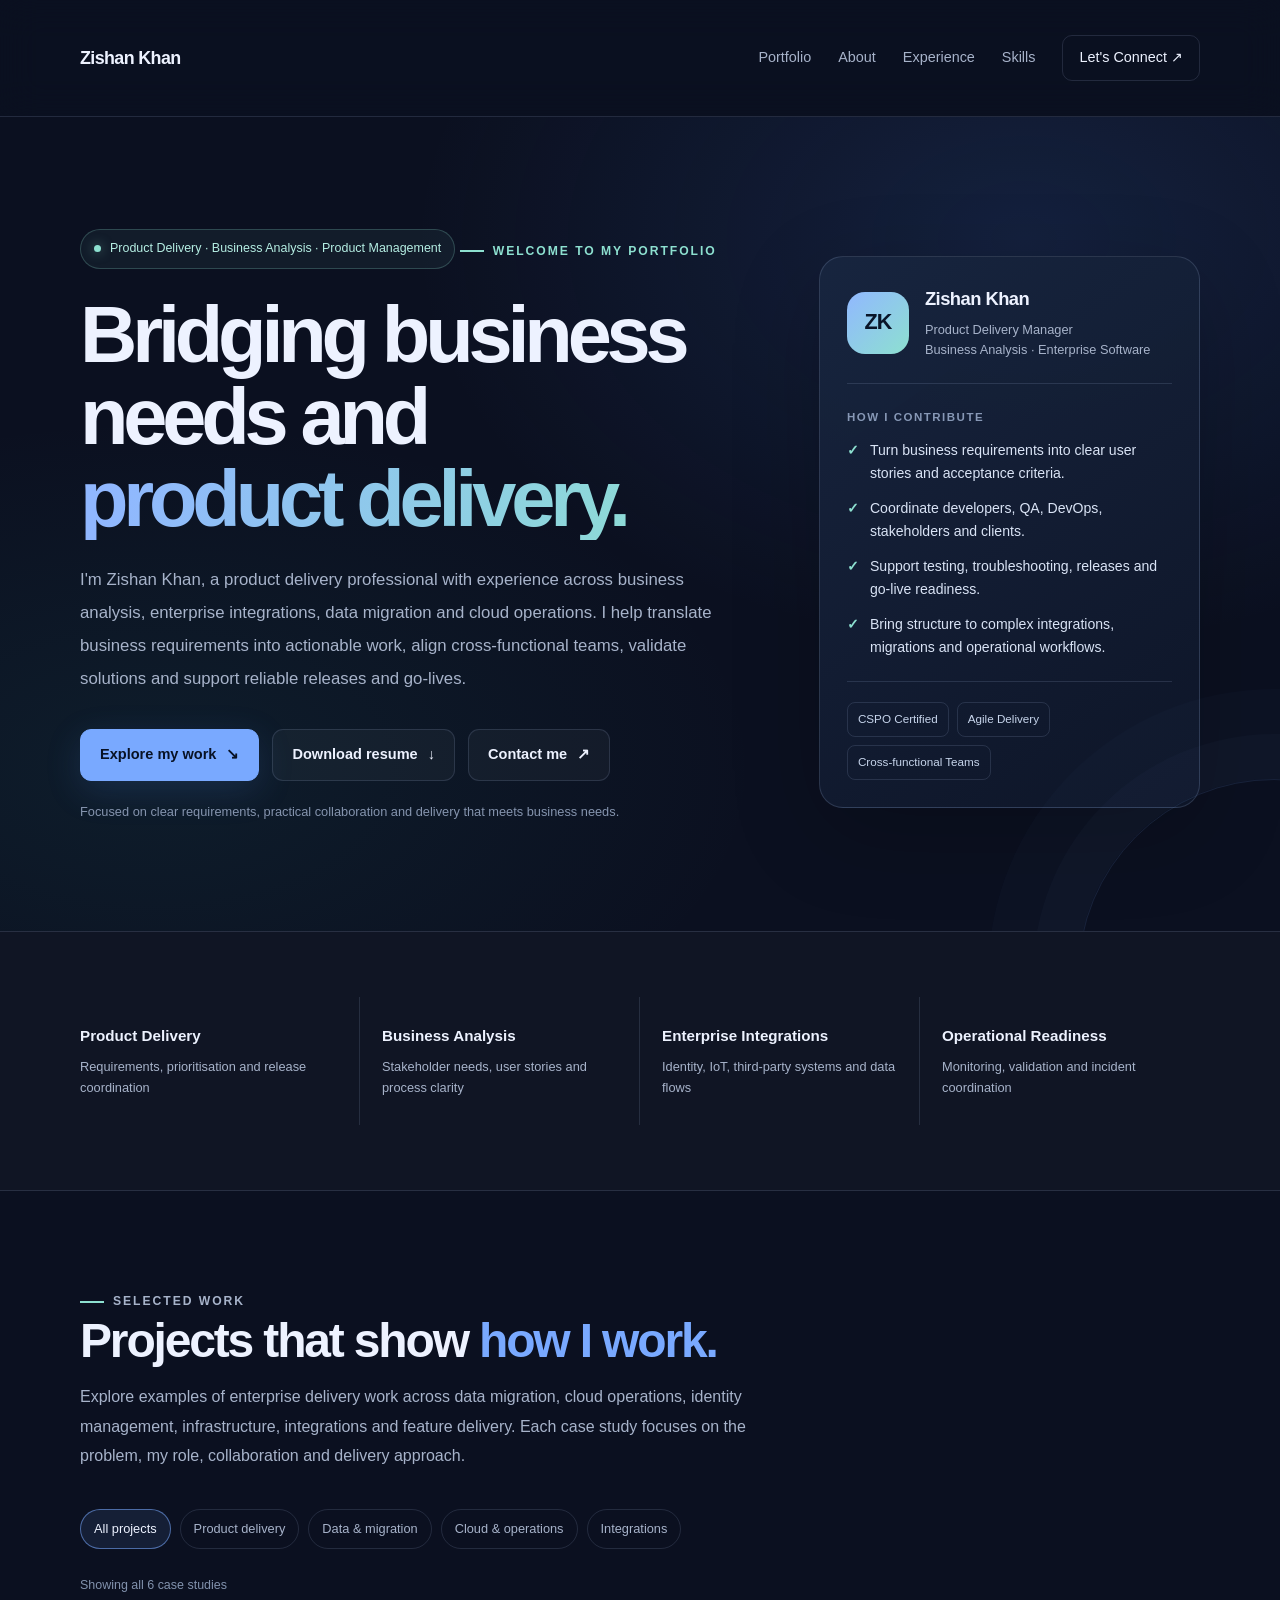
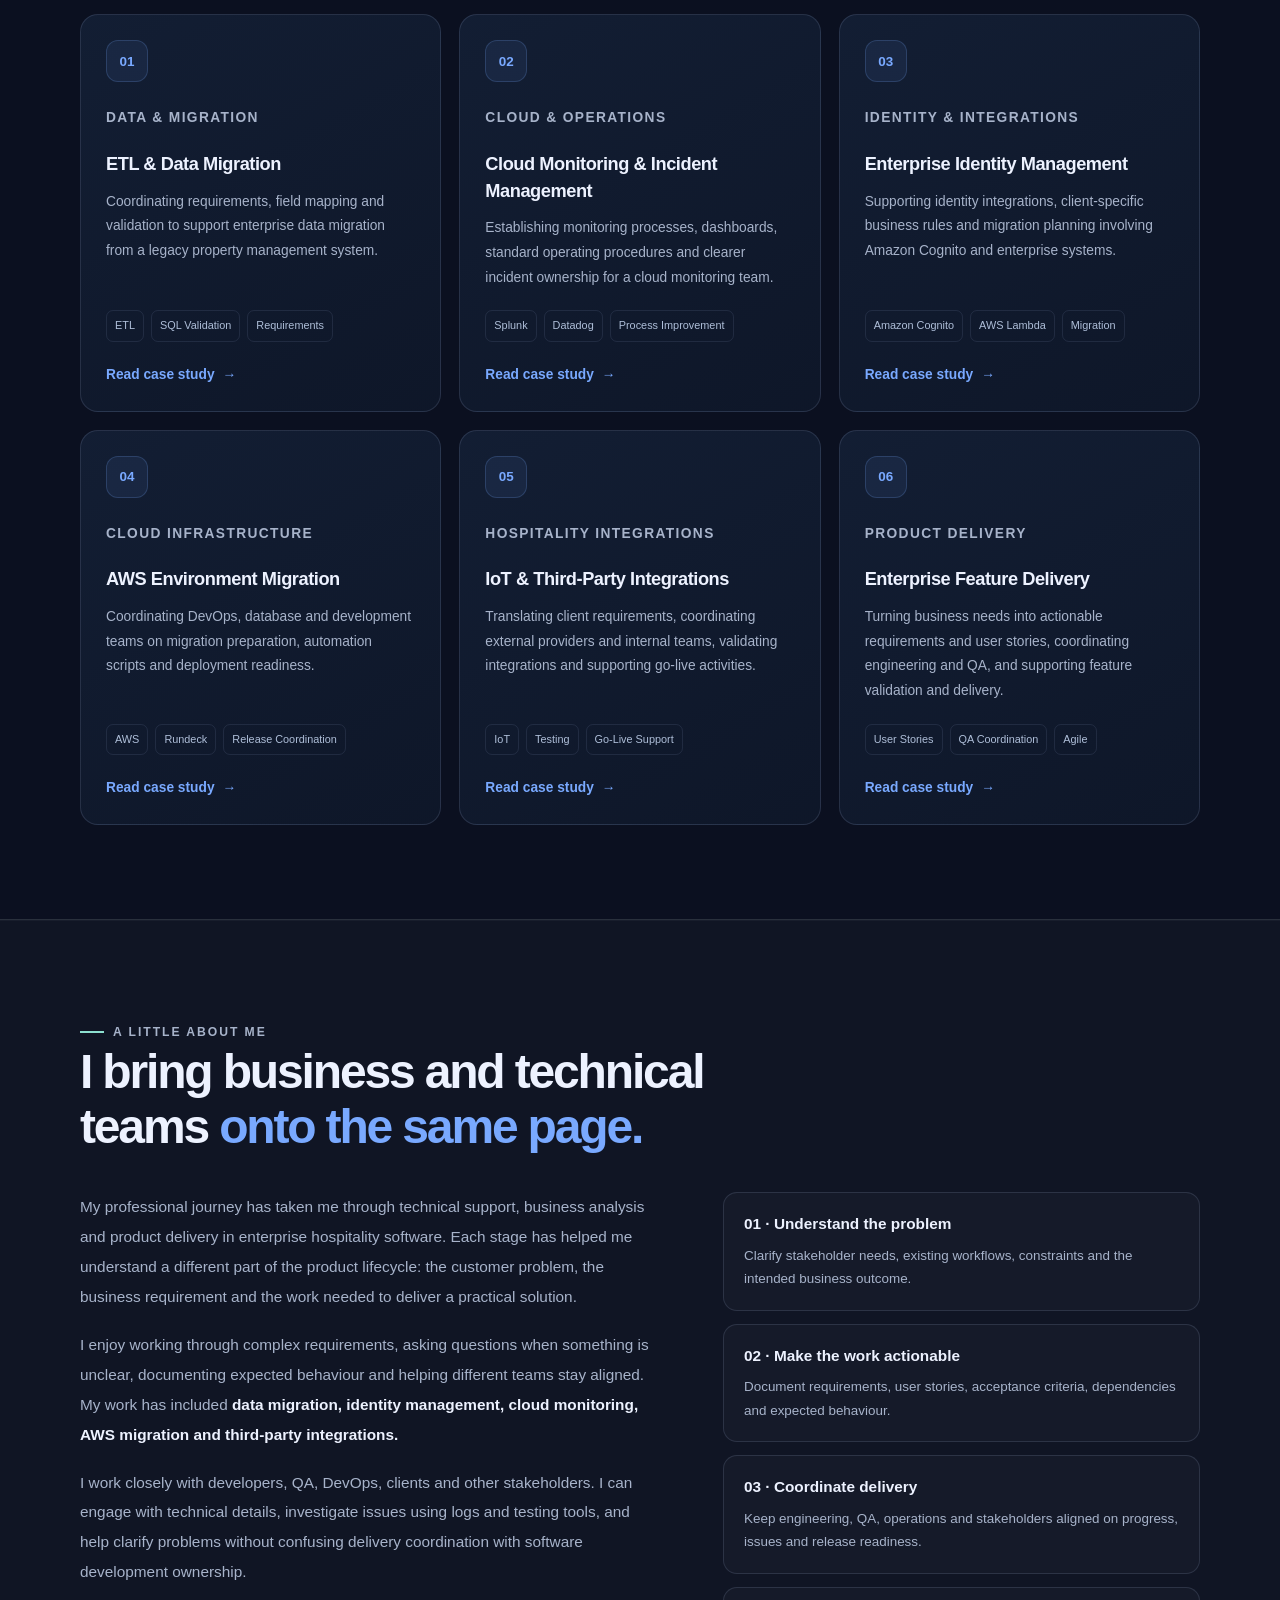
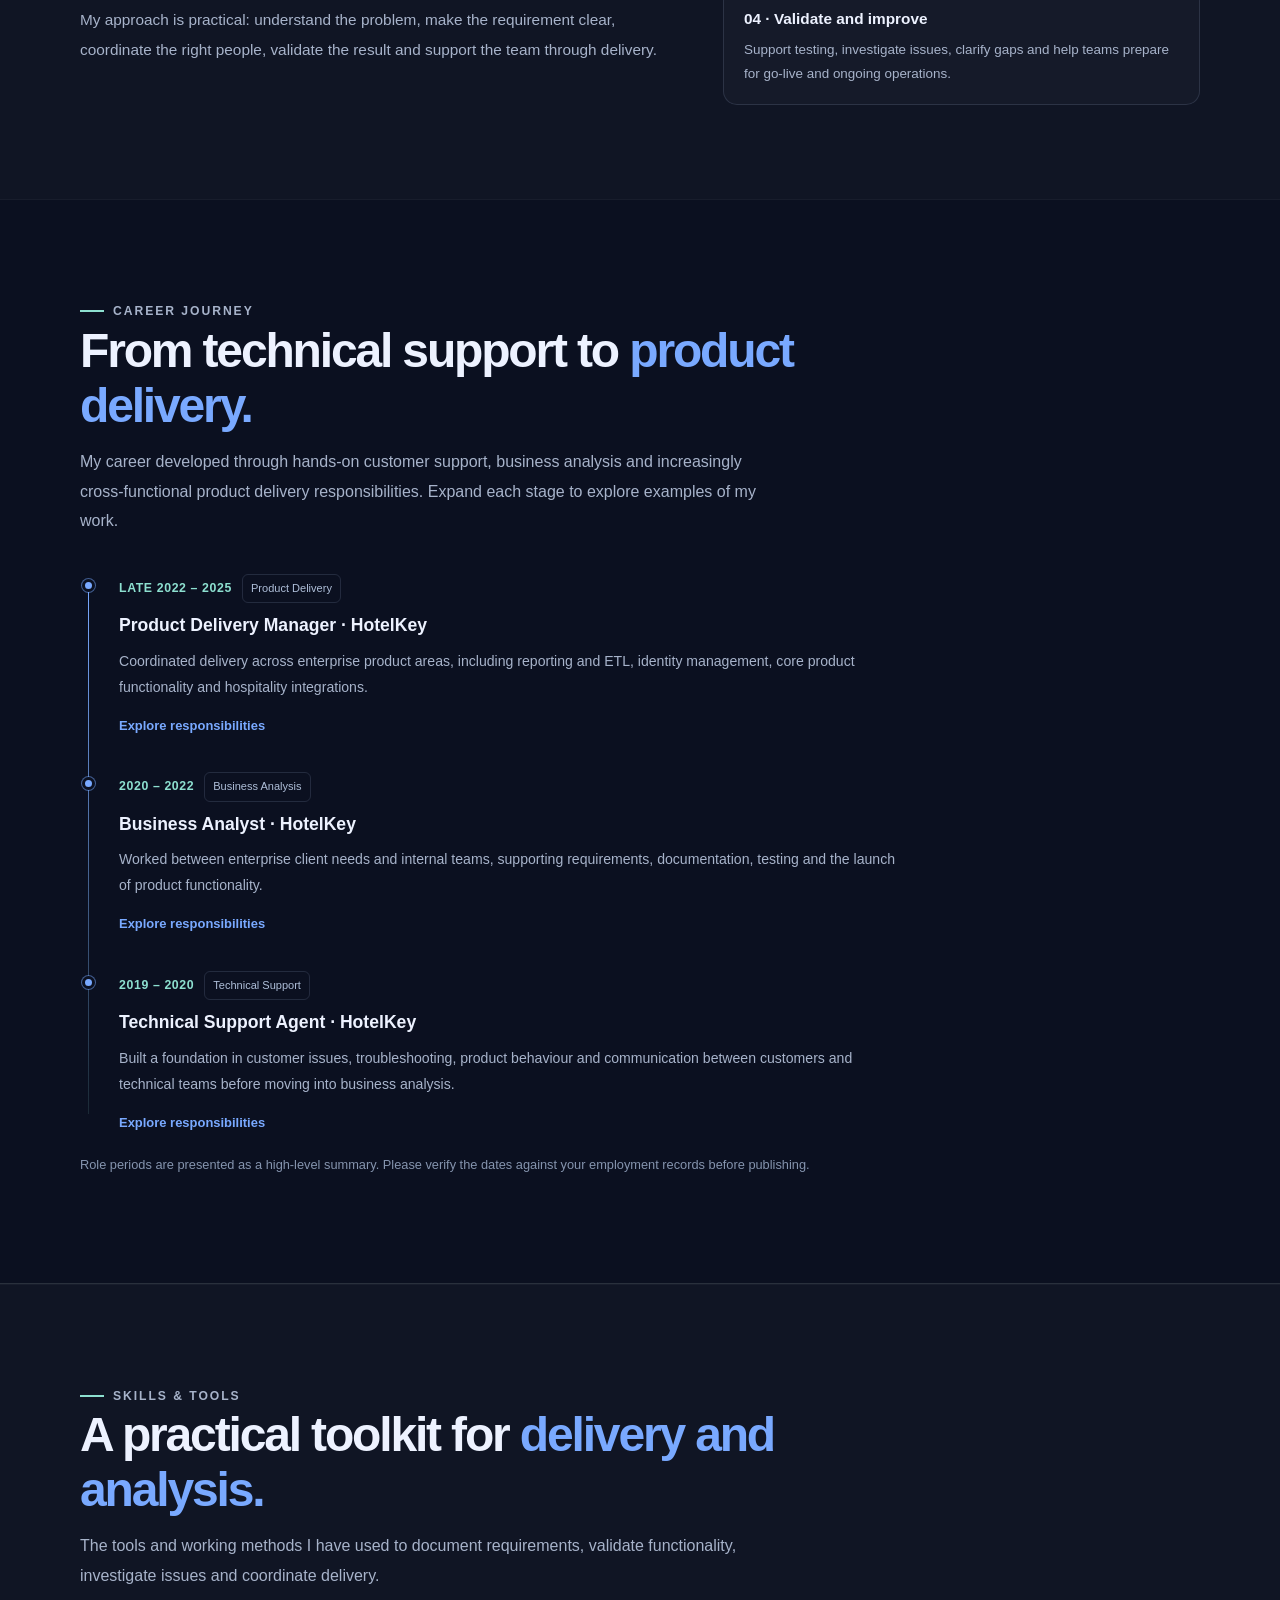
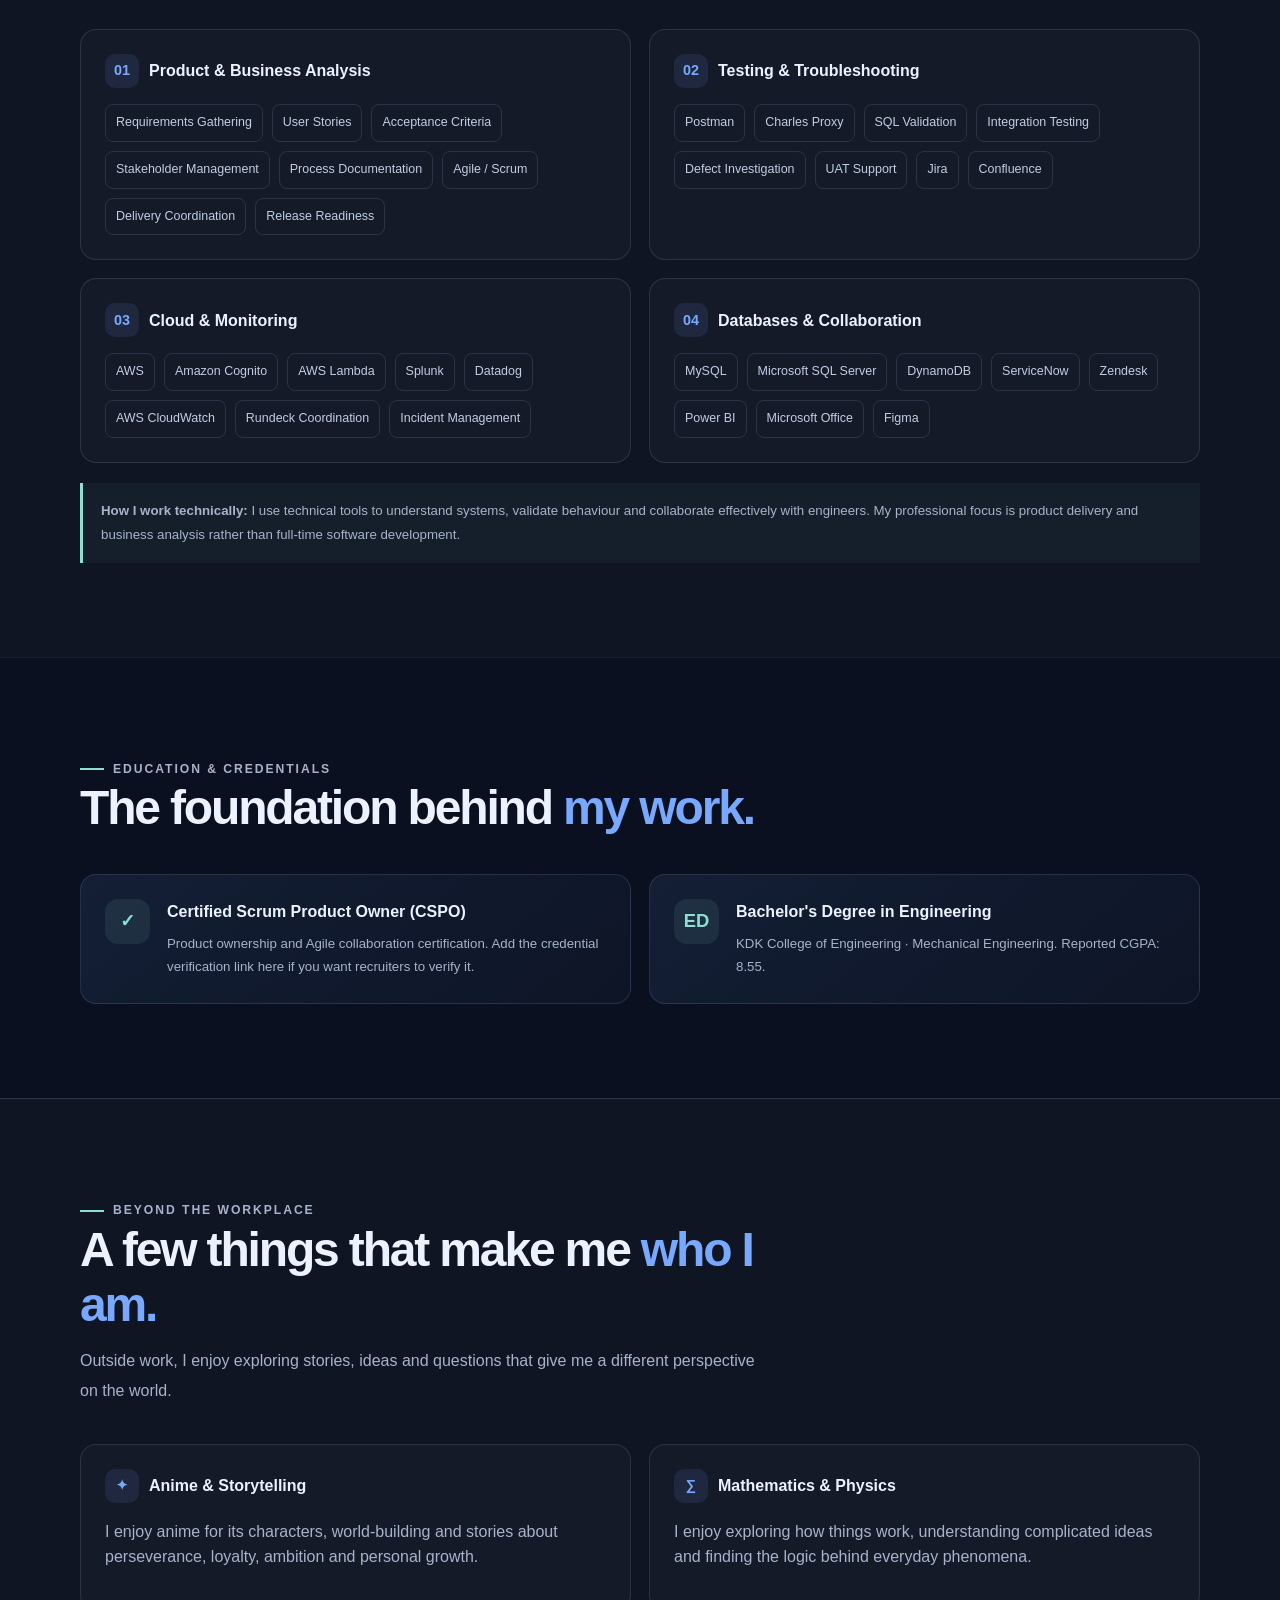
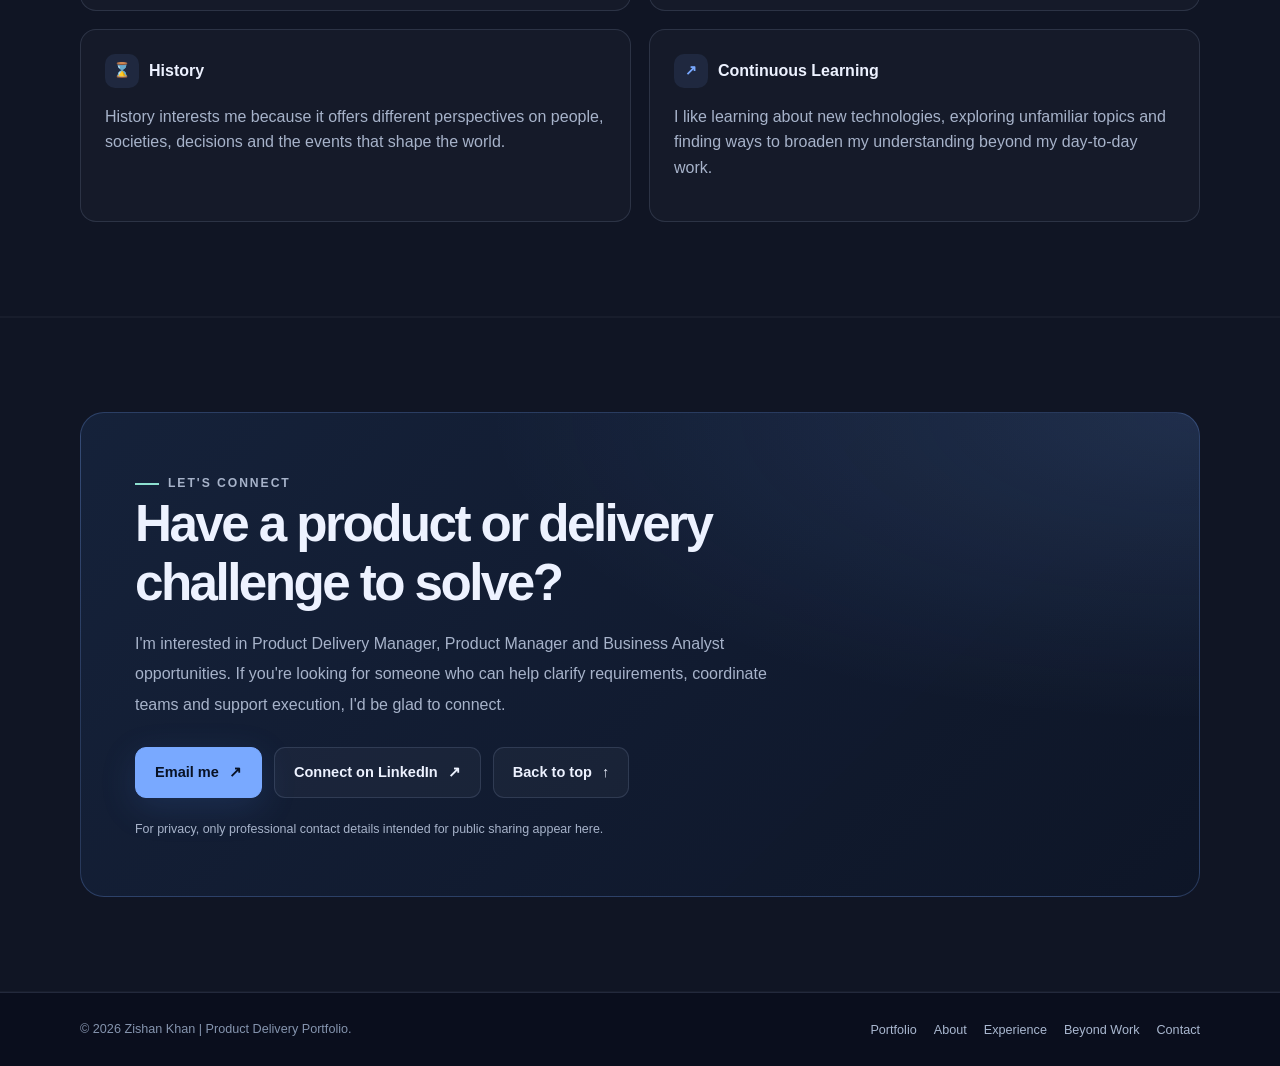
==== index.html @ 361d5a6c "corrections in index.html for profile" ====
<!DOCTYPE html>
<html lang="en">
<head>
    <meta charset="UTF-8">
    <meta name="viewport" content="width=device-width, initial-scale=1.0">

    <title>Zishan Khan | Product Delivery Manager</title>

    <meta name="description"
          content="Zishan Khan's product portfolio showcasing enterprise product delivery, business analysis, ETL migration, identity management, cloud operations and integrations.">

    <meta name="author" content="Zishan Khan">
    <meta name="theme-color" content="#0b1020">

    <link rel="stylesheet" href="styles.css">

    <style>
        /* =========================================
           HOMEPAGE DESIGN SYSTEM
        ========================================= */

        :root {
            --home-bg: #0b1020;
            --home-panel: #111a2e;
            --home-panel-light: #15213a;
            --home-text: #edf2ff;
            --home-muted: #a7b3ca;
            --home-accent: #79a9ff;
            --home-accent-2: #8de0d0;
            --home-border: rgba(171, 193, 230, 0.15);
            --home-radius: 18px;
            --home-width: 1120px;
        }

        html {
            scroll-behavior: smooth;
            scroll-padding-top: 90px;
        }

        body {
            margin: 0;
            background: var(--home-bg);
            color: var(--home-text);
        }

        body.home-menu-open {
            overflow: hidden;
        }

        .home-container {
            width: min(var(--home-width), calc(100% - 44px));
            margin-inline: auto;
        }

        .home-section {
            padding: 94px 0;
            position: relative;
        }

        .home-section-alt {
            background: rgba(255, 255, 255, 0.018);
            border-block: 1px solid rgba(255, 255, 255, 0.035);
        }

        .home-eyebrow {
            display: inline-flex;
            align-items: center;
            gap: 9px;
            margin: 0 0 22px;
            color: var(--home-accent-2);
            font-size: 0.76rem;
            font-weight: 800;
            letter-spacing: 0.16em;
            text-transform: uppercase;
        }

        .home-eyebrow::before {
            content: "";
            width: 24px;
            height: 2px;
            background: var(--home-accent-2);
        }

        .home-section-heading {
            max-width: 720px;
            margin-bottom: 38px;
        }

        .home-section-heading h2 {
            margin: 0 0 14px;
            color: var(--home-text);
            font-size: clamp(2rem, 4vw, 3rem);
            line-height: 1.15;
            letter-spacing: -0.045em;
        }

        .home-section-heading p {
            margin: 0;
            color: var(--home-muted);
            line-height: 1.85;
            max-width: 680px;
        }

        .home-accent {
            color: var(--home-accent);
        }

        .home-muted {
            color: var(--home-muted);
        }

        /* =========================================
           NAVIGATION
        ========================================= */

        .home-nav {
            position: sticky;
            top: 0;
            z-index: 1000;
            background: rgba(11, 16, 32, 0.88);
            backdrop-filter: blur(18px);
            border-bottom: 1px solid var(--home-border);
        }

        .home-nav-inner {
            min-height: 76px;
            display: flex;
            align-items: center;
            justify-content: space-between;
            gap: 24px;
        }

        .home-brand {
            color: var(--home-text);
            text-decoration: none;
            font-weight: 850;
            font-size: 1.12rem;
            letter-spacing: -0.035em;
        }

        .home-brand span {
            color: var(--home-accent);
        }

        .home-nav-links {
            display: flex;
            align-items: center;
            gap: 27px;
        }

        .home-nav-links a {
            color: var(--home-muted);
            text-decoration: none;
            font-size: 0.9rem;
            transition: color 0.2s ease;
        }

        .home-nav-links a:hover,
        .home-nav-links a:focus-visible {
            color: var(--home-accent);
        }

        .home-nav-links .home-nav-cta {
            padding: 10px 16px;
            border: 1px solid var(--home-border);
            border-radius: 10px;
            color: var(--home-text);
        }

        .home-nav-links .home-nav-cta:hover {
            border-color: var(--home-accent);
            background: rgba(121, 169, 255, 0.08);
        }

        .home-menu-toggle {
            display: none;
            color: var(--home-text);
            background: var(--home-panel);
            border: 1px solid var(--home-border);
            border-radius: 10px;
            padding: 9px 12px;
            font-size: 1.15rem;
            cursor: pointer;
        }

        /* =========================================
           HERO
        ========================================= */

        .home-hero {
            position: relative;
            overflow: hidden;
            padding: 112px 0 96px;
            background:
                radial-gradient(
                    ellipse at 80% 15%,
                    rgba(61, 108, 196, 0.18),
                    transparent 42%
                ),
                radial-gradient(
                    ellipse at 12% 80%,
                    rgba(44, 160, 157, 0.09),
                    transparent 38%
                );
        }

        .home-hero::after {
            content: "";
            position: absolute;
            width: 390px;
            height: 390px;
            right: -190px;
            bottom: -240px;
            border: 1px solid rgba(121, 169, 255, 0.12);
            border-radius: 50%;
            box-shadow:
                0 0 0 45px rgba(121, 169, 255, 0.025),
                0 0 0 90px rgba(121, 169, 255, 0.02);
            pointer-events: none;
        }

        .home-hero-grid {
            display: grid;
            grid-template-columns: minmax(0, 1.4fr) minmax(280px, 0.8fr);
            align-items: center;
            gap: 72px;
        }

        .home-availability {
            display: inline-flex;
            align-items: center;
            gap: 9px;
            margin-bottom: 25px;
            padding: 9px 13px;
            border: 1px solid rgba(141, 224, 208, 0.23);
            background: rgba(141, 224, 208, 0.055);
            border-radius: 999px;
            color: #b5eee3;
            font-size: 0.78rem;
        }

        .home-status-dot {
            width: 7px;
            height: 7px;
            border-radius: 50%;
            background: var(--home-accent-2);
            box-shadow: 0 0 12px rgba(141, 224, 208, 0.5);
        }

        .home-hero h1 {
            max-width: 780px;
            margin: 0 0 24px;
            color: var(--home-text);
            font-size: clamp(2.8rem, 6.2vw, 5.3rem);
            line-height: 1.035;
            letter-spacing: -0.065em;
        }

        .home-hero h1 .home-gradient {
            display: block;
            background: linear-gradient(
                105deg,
                #90b7ff 5%,
                #8de0d0 95%
            );
            -webkit-background-clip: text;
            background-clip: text;
            color: transparent;
        }

        .home-hero-description {
            max-width: 650px;
            margin: 0;
            color: var(--home-muted);
            font-size: 1.05rem;
            line-height: 1.95;
        }

        .home-hero-actions {
            display: flex;
            flex-wrap: wrap;
            gap: 13px;
            margin-top: 34px;
        }

        .home-btn {
            display: inline-flex;
            align-items: center;
            justify-content: center;
            gap: 10px;
            min-height: 48px;
            padding: 13px 19px;
            border: 1px solid var(--home-border);
            border-radius: 11px;
            background: rgba(255, 255, 255, 0.035);
            color: var(--home-text);
            text-decoration: none;
            font-size: 0.91rem;
            font-weight: 750;
            transition:
                transform 0.2s ease,
                border-color 0.2s ease,
                background 0.2s ease,
                box-shadow 0.2s ease;
            cursor: pointer;
        }

        .home-btn:hover {
            transform: translateY(-3px);
            border-color: rgba(121, 169, 255, 0.55);
        }

        .home-btn-primary {
            background: var(--home-accent);
            color: #081225;
            border-color: var(--home-accent);
            box-shadow: 0 10px 35px rgba(67, 115, 203, 0.19);
        }

        .home-btn-primary:hover {
            background: #a0c2ff;
            border-color: #a0c2ff;
        }

        .home-hero-note {
            margin-top: 20px;
            color: #8594ae;
            font-size: 0.8rem;
            line-height: 1.7;
        }

        /* Hero profile card */

        .home-profile-card {
            position: relative;
            padding: 27px;
            border: 1px solid rgba(171, 193, 230, 0.18);
            border-radius: 24px;
            background: linear-gradient(
                145deg,
                rgba(24, 37, 63, 0.96),
                rgba(14, 22, 40, 0.97)
            );
            box-shadow: 0 25px 90px rgba(0, 0, 0, 0.2);
        }

        .home-profile-top {
            display: flex;
            align-items: center;
            gap: 16px;
            padding-bottom: 22px;
            border-bottom: 1px solid var(--home-border);
        }

        .home-avatar {
            display: grid;
            place-items: center;
            flex-shrink: 0;
            width: 62px;
            height: 62px;
            border-radius: 18px;
            color: #091529;
            background: linear-gradient(135deg, #91b8ff, #8de0d0);
            font-size: 1.35rem;
            font-weight: 900;
            letter-spacing: -0.05em;
        }

        .home-profile-top h2 {
            margin: 0 0 6px;
            font-size: 1.15rem;
            letter-spacing: -0.03em;
        }

        .home-profile-top p {
            margin: 0;
            color: var(--home-muted);
            font-size: 0.8rem;
            line-height: 1.6;
        }

        .home-profile-label {
            margin: 24px 0 13px;
            color: #8798b6;
            font-size: 0.72rem;
            font-weight: 800;
            letter-spacing: 0.13em;
            text-transform: uppercase;
        }

        .home-profile-list {
            display: grid;
            gap: 13px;
            margin: 0;
            padding: 0;
            list-style: none;
        }

        .home-profile-list li {
            display: flex;
            align-items: flex-start;
            gap: 11px;
            color: #d9e3f5;
            font-size: 0.88rem;
            line-height: 1.6;
        }

        .home-check {
            color: var(--home-accent-2);
            font-weight: 900;
        }

        .home-profile-footer {
            display: flex;
            flex-wrap: wrap;
            gap: 8px;
            margin-top: 23px;
            padding-top: 20px;
            border-top: 1px solid var(--home-border);
        }

        .home-mini-tag {
            padding: 7px 10px;
            border: 1px solid var(--home-border);
            border-radius: 8px;
            color: #c7d5ec;
            font-size: 0.73rem;
        }

        /* =========================================
           QUICK VALUE STRIP
        ========================================= */

        .home-value-strip {
            position: relative;
            z-index: 2;
            border-block: 1px solid var(--home-border);
            background: rgba(255, 255, 255, 0.018);
        }

        .home-value-grid {
            display: grid;
            grid-template-columns: repeat(4, minmax(0, 1fr));
        }

        .home-value-item {
            padding: 27px 22px;
            border-right: 1px solid var(--home-border);
        }

        .home-value-item:first-child {
            padding-left: 0;
        }

        .home-value-item:last-child {
            border-right: 0;
        }

        .home-value-item strong {
            display: block;
            margin-bottom: 7px;
            color: var(--home-text);
            font-size: 0.95rem;
        }

        .home-value-item span {
            display: block;
            color: var(--home-muted);
            font-size: 0.8rem;
            line-height: 1.65;
        }

        /* =========================================
           PROJECT FILTERS AND CARDS
        ========================================= */

        .home-project-filters {
            display: flex;
            flex-wrap: wrap;
            gap: 9px;
            margin-bottom: 27px;
        }

        .home-filter {
            padding: 9px 13px;
            border: 1px solid var(--home-border);
            border-radius: 999px;
            background: transparent;
            color: var(--home-muted);
            font: inherit;
            font-size: 0.8rem;
            cursor: pointer;
            transition: all 0.2s ease;
        }

        .home-filter:hover,
        .home-filter.active {
            color: var(--home-text);
            border-color: rgba(121, 169, 255, 0.55);
            background: rgba(121, 169, 255, 0.1);
        }

        .home-project-count {
            margin: 0 0 18px;
            color: #8292ad;
            font-size: 0.78rem;
        }

        .home-project-grid {
            display: grid;
            grid-template-columns: repeat(3, minmax(0, 1fr));
            gap: 18px;
        }

        .home-project-card {
            position: relative;
            display: flex;
            flex-direction: column;
            min-height: 315px;
            padding: 25px;
            overflow: hidden;
            border: 1px solid var(--home-border);
            border-radius: var(--home-radius);
            background: linear-gradient(
                150deg,
                rgba(20, 31, 53, 0.93),
                rgba(15, 23, 41, 0.94)
            );
            transition:
                transform 0.25s ease,
                border-color 0.25s ease,
                box-shadow 0.25s ease;
        }

        .home-project-card::before {
            content: "";
            position: absolute;
            top: 0;
            left: 25px;
            right: 25px;
            height: 2px;
            background: linear-gradient(
                90deg,
                var(--home-accent),
                var(--home-accent-2)
            );
            opacity: 0;
            transition: opacity 0.25s ease;
        }

        .home-project-card:hover {
            transform: translateY(-5px);
            border-color: rgba(121, 169, 255, 0.35);
            box-shadow: 0 18px 45px rgba(0, 0, 0, 0.15);
        }

        .home-project-card:hover::before {
            opacity: 1;
        }

        .home-project-card[hidden] {
            display: none !important;
        }

        .home-project-number {
            display: inline-flex;
            align-items: center;
            justify-content: center;
            width: 42px;
            height: 42px;
            margin-bottom: 24px;
            border: 1px solid rgba(121, 169, 255, 0.2);
            border-radius: 12px;
            background: rgba(121, 169, 255, 0.08);
            color: var(--home-accent);
            font-size: 0.84rem;
            font-weight: 850;
        }

        .home-project-type {
            margin: 0 0 9px;
            color: var(--home-accent-2);
            font-size: 0.7rem;
            font-weight: 800;
            letter-spacing: 0.1em;
            text-transform: uppercase;
        }

        .home-project-card h3 {
            margin: 0 0 12px;
            color: var(--home-text);
            font-size: 1.14rem;
            line-height: 1.45;
            letter-spacing: -0.025em;
        }

        .home-project-card > p {
            margin: 0 0 20px;
            color: var(--home-muted);
            font-size: 0.86rem;
            line-height: 1.8;
        }

        .home-project-tags {
            display: flex;
            flex-wrap: wrap;
            gap: 7px;
            margin-top: auto;
            margin-bottom: 22px;
        }

        .home-project-tags span {
            padding: 6px 8px;
            border: 1px solid rgba(171, 193, 230, 0.11);
            border-radius: 7px;
            color: #aebed8;
            font-size: 0.68rem;
        }

        .home-project-link {
            display: inline-flex;
            align-items: center;
            gap: 8px;
            align-self: flex-start;
            color: var(--home-accent);
            font-size: 0.86rem;
            font-weight: 800;
            text-decoration: none;
        }

        .home-project-link span {
            transition: transform 0.2s ease;
        }

        .home-project-link:hover span {
            transform: translateX(4px);
        }

        /* =========================================
           ABOUT / APPROACH
        ========================================= */

        .home-about-grid {
            display: grid;
            grid-template-columns: minmax(0, 1.1fr) minmax(0, 0.9fr);
            gap: 60px;
            align-items: start;
        }

        .home-about-copy p {
            margin: 0 0 18px;
            color: var(--home-muted);
            font-size: 0.96rem;
            line-height: 1.95;
        }

        .home-about-copy strong {
            color: var(--home-text);
            font-weight: 750;
        }

        .home-approach-list {
            display: grid;
            gap: 13px;
        }

        .home-approach-card {
            padding: 19px 20px;
            border: 1px solid var(--home-border);
            border-radius: 14px;
            background: rgba(255, 255, 255, 0.025);
        }

        .home-approach-card h3 {
            margin: 0 0 7px;
            color: var(--home-text);
            font-size: 0.96rem;
        }

        .home-approach-card p {
            margin: 0;
            color: var(--home-muted);
            font-size: 0.84rem;
            line-height: 1.75;
        }

        /* =========================================
           CAREER TIMELINE
        ========================================= */

        .home-timeline {
            position: relative;
            display: grid;
            gap: 0;
            max-width: 900px;
        }

        .home-timeline::before {
            content: "";
            position: absolute;
            top: 15px;
            bottom: 20px;
            left: 8px;
            width: 1px;
            background: linear-gradient(
                to bottom,
                var(--home-accent),
                rgba(141, 224, 208, 0.12)
            );
        }

        .home-timeline-item {
            position: relative;
            padding: 0 0 35px 39px;
        }

        .home-timeline-item:last-child {
            padding-bottom: 0;
        }

        .home-timeline-dot {
            position: absolute;
            top: 5px;
            left: 2px;
            width: 13px;
            height: 13px;
            border: 3px solid var(--home-bg);
            border-radius: 50%;
            background: var(--home-accent);
            box-shadow: 0 0 0 1px rgba(121, 169, 255, 0.5);
        }

        .home-timeline-meta {
            display: flex;
            flex-wrap: wrap;
            align-items: center;
            gap: 10px;
            margin-bottom: 8px;
        }

        .home-timeline-date {
            color: var(--home-accent-2);
            font-size: 0.77rem;
            font-weight: 800;
            letter-spacing: 0.05em;
            text-transform: uppercase;
        }

        .home-timeline-label {
            padding: 5px 8px;
            border: 1px solid var(--home-border);
            border-radius: 6px;
            color: #aebed8;
            font-size: 0.69rem;
        }

        .home-timeline-item h3 {
            margin: 0 0 8px;
            color: var(--home-text);
            font-size: 1.1rem;
        }

        .home-timeline-item p {
            max-width: 780px;
            margin: 0;
            color: var(--home-muted);
            font-size: 0.88rem;
            line-height: 1.85;
        }

        .home-timeline-details {
            margin-top: 12px;
        }

        .home-timeline-details summary {
            display: inline-flex;
            align-items: center;
            gap: 7px;
            color: var(--home-accent);
            font-size: 0.81rem;
            font-weight: 750;
            cursor: pointer;
        }

        .home-timeline-details ul {
            padding-left: 19px;
            color: var(--home-muted);
            font-size: 0.84rem;
            line-height: 1.9;
        }

        /* =========================================
           SKILLS
        ========================================= */

        .home-skills-grid {
            display: grid;
            grid-template-columns: repeat(2, minmax(0, 1fr));
            gap: 18px;
        }

        .home-skill-card {
            padding: 24px;
            border: 1px solid var(--home-border);
            border-radius: 16px;
            background: rgba(255, 255, 255, 0.025);
        }

        .home-skill-card h3 {
            display: flex;
            align-items: center;
            gap: 10px;
            margin: 0 0 16px;
            color: var(--home-text);
            font-size: 1rem;
        }

        .home-skill-icon {
            display: grid;
            place-items: center;
            width: 34px;
            height: 34px;
            border-radius: 10px;
            background: rgba(121, 169, 255, 0.1);
            color: var(--home-accent);
            font-size: 0.9rem;
        }

        .home-skill-tags {
            display: flex;
            flex-wrap: wrap;
            gap: 9px;
        }

        .home-skill-tags span {
            padding: 8px 10px;
            border: 1px solid var(--home-border);
            border-radius: 8px;
            color: #c1cde1;
            font-size: 0.78rem;
        }

        .home-skills-note {
            margin-top: 20px;
            padding: 16px 18px;
            border-left: 3px solid var(--home-accent-2);
            background: rgba(141, 224, 208, 0.045);
            color: var(--home-muted);
            font-size: 0.83rem;
            line-height: 1.8;
        }

        /* =========================================
           CERTIFICATION AND EDUCATION
        ========================================= */

        .home-credentials-grid {
            display: grid;
            grid-template-columns: repeat(2, minmax(0, 1fr));
            gap: 18px;
        }

        .home-credential-card {
            display: flex;
            align-items: flex-start;
            gap: 17px;
            padding: 24px;
            border: 1px solid var(--home-border);
            border-radius: 16px;
            background: linear-gradient(
                140deg,
                rgba(22, 34, 57, 0.85),
                rgba(14, 22, 40, 0.8)
            );
        }

        .home-credential-icon {
            display: grid;
            place-items: center;
            flex-shrink: 0;
            width: 45px;
            height: 45px;
            border-radius: 13px;
            background: rgba(141, 224, 208, 0.09);
            color: var(--home-accent-2);
            font-size: 1.15rem;
            font-weight: 850;
        }

        .home-credential-card h3 {
            margin: 0 0 8px;
            color: var(--home-text);
            font-size: 1rem;
        }

        .home-credential-card p {
            margin: 0;
            color: var(--home-muted);
            font-size: 0.83rem;
            line-height: 1.75;
        }

        /* =========================================
           CONTACT
        ========================================= */

        .home-contact-panel {
            position: relative;
            overflow: hidden;
            padding: 54px;
            border: 1px solid rgba(121, 169, 255, 0.24);
            border-radius: 24px;
            background:
                radial-gradient(
                    ellipse at 100% 0%,
                    rgba(121, 169, 255, 0.15),
                    transparent 45%
                ),
                linear-gradient(
                    135deg,
                    rgba(22, 35, 59, 0.96),
                    rgba(14, 22, 40, 0.98)
                );
        }

        .home-contact-panel h2 {
            max-width: 650px;
            margin: 0 0 16px;
            color: var(--home-text);
            font-size: clamp(2rem, 4vw, 3.2rem);
            line-height: 1.15;
            letter-spacing: -0.05em;
        }

        .home-contact-panel > p {
            max-width: 650px;
            margin: 0;
            color: var(--home-muted);
            line-height: 1.9;
        }

        .home-contact-actions {
            display: flex;
            flex-wrap: wrap;
            gap: 12px;
            margin-top: 27px;
        }

        .home-contact-note {
            margin-top: 20px !important;
            font-size: 0.78rem;
        }

        /* =========================================
           FOOTER AND SCROLL TOP
        ========================================= */

        .home-footer {
            padding: 26px 0;
            border-top: 1px solid var(--home-border);
            background: rgba(0, 0, 0, 0.1);
        }

        .home-footer-inner {
            display: flex;
            align-items: center;
            justify-content: space-between;
            flex-wrap: wrap;
            gap: 16px;
        }

        .home-footer p {
            margin: 0;
            color: #8594ae;
            font-size: 0.79rem;
            line-height: 1.7;
        }

        .home-footer-links {
            display: flex;
            flex-wrap: wrap;
            gap: 17px;
        }

        .home-footer-links a {
            color: #aab8d0;
            font-size: 0.79rem;
            text-decoration: none;
        }

        .home-footer-links a:hover {
            color: var(--home-accent);
        }

        .home-back-top {
            position: fixed;
            right: 22px;
            bottom: 22px;
            z-index: 900;
            display: grid;
            place-items: center;
            width: 44px;
            height: 44px;
            border: 1px solid var(--home-border);
            border-radius: 13px;
            background: #18243b;
            color: var(--home-text);
            font-size: 1.1rem;
            text-decoration: none;
            box-shadow: 0 8px 30px rgba(0, 0, 0, 0.25);
            opacity: 0;
            pointer-events: none;
            transform: translateY(8px);
            transition: all 0.2s ease;
        }

        .home-back-top.visible {
            opacity: 1;
            pointer-events: auto;
            transform: translateY(0);
        }

        /* =========================================
           REVEAL ANIMATIONS
        ========================================= */

        .home-reveal {
            opacity: 0;
            transform: translateY(18px);
            transition:
                opacity 0.55s ease,
                transform 0.55s ease;
        }

        .home-reveal.is-visible {
            opacity: 1;
            transform: translateY(0);
        }

        /* =========================================
           RESPONSIVE
        ========================================= */

        @media (max-width: 950px) {
            .home-hero-grid {
                grid-template-columns: minmax(0, 1fr);
                gap: 42px;
            }

            .home-profile-card {
                max-width: 600px;
            }

            .home-project-grid {
                grid-template-columns: repeat(2, minmax(0, 1fr));
            }

            .home-about-grid {
                grid-template-columns: minmax(0, 1fr);
                gap: 35px;
            }

            .home-value-grid {
                grid-template-columns: repeat(2, minmax(0, 1fr));
            }

            .home-value-item:nth-child(2) {
                border-right: 0;
            }

            .home-value-item:nth-child(1),
            .home-value-item:nth-child(2) {
                border-bottom: 1px solid var(--home-border);
            }

            .home-value-item:nth-child(3) {
                padding-left: 0;
            }

            .home-hero {
                padding-top: 85px;
            }
        }

        @media (max-width: 650px) {
            .home-container {
                width: min(100% - 32px, var(--home-width));
            }

            .home-section {
                padding: 67px 0;
            }

            .home-nav-inner {
                min-height: 66px;
            }

            .home-menu-toggle {
                display: inline-flex;
            }

            .home-nav-links {
                display: none;
                position: absolute;
                top: calc(100% + 1px);
                left: 0;
                right: 0;
                padding: 18px 22px 23px;
                border-bottom: 1px solid var(--home-border);
                background: #0d1426;
                flex-direction: column;
                align-items: stretch;
                gap: 0;
            }

            .home-nav-links.open {
                display: flex;
            }

            .home-nav-links a {
                padding: 14px 5px;
                border-bottom: 1px solid rgba(255, 255, 255, 0.05);
            }

            .home-nav-links .home-nav-cta {
                margin-top: 12px;
                text-align: center;
            }

            .home-hero {
                padding: 70px 0 65px;
            }

            .home-hero h1 {
                font-size: clamp(2.65rem, 12vw, 4.2rem);
            }

            .home-hero-description {
                font-size: 0.96rem;
            }

            .home-hero-actions {
                align-items: stretch;
                flex-direction: column;
            }

            .home-hero-actions .home-btn {
                width: 100%;
                box-sizing: border-box;
            }

            .home-profile-card {
                padding: 21px;
            }

            .home-value-item {
                padding: 20px 12px;
            }

            .home-value-item:first-child,
            .home-value-item:nth-child(3) {
                padding-left: 0;
            }

            .home-value-item strong {
                font-size: 0.86rem;
            }

            .home-value-item span {
                font-size: 0.75rem;
            }

            .home-project-grid,
            .home-skills-grid,
            .home-credentials-grid {
                grid-template-columns: minmax(0, 1fr);
            }

            .home-project-card {
                min-height: 280px;
            }

            .home-contact-panel {
                padding: 30px 22px;
            }

            .home-contact-actions {
                align-items: stretch;
                flex-direction: column;
            }

            .home-contact-actions .home-btn {
                width: 100%;
                box-sizing: border-box;
            }

            .home-footer-inner {
                align-items: flex-start;
                flex-direction: column;
            }
        }

        @media (prefers-reduced-motion: reduce) {
            *,
            *::before,
            *::after {
                scroll-behavior: auto !important;
                animation-duration: 0.01ms !important;
                transition-duration: 0.01ms !important;
            }

            .home-reveal {
                opacity: 1;
                transform: none;
            }
        }
    </style>
</head>

<body id="top">

    <!-- =========================================
         NAVIGATION
    ========================================== -->

    <nav class="home-nav" aria-label="Main navigation">
        <div class="home-container home-nav-inner">

            <a class="home-brand" href="#top" aria-label="Zishan Khan home">
                Zishan Khan<span></span>
            </a>

            <button
                class="home-menu-toggle"
                id="homeMenuToggle"
                type="button"
                aria-label="Open navigation menu"
                aria-expanded="false"
                aria-controls="homeNavLinks">
                ☰
            </button>

            <div class="home-nav-links" id="homeNavLinks">
                <a href="#work">Portfolio</a>
                <a href="#about">About</a>
                <a href="#experience">Experience</a>
                <a href="#skills">Skills</a>
                <a href="#contact" class="home-nav-cta">Let's Connect ↗</a>
            </div>

        </div>
    </nav>


    <main>

        <!-- =========================================
             HERO
        ========================================== -->

        <header class="home-hero">
            <div class="home-container home-hero-grid">

                <div class="home-reveal">

                    <div class="home-availability">
                        <span class="home-status-dot"></span>
                        Product Delivery · Business Analysis · Product Management
                    </div>

                    <p class="home-eyebrow">Welcome to my portfolio</p>

                    <h1>
                        Bridging business needs and
                        <span class="home-gradient">product delivery.</span>
                    </h1>

                    <p class="home-hero-description">
                        I'm Zishan Khan, a product delivery professional with
                        experience across business analysis, enterprise
                        integrations, data migration and cloud operations.
                        I help translate business requirements into actionable
                        work, align cross-functional teams, validate solutions
                        and support reliable releases and go-lives.
                    </p>

                    <div class="home-hero-actions">

                        <a class="home-btn home-btn-primary" href="#work">
                            Explore my work <span aria-hidden="true">↘</span>
                        </a>

                        <!-- Add your finished resume as resume.pdf
                             in the same folder as index.html. -->
                        <a
                            class="home-btn"
                            href="resume.pdf"
                            download="/documents/ZISHAN KHAN_RESUME_PM_2026.pdff">
                            Download resume <span aria-hidden="true">↓</span>
                        </a>

                        <a class="home-btn" href="#contact">
                            Contact me <span aria-hidden="true">↗</span>
                        </a>

                    </div>

                    <p class="home-hero-note">
                        Focused on clear requirements, practical collaboration
                        and delivery that meets business needs.
                    </p>

                </div>


                <aside class="home-profile-card home-reveal"
                       aria-label="Professional overview">

                    <div class="home-profile-top">

                        <div class="home-avatar" aria-hidden="true">ZK</div>

                        <div>
                            <h2>Zishan Khan</h2>
                            <p>Product Delivery Manager</p>
                            <p>Business Analysis · Enterprise Software</p>
                        </div>

                    </div>

                    <p class="home-profile-label">How I contribute</p>

                    <ul class="home-profile-list">
                        <li>
                            <span class="home-check">✓</span>
                            <span>Turn business requirements into clear user stories and acceptance criteria.</span>
                        </li>
                        <li>
                            <span class="home-check">✓</span>
                            <span>Coordinate developers, QA, DevOps, stakeholders and clients.</span>
                        </li>
                        <li>
                            <span class="home-check">✓</span>
                            <span>Support testing, troubleshooting, releases and go-live readiness.</span>
                        </li>
                        <li>
                            <span class="home-check">✓</span>
                            <span>Bring structure to complex integrations, migrations and operational workflows.</span>
                        </li>
                    </ul>

                    <div class="home-profile-footer">
                        <span class="home-mini-tag">CSPO Certified</span>
                        <span class="home-mini-tag">Agile Delivery</span>
                        <span class="home-mini-tag">Cross-functional Teams</span>
                    </div>

                </aside>

            </div>
        </header>


        <!-- =========================================
             AREAS OF EXPERIENCE
        ========================================== -->

        <section class="home-value-strip" aria-label="Areas of experience">
            <div class="home-container home-value-grid">

                <div class="home-value-item">
                    <strong>Product Delivery</strong>
                    <span>Requirements, prioritisation and release coordination</span>
                </div>

                <div class="home-value-item">
                    <strong>Business Analysis</strong>
                    <span>Stakeholder needs, user stories and process clarity</span>
                </div>

                <div class="home-value-item">
                    <strong>Enterprise Integrations</strong>
                    <span>Identity, IoT, third-party systems and data flows</span>
                </div>

                <div class="home-value-item">
                    <strong>Operational Readiness</strong>
                    <span>Monitoring, validation and incident coordination</span>
                </div>

            </div>
        </section>


        <!-- =========================================
             SELECTED WORK
        ========================================== -->

        <section class="home-section" id="work">
            <div class="home-container">

                <div class="home-section-heading home-reveal">
                    <p class="home-eyebrow">Selected work</p>

                    <h2>
                        Projects that show
                        <span class="home-accent">how I work.</span>
                    </h2>

                    <p>
                        Explore examples of enterprise delivery work across
                        data migration, cloud operations, identity management,
                        infrastructure, integrations and feature delivery.
                        Each case study focuses on the problem, my role,
                        collaboration and delivery approach.
                    </p>
                </div>


                <div class="home-project-filters"
                     role="group"
                     aria-label="Filter case studies">

                    <button class="home-filter active"
                            type="button"
                            data-filter="all"
                            aria-pressed="true">
                        All projects
                    </button>

                    <button class="home-filter"
                            type="button"
                            data-filter="product"
                            aria-pressed="false">
                        Product delivery
                    </button>

                    <button class="home-filter"
                            type="button"
                            data-filter="data"
                            aria-pressed="false">
                        Data & migration
                    </button>

                    <button class="home-filter"
                            type="button"
                            data-filter="cloud"
                            aria-pressed="false">
                        Cloud & operations
                    </button>

                    <button class="home-filter"
                            type="button"
                            data-filter="integration"
                            aria-pressed="false">
                        Integrations
                    </button>

                </div>

                <p class="home-project-count"
                   id="homeProjectCount"
                   aria-live="polite">
                    Showing all 6 case studies
                </p>


                <div class="home-project-grid" id="homeProjectGrid">

                    <!-- Project 1 -->
                    <article class="home-project-card home-reveal"
                             data-category="data">

                        <span class="home-project-number">01</span>

                        <p class="home-project-type">Data & Migration</p>

                        <h3>ETL & Data Migration</h3>

                        <p>
                            Coordinating requirements, field mapping and
                            validation to support enterprise data migration
                            from a legacy property management system.
                        </p>

                        <div class="home-project-tags">
                            <span>ETL</span>
                            <span>SQL Validation</span>
                            <span>Requirements</span>
                        </div>

                        <a class="home-project-link"
                           href="etl-case-study.html">
                            Read case study <span aria-hidden="true">→</span>
                        </a>

                    </article>


                    <!-- Project 2 -->
                    <article class="home-project-card home-reveal"
                             data-category="cloud">

                        <span class="home-project-number">02</span>

                        <p class="home-project-type">Cloud & Operations</p>

                        <h3>Cloud Monitoring & Incident Management</h3>

                        <p>
                            Establishing monitoring processes, dashboards,
                            standard operating procedures and clearer
                            incident ownership for a cloud monitoring team.
                        </p>

                        <div class="home-project-tags">
                            <span>Splunk</span>
                            <span>Datadog</span>
                            <span>Process Improvement</span>
                        </div>

                        <a class="home-project-link"
                           href="monitoring-case-study.html">
                            Read case study <span aria-hidden="true">→</span>
                        </a>

                    </article>


                    <!-- Project 3 -->
                    <article class="home-project-card home-reveal"
                             data-category="integration">

                        <span class="home-project-number">03</span>

                        <p class="home-project-type">Identity & Integrations</p>

                        <h3>Enterprise Identity Management</h3>

                        <p>
                            Supporting identity integrations, client-specific
                            business rules and migration planning involving
                            Amazon Cognito and enterprise systems.
                        </p>

                        <div class="home-project-tags">
                            <span>Amazon Cognito</span>
                            <span>AWS Lambda</span>
                            <span>Migration</span>
                        </div>

                        <a class="home-project-link"
                           href="idm-case-study.html">
                            Read case study <span aria-hidden="true">→</span>
                        </a>

                    </article>


                    <!-- Project 4 -->
                    <article class="home-project-card home-reveal"
                             data-category="cloud">

                        <span class="home-project-number">04</span>

                        <p class="home-project-type">Cloud Infrastructure</p>

                        <h3>AWS Environment Migration</h3>

                        <p>
                            Coordinating DevOps, database and development
                            teams on migration preparation, automation
                            scripts and deployment readiness.
                        </p>

                        <div class="home-project-tags">
                            <span>AWS</span>
                            <span>Rundeck</span>
                            <span>Release Coordination</span>
                        </div>

                        <a class="home-project-link"
                           href="aws-migration-case-study.html">
                            Read case study <span aria-hidden="true">→</span>
                        </a>

                    </article>


                    <!-- Project 5 -->
                    <article class="home-project-card home-reveal"
                             data-category="integration">

                        <span class="home-project-number">05</span>

                        <p class="home-project-type">Hospitality Integrations</p>

                        <h3>IoT & Third-Party Integrations</h3>

                        <p>
                            Translating client requirements, coordinating
                            external providers and internal teams, validating
                            integrations and supporting go-live activities.
                        </p>

                        <div class="home-project-tags">
                            <span>IoT</span>
                            <span>Testing</span>
                            <span>Go-Live Support</span>
                        </div>

                        <a class="home-project-link"
                           href="iot-integration-case-study.html">
                            Read case study <span aria-hidden="true">→</span>
                        </a>

                    </article>


                    <!-- Project 6 -->
                    <article class="home-project-card home-reveal"
                             data-category="product">

                        <span class="home-project-number">06</span>

                        <p class="home-project-type">Product Delivery</p>

                        <h3>Enterprise Feature Delivery</h3>

                        <p>
                            Turning business needs into actionable
                            requirements and user stories, coordinating
                            engineering and QA, and supporting feature
                            validation and delivery.
                        </p>

                        <div class="home-project-tags">
                            <span>User Stories</span>
                            <span>QA Coordination</span>
                            <span>Agile</span>
                        </div>

                        <a class="home-project-link"
                           href="feature-delivery-case-study.html">
                            Read case study <span aria-hidden="true">→</span>
                        </a>

                    </article>

                </div>

            </div>
        </section>


        <!-- =========================================
             ABOUT ME
        ========================================== -->

        <section class="home-section home-section-alt" id="about">
            <div class="home-container">

                <div class="home-section-heading home-reveal">
                    <p class="home-eyebrow">A little about me</p>

                    <h2>
                        I bring business and technical teams
                        <span class="home-accent">onto the same page.</span>
                    </h2>
                </div>


                <div class="home-about-grid">

                    <div class="home-about-copy home-reveal">

                        <p>
                            My professional journey has taken me through
                            technical support, business analysis and product
                            delivery in enterprise hospitality software.
                            Each stage has helped me understand a different
                            part of the product lifecycle: the customer
                            problem, the business requirement and the work
                            needed to deliver a practical solution.
                        </p>

                        <p>
                            I enjoy working through complex requirements,
                            asking questions when something is unclear,
                            documenting expected behaviour and helping
                            different teams stay aligned. My work has included
                            <strong>data migration, identity management,
                            cloud monitoring, AWS migration and third-party
                            integrations.</strong>
                        </p>

                        <p>
                            I work closely with developers, QA, DevOps,
                            clients and other stakeholders. I can engage
                            with technical details, investigate issues using
                            logs and testing tools, and help clarify problems
                            without confusing delivery coordination with
                            software development ownership.
                        </p>

                        <p>
                            My approach is practical: understand the problem,
                            make the requirement clear, coordinate the right
                            people, validate the result and support the team
                            through delivery.
                        </p>

                    </div>


                    <div class="home-approach-list home-reveal">

                        <article class="home-approach-card">
                            <h3>01 · Understand the problem</h3>
                            <p>
                                Clarify stakeholder needs, existing workflows,
                                constraints and the intended business outcome.
                            </p>
                        </article>

                        <article class="home-approach-card">
                            <h3>02 · Make the work actionable</h3>
                            <p>
                                Document requirements, user stories,
                                acceptance criteria, dependencies and
                                expected behaviour.
                            </p>
                        </article>

                        <article class="home-approach-card">
                            <h3>03 · Coordinate delivery</h3>
                            <p>
                                Keep engineering, QA, operations and
                                stakeholders aligned on progress, issues
                                and release readiness.
                            </p>
                        </article>

                        <article class="home-approach-card">
                            <h3>04 · Validate and improve</h3>
                            <p>
                                Support testing, investigate issues,
                                clarify gaps and help teams prepare for
                                go-live and ongoing operations.
                            </p>
                        </article>

                    </div>

                </div>

            </div>
        </section>


        <!-- =========================================
             CAREER JOURNEY
        ========================================== -->

        <section class="home-section" id="experience">
            <div class="home-container">

                <div class="home-section-heading home-reveal">
                    <p class="home-eyebrow">Career journey</p>

                    <h2>
                        From technical support to
                        <span class="home-accent">product delivery.</span>
                    </h2>

                    <p>
                        My career developed through hands-on customer
                        support, business analysis and increasingly
                        cross-functional product delivery responsibilities.
                        Expand each stage to explore examples of my work.
                    </p>
                </div>


                <div class="home-timeline">

                    <!-- Product Delivery Manager -->
                    <article class="home-timeline-item home-reveal">

                        <span class="home-timeline-dot"
                              aria-hidden="true"></span>

                        <div class="home-timeline-meta">
                            <span class="home-timeline-date">
                                Late 2022 – 2025
                            </span>
                            <span class="home-timeline-label">
                                Product Delivery
                            </span>
                        </div>

                        <h3>Product Delivery Manager · HotelKey</h3>

                        <p>
                            Coordinated delivery across enterprise product
                            areas, including reporting and ETL, identity
                            management, core product functionality and
                            hospitality integrations.
                        </p>

                        <details class="home-timeline-details">
                            <summary>Explore responsibilities</summary>
                            <ul>
                                <li>Translated business needs into requirements, user stories and delivery tasks.</li>
                                <li>Worked with engineering, QA, DevOps and client teams to coordinate implementation and releases.</li>
                                <li>Supported testing, defect investigation, integration validation and go-live readiness.</li>
                                <li>Contributed to enterprise identity integrations, AWS-related work and hospitality systems.</li>
                                <li>Led a 15-person cloud monitoring team and helped establish monitoring processes and documentation; team ownership was handed over by the end of 2025.</li>
                            </ul>
                        </details>

                    </article>


                    <!-- Business Analyst -->
                    <article class="home-timeline-item home-reveal">

                        <span class="home-timeline-dot"
                              aria-hidden="true"></span>

                        <div class="home-timeline-meta">
                            <span class="home-timeline-date">
                                2020 – 2022
                            </span>
                            <span class="home-timeline-label">
                                Business Analysis
                            </span>
                        </div>

                        <h3>Business Analyst · HotelKey</h3>

                        <p>
                            Worked between enterprise client needs and
                            internal teams, supporting requirements,
                            documentation, testing and the launch of
                            product functionality.
                        </p>

                        <details class="home-timeline-details">
                            <summary>Explore responsibilities</summary>
                            <ul>
                                <li>Gathered and clarified client requirements.</li>
                                <li>Created and maintained Jira tasks, documentation and client knowledge resources.</li>
                                <li>Supported testing, issue investigation and communication between teams.</li>
                                <li>Contributed to ETL and financial integration requirements, data field mapping and validation.</li>
                                <li>Participated in enterprise client workshops in Dubai to review technical documentation and identify requirement gaps.</li>
                            </ul>
                        </details>

                    </article>


                    <!-- Technical Support -->
                    <article class="home-timeline-item home-reveal">

                        <span class="home-timeline-dot"
                              aria-hidden="true"></span>

                        <div class="home-timeline-meta">
                            <span class="home-timeline-date">
                                2019 – 2020
                            </span>
                            <span class="home-timeline-label">
                                Technical Support
                            </span>
                        </div>

                        <h3>Technical Support Agent · HotelKey</h3>

                        <p>
                            Built a foundation in customer issues,
                            troubleshooting, product behaviour and
                            communication between customers and technical
                            teams before moving into business analysis.
                        </p>

                        <details class="home-timeline-details">
                            <summary>Explore responsibilities</summary>
                            <ul>
                                <li>Investigated customer-reported issues and helped communicate their impact.</li>
                                <li>Developed practical knowledge of the product and hospitality workflows.</li>
                                <li>Supported internal knowledge sharing and documentation.</li>
                                <li>Built the customer-focused perspective that later informed requirements and delivery work.</li>
                            </ul>
                        </details>

                    </article>

                </div>

                <p class="home-hero-note">
                    Role periods are presented as a high-level summary.
                    Please verify the dates against your employment records
                    before publishing.
                </p>

            </div>
        </section>


        <!-- =========================================
             SKILLS & TOOLS
        ========================================== -->

        <section class="home-section home-section-alt" id="skills">
            <div class="home-container">

                <div class="home-section-heading home-reveal">
                    <p class="home-eyebrow">Skills & tools</p>

                    <h2>
                        A practical toolkit for
                        <span class="home-accent">delivery and analysis.</span>
                    </h2>

                    <p>
                        The tools and working methods I have used to
                        document requirements, validate functionality,
                        investigate issues and coordinate delivery.
                    </p>
                </div>


                <div class="home-skills-grid">

                    <article class="home-skill-card home-reveal">
                        <h3>
                            <span class="home-skill-icon">01</span>
                            Product & Business Analysis
                        </h3>

                        <div class="home-skill-tags">
                            <span>Requirements Gathering</span>
                            <span>User Stories</span>
                            <span>Acceptance Criteria</span>
                            <span>Stakeholder Management</span>
                            <span>Process Documentation</span>
                            <span>Agile / Scrum</span>
                            <span>Delivery Coordination</span>
                            <span>Release Readiness</span>
                        </div>
                    </article>


                    <article class="home-skill-card home-reveal">
                        <h3>
                            <span class="home-skill-icon">02</span>
                            Testing & Troubleshooting
                        </h3>

                        <div class="home-skill-tags">
                            <span>Postman</span>
                            <span>Charles Proxy</span>
                            <span>SQL Validation</span>
                            <span>Integration Testing</span>
                            <span>Defect Investigation</span>
                            <span>UAT Support</span>
                            <span>Jira</span>
                            <span>Confluence</span>
                        </div>
                    </article>


                    <article class="home-skill-card home-reveal">
                        <h3>
                            <span class="home-skill-icon">03</span>
                            Cloud & Monitoring
                        </h3>

                        <div class="home-skill-tags">
                            <span>AWS</span>
                            <span>Amazon Cognito</span>
                            <span>AWS Lambda</span>
                            <span>Splunk</span>
                            <span>Datadog</span>
                            <span>AWS CloudWatch</span>
                            <span>Rundeck Coordination</span>
                            <span>Incident Management</span>
                        </div>
                    </article>


                    <article class="home-skill-card home-reveal">
                        <h3>
                            <span class="home-skill-icon">04</span>
                            Databases & Collaboration
                        </h3>

                        <div class="home-skill-tags">
                            <span>MySQL</span>
                            <span>Microsoft SQL Server</span>
                            <span>DynamoDB</span>
                            <span>ServiceNow</span>
                            <span>Zendesk</span>
                            <span>Power BI</span>
                            <span>Microsoft Office</span>
                            <span>Figma</span>
                        </div>
                    </article>

                </div>


                <div class="home-skills-note home-reveal">
                    <strong>How I work technically:</strong>
                    I use technical tools to understand systems, validate
                    behaviour and collaborate effectively with engineers.
                    My professional focus is product delivery and business
                    analysis rather than full-time software development.
                </div>

            </div>
        </section>


        <!-- =========================================
             EDUCATION & CERTIFICATION
        ========================================== -->

        <section class="home-section" id="credentials">
            <div class="home-container">

                <div class="home-section-heading home-reveal">
                    <p class="home-eyebrow">Education & credentials</p>

                    <h2>
                        The foundation behind
                        <span class="home-accent">my work.</span>
                    </h2>
                </div>


                <div class="home-credentials-grid">

                    <article class="home-credential-card home-reveal">

                        <div class="home-credential-icon"
                             aria-hidden="true">
                            ✓
                        </div>

                        <div>
                            <h3>Certified Scrum Product Owner (CSPO)</h3>
                            <p>
                                Product ownership and Agile collaboration
                                certification. Add the credential verification
                                link here if you want recruiters to verify it.
                            </p>
                        </div>

                    </article>


                    <article class="home-credential-card home-reveal">

                        <div class="home-credential-icon"
                             aria-hidden="true">
                            ED
                        </div>

                        <div>
                            <h3>Bachelor's Degree in Engineering</h3>
                            <p>
                                KDK College of Engineering · Mechanical
                                Engineering. Reported CGPA: 8.55.
                            </p>
                        </div>

                    </article>

                </div>

            </div>
        </section>


        <!-- Beyond Work -->
        <section class="home-section home-section-alt" id="beyond-work">
            <div class="home-container">

                <div class="home-section-heading home-reveal">
                    <p class="home-eyebrow">Beyond the workplace</p>

                    <h2>
                        A few things that make me
                        <span class="home-accent">who I am.</span>
                    </h2>

                    <p>
                        Outside work, I enjoy exploring stories, ideas and questions
                        that give me a different perspective on the world.
                    </p>
                </div>

                <div class="home-skills-grid">

                    <article class="home-skill-card home-reveal">
                        <h3>
                            <span class="home-skill-icon">✦</span>
                            Anime & Storytelling
                        </h3>
                        <p class="home-muted">
                            I enjoy anime for its characters, world-building and
                            stories about perseverance, loyalty, ambition and
                            personal growth.
                        </p>
                    </article>

                    <article class="home-skill-card home-reveal">
                        <h3>
                            <span class="home-skill-icon">∑</span>
                            Mathematics & Physics
                        </h3>
                        <p class="home-muted">
                            I enjoy exploring how things work, understanding
                            complicated ideas and finding the logic behind
                            everyday phenomena.
                        </p>
                    </article>

                    <article class="home-skill-card home-reveal">
                        <h3>
                            <span class="home-skill-icon">⌛</span>
                            History
                        </h3>
                        <p class="home-muted">
                            History interests me because it offers different
                            perspectives on people, societies, decisions and
                            the events that shape the world.
                        </p>
                    </article>

                    <article class="home-skill-card home-reveal">
                        <h3>
                            <span class="home-skill-icon">↗</span>
                            Continuous Learning
                        </h3>
                        <p class="home-muted">
                            I like learning about new technologies, exploring
                            unfamiliar topics and finding ways to broaden
                            my understanding beyond my day-to-day work.
                        </p>
                    </article>

                </div>

            </div>
        </section>

        <!-- =========================================
             CONTACT
        ========================================== -->

        <section class="home-section home-section-alt" id="contact">
            <div class="home-container">

                <div class="home-contact-panel home-reveal">

                    <p class="home-eyebrow">Let's connect</p>

                    <h2>
                        Have a product or delivery challenge to solve?
                    </h2>

                    <p>
                        I'm interested in Product Delivery Manager,
                        Product Manager and Business Analyst opportunities.
                        If you're looking for someone who can help clarify
                        requirements, coordinate teams and support execution,
                        I'd be glad to connect.
                    </p>

                    <div class="home-contact-actions">

                        <a class="home-btn home-btn-primary"
                           href="mailto:yourszishankhan1000@gmail.com?subject=Professional%20Opportunity">
                            Email me <span aria-hidden="true">↗</span>
                        </a>

                        <!-- Replace this with your actual LinkedIn profile URL. -->
                        <a class="home-btn"
                           href="https://www.linkedin.com/in/zishan-khan-020160176/"
                           target="_blank"
                           rel="noopener noreferrer">
                            Connect on LinkedIn <span aria-hidden="true">↗</span>
                        </a>

                        <a class="home-btn" href="#top">
                            Back to top <span aria-hidden="true">↑</span>
                        </a>

                    </div>

                    <p class="home-contact-note">
                        For privacy, only professional contact details
                        intended for public sharing appear here.
                    </p>

                </div>

            </div>
        </section>

    </main>


    <!-- =========================================
         FOOTER
    ========================================== -->

    <footer class="home-footer">
        <div class="home-container home-footer-inner">

            <p>
                © <span id="homeCurrentYear">2026</span> Zishan Khan | Product Delivery Portfolio.
            </p>

            <div class="home-footer-links">
                <a href="#work">Portfolio</a>
                <a href="#about">About</a>
                <a href="#experience">Experience</a>
                <a href="#beyond-work">Beyond Work</a>
                <a href="#contact">Contact</a>
            </div>

        </div>
    </footer>


    <a href="#top"
       class="home-back-top"
       id="homeBackTop"
       aria-label="Back to top">
        ↑
    </a>


    <!-- =========================================
         INTERACTIONS
    ========================================== -->

    <script>
        document.addEventListener("DOMContentLoaded", function () {

            /* Mobile navigation */

            const menuToggle = document.getElementById("homeMenuToggle");
            const navLinks = document.getElementById("homeNavLinks");

            function closeMenu() {
                navLinks.classList.remove("open");
                document.body.classList.remove("home-menu-open");
                menuToggle.setAttribute("aria-expanded", "false");
                menuToggle.setAttribute("aria-label", "Open navigation menu");
                menuToggle.textContent = "☰";
            }

            menuToggle.addEventListener("click", function () {
                const isOpen = navLinks.classList.toggle("open");

                document.body.classList.toggle("home-menu-open", isOpen);
                menuToggle.setAttribute("aria-expanded", String(isOpen));
                menuToggle.setAttribute(
                    "aria-label",
                    isOpen ? "Close navigation menu" : "Open navigation menu"
                );
                menuToggle.textContent = isOpen ? "✕" : "☰";
            });

            navLinks.querySelectorAll("a").forEach(function (link) {
                link.addEventListener("click", closeMenu);
            });

            window.addEventListener("resize", function () {
                if (window.innerWidth > 650) {
                    closeMenu();
                }
            });


            /* Interactive project filters */

            const filterButtons = document.querySelectorAll(".home-filter");
            const projectCards = document.querySelectorAll(".home-project-card");
            const projectCount = document.getElementById("homeProjectCount");

            function applyProjectFilter(filter) {
                let visibleCount = 0;

                projectCards.forEach(function (card) {
                    const matches =
                        filter === "all" ||
                        card.dataset.category === filter;

                    card.hidden = !matches;

                    if (matches) {
                        visibleCount++;
                    }
                });

                projectCount.textContent =
                    "Showing " + visibleCount +
                    (visibleCount === 1 ? " case study" : " case studies");

                filterButtons.forEach(function (button) {
                    const isActive = button.dataset.filter === filter;

                    button.classList.toggle("active", isActive);
                    button.setAttribute("aria-pressed", String(isActive));
                });
            }

            filterButtons.forEach(function (button) {
                button.addEventListener("click", function () {
                    applyProjectFilter(button.dataset.filter);
                });
            });


            /* Subtle scroll reveal */

            const revealItems = document.querySelectorAll(".home-reveal");
            const reducedMotion = window.matchMedia(
                "(prefers-reduced-motion: reduce)"
            ).matches;

            if ("IntersectionObserver" in window && !reducedMotion) {
                const revealObserver = new IntersectionObserver(
                    function (entries, observer) {
                        entries.forEach(function (entry) {
                            if (entry.isIntersecting) {
                                entry.target.classList.add("is-visible");
                                observer.unobserve(entry.target);
                            }
                        });
                    },
                    {
                        threshold: 0.08,
                        rootMargin: "0px 0px -25px 0px"
                    }
                );

                revealItems.forEach(function (item) {
                    revealObserver.observe(item);
                });
            } else {
                revealItems.forEach(function (item) {
                    item.classList.add("is-visible");
                });
            }


            /* Back-to-top visibility */

            const backTop = document.getElementById("homeBackTop");

            function updateBackTop() {
                backTop.classList.toggle("visible", window.scrollY > 500);
            }

            window.addEventListener("scroll", updateBackTop, {
                passive: true
            });

            updateBackTop();


            /* Automatic footer year */

            document.getElementById("homeCurrentYear").textContent =
                new Date().getFullYear();

        });
    </script>

</body>
</html>
---- styles.css ----
:root {
    --bg: #0b0d12;
    --card: #141923;
    --text: #f4f6fa;
    --muted: #a6afbd;
    --accent: #8bd3ff;
    --border: #29303c;
}

* {
    box-sizing: border-box;
}

html {
    scroll-behavior: smooth;
}

body {
    margin: 0;
    background: var(--bg);
    color: var(--text);
    font-family: Arial, Helvetica, sans-serif;
    line-height: 1.6;
}

.container {
    width: min(1080px, 90%);
    margin: 0 auto;
}

nav {
    border-bottom: 1px solid var(--border);
    padding: 20px 0;
}

.nav-content {
    display: flex;
    justify-content: space-between;
    align-items: center;
    gap: 20px;
}

.logo {
    font-weight: bold;
    font-size: 20px;
}

.nav-links {
    display: flex;
    gap: 24px;
}

a {
    color: inherit;
    text-decoration: none;
}

.nav-links a {
    color: var(--muted);
}

.nav-links a:hover {
    color: var(--accent);
}

.hero {
    padding: 100px 0;
    border-bottom: 1px solid var(--border);
}

.eyebrow {
    color: var(--accent);
    text-transform: uppercase;
    letter-spacing: 2px;
    font-size: 13px;
    font-weight: bold;
}

h1 {
    font-size: clamp(40px, 7vw, 72px);
    line-height: 1.08;
    max-width: 850px;
    margin: 20px 0;
}

.highlight {
    color: var(--accent);
}

.intro {
    max-width: 720px;
    color: var(--muted);
    font-size: 19px;
}

.buttons {
    display: flex;
    flex-wrap: wrap;
    gap: 14px;
    margin-top: 30px;
}

.button {
    display: inline-block;
    padding: 12px 20px;
    border: 1px solid var(--border);
    border-radius: 8px;
    font-weight: bold;
}

.button-primary {
    background: var(--text);
    color: var(--bg);
}

.button:hover {
    transform: translateY(-2px);
}

section {
    padding: 65px 0;
    border-bottom: 1px solid var(--border);
}

h2 {
    font-size: 32px;
}

.section-description {
    color: var(--muted);
    max-width: 700px;
}

.cards {
    display: grid;
    grid-template-columns: repeat(3, minmax(0, 1fr));
    gap: 18px;
    margin-top: 30px;
}

.card {
    background: var(--card);
    border: 1px solid var(--border);
    border-radius: 14px;
    padding: 24px;
}

.card h3 {
    margin-top: 0;
}

.card p {
    color: var(--muted);
}

footer {
    padding: 28px 0;
    color: var(--muted);
}

@media (max-width: 700px) {
    .nav-content {
        align-items: flex-start;
        flex-direction: column;
    }

    .nav-links {
        gap: 16px;
        flex-wrap: wrap;
    }

    .hero {
        padding: 65px 0;
    }

    .cards {
        grid-template-columns: 1fr;
    }
}
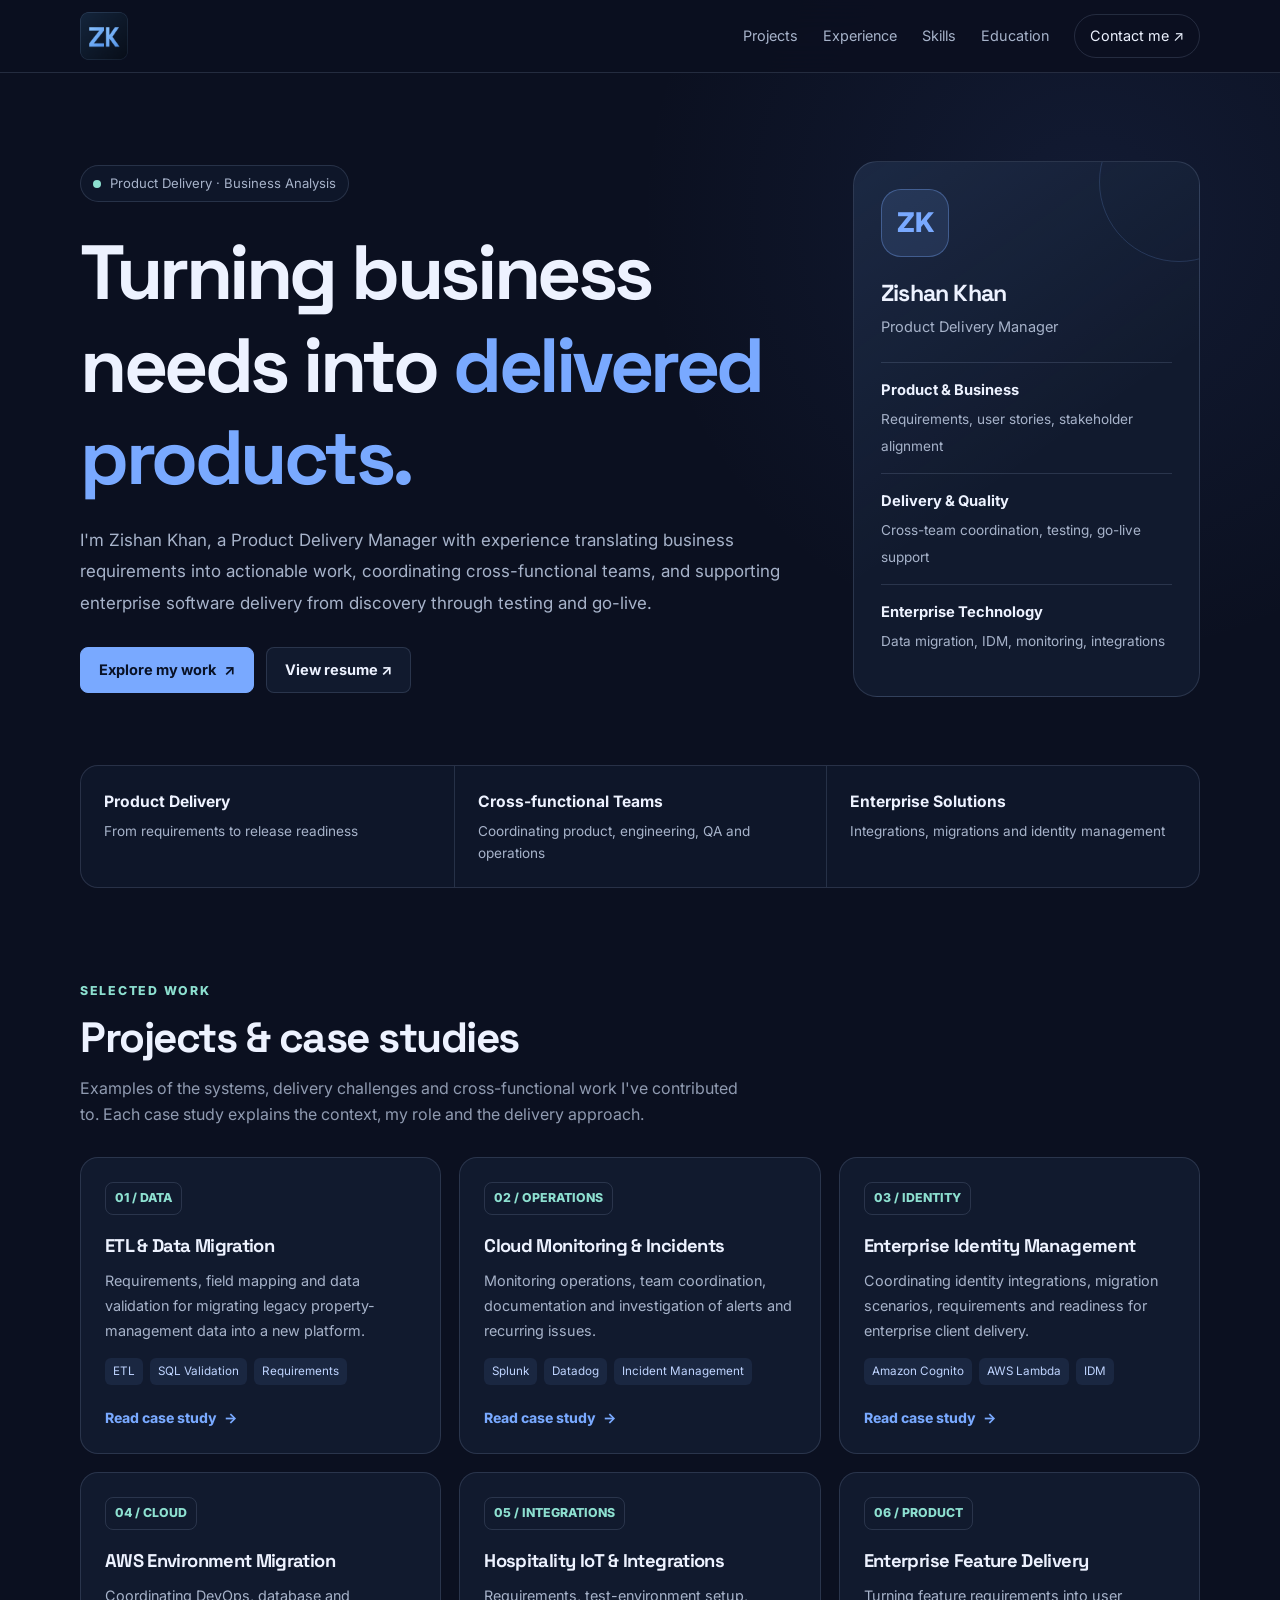
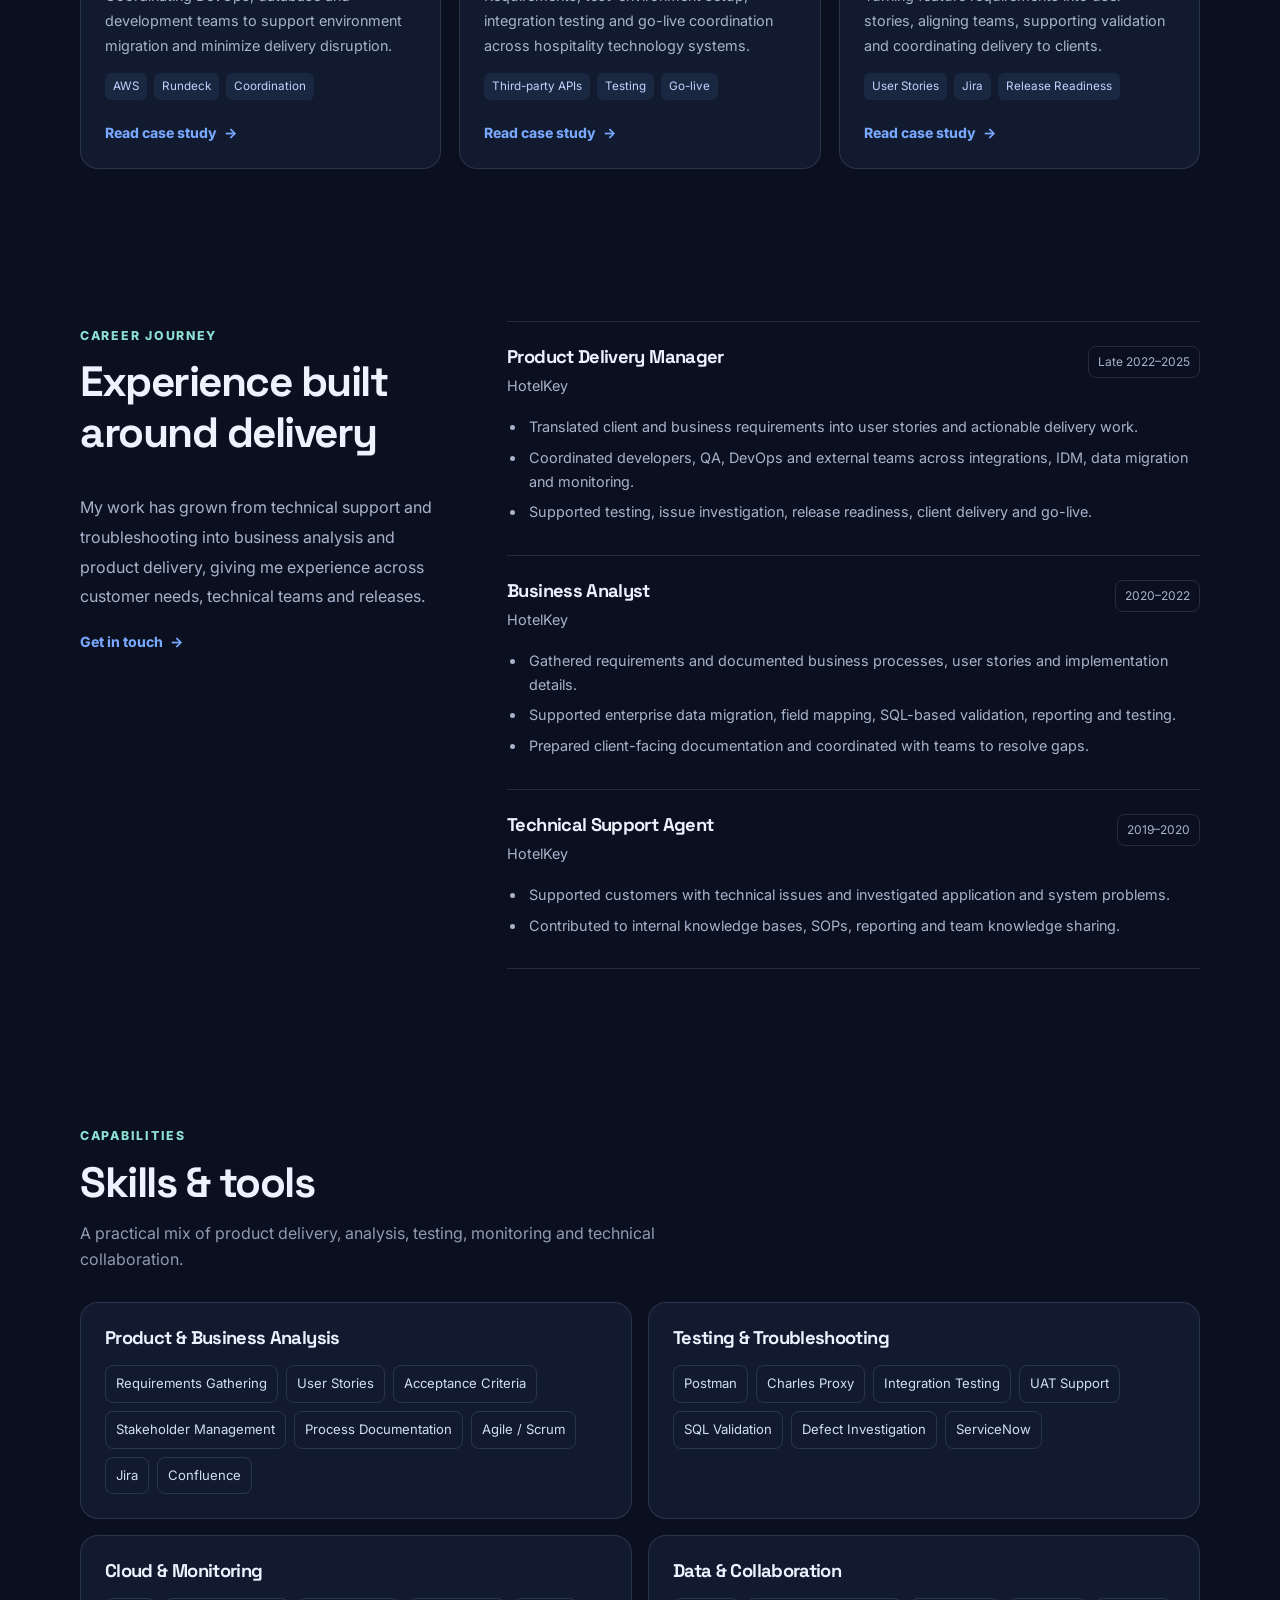
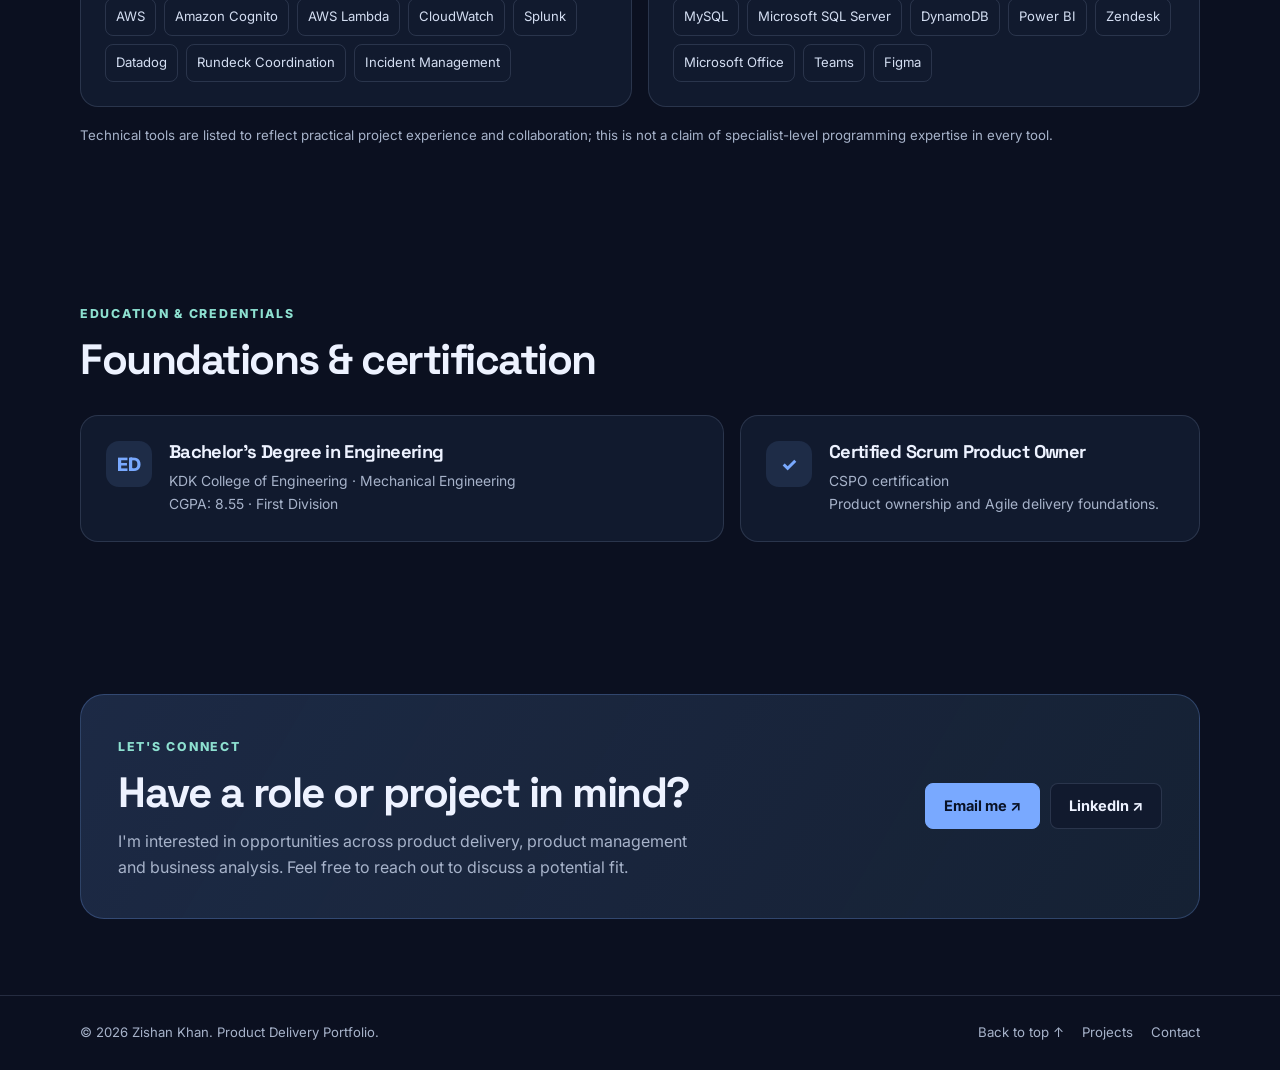
==== commit 9c298ca3: "Updated CSS moved everything in one place and corrected some fomratting" ====
--- a/index.html
+++ b/index.html
@@ -4,2209 +4,516 @@
 <head>
     <meta charset="UTF-8">
     <meta name="viewport" content="width=device-width, initial-scale=1.0">
-
+    <meta name="description" content="Zishan Khan is a Product Delivery Manager with experience in enterprise software delivery, business analysis, data migration, identity management, cloud monitoring, and integrations.">
+    <meta name="theme-color" content="#0b1020">
     <title>Zishan Khan | Product Delivery Manager</title>
-
-    <meta name="description"
-          content="Zishan Khan's product portfolio showcasing enterprise product delivery, business analysis, ETL migration, identity management, cloud operations and integrations.">
-
-    <meta name="author" content="Zishan Khan">
-    <meta name="theme-color" content="#0b1020">
-
+    <link rel="preconnect" href="https://fonts.googleapis.com">
+    <link rel="preconnect" href="https://fonts.gstatic.com" crossorigin>
+    <link
+    href="https://fonts.googleapis.com/css2?family=Inter:wght@400;500;600;700&family=Space+Grotesk:wght@400;500;600;700&display=swap"
+    rel="stylesheet"
+    >   
     <link rel="stylesheet" href="styles.css">
-
-    <style>
-        /* =========================================
-           HOMEPAGE DESIGN SYSTEM
-        ========================================= */
-
-        :root {
-            --home-bg: #0b1020;
-            --home-panel: #111a2e;
-            --home-panel-light: #15213a;
-            --home-text: #edf2ff;
-            --home-muted: #a7b3ca;
-            --home-accent: #79a9ff;
-            --home-accent-2: #8de0d0;
-            --home-border: rgba(171, 193, 230, 0.15);
-            --home-radius: 18px;
-            --home-width: 1120px;
-        }
-
-        html {
-            scroll-behavior: smooth;
-            scroll-padding-top: 90px;
-        }
-
-        body {
-            margin: 0;
-            background: var(--home-bg);
-            color: var(--home-text);
-        }
-
-        body.home-menu-open {
-            overflow: hidden;
-        }
-
-        .home-container {
-            width: min(var(--home-width), calc(100% - 44px));
-            margin-inline: auto;
-        }
-
-        .home-section {
-            padding: 94px 0;
-            position: relative;
-        }
-
-        .home-section-alt {
-            background: rgba(255, 255, 255, 0.018);
-            border-block: 1px solid rgba(255, 255, 255, 0.035);
-        }
-
-        .home-eyebrow {
-            display: inline-flex;
-            align-items: center;
-            gap: 9px;
-            margin: 0 0 22px;
-            color: var(--home-accent-2);
-            font-size: 0.76rem;
-            font-weight: 800;
-            letter-spacing: 0.16em;
-            text-transform: uppercase;
-        }
-
-        .home-eyebrow::before {
-            content: "";
-            width: 24px;
-            height: 2px;
-            background: var(--home-accent-2);
-        }
-
-        .home-section-heading {
-            max-width: 720px;
-            margin-bottom: 38px;
-        }
-
-        .home-section-heading h2 {
-            margin: 0 0 14px;
-            color: var(--home-text);
-            font-size: clamp(2rem, 4vw, 3rem);
-            line-height: 1.15;
-            letter-spacing: -0.045em;
-        }
-
-        .home-section-heading p {
-            margin: 0;
-            color: var(--home-muted);
-            line-height: 1.85;
-            max-width: 680px;
-        }
-
-        .home-accent {
-            color: var(--home-accent);
-        }
-
-        .home-muted {
-            color: var(--home-muted);
-        }
-
-        /* =========================================
-           NAVIGATION
-        ========================================= */
-
-        .home-nav {
-            position: sticky;
-            top: 0;
-            z-index: 1000;
-            background: rgba(11, 16, 32, 0.88);
-            backdrop-filter: blur(18px);
-            border-bottom: 1px solid var(--home-border);
-        }
-
-        .home-nav-inner {
-            min-height: 76px;
-            display: flex;
-            align-items: center;
-            justify-content: space-between;
-            gap: 24px;
-        }
-
-        .home-brand {
-            color: var(--home-text);
-            text-decoration: none;
-            font-weight: 850;
-            font-size: 1.12rem;
-            letter-spacing: -0.035em;
-        }
-
-        .home-brand span {
-            color: var(--home-accent);
-        }
-
-        .home-nav-links {
-            display: flex;
-            align-items: center;
-            gap: 27px;
-        }
-
-        .home-nav-links a {
-            color: var(--home-muted);
-            text-decoration: none;
-            font-size: 0.9rem;
-            transition: color 0.2s ease;
-        }
-
-        .home-nav-links a:hover,
-        .home-nav-links a:focus-visible {
-            color: var(--home-accent);
-        }
-
-        .home-nav-links .home-nav-cta {
-            padding: 10px 16px;
-            border: 1px solid var(--home-border);
-            border-radius: 10px;
-            color: var(--home-text);
-        }
-
-        .home-nav-links .home-nav-cta:hover {
-            border-color: var(--home-accent);
-            background: rgba(121, 169, 255, 0.08);
-        }
-
-        .home-menu-toggle {
-            display: none;
-            color: var(--home-text);
-            background: var(--home-panel);
-            border: 1px solid var(--home-border);
-            border-radius: 10px;
-            padding: 9px 12px;
-            font-size: 1.15rem;
-            cursor: pointer;
-        }
-
-        /* =========================================
-           HERO
-        ========================================= */
-
-        .home-hero {
-            position: relative;
-            overflow: hidden;
-            padding: 112px 0 96px;
-            background:
-                radial-gradient(
-                    ellipse at 80% 15%,
-                    rgba(61, 108, 196, 0.18),
-                    transparent 42%
-                ),
-                radial-gradient(
-                    ellipse at 12% 80%,
-                    rgba(44, 160, 157, 0.09),
-                    transparent 38%
-                );
-        }
-
-        .home-hero::after {
-            content: "";
-            position: absolute;
-            width: 390px;
-            height: 390px;
-            right: -190px;
-            bottom: -240px;
-            border: 1px solid rgba(121, 169, 255, 0.12);
-            border-radius: 50%;
-            box-shadow:
-                0 0 0 45px rgba(121, 169, 255, 0.025),
-                0 0 0 90px rgba(121, 169, 255, 0.02);
-            pointer-events: none;
-        }
-
-        .home-hero-grid {
-            display: grid;
-            grid-template-columns: minmax(0, 1.4fr) minmax(280px, 0.8fr);
-            align-items: center;
-            gap: 72px;
-        }
-
-        .home-availability {
-            display: inline-flex;
-            align-items: center;
-            gap: 9px;
-            margin-bottom: 25px;
-            padding: 9px 13px;
-            border: 1px solid rgba(141, 224, 208, 0.23);
-            background: rgba(141, 224, 208, 0.055);
-            border-radius: 999px;
-            color: #b5eee3;
-            font-size: 0.78rem;
-        }
-
-        .home-status-dot {
-            width: 7px;
-            height: 7px;
-            border-radius: 50%;
-            background: var(--home-accent-2);
-            box-shadow: 0 0 12px rgba(141, 224, 208, 0.5);
-        }
-
-        .home-hero h1 {
-            max-width: 780px;
-            margin: 0 0 24px;
-            color: var(--home-text);
-            font-size: clamp(2.8rem, 6.2vw, 5.3rem);
-            line-height: 1.035;
-            letter-spacing: -0.065em;
-        }
-
-        .home-hero h1 .home-gradient {
-            display: block;
-            background: linear-gradient(
-                105deg,
-                #90b7ff 5%,
-                #8de0d0 95%
-            );
-            -webkit-background-clip: text;
-            background-clip: text;
-            color: transparent;
-        }
-
-        .home-hero-description {
-            max-width: 650px;
-            margin: 0;
-            color: var(--home-muted);
-            font-size: 1.05rem;
-            line-height: 1.95;
-        }
-
-        .home-hero-actions {
-            display: flex;
-            flex-wrap: wrap;
-            gap: 13px;
-            margin-top: 34px;
-        }
-
-        .home-btn {
-            display: inline-flex;
-            align-items: center;
-            justify-content: center;
-            gap: 10px;
-            min-height: 48px;
-            padding: 13px 19px;
-            border: 1px solid var(--home-border);
-            border-radius: 11px;
-            background: rgba(255, 255, 255, 0.035);
-            color: var(--home-text);
-            text-decoration: none;
-            font-size: 0.91rem;
-            font-weight: 750;
-            transition:
-                transform 0.2s ease,
-                border-color 0.2s ease,
-                background 0.2s ease,
-                box-shadow 0.2s ease;
-            cursor: pointer;
-        }
-
-        .home-btn:hover {
-            transform: translateY(-3px);
-            border-color: rgba(121, 169, 255, 0.55);
-        }
-
-        .home-btn-primary {
-            background: var(--home-accent);
-            color: #081225;
-            border-color: var(--home-accent);
-            box-shadow: 0 10px 35px rgba(67, 115, 203, 0.19);
-        }
-
-        .home-btn-primary:hover {
-            background: #a0c2ff;
-            border-color: #a0c2ff;
-        }
-
-        .home-hero-note {
-            margin-top: 20px;
-            color: #8594ae;
-            font-size: 0.8rem;
-            line-height: 1.7;
-        }
-
-        /* Hero profile card */
-
-        .home-profile-card {
-            position: relative;
-            padding: 27px;
-            border: 1px solid rgba(171, 193, 230, 0.18);
-            border-radius: 24px;
-            background: linear-gradient(
-                145deg,
-                rgba(24, 37, 63, 0.96),
-                rgba(14, 22, 40, 0.97)
-            );
-            box-shadow: 0 25px 90px rgba(0, 0, 0, 0.2);
-        }
-
-        .home-profile-top {
-            display: flex;
-            align-items: center;
-            gap: 16px;
-            padding-bottom: 22px;
-            border-bottom: 1px solid var(--home-border);
-        }
-
-        .home-avatar {
-            display: grid;
-            place-items: center;
-            flex-shrink: 0;
-            width: 62px;
-            height: 62px;
-            border-radius: 18px;
-            color: #091529;
-            background: linear-gradient(135deg, #91b8ff, #8de0d0);
-            font-size: 1.35rem;
-            font-weight: 900;
-            letter-spacing: -0.05em;
-        }
-
-        .home-profile-top h2 {
-            margin: 0 0 6px;
-            font-size: 1.15rem;
-            letter-spacing: -0.03em;
-        }
-
-        .home-profile-top p {
-            margin: 0;
-            color: var(--home-muted);
-            font-size: 0.8rem;
-            line-height: 1.6;
-        }
-
-        .home-profile-label {
-            margin: 24px 0 13px;
-            color: #8798b6;
-            font-size: 0.72rem;
-            font-weight: 800;
-            letter-spacing: 0.13em;
-            text-transform: uppercase;
-        }
-
-        .home-profile-list {
-            display: grid;
-            gap: 13px;
-            margin: 0;
-            padding: 0;
-            list-style: none;
-        }
-
-        .home-profile-list li {
-            display: flex;
-            align-items: flex-start;
-            gap: 11px;
-            color: #d9e3f5;
-            font-size: 0.88rem;
-            line-height: 1.6;
-        }
-
-        .home-check {
-            color: var(--home-accent-2);
-            font-weight: 900;
-        }
-
-        .home-profile-footer {
-            display: flex;
-            flex-wrap: wrap;
-            gap: 8px;
-            margin-top: 23px;
-            padding-top: 20px;
-            border-top: 1px solid var(--home-border);
-        }
-
-        .home-mini-tag {
-            padding: 7px 10px;
-            border: 1px solid var(--home-border);
-            border-radius: 8px;
-            color: #c7d5ec;
-            font-size: 0.73rem;
-        }
-
-        /* =========================================
-           QUICK VALUE STRIP
-        ========================================= */
-
-        .home-value-strip {
-            position: relative;
-            z-index: 2;
-            border-block: 1px solid var(--home-border);
-            background: rgba(255, 255, 255, 0.018);
-        }
-
-        .home-value-grid {
-            display: grid;
-            grid-template-columns: repeat(4, minmax(0, 1fr));
-        }
-
-        .home-value-item {
-            padding: 27px 22px;
-            border-right: 1px solid var(--home-border);
-        }
-
-        .home-value-item:first-child {
-            padding-left: 0;
-        }
-
-        .home-value-item:last-child {
-            border-right: 0;
-        }
-
-        .home-value-item strong {
-            display: block;
-            margin-bottom: 7px;
-            color: var(--home-text);
-            font-size: 0.95rem;
-        }
-
-        .home-value-item span {
-            display: block;
-            color: var(--home-muted);
-            font-size: 0.8rem;
-            line-height: 1.65;
-        }
-
-        /* =========================================
-           PROJECT FILTERS AND CARDS
-        ========================================= */
-
-        .home-project-filters {
-            display: flex;
-            flex-wrap: wrap;
-            gap: 9px;
-            margin-bottom: 27px;
-        }
-
-        .home-filter {
-            padding: 9px 13px;
-            border: 1px solid var(--home-border);
-            border-radius: 999px;
-            background: transparent;
-            color: var(--home-muted);
-            font: inherit;
-            font-size: 0.8rem;
-            cursor: pointer;
-            transition: all 0.2s ease;
-        }
-
-        .home-filter:hover,
-        .home-filter.active {
-            color: var(--home-text);
-            border-color: rgba(121, 169, 255, 0.55);
-            background: rgba(121, 169, 255, 0.1);
-        }
-
-        .home-project-count {
-            margin: 0 0 18px;
-            color: #8292ad;
-            font-size: 0.78rem;
-        }
-
-        .home-project-grid {
-            display: grid;
-            grid-template-columns: repeat(3, minmax(0, 1fr));
-            gap: 18px;
-        }
-
-        .home-project-card {
-            position: relative;
-            display: flex;
-            flex-direction: column;
-            min-height: 315px;
-            padding: 25px;
-            overflow: hidden;
-            border: 1px solid var(--home-border);
-            border-radius: var(--home-radius);
-            background: linear-gradient(
-                150deg,
-                rgba(20, 31, 53, 0.93),
-                rgba(15, 23, 41, 0.94)
-            );
-            transition:
-                transform 0.25s ease,
-                border-color 0.25s ease,
-                box-shadow 0.25s ease;
-        }
-
-        .home-project-card::before {
-            content: "";
-            position: absolute;
-            top: 0;
-            left: 25px;
-            right: 25px;
-            height: 2px;
-            background: linear-gradient(
-                90deg,
-                var(--home-accent),
-                var(--home-accent-2)
-            );
-            opacity: 0;
-            transition: opacity 0.25s ease;
-        }
-
-        .home-project-card:hover {
-            transform: translateY(-5px);
-            border-color: rgba(121, 169, 255, 0.35);
-            box-shadow: 0 18px 45px rgba(0, 0, 0, 0.15);
-        }
-
-        .home-project-card:hover::before {
-            opacity: 1;
-        }
-
-        .home-project-card[hidden] {
-            display: none !important;
-        }
-
-        .home-project-number {
-            display: inline-flex;
-            align-items: center;
-            justify-content: center;
-            width: 42px;
-            height: 42px;
-            margin-bottom: 24px;
-            border: 1px solid rgba(121, 169, 255, 0.2);
-            border-radius: 12px;
-            background: rgba(121, 169, 255, 0.08);
-            color: var(--home-accent);
-            font-size: 0.84rem;
-            font-weight: 850;
-        }
-
-        .home-project-type {
-            margin: 0 0 9px;
-            color: var(--home-accent-2);
-            font-size: 0.7rem;
-            font-weight: 800;
-            letter-spacing: 0.1em;
-            text-transform: uppercase;
-        }
-
-        .home-project-card h3 {
-            margin: 0 0 12px;
-            color: var(--home-text);
-            font-size: 1.14rem;
-            line-height: 1.45;
-            letter-spacing: -0.025em;
-        }
-
-        .home-project-card > p {
-            margin: 0 0 20px;
-            color: var(--home-muted);
-            font-size: 0.86rem;
-            line-height: 1.8;
-        }
-
-        .home-project-tags {
-            display: flex;
-            flex-wrap: wrap;
-            gap: 7px;
-            margin-top: auto;
-            margin-bottom: 22px;
-        }
-
-        .home-project-tags span {
-            padding: 6px 8px;
-            border: 1px solid rgba(171, 193, 230, 0.11);
-            border-radius: 7px;
-            color: #aebed8;
-            font-size: 0.68rem;
-        }
-
-        .home-project-link {
-            display: inline-flex;
-            align-items: center;
-            gap: 8px;
-            align-self: flex-start;
-            color: var(--home-accent);
-            font-size: 0.86rem;
-            font-weight: 800;
-            text-decoration: none;
-        }
-
-        .home-project-link span {
-            transition: transform 0.2s ease;
-        }
-
-        .home-project-link:hover span {
-            transform: translateX(4px);
-        }
-
-        /* =========================================
-           ABOUT / APPROACH
-        ========================================= */
-
-        .home-about-grid {
-            display: grid;
-            grid-template-columns: minmax(0, 1.1fr) minmax(0, 0.9fr);
-            gap: 60px;
-            align-items: start;
-        }
-
-        .home-about-copy p {
-            margin: 0 0 18px;
-            color: var(--home-muted);
-            font-size: 0.96rem;
-            line-height: 1.95;
-        }
-
-        .home-about-copy strong {
-            color: var(--home-text);
-            font-weight: 750;
-        }
-
-        .home-approach-list {
-            display: grid;
-            gap: 13px;
-        }
-
-        .home-approach-card {
-            padding: 19px 20px;
-            border: 1px solid var(--home-border);
-            border-radius: 14px;
-            background: rgba(255, 255, 255, 0.025);
-        }
-
-        .home-approach-card h3 {
-            margin: 0 0 7px;
-            color: var(--home-text);
-            font-size: 0.96rem;
-        }
-
-        .home-approach-card p {
-            margin: 0;
-            color: var(--home-muted);
-            font-size: 0.84rem;
-            line-height: 1.75;
-        }
-
-        /* =========================================
-           CAREER TIMELINE
-        ========================================= */
-
-        .home-timeline {
-            position: relative;
-            display: grid;
-            gap: 0;
-            max-width: 900px;
-        }
-
-        .home-timeline::before {
-            content: "";
-            position: absolute;
-            top: 15px;
-            bottom: 20px;
-            left: 8px;
-            width: 1px;
-            background: linear-gradient(
-                to bottom,
-                var(--home-accent),
-                rgba(141, 224, 208, 0.12)
-            );
-        }
-
-        .home-timeline-item {
-            position: relative;
-            padding: 0 0 35px 39px;
-        }
-
-        .home-timeline-item:last-child {
-            padding-bottom: 0;
-        }
-
-        .home-timeline-dot {
-            position: absolute;
-            top: 5px;
-            left: 2px;
-            width: 13px;
-            height: 13px;
-            border: 3px solid var(--home-bg);
-            border-radius: 50%;
-            background: var(--home-accent);
-            box-shadow: 0 0 0 1px rgba(121, 169, 255, 0.5);
-        }
-
-        .home-timeline-meta {
-            display: flex;
-            flex-wrap: wrap;
-            align-items: center;
-            gap: 10px;
-            margin-bottom: 8px;
-        }
-
-        .home-timeline-date {
-            color: var(--home-accent-2);
-            font-size: 0.77rem;
-            font-weight: 800;
-            letter-spacing: 0.05em;
-            text-transform: uppercase;
-        }
-
-        .home-timeline-label {
-            padding: 5px 8px;
-            border: 1px solid var(--home-border);
-            border-radius: 6px;
-            color: #aebed8;
-            font-size: 0.69rem;
-        }
-
-        .home-timeline-item h3 {
-            margin: 0 0 8px;
-            color: var(--home-text);
-            font-size: 1.1rem;
-        }
-
-        .home-timeline-item p {
-            max-width: 780px;
-            margin: 0;
-            color: var(--home-muted);
-            font-size: 0.88rem;
-            line-height: 1.85;
-        }
-
-        .home-timeline-details {
-            margin-top: 12px;
-        }
-
-        .home-timeline-details summary {
-            display: inline-flex;
-            align-items: center;
-            gap: 7px;
-            color: var(--home-accent);
-            font-size: 0.81rem;
-            font-weight: 750;
-            cursor: pointer;
-        }
-
-        .home-timeline-details ul {
-            padding-left: 19px;
-            color: var(--home-muted);
-            font-size: 0.84rem;
-            line-height: 1.9;
-        }
-
-        /* =========================================
-           SKILLS
-        ========================================= */
-
-        .home-skills-grid {
-            display: grid;
-            grid-template-columns: repeat(2, minmax(0, 1fr));
-            gap: 18px;
-        }
-
-        .home-skill-card {
-            padding: 24px;
-            border: 1px solid var(--home-border);
-            border-radius: 16px;
-            background: rgba(255, 255, 255, 0.025);
-        }
-
-        .home-skill-card h3 {
-            display: flex;
-            align-items: center;
-            gap: 10px;
-            margin: 0 0 16px;
-            color: var(--home-text);
-            font-size: 1rem;
-        }
-
-        .home-skill-icon {
-            display: grid;
-            place-items: center;
-            width: 34px;
-            height: 34px;
-            border-radius: 10px;
-            background: rgba(121, 169, 255, 0.1);
-            color: var(--home-accent);
-            font-size: 0.9rem;
-        }
-
-        .home-skill-tags {
-            display: flex;
-            flex-wrap: wrap;
-            gap: 9px;
-        }
-
-        .home-skill-tags span {
-            padding: 8px 10px;
-            border: 1px solid var(--home-border);
-            border-radius: 8px;
-            color: #c1cde1;
-            font-size: 0.78rem;
-        }
-
-        .home-skills-note {
-            margin-top: 20px;
-            padding: 16px 18px;
-            border-left: 3px solid var(--home-accent-2);
-            background: rgba(141, 224, 208, 0.045);
-            color: var(--home-muted);
-            font-size: 0.83rem;
-            line-height: 1.8;
-        }
-
-        /* =========================================
-           CERTIFICATION AND EDUCATION
-        ========================================= */
-
-        .home-credentials-grid {
-            display: grid;
-            grid-template-columns: repeat(2, minmax(0, 1fr));
-            gap: 18px;
-        }
-
-        .home-credential-card {
-            display: flex;
-            align-items: flex-start;
-            gap: 17px;
-            padding: 24px;
-            border: 1px solid var(--home-border);
-            border-radius: 16px;
-            background: linear-gradient(
-                140deg,
-                rgba(22, 34, 57, 0.85),
-                rgba(14, 22, 40, 0.8)
-            );
-        }
-
-        .home-credential-icon {
-            display: grid;
-            place-items: center;
-            flex-shrink: 0;
-            width: 45px;
-            height: 45px;
-            border-radius: 13px;
-            background: rgba(141, 224, 208, 0.09);
-            color: var(--home-accent-2);
-            font-size: 1.15rem;
-            font-weight: 850;
-        }
-
-        .home-credential-card h3 {
-            margin: 0 0 8px;
-            color: var(--home-text);
-            font-size: 1rem;
-        }
-
-        .home-credential-card p {
-            margin: 0;
-            color: var(--home-muted);
-            font-size: 0.83rem;
-            line-height: 1.75;
-        }
-
-        /* =========================================
-           CONTACT
-        ========================================= */
-
-        .home-contact-panel {
-            position: relative;
-            overflow: hidden;
-            padding: 54px;
-            border: 1px solid rgba(121, 169, 255, 0.24);
-            border-radius: 24px;
-            background:
-                radial-gradient(
-                    ellipse at 100% 0%,
-                    rgba(121, 169, 255, 0.15),
-                    transparent 45%
-                ),
-                linear-gradient(
-                    135deg,
-                    rgba(22, 35, 59, 0.96),
-                    rgba(14, 22, 40, 0.98)
-                );
-        }
-
-        .home-contact-panel h2 {
-            max-width: 650px;
-            margin: 0 0 16px;
-            color: var(--home-text);
-            font-size: clamp(2rem, 4vw, 3.2rem);
-            line-height: 1.15;
-            letter-spacing: -0.05em;
-        }
-
-        .home-contact-panel > p {
-            max-width: 650px;
-            margin: 0;
-            color: var(--home-muted);
-            line-height: 1.9;
-        }
-
-        .home-contact-actions {
-            display: flex;
-            flex-wrap: wrap;
-            gap: 12px;
-            margin-top: 27px;
-        }
-
-        .home-contact-note {
-            margin-top: 20px !important;
-            font-size: 0.78rem;
-        }
-
-        /* =========================================
-           FOOTER AND SCROLL TOP
-        ========================================= */
-
-        .home-footer {
-            padding: 26px 0;
-            border-top: 1px solid var(--home-border);
-            background: rgba(0, 0, 0, 0.1);
-        }
-
-        .home-footer-inner {
-            display: flex;
-            align-items: center;
-            justify-content: space-between;
-            flex-wrap: wrap;
-            gap: 16px;
-        }
-
-        .home-footer p {
-            margin: 0;
-            color: #8594ae;
-            font-size: 0.79rem;
-            line-height: 1.7;
-        }
-
-        .home-footer-links {
-            display: flex;
-            flex-wrap: wrap;
-            gap: 17px;
-        }
-
-        .home-footer-links a {
-            color: #aab8d0;
-            font-size: 0.79rem;
-            text-decoration: none;
-        }
-
-        .home-footer-links a:hover {
-            color: var(--home-accent);
-        }
-
-        .home-back-top {
-            position: fixed;
-            right: 22px;
-            bottom: 22px;
-            z-index: 900;
-            display: grid;
-            place-items: center;
-            width: 44px;
-            height: 44px;
-            border: 1px solid var(--home-border);
-            border-radius: 13px;
-            background: #18243b;
-            color: var(--home-text);
-            font-size: 1.1rem;
-            text-decoration: none;
-            box-shadow: 0 8px 30px rgba(0, 0, 0, 0.25);
-            opacity: 0;
-            pointer-events: none;
-            transform: translateY(8px);
-            transition: all 0.2s ease;
-        }
-
-        .home-back-top.visible {
-            opacity: 1;
-            pointer-events: auto;
-            transform: translateY(0);
-        }
-
-        /* =========================================
-           REVEAL ANIMATIONS
-        ========================================= */
-
-        .home-reveal {
-            opacity: 0;
-            transform: translateY(18px);
-            transition:
-                opacity 0.55s ease,
-                transform 0.55s ease;
-        }
-
-        .home-reveal.is-visible {
-            opacity: 1;
-            transform: translateY(0);
-        }
-
-        /* =========================================
-           RESPONSIVE
-        ========================================= */
-
-        @media (max-width: 950px) {
-            .home-hero-grid {
-                grid-template-columns: minmax(0, 1fr);
-                gap: 42px;
-            }
-
-            .home-profile-card {
-                max-width: 600px;
-            }
-
-            .home-project-grid {
-                grid-template-columns: repeat(2, minmax(0, 1fr));
-            }
-
-            .home-about-grid {
-                grid-template-columns: minmax(0, 1fr);
-                gap: 35px;
-            }
-
-            .home-value-grid {
-                grid-template-columns: repeat(2, minmax(0, 1fr));
-            }
-
-            .home-value-item:nth-child(2) {
-                border-right: 0;
-            }
-
-            .home-value-item:nth-child(1),
-            .home-value-item:nth-child(2) {
-                border-bottom: 1px solid var(--home-border);
-            }
-
-            .home-value-item:nth-child(3) {
-                padding-left: 0;
-            }
-
-            .home-hero {
-                padding-top: 85px;
-            }
-        }
-
-        @media (max-width: 650px) {
-            .home-container {
-                width: min(100% - 32px, var(--home-width));
-            }
-
-            .home-section {
-                padding: 67px 0;
-            }
-
-            .home-nav-inner {
-                min-height: 66px;
-            }
-
-            .home-menu-toggle {
-                display: inline-flex;
-            }
-
-            .home-nav-links {
-                display: none;
-                position: absolute;
-                top: calc(100% + 1px);
-                left: 0;
-                right: 0;
-                padding: 18px 22px 23px;
-                border-bottom: 1px solid var(--home-border);
-                background: #0d1426;
-                flex-direction: column;
-                align-items: stretch;
-                gap: 0;
-            }
-
-            .home-nav-links.open {
-                display: flex;
-            }
-
-            .home-nav-links a {
-                padding: 14px 5px;
-                border-bottom: 1px solid rgba(255, 255, 255, 0.05);
-            }
-
-            .home-nav-links .home-nav-cta {
-                margin-top: 12px;
-                text-align: center;
-            }
-
-            .home-hero {
-                padding: 70px 0 65px;
-            }
-
-            .home-hero h1 {
-                font-size: clamp(2.65rem, 12vw, 4.2rem);
-            }
-
-            .home-hero-description {
-                font-size: 0.96rem;
-            }
-
-            .home-hero-actions {
-                align-items: stretch;
-                flex-direction: column;
-            }
-
-            .home-hero-actions .home-btn {
-                width: 100%;
-                box-sizing: border-box;
-            }
-
-            .home-profile-card {
-                padding: 21px;
-            }
-
-            .home-value-item {
-                padding: 20px 12px;
-            }
-
-            .home-value-item:first-child,
-            .home-value-item:nth-child(3) {
-                padding-left: 0;
-            }
-
-            .home-value-item strong {
-                font-size: 0.86rem;
-            }
-
-            .home-value-item span {
-                font-size: 0.75rem;
-            }
-
-            .home-project-grid,
-            .home-skills-grid,
-            .home-credentials-grid {
-                grid-template-columns: minmax(0, 1fr);
-            }
-
-            .home-project-card {
-                min-height: 280px;
-            }
-
-            .home-contact-panel {
-                padding: 30px 22px;
-            }
-
-            .home-contact-actions {
-                align-items: stretch;
-                flex-direction: column;
-            }
-
-            .home-contact-actions .home-btn {
-                width: 100%;
-                box-sizing: border-box;
-            }
-
-            .home-footer-inner {
-                align-items: flex-start;
-                flex-direction: column;
-            }
-        }
-
-        @media (prefers-reduced-motion: reduce) {
-            *,
-            *::before,
-            *::after {
-                scroll-behavior: auto !important;
-                animation-duration: 0.01ms !important;
-                transition-duration: 0.01ms !important;
-            }
-
-            .home-reveal {
-                opacity: 1;
-                transform: none;
-            }
-        }
-    </style>
-</head>
-
-<body id="top">
-
-    <!-- =========================================
-         NAVIGATION
-    ========================================== -->
-
-    <nav class="home-nav" aria-label="Main navigation">
-        <div class="home-container home-nav-inner">
-
-            <a class="home-brand" href="#top" aria-label="Zishan Khan home">
-                Zishan Khan<span></span>
+ </head>
+<body>
+
+    <!-- Navigation -->
+    <header class="site-header">
+        <div class="container nav">
+            <a class="brand" href="#home" aria-label="Zishan Khan home">
+               <img src="images/logo.png" alt="Zishan Khan logo">
             </a>
 
             <button
-                class="home-menu-toggle"
-                id="homeMenuToggle"
+                class="menu-toggle"
+                id="menuToggle"
                 type="button"
                 aria-label="Open navigation menu"
+                aria-controls="navLinks"
                 aria-expanded="false"
-                aria-controls="homeNavLinks">
-                ☰
+            >
+                <span id="menuIcon" aria-hidden="true">☰</span>
             </button>
 
-            <div class="home-nav-links" id="homeNavLinks">
-                <a href="#work">Portfolio</a>
-                <a href="#about">About</a>
+            <nav class="nav-links" id="navLinks" aria-label="Main navigation">
+                <a href="#projects">Projects</a>
                 <a href="#experience">Experience</a>
                 <a href="#skills">Skills</a>
-                <a href="#contact" class="home-nav-cta">Let's Connect ↗</a>
-            </div>
-
+                <a href="#credentials">Education</a>
+                <a class="nav-contact" href="#contact">Contact me ↗</a>
+            </nav>
         </div>
-    </nav>
-
+    </header>
 
     <main>
 
-        <!-- =========================================
-             HERO
-        ========================================== -->
-
-        <header class="home-hero">
-            <div class="home-container home-hero-grid">
-
-                <div class="home-reveal">
-
-                    <div class="home-availability">
-                        <span class="home-status-dot"></span>
-                        Product Delivery · Business Analysis · Product Management
-                    </div>
-
-                    <p class="home-eyebrow">Welcome to my portfolio</p>
+        <!-- Hero -->
+        <section class="hero" id="home">
+            <div class="container hero-grid">
+
+                <div>
+                    <div class="availability">
+                        <span class="availability-dot"></span>
+                        Product Delivery · Business Analysis
+                    </div>
 
                     <h1>
-                        Bridging business needs and
-                        <span class="home-gradient">product delivery.</span>
+                        Turning business needs into
+                        <span>delivered products.</span>
                     </h1>
 
-                    <p class="home-hero-description">
-                        I'm Zishan Khan, a product delivery professional with
-                        experience across business analysis, enterprise
-                        integrations, data migration and cloud operations.
-                        I help translate business requirements into actionable
-                        work, align cross-functional teams, validate solutions
-                        and support reliable releases and go-lives.
+                    <p class="hero-copy">
+                        I'm Zishan Khan, a Product Delivery Manager with
+                        experience translating business requirements into
+                        actionable work, coordinating cross-functional teams,
+                        and supporting enterprise software delivery from
+                        discovery through testing and go-live.
                     </p>
 
-                    <div class="home-hero-actions">
-
-                        <a class="home-btn home-btn-primary" href="#work">
-                            Explore my work <span aria-hidden="true">↘</span>
-                        </a>
-
-                        <!-- Add your finished resume as resume.pdf
-                             in the same folder as index.html. -->
+                    <div class="button-row">
+                        <a class="button button-primary" href="#projects">
+                            Explore my work <span aria-hidden="true">↗</span>
+                        </a>
+
                         <a
-                            class="home-btn"
-                            href="resume.pdf"
-                            download="/documents/ZISHAN KHAN_RESUME_PM_2026.pdff">
-                            Download resume <span aria-hidden="true">↓</span>
-                        </a>
-
-                        <a class="home-btn" href="#contact">
-                            Contact me <span aria-hidden="true">↗</span>
-                        </a>
-
-                    </div>
-
-                    <p class="home-hero-note">
-                        Focused on clear requirements, practical collaboration
-                        and delivery that meets business needs.
+                            class="button button-secondary"
+                            href="documents/ZISHAN%20KHAN_RESUME_PM_2026.pdf"
+                            target="_blank"
+                            rel="noopener noreferrer"
+                        >
+                            View resume ↗
+                        </a>
+                    </div>
+                </div>
+
+                <aside class="profile-card" aria-label="Professional profile">
+                    <div class="profile-initials" aria-hidden="true">ZK</div>
+
+                    <h2>Zishan Khan</h2>
+                    <p>Product Delivery Manager</p>
+
+                    <div class="profile-detail">
+                        <strong>Product & Business</strong>
+                        <span>Requirements, user stories, stakeholder alignment</span>
+                    </div>
+
+                    <div class="profile-detail">
+                        <strong>Delivery & Quality</strong>
+                        <span>Cross-team coordination, testing, go-live support</span>
+                    </div>
+
+                    <div class="profile-detail">
+                        <strong>Enterprise Technology</strong>
+                        <span>Data migration, IDM, monitoring, integrations</span>
+                    </div>
+                </aside>
+
+            </div>
+        </section>
+
+        <!-- Core strengths -->
+        <section aria-label="Professional strengths">
+            <div class="container">
+                <div class="value-strip">
+                    <div class="value-item">
+                        <strong>Product Delivery</strong>
+                        <span>From requirements to release readiness</span>
+                    </div>
+
+                    <div class="value-item">
+                        <strong>Cross-functional Teams</strong>
+                        <span>Coordinating product, engineering, QA and operations</span>
+                    </div>
+
+                    <div class="value-item">
+                        <strong>Enterprise Solutions</strong>
+                        <span>Integrations, migrations and identity management</span>
+                    </div>
+                </div>
+            </div>
+        </section>
+
+        <!-- Selected projects -->
+        <section class="section projects-section" id="projects">
+            <div class="container">
+
+                <div class="section-heading">
+                    <span class="eyebrow">Selected work</span>
+                    <h2>Projects & case studies</h2>
+                    <p class="section-intro">
+                        Examples of the systems, delivery challenges and
+                        cross-functional work I've contributed to. Each
+                        case study explains the context, my role and the
+                        delivery approach.
                     </p>
-
-                </div>
-
-
-                <aside class="home-profile-card home-reveal"
-                       aria-label="Professional overview">
-
-                    <div class="home-profile-top">
-
-                        <div class="home-avatar" aria-hidden="true">ZK</div>
-
-                        <div>
-                            <h2>Zishan Khan</h2>
-                            <p>Product Delivery Manager</p>
-                            <p>Business Analysis · Enterprise Software</p>
-                        </div>
-
-                    </div>
-
-                    <p class="home-profile-label">How I contribute</p>
-
-                    <ul class="home-profile-list">
-                        <li>
-                            <span class="home-check">✓</span>
-                            <span>Turn business requirements into clear user stories and acceptance criteria.</span>
-                        </li>
-                        <li>
-                            <span class="home-check">✓</span>
-                            <span>Coordinate developers, QA, DevOps, stakeholders and clients.</span>
-                        </li>
-                        <li>
-                            <span class="home-check">✓</span>
-                            <span>Support testing, troubleshooting, releases and go-live readiness.</span>
-                        </li>
-                        <li>
-                            <span class="home-check">✓</span>
-                            <span>Bring structure to complex integrations, migrations and operational workflows.</span>
-                        </li>
-                    </ul>
-
-                    <div class="home-profile-footer">
-                        <span class="home-mini-tag">CSPO Certified</span>
-                        <span class="home-mini-tag">Agile Delivery</span>
-                        <span class="home-mini-tag">Cross-functional Teams</span>
-                    </div>
-
-                </aside>
-
-            </div>
-        </header>
-
-
-        <!-- =========================================
-             AREAS OF EXPERIENCE
-        ========================================== -->
-
-        <section class="home-value-strip" aria-label="Areas of experience">
-            <div class="home-container home-value-grid">
-
-                <div class="home-value-item">
-                    <strong>Product Delivery</strong>
-                    <span>Requirements, prioritisation and release coordination</span>
-                </div>
-
-                <div class="home-value-item">
-                    <strong>Business Analysis</strong>
-                    <span>Stakeholder needs, user stories and process clarity</span>
-                </div>
-
-                <div class="home-value-item">
-                    <strong>Enterprise Integrations</strong>
-                    <span>Identity, IoT, third-party systems and data flows</span>
-                </div>
-
-                <div class="home-value-item">
-                    <strong>Operational Readiness</strong>
-                    <span>Monitoring, validation and incident coordination</span>
-                </div>
-
-            </div>
-        </section>
-
-
-        <!-- =========================================
-             SELECTED WORK
-        ========================================== -->
-
-        <section class="home-section" id="work">
-            <div class="home-container">
-
-                <div class="home-section-heading home-reveal">
-                    <p class="home-eyebrow">Selected work</p>
-
-                    <h2>
-                        Projects that show
-                        <span class="home-accent">how I work.</span>
-                    </h2>
-
+                </div>
+
+                <div class="project-grid">
+
+                    <article class="project-card">
+                        <span class="project-number">01 / DATA</span>
+                        <h3>ETL & Data Migration</h3>
+                        <p>
+                            Requirements, field mapping and data validation
+                            for migrating legacy property-management data
+                            into a new platform.
+                        </p>
+                        <div class="project-tags">
+                            <span class="tag">ETL</span>
+                            <span class="tag">SQL Validation</span>
+                            <span class="tag">Requirements</span>
+                        </div>
+                        <a class="project-link" href="etl-case-study.html">
+                            Read case study <span aria-hidden="true">→</span>
+                        </a>
+                    </article>
+
+                    <article class="project-card">
+                        <span class="project-number">02 / OPERATIONS</span>
+                        <h3>Cloud Monitoring & Incidents</h3>
+                        <p>
+                            Monitoring operations, team coordination,
+                            documentation and investigation of alerts
+                            and recurring issues.
+                        </p>
+                        <div class="project-tags">
+                            <span class="tag">Splunk</span>
+                            <span class="tag">Datadog</span>
+                            <span class="tag">Incident Management</span>
+                        </div>
+                        <a class="project-link" href="monitoring-case-study.html">
+                            Read case study <span aria-hidden="true">→</span>
+                        </a>
+                    </article>
+
+                    <article class="project-card">
+                        <span class="project-number">03 / IDENTITY</span>
+                        <h3>Enterprise Identity Management</h3>
+                        <p>
+                            Coordinating identity integrations, migration
+                            scenarios, requirements and readiness for
+                            enterprise client delivery.
+                        </p>
+                        <div class="project-tags">
+                            <span class="tag">Amazon Cognito</span>
+                            <span class="tag">AWS Lambda</span>
+                            <span class="tag">IDM</span>
+                        </div>
+                        <a class="project-link" href="idm-case-study.html">
+                            Read case study <span aria-hidden="true">→</span>
+                        </a>
+                    </article>
+
+                    <article class="project-card">
+                        <span class="project-number">04 / CLOUD</span>
+                        <h3>AWS Environment Migration</h3>
+                        <p>
+                            Coordinating DevOps, database and development
+                            teams to support environment migration and
+                            minimize delivery disruption.
+                        </p>
+                        <div class="project-tags">
+                            <span class="tag">AWS</span>
+                            <span class="tag">Rundeck</span>
+                            <span class="tag">Coordination</span>
+                        </div>
+                        <a class="project-link" href="aws-migration-case-study.html">
+                            Read case study <span aria-hidden="true">→</span>
+                        </a>
+                    </article>
+
+                    <article class="project-card">
+                        <span class="project-number">05 / INTEGRATIONS</span>
+                        <h3>Hospitality IoT & Integrations</h3>
+                        <p>
+                            Requirements, test-environment setup,
+                            integration testing and go-live coordination
+                            across hospitality technology systems.
+                        </p>
+                        <div class="project-tags">
+                            <span class="tag">Third-party APIs</span>
+                            <span class="tag">Testing</span>
+                            <span class="tag">Go-live</span>
+                        </div>
+                        <a class="project-link" href="iot-integration-case-study.html">
+                            Read case study <span aria-hidden="true">→</span>
+                        </a>
+                    </article>
+
+                    <article class="project-card">
+                        <span class="project-number">06 / PRODUCT</span>
+                        <h3>Enterprise Feature Delivery</h3>
+                        <p>
+                            Turning feature requirements into user stories,
+                            aligning teams, supporting validation and
+                            coordinating delivery to clients.
+                        </p>
+                        <div class="project-tags">
+                            <span class="tag">User Stories</span>
+                            <span class="tag">Jira</span>
+                            <span class="tag">Release Readiness</span>
+                        </div>
+                        <a class="project-link" href="feature-delivery-case-study.html">
+                            Read case study <span aria-hidden="true">→</span>
+                        </a>
+                    </article>
+
+                </div>
+            </div>
+        </section>
+
+        <!-- Experience -->
+        <section class="section" id="experience">
+            <div class="container experience-layout">
+
+                <div class="experience-summary">
+                    <span class="eyebrow">Career journey</span>
+                    <h2>Experience built around delivery</h2>
                     <p>
-                        Explore examples of enterprise delivery work across
-                        data migration, cloud operations, identity management,
-                        infrastructure, integrations and feature delivery.
-                        Each case study focuses on the problem, my role,
-                        collaboration and delivery approach.
+                        My work has grown from technical support and
+                        troubleshooting into business analysis and
+                        product delivery, giving me experience across
+                        customer needs, technical teams and releases.
                     </p>
-                </div>
-
-
-                <div class="home-project-filters"
-                     role="group"
-                     aria-label="Filter case studies">
-
-                    <button class="home-filter active"
-                            type="button"
-                            data-filter="all"
-                            aria-pressed="true">
-                        All projects
-                    </button>
-
-                    <button class="home-filter"
-                            type="button"
-                            data-filter="product"
-                            aria-pressed="false">
-                        Product delivery
-                    </button>
-
-                    <button class="home-filter"
-                            type="button"
-                            data-filter="data"
-                            aria-pressed="false">
-                        Data & migration
-                    </button>
-
-                    <button class="home-filter"
-                            type="button"
-                            data-filter="cloud"
-                            aria-pressed="false">
-                        Cloud & operations
-                    </button>
-
-                    <button class="home-filter"
-                            type="button"
-                            data-filter="integration"
-                            aria-pressed="false">
-                        Integrations
-                    </button>
-
-                </div>
-
-                <p class="home-project-count"
-                   id="homeProjectCount"
-                   aria-live="polite">
-                    Showing all 6 case studies
-                </p>
-
-
-                <div class="home-project-grid" id="homeProjectGrid">
-
-                    <!-- Project 1 -->
-                    <article class="home-project-card home-reveal"
-                             data-category="data">
-
-                        <span class="home-project-number">01</span>
-
-                        <p class="home-project-type">Data & Migration</p>
-
-                        <h3>ETL & Data Migration</h3>
-
-                        <p>
-                            Coordinating requirements, field mapping and
-                            validation to support enterprise data migration
-                            from a legacy property management system.
-                        </p>
-
-                        <div class="home-project-tags">
-                            <span>ETL</span>
-                            <span>SQL Validation</span>
-                            <span>Requirements</span>
-                        </div>
-
-                        <a class="home-project-link"
-                           href="etl-case-study.html">
-                            Read case study <span aria-hidden="true">→</span>
-                        </a>
-
-                    </article>
-
-
-                    <!-- Project 2 -->
-                    <article class="home-project-card home-reveal"
-                             data-category="cloud">
-
-                        <span class="home-project-number">02</span>
-
-                        <p class="home-project-type">Cloud & Operations</p>
-
-                        <h3>Cloud Monitoring & Incident Management</h3>
-
-                        <p>
-                            Establishing monitoring processes, dashboards,
-                            standard operating procedures and clearer
-                            incident ownership for a cloud monitoring team.
-                        </p>
-
-                        <div class="home-project-tags">
-                            <span>Splunk</span>
-                            <span>Datadog</span>
-                            <span>Process Improvement</span>
-                        </div>
-
-                        <a class="home-project-link"
-                           href="monitoring-case-study.html">
-                            Read case study <span aria-hidden="true">→</span>
-                        </a>
-
-                    </article>
-
-
-                    <!-- Project 3 -->
-                    <article class="home-project-card home-reveal"
-                             data-category="integration">
-
-                        <span class="home-project-number">03</span>
-
-                        <p class="home-project-type">Identity & Integrations</p>
-
-                        <h3>Enterprise Identity Management</h3>
-
-                        <p>
-                            Supporting identity integrations, client-specific
-                            business rules and migration planning involving
-                            Amazon Cognito and enterprise systems.
-                        </p>
-
-                        <div class="home-project-tags">
-                            <span>Amazon Cognito</span>
-                            <span>AWS Lambda</span>
-                            <span>Migration</span>
-                        </div>
-
-                        <a class="home-project-link"
-                           href="idm-case-study.html">
-                            Read case study <span aria-hidden="true">→</span>
-                        </a>
-
-                    </article>
-
-
-                    <!-- Project 4 -->
-                    <article class="home-project-card home-reveal"
-                             data-category="cloud">
-
-                        <span class="home-project-number">04</span>
-
-                        <p class="home-project-type">Cloud Infrastructure</p>
-
-                        <h3>AWS Environment Migration</h3>
-
-                        <p>
-                            Coordinating DevOps, database and development
-                            teams on migration preparation, automation
-                            scripts and deployment readiness.
-                        </p>
-
-                        <div class="home-project-tags">
-                            <span>AWS</span>
-                            <span>Rundeck</span>
-                            <span>Release Coordination</span>
-                        </div>
-
-                        <a class="home-project-link"
-                           href="aws-migration-case-study.html">
-                            Read case study <span aria-hidden="true">→</span>
-                        </a>
-
-                    </article>
-
-
-                    <!-- Project 5 -->
-                    <article class="home-project-card home-reveal"
-                             data-category="integration">
-
-                        <span class="home-project-number">05</span>
-
-                        <p class="home-project-type">Hospitality Integrations</p>
-
-                        <h3>IoT & Third-Party Integrations</h3>
-
-                        <p>
-                            Translating client requirements, coordinating
-                            external providers and internal teams, validating
-                            integrations and supporting go-live activities.
-                        </p>
-
-                        <div class="home-project-tags">
-                            <span>IoT</span>
-                            <span>Testing</span>
-                            <span>Go-Live Support</span>
-                        </div>
-
-                        <a class="home-project-link"
-                           href="iot-integration-case-study.html">
-                            Read case study <span aria-hidden="true">→</span>
-                        </a>
-
-                    </article>
-
-
-                    <!-- Project 6 -->
-                    <article class="home-project-card home-reveal"
-                             data-category="product">
-
-                        <span class="home-project-number">06</span>
-
-                        <p class="home-project-type">Product Delivery</p>
-
-                        <h3>Enterprise Feature Delivery</h3>
-
-                        <p>
-                            Turning business needs into actionable
-                            requirements and user stories, coordinating
-                            engineering and QA, and supporting feature
-                            validation and delivery.
-                        </p>
-
-                        <div class="home-project-tags">
-                            <span>User Stories</span>
-                            <span>QA Coordination</span>
-                            <span>Agile</span>
-                        </div>
-
-                        <a class="home-project-link"
-                           href="feature-delivery-case-study.html">
-                            Read case study <span aria-hidden="true">→</span>
-                        </a>
-
-                    </article>
-
-                </div>
-
-            </div>
-        </section>
-
-
-        <!-- =========================================
-             ABOUT ME
-        ========================================== -->
-
-        <section class="home-section home-section-alt" id="about">
-            <div class="home-container">
-
-                <div class="home-section-heading home-reveal">
-                    <p class="home-eyebrow">A little about me</p>
-
-                    <h2>
-                        I bring business and technical teams
-                        <span class="home-accent">onto the same page.</span>
-                    </h2>
-                </div>
-
-
-                <div class="home-about-grid">
-
-                    <div class="home-about-copy home-reveal">
-
-                        <p>
-                            My professional journey has taken me through
-                            technical support, business analysis and product
-                            delivery in enterprise hospitality software.
-                            Each stage has helped me understand a different
-                            part of the product lifecycle: the customer
-                            problem, the business requirement and the work
-                            needed to deliver a practical solution.
-                        </p>
-
-                        <p>
-                            I enjoy working through complex requirements,
-                            asking questions when something is unclear,
-                            documenting expected behaviour and helping
-                            different teams stay aligned. My work has included
-                            <strong>data migration, identity management,
-                            cloud monitoring, AWS migration and third-party
-                            integrations.</strong>
-                        </p>
-
-                        <p>
-                            I work closely with developers, QA, DevOps,
-                            clients and other stakeholders. I can engage
-                            with technical details, investigate issues using
-                            logs and testing tools, and help clarify problems
-                            without confusing delivery coordination with
-                            software development ownership.
-                        </p>
-
-                        <p>
-                            My approach is practical: understand the problem,
-                            make the requirement clear, coordinate the right
-                            people, validate the result and support the team
-                            through delivery.
-                        </p>
-
-                    </div>
-
-
-                    <div class="home-approach-list home-reveal">
-
-                        <article class="home-approach-card">
-                            <h3>01 · Understand the problem</h3>
-                            <p>
-                                Clarify stakeholder needs, existing workflows,
-                                constraints and the intended business outcome.
-                            </p>
-                        </article>
-
-                        <article class="home-approach-card">
-                            <h3>02 · Make the work actionable</h3>
-                            <p>
-                                Document requirements, user stories,
-                                acceptance criteria, dependencies and
-                                expected behaviour.
-                            </p>
-                        </article>
-
-                        <article class="home-approach-card">
-                            <h3>03 · Coordinate delivery</h3>
-                            <p>
-                                Keep engineering, QA, operations and
-                                stakeholders aligned on progress, issues
-                                and release readiness.
-                            </p>
-                        </article>
-
-                        <article class="home-approach-card">
-                            <h3>04 · Validate and improve</h3>
-                            <p>
-                                Support testing, investigate issues,
-                                clarify gaps and help teams prepare for
-                                go-live and ongoing operations.
-                            </p>
-                        </article>
-
-                    </div>
-
-                </div>
-
-            </div>
-        </section>
-
-
-        <!-- =========================================
-             CAREER JOURNEY
-        ========================================== -->
-
-        <section class="home-section" id="experience">
-            <div class="home-container">
-
-                <div class="home-section-heading home-reveal">
-                    <p class="home-eyebrow">Career journey</p>
-
-                    <h2>
-                        From technical support to
-                        <span class="home-accent">product delivery.</span>
-                    </h2>
-
-                    <p>
-                        My career developed through hands-on customer
-                        support, business analysis and increasingly
-                        cross-functional product delivery responsibilities.
-                        Expand each stage to explore examples of my work.
+
+                    <a class="project-link" href="#contact">
+                        Get in touch <span aria-hidden="true">→</span>
+                    </a>
+                </div>
+
+                <div class="experience-list">
+
+                    <article class="experience-item">
+                        <div class="experience-top">
+                            <div>
+                                <h3>Product Delivery Manager</h3>
+                                <p class="experience-company">HotelKey</p>
+                            </div>
+                            <span class="experience-date">Late 2022–2025</span>
+                        </div>
+
+                        <ul class="experience-points">
+                            <li>
+                                Translated client and business requirements
+                                into user stories and actionable delivery work.
+                            </li>
+                            <li>
+                                Coordinated developers, QA, DevOps and
+                                external teams across integrations, IDM,
+                                data migration and monitoring.
+                            </li>
+                            <li>
+                                Supported testing, issue investigation,
+                                release readiness, client delivery and go-live.
+                            </li>
+                        </ul>
+                    </article>
+
+                    <article class="experience-item">
+                        <div class="experience-top">
+                            <div>
+                                <h3>Business Analyst</h3>
+                                <p class="experience-company">HotelKey</p>
+                            </div>
+                            <span class="experience-date">2020–2022</span>
+                        </div>
+
+                        <ul class="experience-points">
+                            <li>
+                                Gathered requirements and documented
+                                business processes, user stories and
+                                implementation details.
+                            </li>
+                            <li>
+                                Supported enterprise data migration,
+                                field mapping, SQL-based validation,
+                                reporting and testing.
+                            </li>
+                            <li>
+                                Prepared client-facing documentation and
+                                coordinated with teams to resolve gaps.
+                            </li>
+                        </ul>
+                    </article>
+
+                    <article class="experience-item">
+                        <div class="experience-top">
+                            <div>
+                                <h3>Technical Support Agent</h3>
+                                <p class="experience-company">HotelKey</p>
+                            </div>
+                            <span class="experience-date">2019–2020</span>
+                        </div>
+
+                        <ul class="experience-points">
+                            <li>
+                                Supported customers with technical issues
+                                and investigated application and system problems.
+                            </li>
+                            <li>
+                                Contributed to internal knowledge bases,
+                                SOPs, reporting and team knowledge sharing.
+                            </li>
+                        </ul>
+                    </article>
+
+                </div>
+            </div>
+        </section>
+
+        <!-- Skills -->
+        <section class="section" id="skills">
+            <div class="container">
+
+                <div class="section-heading">
+                    <span class="eyebrow">Capabilities</span>
+                    <h2>Skills & tools</h2>
+                    <p class="section-intro">
+                        A practical mix of product delivery, analysis,
+                        testing, monitoring and technical collaboration.
                     </p>
                 </div>
 
-
-                <div class="home-timeline">
-
-                    <!-- Product Delivery Manager -->
-                    <article class="home-timeline-item home-reveal">
-
-                        <span class="home-timeline-dot"
-                              aria-hidden="true"></span>
-
-                        <div class="home-timeline-meta">
-                            <span class="home-timeline-date">
-                                Late 2022 – 2025
-                            </span>
-                            <span class="home-timeline-label">
-                                Product Delivery
-                            </span>
-                        </div>
-
-                        <h3>Product Delivery Manager · HotelKey</h3>
-
-                        <p>
-                            Coordinated delivery across enterprise product
-                            areas, including reporting and ETL, identity
-                            management, core product functionality and
-                            hospitality integrations.
-                        </p>
-
-                        <details class="home-timeline-details">
-                            <summary>Explore responsibilities</summary>
-                            <ul>
-                                <li>Translated business needs into requirements, user stories and delivery tasks.</li>
-                                <li>Worked with engineering, QA, DevOps and client teams to coordinate implementation and releases.</li>
-                                <li>Supported testing, defect investigation, integration validation and go-live readiness.</li>
-                                <li>Contributed to enterprise identity integrations, AWS-related work and hospitality systems.</li>
-                                <li>Led a 15-person cloud monitoring team and helped establish monitoring processes and documentation; team ownership was handed over by the end of 2025.</li>
-                            </ul>
-                        </details>
-
-                    </article>
-
-
-                    <!-- Business Analyst -->
-                    <article class="home-timeline-item home-reveal">
-
-                        <span class="home-timeline-dot"
-                              aria-hidden="true"></span>
-
-                        <div class="home-timeline-meta">
-                            <span class="home-timeline-date">
-                                2020 – 2022
-                            </span>
-                            <span class="home-timeline-label">
-                                Business Analysis
-                            </span>
-                        </div>
-
-                        <h3>Business Analyst · HotelKey</h3>
-
-                        <p>
-                            Worked between enterprise client needs and
-                            internal teams, supporting requirements,
-                            documentation, testing and the launch of
-                            product functionality.
-                        </p>
-
-                        <details class="home-timeline-details">
-                            <summary>Explore responsibilities</summary>
-                            <ul>
-                                <li>Gathered and clarified client requirements.</li>
-                                <li>Created and maintained Jira tasks, documentation and client knowledge resources.</li>
-                                <li>Supported testing, issue investigation and communication between teams.</li>
-                                <li>Contributed to ETL and financial integration requirements, data field mapping and validation.</li>
-                                <li>Participated in enterprise client workshops in Dubai to review technical documentation and identify requirement gaps.</li>
-                            </ul>
-                        </details>
-
-                    </article>
-
-
-                    <!-- Technical Support -->
-                    <article class="home-timeline-item home-reveal">
-
-                        <span class="home-timeline-dot"
-                              aria-hidden="true"></span>
-
-                        <div class="home-timeline-meta">
-                            <span class="home-timeline-date">
-                                2019 – 2020
-                            </span>
-                            <span class="home-timeline-label">
-                                Technical Support
-                            </span>
-                        </div>
-
-                        <h3>Technical Support Agent · HotelKey</h3>
-
-                        <p>
-                            Built a foundation in customer issues,
-                            troubleshooting, product behaviour and
-                            communication between customers and technical
-                            teams before moving into business analysis.
-                        </p>
-
-                        <details class="home-timeline-details">
-                            <summary>Explore responsibilities</summary>
-                            <ul>
-                                <li>Investigated customer-reported issues and helped communicate their impact.</li>
-                                <li>Developed practical knowledge of the product and hospitality workflows.</li>
-                                <li>Supported internal knowledge sharing and documentation.</li>
-                                <li>Built the customer-focused perspective that later informed requirements and delivery work.</li>
-                            </ul>
-                        </details>
-
-                    </article>
-
-                </div>
-
-                <p class="home-hero-note">
-                    Role periods are presented as a high-level summary.
-                    Please verify the dates against your employment records
-                    before publishing.
-                </p>
-
-            </div>
-        </section>
-
-
-        <!-- =========================================
-             SKILLS & TOOLS
-        ========================================== -->
-
-        <section class="home-section home-section-alt" id="skills">
-            <div class="home-container">
-
-                <div class="home-section-heading home-reveal">
-                    <p class="home-eyebrow">Skills & tools</p>
-
-                    <h2>
-                        A practical toolkit for
-                        <span class="home-accent">delivery and analysis.</span>
-                    </h2>
-
-                    <p>
-                        The tools and working methods I have used to
-                        document requirements, validate functionality,
-                        investigate issues and coordinate delivery.
-                    </p>
-                </div>
-
-
-                <div class="home-skills-grid">
-
-                    <article class="home-skill-card home-reveal">
-                        <h3>
-                            <span class="home-skill-icon">01</span>
-                            Product & Business Analysis
-                        </h3>
-
-                        <div class="home-skill-tags">
+                <div class="skills-grid">
+
+                    <article class="skill-card">
+                        <h3>Product & Business Analysis</h3>
+                        <div class="skill-tags">
                             <span>Requirements Gathering</span>
                             <span>User Stories</span>
                             <span>Acceptance Criteria</span>
                             <span>Stakeholder Management</span>
                             <span>Process Documentation</span>
                             <span>Agile / Scrum</span>
-                            <span>Delivery Coordination</span>
-                            <span>Release Readiness</span>
-                        </div>
-                    </article>
-
-
-                    <article class="home-skill-card home-reveal">
-                        <h3>
-                            <span class="home-skill-icon">02</span>
-                            Testing & Troubleshooting
-                        </h3>
-
-                        <div class="home-skill-tags">
+                            <span>Jira</span>
+                            <span>Confluence</span>
+                        </div>
+                    </article>
+
+                    <article class="skill-card">
+                        <h3>Testing & Troubleshooting</h3>
+                        <div class="skill-tags">
                             <span>Postman</span>
                             <span>Charles Proxy</span>
+                            <span>Integration Testing</span>
+                            <span>UAT Support</span>
                             <span>SQL Validation</span>
-                            <span>Integration Testing</span>
                             <span>Defect Investigation</span>
-                            <span>UAT Support</span>
-                            <span>Jira</span>
-                            <span>Confluence</span>
-                        </div>
-                    </article>
-
-
-                    <article class="home-skill-card home-reveal">
-                        <h3>
-                            <span class="home-skill-icon">03</span>
-                            Cloud & Monitoring
-                        </h3>
-
-                        <div class="home-skill-tags">
+                            <span>ServiceNow</span>
+                        </div>
+                    </article>
+
+                    <article class="skill-card">
+                        <h3>Cloud & Monitoring</h3>
+                        <div class="skill-tags">
                             <span>AWS</span>
                             <span>Amazon Cognito</span>
                             <span>AWS Lambda</span>
+                            <span>CloudWatch</span>
                             <span>Splunk</span>
                             <span>Datadog</span>
-                            <span>AWS CloudWatch</span>
                             <span>Rundeck Coordination</span>
                             <span>Incident Management</span>
                         </div>
                     </article>
 
-
-                    <article class="home-skill-card home-reveal">
-                        <h3>
-                            <span class="home-skill-icon">04</span>
-                            Databases & Collaboration
-                        </h3>
-
-                        <div class="home-skill-tags">
+                    <article class="skill-card">
+                        <h3>Data & Collaboration</h3>
+                        <div class="skill-tags">
                             <span>MySQL</span>
                             <span>Microsoft SQL Server</span>
                             <span>DynamoDB</span>
-                            <span>ServiceNow</span>
+                            <span>Power BI</span>
                             <span>Zendesk</span>
-                            <span>Power BI</span>
                             <span>Microsoft Office</span>
+                            <span>Teams</span>
                             <span>Figma</span>
                         </div>
                     </article>
 
                 </div>
 
-
-                <div class="home-skills-note home-reveal">
-                    <strong>How I work technically:</strong>
-                    I use technical tools to understand systems, validate
-                    behaviour and collaborate effectively with engineers.
-                    My professional focus is product delivery and business
-                    analysis rather than full-time software development.
-                </div>
-
-            </div>
-        </section>
-
-
-        <!-- =========================================
-             EDUCATION & CERTIFICATION
-        ========================================== -->
-
-        <section class="home-section" id="credentials">
-            <div class="home-container">
-
-                <div class="home-section-heading home-reveal">
-                    <p class="home-eyebrow">Education & credentials</p>
-
-                    <h2>
-                        The foundation behind
-                        <span class="home-accent">my work.</span>
-                    </h2>
-                </div>
-
-
-                <div class="home-credentials-grid">
-
-                    <article class="home-credential-card home-reveal">
-
-                        <div class="home-credential-icon"
-                             aria-hidden="true">
-                            ✓
-                        </div>
-
-                        <div>
-                            <h3>Certified Scrum Product Owner (CSPO)</h3>
-                            <p>
-                                Product ownership and Agile collaboration
-                                certification. Add the credential verification
-                                link here if you want recruiters to verify it.
-                            </p>
-                        </div>
-
-                    </article>
-
-
-                    <article class="home-credential-card home-reveal">
-
-                        <div class="home-credential-icon"
-                             aria-hidden="true">
-                            ED
-                        </div>
-
+                <p class="skills-note">
+                    Technical tools are listed to reflect practical project
+                    experience and collaboration; this is not a claim of
+                    specialist-level programming expertise in every tool.
+                </p>
+
+            </div>
+        </section>
+
+        <!-- Education and certification -->
+        <section class="section" id="credentials">
+            <div class="container">
+
+                <div class="section-heading">
+                    <span class="eyebrow">Education & credentials</span>
+                    <h2>Foundations & certification</h2>
+                </div>
+
+                <div class="credentials-grid">
+
+                    <article class="credential-card">
+                        <div class="credential-icon" aria-hidden="true">ED</div>
                         <div>
                             <h3>Bachelor's Degree in Engineering</h3>
                             <p>
-                                KDK College of Engineering · Mechanical
-                                Engineering. Reported CGPA: 8.55.
+                                KDK College of Engineering ·
+                                Mechanical Engineering
                             </p>
-                        </div>
-
-                    </article>
-
-                </div>
-
-            </div>
-        </section>
-
-
-        <!-- Beyond Work -->
-        <section class="home-section home-section-alt" id="beyond-work">
-            <div class="home-container">
-
-                <div class="home-section-heading home-reveal">
-                    <p class="home-eyebrow">Beyond the workplace</p>
-
-                    <h2>
-                        A few things that make me
-                        <span class="home-accent">who I am.</span>
-                    </h2>
-
-                    <p>
-                        Outside work, I enjoy exploring stories, ideas and questions
-                        that give me a different perspective on the world.
-                    </p>
-                </div>
-
-                <div class="home-skills-grid">
-
-                    <article class="home-skill-card home-reveal">
-                        <h3>
-                            <span class="home-skill-icon">✦</span>
-                            Anime & Storytelling
-                        </h3>
-                        <p class="home-muted">
-                            I enjoy anime for its characters, world-building and
-                            stories about perseverance, loyalty, ambition and
-                            personal growth.
-                        </p>
-                    </article>
-
-                    <article class="home-skill-card home-reveal">
-                        <h3>
-                            <span class="home-skill-icon">∑</span>
-                            Mathematics & Physics
-                        </h3>
-                        <p class="home-muted">
-                            I enjoy exploring how things work, understanding
-                            complicated ideas and finding the logic behind
-                            everyday phenomena.
-                        </p>
-                    </article>
-
-                    <article class="home-skill-card home-reveal">
-                        <h3>
-                            <span class="home-skill-icon">⌛</span>
-                            History
-                        </h3>
-                        <p class="home-muted">
-                            History interests me because it offers different
-                            perspectives on people, societies, decisions and
-                            the events that shape the world.
-                        </p>
-                    </article>
-
-                    <article class="home-skill-card home-reveal">
-                        <h3>
-                            <span class="home-skill-icon">↗</span>
-                            Continuous Learning
-                        </h3>
-                        <p class="home-muted">
-                            I like learning about new technologies, exploring
-                            unfamiliar topics and finding ways to broaden
-                            my understanding beyond my day-to-day work.
-                        </p>
-                    </article>
-
-                </div>
-
-            </div>
-        </section>
-
-        <!-- =========================================
-             CONTACT
-        ========================================== -->
-
-        <section class="home-section home-section-alt" id="contact">
-            <div class="home-container">
-
-                <div class="home-contact-panel home-reveal">
-
-                    <p class="home-eyebrow">Let's connect</p>
-
-                    <h2>
-                        Have a product or delivery challenge to solve?
-                    </h2>
-
-                    <p>
-                        I'm interested in Product Delivery Manager,
-                        Product Manager and Business Analyst opportunities.
-                        If you're looking for someone who can help clarify
-                        requirements, coordinate teams and support execution,
-                        I'd be glad to connect.
-                    </p>
-
-                    <div class="home-contact-actions">
-
-                        <a class="home-btn home-btn-primary"
-                           href="mailto:yourszishankhan1000@gmail.com?subject=Professional%20Opportunity">
-                            Email me <span aria-hidden="true">↗</span>
-                        </a>
-
-                        <!-- Replace this with your actual LinkedIn profile URL. -->
-                        <a class="home-btn"
-                           href="https://www.linkedin.com/in/zishan-khan-020160176/"
-                           target="_blank"
-                           rel="noopener noreferrer">
-                            Connect on LinkedIn <span aria-hidden="true">↗</span>
-                        </a>
-
-                        <a class="home-btn" href="#top">
-                            Back to top <span aria-hidden="true">↑</span>
-                        </a>
-
-                    </div>
-
-                    <p class="home-contact-note">
-                        For privacy, only professional contact details
-                        intended for public sharing appear here.
-                    </p>
-
+                            <p>
+                                CGPA: 8.55 · First Division
+                            </p>
+                        </div>
+                    </article>
+
+                    <article class="credential-card">
+                        <div class="credential-icon" aria-hidden="true">✓</div>
+                        <div>
+                            <h3>Certified Scrum Product Owner</h3>
+                            <p>CSPO certification</p>
+                            <p>
+                                Product ownership and Agile delivery foundations.
+                            </p>
+                        </div>
+                    </article>
+
+                </div>
+            </div>
+        </section>
+
+        <!-- Contact -->
+        <section class="section" id="contact">
+            <div class="container">
+
+                <div class="contact-panel">
+                    <div>
+                        <span class="eyebrow">Let's connect</span>
+                        <h2>Have a role or project in mind?</h2>
+                        <p>
+                            I'm interested in opportunities across product
+                            delivery, product management and business analysis.
+                            Feel free to reach out to discuss a potential fit.
+                        </p>
+                    </div>
+
+                    <div class="contact-actions">
+                        <a
+                            class="button button-primary"
+                            href="mailto:yourszishankhan1000@gmail.com"
+                        >
+                            Email me ↗
+                        </a>
+
+                        <a
+                            class="button button-secondary"
+                            href="https://www.linkedin.com/in/zishan-khan-020160176/"
+                            target="_blank"
+                            rel="noopener noreferrer"
+                        >
+                            LinkedIn ↗
+                        </a>
+                    </div>
                 </div>
 
             </div>
@@ -2214,175 +521,64 @@
 
     </main>
 
-
-    <!-- =========================================
-         FOOTER
-    ========================================== -->
-
-    <footer class="home-footer">
-        <div class="home-container home-footer-inner">
-
+    <!-- Footer -->
+    <footer class="site-footer">
+        <div class="container footer-inner">
             <p>
-                © <span id="homeCurrentYear">2026</span> Zishan Khan | Product Delivery Portfolio.
+                © <span id="currentYear"></span> Zishan Khan.
+                Product Delivery Portfolio.
             </p>
 
-            <div class="home-footer-links">
-                <a href="#work">Portfolio</a>
-                <a href="#about">About</a>
-                <a href="#experience">Experience</a>
-                <a href="#beyond-work">Beyond Work</a>
+            <div class="footer-links">
+                <a href="#home">Back to top ↑</a>
+                <a href="#projects">Projects</a>
                 <a href="#contact">Contact</a>
             </div>
-
         </div>
     </footer>
 
-
-    <a href="#top"
-       class="home-back-top"
-       id="homeBackTop"
-       aria-label="Back to top">
-        ↑
-    </a>
-
-
-    <!-- =========================================
-         INTERACTIONS
-    ========================================== -->
-
     <script>
-        document.addEventListener("DOMContentLoaded", function () {
-
-            /* Mobile navigation */
-
-            const menuToggle = document.getElementById("homeMenuToggle");
-            const navLinks = document.getElementById("homeNavLinks");
-
-            function closeMenu() {
-                navLinks.classList.remove("open");
-                document.body.classList.remove("home-menu-open");
-                menuToggle.setAttribute("aria-expanded", "false");
-                menuToggle.setAttribute("aria-label", "Open navigation menu");
-                menuToggle.textContent = "☰";
+        const menuToggle = document.getElementById("menuToggle");
+        const navLinks = document.getElementById("navLinks");
+        const menuIcon = document.getElementById("menuIcon");
+
+        function closeMenu() {
+            navLinks.classList.remove("is-open");
+            menuToggle.setAttribute("aria-expanded", "false");
+            menuToggle.setAttribute("aria-label", "Open navigation menu");
+            menuIcon.textContent = "☰";
+        }
+
+        menuToggle.addEventListener("click", function () {
+            const isOpen = navLinks.classList.toggle("is-open");
+
+            menuToggle.setAttribute("aria-expanded", String(isOpen));
+            menuToggle.setAttribute(
+                "aria-label",
+                isOpen ? "Close navigation menu" : "Open navigation menu"
+            );
+
+            menuIcon.textContent = isOpen ? "✕" : "☰";
+        });
+
+        navLinks.querySelectorAll("a").forEach(function (link) {
+            link.addEventListener("click", closeMenu);
+        });
+
+        document.addEventListener("keydown", function (event) {
+            if (event.key === "Escape") {
+                closeMenu();
             }
-
-            menuToggle.addEventListener("click", function () {
-                const isOpen = navLinks.classList.toggle("open");
-
-                document.body.classList.toggle("home-menu-open", isOpen);
-                menuToggle.setAttribute("aria-expanded", String(isOpen));
-                menuToggle.setAttribute(
-                    "aria-label",
-                    isOpen ? "Close navigation menu" : "Open navigation menu"
-                );
-                menuToggle.textContent = isOpen ? "✕" : "☰";
-            });
-
-            navLinks.querySelectorAll("a").forEach(function (link) {
-                link.addEventListener("click", closeMenu);
-            });
-
-            window.addEventListener("resize", function () {
-                if (window.innerWidth > 650) {
-                    closeMenu();
-                }
-            });
-
-
-            /* Interactive project filters */
-
-            const filterButtons = document.querySelectorAll(".home-filter");
-            const projectCards = document.querySelectorAll(".home-project-card");
-            const projectCount = document.getElementById("homeProjectCount");
-
-            function applyProjectFilter(filter) {
-                let visibleCount = 0;
-
-                projectCards.forEach(function (card) {
-                    const matches =
-                        filter === "all" ||
-                        card.dataset.category === filter;
-
-                    card.hidden = !matches;
-
-                    if (matches) {
-                        visibleCount++;
-                    }
-                });
-
-                projectCount.textContent =
-                    "Showing " + visibleCount +
-                    (visibleCount === 1 ? " case study" : " case studies");
-
-                filterButtons.forEach(function (button) {
-                    const isActive = button.dataset.filter === filter;
-
-                    button.classList.toggle("active", isActive);
-                    button.setAttribute("aria-pressed", String(isActive));
-                });
+        });
+
+        window.addEventListener("resize", function () {
+            if (window.innerWidth > 700) {
+                closeMenu();
             }
-
-            filterButtons.forEach(function (button) {
-                button.addEventListener("click", function () {
-                    applyProjectFilter(button.dataset.filter);
-                });
-            });
-
-
-            /* Subtle scroll reveal */
-
-            const revealItems = document.querySelectorAll(".home-reveal");
-            const reducedMotion = window.matchMedia(
-                "(prefers-reduced-motion: reduce)"
-            ).matches;
-
-            if ("IntersectionObserver" in window && !reducedMotion) {
-                const revealObserver = new IntersectionObserver(
-                    function (entries, observer) {
-                        entries.forEach(function (entry) {
-                            if (entry.isIntersecting) {
-                                entry.target.classList.add("is-visible");
-                                observer.unobserve(entry.target);
-                            }
-                        });
-                    },
-                    {
-                        threshold: 0.08,
-                        rootMargin: "0px 0px -25px 0px"
-                    }
-                );
-
-                revealItems.forEach(function (item) {
-                    revealObserver.observe(item);
-                });
-            } else {
-                revealItems.forEach(function (item) {
-                    item.classList.add("is-visible");
-                });
-            }
-
-
-            /* Back-to-top visibility */
-
-            const backTop = document.getElementById("homeBackTop");
-
-            function updateBackTop() {
-                backTop.classList.toggle("visible", window.scrollY > 500);
-            }
-
-            window.addEventListener("scroll", updateBackTop, {
-                passive: true
-            });
-
-            updateBackTop();
-
-
-            /* Automatic footer year */
-
-            document.getElementById("homeCurrentYear").textContent =
-                new Date().getFullYear();
-
         });
+
+        document.getElementById("currentYear").textContent =
+            new Date().getFullYear();
     </script>
 
 </body>
--- a/styles.css
+++ b/styles.css
@@ -1,54 +1,108 @@
+
+/* =========================================================
+   ZISHAN KHAN — PORTFOLIO DESIGN SYSTEM
+   Global colors, typography, spacing and components
+   ========================================================= */
+
+/* 01. DESIGN TOKENS */
 
 :root {
-    --bg: #0b0d12;
-    --card: #141923;
-    --text: #f4f6fa;
-    --muted: #a6afbd;
-    --accent: #8bd3ff;
-    --border: #29303c;
-}
-
-* {
+    color-scheme: dark;
+
+    /* Backgrounds */
+    --bg: #0b1020;
+    --surface: #111a2e;
+    --surface-2: #15213a;
+
+    /* Text */
+    --text: #edf2ff;
+    --muted: #a7b3ca;
+
+    /* Accent colors */
+    --accent: #79a9ff;
+    --accent-2: #8de0d0;
+    --case-accent: #8b9cff;
+    --case-accent-soft: rgba(139, 156, 255, 0.12);
+    --case-border: rgba(128, 128, 128, 0.24);
+    --case-surface: rgba(128, 128, 128, 0.045);
+    --case-transition: 0.25s ease;
+
+    /* Borders and effects */
+    --border: rgba(171, 193, 230, 0.16);
+    --border-strong: rgba(121, 169, 255, 0.45);
+
+    /* Layout */
+    --content-width: 1120px;
+    --page-gutter: 20px;
+
+    /* Consistent spacing */
+    --space-1: 6px;
+    --space-2: 10px;
+    --space-3: 16px;
+    --space-4: 24px;
+    --space-5: 36px;
+    --space-6: 56px;
+    --space-7: 76px;
+
+    /* Components */
+    --radius-sm: 8px;
+    --radius-md: 12px;
+    --radius-lg: 18px;
+    --radius-xl: 24px;
+
+    /* Motion */
+    --transition: 0.2s ease;
+}
+
+
+/* 02. RESET AND BASE */
+*,
+*::before,
+*::after {
     box-sizing: border-box;
 }
 
 html {
     scroll-behavior: smooth;
+    scroll-padding-top: 105px;
 }
 
 body {
     margin: 0;
-    background: var(--bg);
+    overflow-x: hidden;
+    background:
+        radial-gradient(
+            circle at 85% 5%,
+            rgba(70, 105, 190, 0.12),
+            transparent 28rem
+        ),
+        var(--bg);
+
     color: var(--text);
-    font-family: Arial, Helvetica, sans-serif;
-    line-height: 1.6;
-}
-
-.container {
-    width: min(1080px, 90%);
-    margin: 0 auto;
-}
-
-nav {
-    border-bottom: 1px solid var(--border);
-    padding: 20px 0;
-}
-
-.nav-content {
-    display: flex;
-    justify-content: space-between;
-    align-items: center;
-    gap: 20px;
-}
-
-.logo {
-    font-weight: bold;
-    font-size: 20px;
-}
-
-.nav-links {
-    display: flex;
-    gap: 24px;
+    font-family: "Inter", Arial, Helvetica, sans-serif;
+    font-size: 16px;
+    line-height: 1.65;
+    -webkit-font-smoothing: antialiased;
+    text-rendering: optimizeLegibility;
+}
+
+img,
+svg,
+video {
+    display: block;
+    max-width: 100%;
+}
+
+button,
+input,
+textarea,
+select {
+    font: inherit;
+}
+
+button,
+a {
+    -webkit-tap-highlight-color: transparent;
 }
 
 a {
@@ -56,82 +110,434 @@
     text-decoration: none;
 }
 
+a:focus-visible,
+button:focus-visible,
+input:focus-visible,
+textarea:focus-visible,
+select:focus-visible {
+    outline: 2px solid var(--accent);
+    outline-offset: 4px;
+}
+
+button {
+    color: inherit;
+}
+
+p {
+    margin-top: 0;
+    color: var(--muted);
+}
+
+h1,
+h2,
+h3,
+h4,
+h5,
+h6 {
+    margin-top: 0;
+    color: var(--text);
+    font-family: "Space Grotesk", "Inter", sans-serif;
+    font-weight: 700;
+    line-height: 1.2;
+    letter-spacing: -0.035em;
+}
+
+h1 {
+    font-size: clamp(2.6rem, 6vw, 4.8rem);
+}
+
+h2 {
+    font-size: clamp(1.85rem, 3.5vw, 2.65rem);
+}
+
+h3 {
+    font-size: 1.15rem;
+}
+
+::selection {
+    background: rgba(121, 169, 255, 0.35);
+    color: var(--text);
+}
+
+
+/* 03. SHARED LAYOUT */
+
+.container {
+    width: min(
+        var(--content-width),
+        calc(100% - var(--page-gutter) * 2)
+    );
+    margin-inline: auto;
+}
+
+.section {
+    padding: var(--space-7) 0;
+}
+
+section {
+    scroll-margin-top: 85px;
+}
+
+.section-heading {
+    max-width: 660px;
+    margin-bottom: 30px;
+}
+
+.section-heading h2 {
+    margin-bottom: 12px;
+}
+
+.section-intro,
+.section-description {
+    max-width: 700px;
+    margin-bottom: 0;
+    color: var(--muted);
+}
+
+.eyebrow {
+    display: inline-block;
+    margin-bottom: 10px;
+    color: var(--accent-2);
+    font-size: 0.77rem;
+    font-weight: 800;
+    letter-spacing: 0.14em;
+    text-transform: uppercase;
+}
+
+.highlight {
+    color: var(--accent);
+}
+
+.text-muted {
+    color: var(--muted);
+}
+
+
+/* 04. NAVIGATION */
+
+.site-header {
+    position: sticky;
+    top: 0;
+    z-index: 100;
+    border-bottom: 1px solid var(--border);
+    background: rgba(11, 16, 32, 0.92);
+    backdrop-filter: blur(16px);
+    -webkit-backdrop-filter: blur(16px);
+}
+
+.nav {
+    position: relative;
+    display: flex;
+    min-height: 72px;
+    align-items: center;
+    justify-content: space-between;
+    gap: 24px;
+}
+
+.nav-content {
+    display: flex;
+    align-items: center;
+    justify-content: space-between;
+    gap: 24px;
+}
+
+.brand,
+.logo {
+    display: inline-flex;
+    align-items: center;
+    flex-shrink: 0;
+    font-family: "Space Grotesk", sans-serif;
+    font-size: 1.12rem;
+    font-weight: 800;
+    letter-spacing: -0.04em;
+}
+
+.brand img,
+.logo img {
+    display: block;
+    width: 48px;
+    height: 48px;
+    object-fit: contain;
+    transition: transform var(--transition);
+}
+
+.brand:hover img,
+.logo:hover img {
+    transform: scale(1.06);
+}
+
+.brand span,
+.logo span {
+    color: var(--accent);
+}
+
+.nav-links {
+    display: flex;
+    align-items: center;
+    gap: 25px;
+}
+
 .nav-links a {
     color: var(--muted);
-}
-
-.nav-links a:hover {
-    color: var(--accent);
-}
-
-.hero {
-    padding: 100px 0;
-    border-bottom: 1px solid var(--border);
-}
-
-.eyebrow {
-    color: var(--accent);
-    text-transform: uppercase;
-    letter-spacing: 2px;
-    font-size: 13px;
-    font-weight: bold;
-}
-
-h1 {
-    font-size: clamp(40px, 7vw, 72px);
-    line-height: 1.08;
-    max-width: 850px;
-    margin: 20px 0;
-}
-
-.highlight {
-    color: var(--accent);
-}
-
-.intro {
-    max-width: 720px;
-    color: var(--muted);
-    font-size: 19px;
-}
-
+    font-size: 0.9rem;
+    transition: color var(--transition);
+}
+
+.nav-links a:hover,
+.nav-links a.active {
+    color: var(--text);
+}
+
+.nav-links .nav-contact {
+    padding: 9px 15px;
+    border: 1px solid var(--border);
+    border-radius: 999px;
+    color: var(--text);
+}
+
+.nav-links .nav-contact:hover {
+    border-color: var(--accent);
+}
+
+.menu-toggle {
+    display: none;
+    width: 44px;
+    height: 44px;
+    align-items: center;
+    justify-content: center;
+    border: 1px solid var(--border);
+    border-radius: var(--radius-md);
+    background: var(--surface);
+    color: var(--text);
+    cursor: pointer;
+}
+
+
+/* 05. BUTTONS */
+
+.button,
+.buttons .button,
+.home-btn {
+    display: inline-flex;
+    min-height: 46px;
+    align-items: center;
+    justify-content: center;
+    gap: 8px;
+    padding: 11px 18px;
+    border: 1px solid var(--border);
+    border-radius: var(--radius-sm);
+    background: var(--surface);
+    color: var(--text);
+    font-size: 0.91rem;
+    font-weight: 700;
+    line-height: 1.4;
+    text-align: center;
+    cursor: pointer;
+    transition:
+        transform var(--transition),
+        background var(--transition),
+        border-color var(--transition),
+        color var(--transition);
+}
+
+.button:hover,
+.buttons .button:hover,
+.home-btn:hover {
+    transform: translateY(-2px);
+    border-color: var(--accent);
+}
+
+.button-primary,
+.buttons .button-primary,
+.home-btn.primary {
+    border-color: var(--accent);
+    background: var(--accent);
+    color: #091226;
+}
+
+.button-primary:hover,
+.buttons .button-primary:hover,
+.home-btn.primary:hover {
+    border-color: #9bbfff;
+    background: #9bbfff;
+    color: #091226;
+}
+
+.button-secondary {
+    background: var(--surface);
+    color: var(--text);
+}
+
+.button-row,
 .buttons {
     display: flex;
     flex-wrap: wrap;
-    gap: 14px;
-    margin-top: 30px;
-}
-
-.button {
-    display: inline-block;
-    padding: 12px 20px;
+    gap: 12px;
+    margin-top: 28px;
+}
+
+
+/* 06. HOMEPAGE HERO */
+
+.hero {
+    padding: 88px 0 68px;
+}
+
+.hero-grid {
+    display: grid;
+    grid-template-columns: minmax(0, 1.55fr) minmax(260px, 0.75fr);
+    align-items: center;
+    gap: 56px;
+}
+
+.availability {
+    display: inline-flex;
+    align-items: center;
+    gap: 9px;
+    margin-bottom: 24px;
+    padding: 7px 12px;
     border: 1px solid var(--border);
-    border-radius: 8px;
-    font-weight: bold;
-}
-
-.button-primary {
-    background: var(--text);
-    color: var(--bg);
-}
-
-.button:hover {
-    transform: translateY(-2px);
-}
-
-section {
-    padding: 65px 0;
-    border-bottom: 1px solid var(--border);
-}
-
-h2 {
-    font-size: 32px;
-}
-
-.section-description {
+    border-radius: 999px;
+    background: rgba(17, 26, 46, 0.7);
     color: var(--muted);
+    font-size: 0.82rem;
+}
+
+.availability-dot {
+    width: 8px;
+    height: 8px;
+    flex: 0 0 8px;
+    border-radius: 50%;
+    background: var(--accent-2);
+}
+
+.hero h1 {
+    max-width: 760px;
+    margin-bottom: 22px;
+    font-size: clamp(2.6rem, 6vw, 4.8rem);
+    font-weight: 700;
+    letter-spacing: -0.045em;
+}
+
+.hero h1 span {
+    color: var(--accent);
+}
+
+.hero-copy,
+.intro {
     max-width: 700px;
-}
-
+    margin-bottom: 0;
+    color: var(--muted);
+    font-size: 1.06rem;
+    line-height: 1.85;
+}
+
+.profile-card {
+    position: relative;
+    overflow: hidden;
+    padding: 27px;
+    border: 1px solid var(--border);
+    border-radius: var(--radius-xl);
+    background:
+        linear-gradient(
+            145deg,
+            rgba(121, 169, 255, 0.10),
+            transparent 55%
+        ),
+        var(--surface);
+}
+
+.profile-card::after {
+    position: absolute;
+    top: -60px;
+    right: -60px;
+    width: 160px;
+    height: 160px;
+    border: 1px solid rgba(121, 169, 255, 0.18);
+    border-radius: 50%;
+    content: "";
+    pointer-events: none;
+}
+
+.profile-initials {
+    display: grid;
+    width: 68px;
+    height: 68px;
+    margin-bottom: 23px;
+    place-items: center;
+    border: 1px solid rgba(121, 169, 255, 0.35);
+    border-radius: 20px;
+    background: rgba(121, 169, 255, 0.12);
+    color: var(--accent);
+    font-size: 1.7rem;
+    font-weight: 800;
+}
+
+.profile-card h2 {
+    margin-bottom: 7px;
+    font-size: 1.45rem;
+}
+
+.profile-card > p {
+    margin-bottom: 23px;
+    font-size: 0.91rem;
+}
+
+.profile-detail {
+    padding: 15px 0;
+    border-top: 1px solid var(--border);
+}
+
+.profile-detail strong {
+    display: block;
+    margin-bottom: 3px;
+    font-size: 0.92rem;
+}
+
+.profile-detail span {
+    color: var(--muted);
+    font-size: 0.85rem;
+}
+
+
+/* 07. STRENGTHS STRIP */
+
+.value-strip {
+    display: grid;
+    grid-template-columns: repeat(3, minmax(0, 1fr));
+    border: 1px solid var(--border);
+    border-radius: var(--radius-lg);
+    background: rgba(17, 26, 46, 0.68);
+}
+
+.value-item {
+    padding: 23px;
+}
+
+.value-item + .value-item {
+    border-left: 1px solid var(--border);
+}
+
+.value-item strong {
+    display: block;
+    margin-bottom: 5px;
+    font-size: 0.98rem;
+}
+
+.value-item span {
+    display: block;
+    color: var(--muted);
+    font-size: 0.85rem;
+}
+
+
+/* 08. PROJECTS AND CASE STUDY CARDS */
+
+.projects-section {
+    padding-top: 88px;
+}
+
+.project-grid,
 .cards {
     display: grid;
     grid-template-columns: repeat(3, minmax(0, 1fr));
@@ -139,42 +545,4499 @@
     margin-top: 30px;
 }
 
+.project-card,
 .card {
-    background: var(--card);
+    min-width: 0;
+    padding: 24px;
     border: 1px solid var(--border);
-    border-radius: 14px;
-    padding: 24px;
+    border-radius: var(--radius-lg);
+    background: var(--surface);
+    transition:
+        transform var(--transition),
+        border-color var(--transition),
+        background var(--transition);
+}
+
+.project-card {
+    display: flex;
+    flex-direction: column;
+}
+
+.project-card:hover,
+.card:hover {
+    transform: translateY(-3px);
+    border-color: var(--border-strong);
+    background: var(--surface-2);
+}
+
+.project-number {
+    display: inline-flex;
+    width: fit-content;
+    margin-bottom: 20px;
+    padding: 5px 9px;
+    border: 1px solid var(--border);
+    border-radius: var(--radius-sm);
+    color: var(--accent-2);
+    font-size: 0.77rem;
+    font-weight: 800;
+}
+
+.project-card h3,
+.card h3 {
+    margin-bottom: 11px;
 }
 
 .card h3 {
     margin-top: 0;
 }
 
+.project-card p,
 .card p {
     color: var(--muted);
-}
-
+    font-size: 0.9rem;
+    line-height: 1.75;
+}
+
+.project-tags,
+.skill-tags {
+    display: flex;
+    flex-wrap: wrap;
+    gap: 7px;
+}
+
+.project-tags {
+    margin-top: auto;
+    margin-bottom: 21px;
+}
+
+.tag {
+    padding: 4px 8px;
+    border-radius: 6px;
+    background: rgba(121, 169, 255, 0.09);
+    color: #bfd4ff;
+    font-size: 0.73rem;
+}
+
+.project-link {
+    display: inline-flex;
+    align-items: center;
+    gap: 7px;
+    width: fit-content;
+    color: var(--accent);
+    font-size: 0.88rem;
+    font-weight: 750;
+}
+
+.project-link:hover {
+    color: var(--accent-2);
+}
+
+
+/* 09. CASE STUDY CONTENT */
+
+.case-hero {
+    padding: 65px 0 35px;
+}
+
+.case-label {
+    display: inline-block;
+    color: var(--case-accent);
+    font-size: 0.85rem;
+    font-weight: 700;
+    letter-spacing: 1px;
+    text-transform: uppercase;
+}
+
+.case-hero h1 {
+    max-width: 850px;
+    margin: 16px 0;
+    line-height: 1.15;
+    letter-spacing: -0.035em;
+}
+
+.case-intro {
+    max-width: 780px;
+    font-size: 1.05rem;
+    line-height: 1.85;
+    opacity: 0.86;
+}
+
+.case-hero p {
+    max-width: 800px;
+    font-size: 1.02rem;
+    line-height: 1.85;
+}
+
+.case-content {
+    padding: 35px 0 70px;
+}
+
+.case-section {
+    padding: 32px 0;
+    margin-bottom: 42px;
+    border-top: 1px solid var(--case-border);
+    scroll-margin-top: 30px;
+}
+
+.case-section h2 {
+    margin-bottom: 18px;
+    line-height: 1.35;
+}
+
+.case-section h3 {
+    margin: 24px 0 10px;
+    font-size: 1.08rem;
+}
+
+.etl-main .case-section h3 {
+    margin-top: 0;
+}
+
+.case-section p,
+.case-section li {
+    line-height: 1.8;
+}
+
+.case-section p {
+    max-width: 850px;
+    margin-bottom: 16px;
+}
+
+.case-section ul,
+.case-section ol {
+    padding-left: 24px;
+}
+
+.case-section li {
+    margin-bottom: 10px;
+}
+
+.case-panel {
+    padding: 24px;
+    border: 1px solid var(--border);
+    border-radius: var(--radius-lg);
+    background: var(--surface);
+}
+
+.case-meta {
+    display: grid;
+    grid-template-columns: repeat(4, minmax(0, 1fr));
+    gap: 16px;
+    margin: 32px 0;
+}
+
+.meta-card {
+    padding: 20px;
+    border: 1px solid var(--case-border);
+    border-radius: 12px;
+    background: var(--case-surface);
+    transition: transform var(--case-transition),
+                border-color var(--case-transition);
+}
+
+.meta-card:hover {
+    transform: translateY(-3px);
+    border-color: var(--case-accent);
+}
+
+.meta-card p {
+    margin: 0 0 8px;
+    font-size: 0.9rem;
+    opacity: 0.7;
+}
+
+.meta-card strong {
+    line-height: 1.6;
+}
+
+.metadata-row {
+    display: flex;
+    flex-wrap: wrap;
+    gap: 10px;
+    margin: 20px 0;
+}
+
+.case-meta span,
+.metadata-row span {
+    padding: 7px 11px;
+    border: 1px solid var(--border);
+    border-radius: var(--radius-sm);
+    color: var(--muted);
+    font-size: 0.83rem;
+}
+
+.case-callout {
+    margin: 22px 0;
+    padding: 22px;
+    border-left: 3px solid var(--case-accent);
+    border-radius: 8px;
+    background: var(--case-accent-soft);
+    line-height: 1.8;
+}
+
+.skill-list {
+    display: flex;
+    flex-wrap: wrap;
+    gap: 10px;
+    margin-top: 16px;
+}
+
+.skill-tag {
+    padding: 8px 12px;
+    border: 1px solid var(--case-border);
+    border-radius: 999px;
+    font-size: 0.9rem;
+    transition: background var(--case-transition),
+                border-color var(--case-transition);
+}
+
+.skill-tag:hover {
+    border-color: var(--case-accent);
+    background: var(--case-accent-soft);
+}
+
+.case-footer {
+    display: flex;
+    flex-wrap: wrap;
+    justify-content: space-between;
+    gap: 16px;
+    padding: 35px 0 60px;
+}
+
+.case-footer a {
+    text-decoration: none;
+}
+
+.case-list {
+    padding-left: 22px;
+    color: var(--muted);
+}
+
+.case-list li {
+    margin-bottom: 9px;
+    padding-left: 3px;
+}
+
+.case-image,
+.diagram,
+.case-visual {
+    width: 100%;
+    height: auto;
+    margin: 24px 0;
+    border: 1px solid var(--border);
+    border-radius: var(--radius-lg);
+    background: var(--surface);
+}
+
+.case-back {
+    display: inline-flex;
+    align-items: center;
+    gap: 8px;
+    margin-bottom: 20px;
+    color: var(--accent);
+    font-size: 0.9rem;
+    font-weight: 700;
+}
+
+.case-back:hover {
+    color: var(--accent-2);
+}
+
+
+/* 10. EXPERIENCE */
+
+.experience-layout {
+    display: grid;
+    grid-template-columns: 0.7fr 1.3fr;
+    align-items: start;
+    gap: 54px;
+}
+
+.experience-summary {
+    position: sticky;
+    top: 100px;
+}
+
+.experience-summary p {
+    line-height: 1.85;
+}
+
+.experience-list {
+    border-top: 1px solid var(--border);
+}
+
+.experience-item {
+    padding: 24px 0;
+    border-bottom: 1px solid var(--border);
+}
+
+.experience-top {
+    display: flex;
+    align-items: flex-start;
+    justify-content: space-between;
+    gap: 20px;
+}
+
+.experience-top h3 {
+    margin-bottom: 6px;
+}
+
+.experience-company {
+    margin-bottom: 0;
+    font-size: 0.9rem;
+}
+
+.experience-date {
+    flex-shrink: 0;
+    padding: 5px 9px;
+    border: 1px solid var(--border);
+    border-radius: var(--radius-sm);
+    color: var(--muted);
+    font-size: 0.75rem;
+}
+
+.experience-points {
+    margin: 17px 0 0;
+    padding-left: 19px;
+    color: var(--muted);
+    font-size: 0.9rem;
+}
+
+.experience-points li {
+    margin-bottom: 7px;
+    padding-left: 3px;
+}
+
+
+/* 11. SKILLS */
+
+.skills-grid {
+    display: grid;
+    grid-template-columns: repeat(2, minmax(0, 1fr));
+    gap: 16px;
+}
+
+.skill-card {
+    padding: 24px;
+    border: 1px solid var(--border);
+    border-radius: var(--radius-lg);
+    background: var(--surface);
+}
+
+.skill-card h3 {
+    margin-bottom: 16px;
+}
+
+.skill-tags {
+    gap: 8px;
+}
+
+.skill-tags span {
+    padding: 7px 10px;
+    border: 1px solid var(--border);
+    border-radius: var(--radius-sm);
+    color: #d4def2;
+    font-size: 0.82rem;
+}
+
+.skills-note {
+    margin-top: 18px;
+    margin-bottom: 0;
+    font-size: 0.83rem;
+}
+
+
+/* 12. EDUCATION AND CERTIFICATIONS */
+
+.credentials-grid {
+    display: grid;
+    grid-template-columns: 1.4fr 1fr;
+    gap: 16px;
+}
+
+.credential-card {
+    display: flex;
+    align-items: flex-start;
+    gap: 17px;
+    padding: 25px;
+    border: 1px solid var(--border);
+    border-radius: var(--radius-lg);
+    background: var(--surface);
+}
+
+.credential-icon {
+    display: grid;
+    width: 46px;
+    height: 46px;
+    flex: 0 0 46px;
+    place-items: center;
+    border-radius: 13px;
+    background: rgba(121, 169, 255, 0.12);
+    color: var(--accent);
+    font-size: 1.15rem;
+    font-weight: 800;
+}
+
+.credential-card h3 {
+    margin-bottom: 7px;
+}
+
+.credential-card p {
+    margin-bottom: 0;
+    font-size: 0.87rem;
+}
+
+
+/* 13. CONTACT */
+
+.contact-panel {
+    display: flex;
+    align-items: center;
+    justify-content: space-between;
+    gap: 35px;
+    padding: 37px;
+    border: 1px solid rgba(121, 169, 255, 0.25);
+    border-radius: var(--radius-xl);
+    background:
+        linear-gradient(
+            120deg,
+            rgba(121, 169, 255, 0.11),
+            rgba(141, 224, 208, 0.035)
+        ),
+        var(--surface);
+}
+
+.contact-panel h2 {
+    margin-bottom: 10px;
+}
+
+.contact-panel p {
+    max-width: 580px;
+    margin-bottom: 0;
+}
+
+.contact-actions {
+    display: flex;
+    flex-shrink: 0;
+    flex-wrap: wrap;
+    gap: 10px;
+}
+
+
+/* 14. FOOTER */
+
+.site-footer,
 footer {
-    padding: 28px 0;
+    padding: 26px 0;
+    border-top: 1px solid var(--border);
     color: var(--muted);
 }
 
-@media (max-width: 700px) {
-    .nav-content {
+.footer-inner {
+    display: flex;
+    align-items: center;
+    justify-content: space-between;
+    gap: 20px;
+}
+
+.footer-inner p {
+    margin: 0;
+    font-size: 0.82rem;
+}
+
+.footer-links {
+    display: flex;
+    flex-wrap: wrap;
+    gap: 18px;
+}
+
+.footer-links a {
+    color: var(--muted);
+    font-size: 0.83rem;
+}
+
+.footer-links a:hover {
+    color: var(--text);
+}
+
+
+/* 15. LEGACY CONTENT COMPATIBILITY */
+
+.about-grid,
+.content-grid,
+.two-column-grid {
+    display: grid;
+    grid-template-columns: repeat(2, minmax(0, 1fr));
+    gap: 20px;
+}
+
+.info-card,
+.content-card {
+    padding: 24px;
+    border: 1px solid var(--border);
+    border-radius: var(--radius-lg);
+    background: var(--surface);
+}
+
+.info-card h3,
+.content-card h3 {
+    margin-bottom: 12px;
+}
+
+.info-card p,
+.content-card p {
+    color: var(--muted);
+}
+
+ul {
+    padding-left: 22px;
+}
+
+li {
+    padding-left: 2px;
+}
+
+hr {
+    height: 1px;
+    margin: 30px 0;
+    border: 0;
+    background: var(--border);
+}
+
+
+/* 16. RESPONSIVE: TABLETS */
+
+@media (max-width: 900px) {
+    .hero-grid {
+        grid-template-columns: minmax(0, 1.3fr) minmax(240px, 0.8fr);
+        gap: 30px;
+    }
+
+    .project-grid,
+    .cards {
+        grid-template-columns: repeat(2, minmax(0, 1fr));
+    }
+
+    .experience-layout {
+        grid-template-columns: 1fr;
+        gap: 25px;
+    }
+
+    .experience-summary {
+        position: static;
+        max-width: 650px;
+    }
+
+    .contact-panel {
         align-items: flex-start;
         flex-direction: column;
     }
+}
+
+
+/* 17. RESPONSIVE: MOBILE */
+
+@media (max-width: 700px) {
+    :root {
+        --page-gutter: 15px;
+        --space-7: 57px;
+    }
+
+    .section {
+        padding: 57px 0;
+    }
+
+    .hero {
+        padding: 58px 0 45px;
+    }
+
+    .hero-grid {
+        grid-template-columns: 1fr;
+        gap: 35px;
+    }
+
+    .hero h1 {
+        font-size: clamp(2.45rem, 11vw, 3.7rem);
+    }
+
+    .nav {
+        min-height: 66px;
+    }
+
+    .nav-content {
+        align-items: center;
+    }
+
+    .menu-toggle {
+        display: inline-flex;
+    }
 
     .nav-links {
-        gap: 16px;
-        flex-wrap: wrap;
+        position: absolute;
+        top: calc(100% + 1px);
+        right: 0;
+        left: 0;
+        display: none;
+        align-items: stretch;
+        flex-direction: column;
+        gap: 0;
+        padding: 10px 20px 18px;
+        border-bottom: 1px solid var(--border);
+        background: #0b1020;
     }
 
-    .hero {
-        padding: 65px 0;
+    .nav-links.is-open {
+        display: flex;
     }
 
-    .cards {
+    .nav-links a {
+        padding: 12px 5px;
+    }
+
+    .nav-links .nav-contact {
+        margin-top: 5px;
+        padding: 10px 13px;
+        text-align: center;
+    }
+
+    .value-strip {
         grid-template-columns: 1fr;
     }
-}
+
+    .value-item {
+        padding: 17px 20px;
+    }
+
+    .value-item + .value-item {
+        border-top: 1px solid var(--border);
+        border-left: 0;
+    }
+
+    .project-grid,
+    .cards,
+    .skills-grid,
+    .credentials-grid,
+    .about-grid,
+    .content-grid,
+    .two-column-grid {
+        grid-template-columns: 1fr;
+    }
+
+    .project-card,
+    .card,
+    .skill-card {
+        padding: 21px;
+    }
+
+    .experience-top {
+        flex-direction: column;
+        gap: 9px;
+    }
+
+    .contact-panel {
+        padding: 25px;
+    }
+
+    .contact-actions {
+        width: 100%;
+        flex-direction: column;
+        align-items: stretch;
+    }
+
+    .contact-actions .button {
+        width: 100%;
+    }
+
+    .footer-inner {
+        align-items: flex-start;
+        flex-direction: column;
+    }
+
+    .case-hero {
+        padding: 45px 0 25px;
+    }
+
+    .case-content {
+        padding: 25px 0 50px;
+    }
+}
+
+
+/* 18. RESPONSIVE: SMALL PHONES */
+
+@media (max-width: 400px) {
+    h2 {
+        font-size: 1.75rem;
+    }
+
+    .button-row,
+    .buttons {
+        flex-direction: column;
+        align-items: stretch;
+    }
+
+    .button-row .button,
+    .buttons .button {
+        width: 100%;
+    }
+
+    .project-card,
+    .card,
+    .skill-card {
+        padding: 18px;
+    }
+
+    .credential-card {
+        padding: 19px;
+    }
+}
+
+
+/* 19. ACCESSIBILITY */
+
+@media (prefers-reduced-motion: reduce) {
+    *,
+    *::before,
+    *::after {
+        scroll-behavior: auto !important;
+        animation-duration: 0.01ms !important;
+        animation-iteration-count: 1 !important;
+        transition-duration: 0.01ms !important;
+    }
+
+    .aws-reveal,
+    .etl-reveal,
+    .fd-reveal,
+    .idm-reveal,
+    .iot-reveal,
+    .mon-reveal {
+        opacity: 1;
+        transform: none;
+    }
+}
+
+/* ------------------------------------------------------------------------------------------------------------------------------------*/
+        :root {
+            --aws-accent: var(--case-accent);
+            --aws-accent-soft: var(--case-accent-soft);
+            --aws-border: rgba(128, 128, 128, .23);
+            --aws-surface: rgba(128, 128, 128, .045);
+            --aws-transition: .25s ease;
+        }
+
+        /* Reading progress */
+        .aws-progress-track {
+            position: fixed;
+            z-index: 1001;
+            inset: 0 0 auto;
+            height: 4px;
+            pointer-events: none;
+        }
+
+        .aws-progress-bar {
+            width: 0;
+            height: 100%;
+            background: linear-gradient(90deg, #8b9cff, #b6a0ff);
+        }
+
+        .aws-hero-actions {
+            display: flex;
+            flex-wrap: wrap;
+            gap: 12px;
+            margin: 24px 0;
+        }
+
+        .aws-action {
+            display: inline-flex;
+            align-items: center;
+            justify-content: center;
+            min-height: 43px;
+            padding: 10px 16px;
+            border: 1px solid var(--aws-border);
+            border-radius: 9px;
+            color: inherit;
+            text-decoration: none;
+            background: var(--aws-surface);
+            transition: transform var(--aws-transition),
+                        border-color var(--aws-transition),
+                        background var(--aws-transition);
+        }
+
+        .aws-action:hover {
+            transform: translateY(-2px);
+            border-color: var(--aws-accent);
+            background: var(--aws-accent-soft);
+        }
+
+        .aws-action-primary {
+            border-color: var(--aws-accent);
+            background: var(--aws-accent-soft);
+        }
+
+        /* Layout and table of contents */
+        .aws-layout {
+            display: grid;
+            grid-template-columns: 225px minmax(0, 1fr);
+            align-items: start;
+            gap: 36px;
+        }
+
+        .aws-toc {
+            position: sticky;
+            top: 24px;
+            max-height: calc(100vh - 48px);
+            overflow-y: auto;
+            padding: 17px 12px;
+            border: 1px solid var(--aws-border);
+            border-radius: 12px;
+            background: var(--aws-surface);
+        }
+
+        .aws-toc-title {
+            margin: 0 0 12px;
+            padding: 0 8px;
+            font-size: .78rem;
+            letter-spacing: 1px;
+            text-transform: uppercase;
+            opacity: .65;
+        }
+
+        .aws-toc a {
+            display: block;
+            margin: 3px 0;
+            padding: 9px 10px;
+            border-left: 2px solid transparent;
+            border-radius: 0 7px 7px 0;
+            color: inherit;
+            font-size: .84rem;
+            line-height: 1.45;
+            text-decoration: none;
+            opacity: .76;
+            transition: color var(--aws-transition),
+                        background var(--aws-transition),
+                        border-color var(--aws-transition);
+        }
+
+        .aws-toc a:hover,
+        .aws-toc a.active {
+            color: var(--aws-accent);
+            background: var(--aws-accent-soft);
+            border-left-color: var(--aws-accent);
+            opacity: 1;
+        }
+
+        .aws-mobile-toc {
+            display: none;
+            margin: 8px 0 24px;
+            padding: 12px 14px;
+            border: 1px solid var(--aws-border);
+            border-radius: 10px;
+            background: var(--aws-surface);
+        }
+
+        .aws-mobile-toc summary {
+            cursor: pointer;
+            font-weight: 600;
+        }
+
+        .aws-mobile-links {
+            display: grid;
+            gap: 7px;
+            padding-top: 12px;
+        }
+
+        .aws-mobile-links a {
+            color: inherit;
+            text-decoration: none;
+            padding: 5px 0;
+        }
+
+        .aws-content {
+            min-width: 0;
+        }
+
+        .aws-muted {
+            opacity: .78;
+        }
+
+        /* Interactive migration workflow */
+        .aws-workflow {
+            margin: 24px 0;
+            padding: 20px;
+            border: 1px solid var(--aws-border);
+            border-radius: 14px;
+            background: var(--aws-surface);
+        }
+
+        .aws-workflow > h3 {
+            margin-top: 0;
+        }
+
+        .aws-workflow-grid {
+            display: grid;
+            grid-template-columns: repeat(5, minmax(0, 1fr));
+            gap: 10px;
+        }
+
+        .aws-stage {
+            min-width: 0;
+            min-height: 120px;
+            padding: 14px 10px;
+            text-align: left;
+            color: inherit;
+            cursor: pointer;
+            border: 1px solid var(--aws-border);
+            border-radius: 10px;
+            background: var(--aws-surface);
+            transition: transform var(--aws-transition),
+                        border-color var(--aws-transition),
+                        background var(--aws-transition);
+        }
+
+        .aws-stage:hover {
+            transform: translateY(-3px);
+            border-color: var(--aws-accent);
+        }
+
+        .aws-stage[aria-pressed="true"] {
+            border-color: var(--aws-accent);
+            background: var(--aws-accent-soft);
+        }
+
+        .aws-stage-number {
+            display: block;
+            margin-bottom: 12px;
+            color: var(--aws-accent);
+            font-size: .78rem;
+            font-weight: 800;
+            letter-spacing: 1px;
+        }
+
+        .aws-stage strong {
+            display: block;
+            font-size: .88rem;
+            line-height: 1.5;
+        }
+
+        .aws-stage-detail {
+            margin-top: 14px;
+            padding: 18px;
+            border: 1px solid var(--aws-border);
+            border-radius: 10px;
+            line-height: 1.8;
+        }
+
+        .aws-stage-detail h4 {
+            margin: 0 0 8px;
+        }
+
+        .aws-stage-detail p {
+            margin: 0;
+        }
+
+        /* Cross-team coordination visual */
+        .aws-team-grid {
+            display: grid;
+            grid-template-columns: repeat(3, minmax(0, 1fr));
+            gap: 14px;
+            margin: 24px 0;
+        }
+
+        .aws-team-card {
+            padding: 18px;
+            border: 1px solid var(--aws-border);
+            border-radius: 12px;
+            background: var(--aws-surface);
+            transition: transform var(--aws-transition),
+                        border-color var(--aws-transition);
+        }
+
+        .aws-team-card:hover {
+            transform: translateY(-3px);
+            border-color: var(--aws-accent);
+        }
+
+        .aws-team-icon {
+            display: inline-grid;
+            place-items: center;
+            width: 38px;
+            height: 38px;
+            margin-bottom: 12px;
+            border-radius: 10px;
+            color: var(--aws-accent);
+            background: var(--aws-accent-soft);
+            font-size: 1.1rem;
+            font-weight: 800;
+        }
+
+        .aws-team-card h3 {
+            margin: 0 0 8px;
+        }
+
+        .aws-team-card p {
+            margin: 0;
+            font-size: .92rem;
+        }
+
+        /* Expandable responsibilities */
+        .aws-accordion {
+            margin: 14px 0;
+            border: 1px solid var(--aws-border);
+            border-radius: 10px;
+            background: var(--aws-surface);
+            transition: border-color var(--aws-transition);
+        }
+
+        .aws-accordion[open] {
+            border-color: rgba(139, 156, 255, .55);
+        }
+
+        .aws-accordion summary {
+            position: relative;
+            padding: 17px 42px 17px 17px;
+            cursor: pointer;
+            font-weight: 650;
+            line-height: 1.6;
+            list-style: none;
+        }
+
+        .aws-accordion summary::-webkit-details-marker {
+            display: none;
+        }
+
+        .aws-accordion summary::after {
+            content: "+";
+            position: absolute;
+            top: 50%;
+            right: 17px;
+            color: var(--aws-accent);
+            font-size: 1.35rem;
+            transform: translateY(-50%);
+        }
+
+        .aws-accordion[open] summary::after {
+            content: "−";
+        }
+
+        .aws-accordion-body {
+            padding: 0 18px 18px;
+        }
+
+        .aws-accordion-body > :first-child {
+            margin-top: 0;
+        }
+
+        .aws-accordion-body > :last-child {
+            margin-bottom: 0;
+        }
+
+        .aws-accordion-body ul {
+            padding-left: 22px;
+        }
+
+        .aws-accordion-body li {
+            line-height: 1.8;
+            margin-bottom: 10px;
+        }
+
+        /* Outcome cards */
+        .aws-outcome-grid {
+            display: grid;
+            grid-template-columns: repeat(2, minmax(0, 1fr));
+            gap: 14px;
+            margin: 24px 0;
+        }
+
+        .aws-outcome-card {
+            padding: 19px;
+            border: 1px solid var(--aws-border);
+            border-radius: 12px;
+            background: var(--aws-surface);
+            line-height: 1.8;
+            transition: transform var(--aws-transition),
+                        border-color var(--aws-transition);
+        }
+
+        .aws-outcome-card:hover {
+            transform: translateY(-3px);
+            border-color: var(--aws-accent);
+        }
+
+        .aws-outcome-card strong {
+            display: block;
+            margin-bottom: 6px;
+        }
+
+        .aws-outcome-icon {
+            display: inline-block;
+            margin-bottom: 8px;
+            color: var(--aws-accent);
+            font-size: 1.15rem;
+        }
+
+        .aws-back-top {
+            position: fixed;
+            z-index: 900;
+            right: 22px;
+            bottom: 22px;
+            display: grid;
+            place-items: center;
+            width: 46px;
+            height: 46px;
+            color: inherit;
+            border: 1px solid var(--aws-border);
+            border-radius: 50%;
+            background: var(--aws-surface);
+            box-shadow: 0 6px 24px rgba(0,0,0,.12);
+            cursor: pointer;
+            opacity: 0;
+            visibility: hidden;
+            transform: translateY(8px);
+            transition: all var(--aws-transition);
+        }
+
+        .aws-back-top.visible {
+            opacity: 1;
+            visibility: visible;
+            transform: translateY(0);
+        }
+
+        /* Scroll reveal */
+        .aws-reveal {
+            opacity: 0;
+            transform: translateY(16px);
+            transition: opacity .55s ease, transform .55s ease;
+        }
+
+        .aws-reveal.is-visible {
+            opacity: 1;
+            transform: translateY(0);
+        }
+
+        @media (max-width: 1100px) {
+            .aws-layout {
+                grid-template-columns: 190px minmax(0, 1fr);
+                gap: 24px;
+            }
+
+            .aws-workflow-grid {
+                grid-template-columns: repeat(3, minmax(0, 1fr));
+            }
+        }
+
+        @media (max-width: 760px) {
+            .aws-layout {
+                display: block;
+            }
+
+            .aws-toc {
+                display: none;
+            }
+
+            .aws-mobile-toc {
+                display: block;
+            }
+
+            .aws-workflow-grid {
+                grid-template-columns: repeat(2, minmax(0, 1fr));
+            }
+
+            .aws-team-grid {
+                grid-template-columns: 1fr;
+            }
+
+            .aws-outcome-grid {
+                grid-template-columns: 1fr;
+            }
+        }
+
+        @media (max-width: 420px) {
+            .aws-workflow {
+                padding: 14px;
+            }
+
+            .aws-stage {
+                min-height: 105px;
+                padding: 12px 9px;
+            }
+
+            .aws-hero-actions .aws-action {
+                width: 100%;
+            }
+
+        }
+
+   /* ------------------------------------------------------------------------------------------------------------------------------------*/
+        :root {
+            --etl-accent: var(--case-accent);
+            --etl-accent-soft: var(--case-accent-soft);
+            --etl-border: rgba(128, 128, 128, .25);
+            --etl-surface: rgba(128, 128, 128, .045);
+            --etl-transition: .25s ease;
+        }
+
+        /* Reading progress */
+        .etl-progress-track {
+            position: fixed;
+            z-index: 1001;
+            inset: 0 0 auto;
+            height: 4px;
+            pointer-events: none;
+        }
+
+        .etl-progress-bar {
+            width: 0;
+            height: 100%;
+            background: linear-gradient(90deg, #8b9cff, #b6a0ff);
+        }
+
+        .case-content {
+            max-width: 1100px;
+            margin: 0 auto;
+            padding-left: 24px;
+            padding-right: 24px;
+        }
+
+        .etl-hero-actions {
+            display: flex;
+            flex-wrap: wrap;
+            gap: 12px;
+            margin: 24px 0;
+        }
+
+        .etl-action {
+            display: inline-flex;
+            align-items: center;
+            justify-content: center;
+            min-height: 43px;
+            padding: 10px 16px;
+            border: 1px solid var(--etl-border);
+            border-radius: 9px;
+            color: inherit;
+            text-decoration: none;
+            background: var(--etl-surface);
+            transition: transform var(--etl-transition),
+                        border-color var(--etl-transition),
+                        background var(--etl-transition);
+        }
+
+        .etl-action:hover {
+            transform: translateY(-2px);
+            border-color: var(--etl-accent);
+            background: var(--etl-accent-soft);
+        }
+
+        .etl-action-primary {
+            border-color: var(--etl-accent);
+            background: var(--etl-accent-soft);
+        }
+
+        .artifact-card {
+            padding: 22px;
+            border: 1px solid var(--etl-border);
+            border-radius: 12px;
+            background: var(--etl-surface);
+            transition: transform var(--etl-transition),
+                        border-color var(--etl-transition);
+        }
+
+        .artifact-card:hover {
+            transform: translateY(-3px);
+            border-color: var(--etl-accent);
+        }
+
+        /* Page layout */
+        .etl-layout {
+            display: grid;
+            grid-template-columns: 215px minmax(0, 1fr);
+            align-items: start;
+            gap: 34px;
+        }
+
+        .etl-toc {
+            position: sticky;
+            top: 24px;
+            max-height: calc(100vh - 48px);
+            overflow-y: auto;
+            padding: 16px 12px;
+            border: 1px solid var(--etl-border);
+            border-radius: 12px;
+            background: var(--etl-surface);
+        }
+
+        .etl-toc-title {
+            margin: 0 0 12px;
+            padding: 0 8px;
+            font-size: .78rem;
+            letter-spacing: 1px;
+            text-transform: uppercase;
+            opacity: .65;
+        }
+
+        .etl-toc a {
+            display: block;
+            margin: 3px 0;
+            padding: 9px 10px;
+            border-left: 2px solid transparent;
+            border-radius: 0 7px 7px 0;
+            color: inherit;
+            font-size: .83rem;
+            line-height: 1.45;
+            text-decoration: none;
+            opacity: .78;
+            transition: color var(--etl-transition),
+                        background var(--etl-transition),
+                        border-color var(--etl-transition);
+        }
+
+        .etl-toc a:hover,
+        .etl-toc a.active {
+            color: var(--etl-accent);
+            background: var(--etl-accent-soft);
+            border-left-color: var(--etl-accent);
+            opacity: 1;
+        }
+
+        .etl-mobile-toc {
+            display: none;
+            margin: 8px 0 24px;
+            padding: 12px 14px;
+            border: 1px solid var(--etl-border);
+            border-radius: 10px;
+            background: var(--etl-surface);
+        }
+
+        .etl-mobile-toc summary {
+            cursor: pointer;
+            font-weight: 600;
+        }
+
+        .etl-mobile-links {
+            display: grid;
+            gap: 7px;
+            padding-top: 12px;
+        }
+
+        .etl-mobile-links a {
+            padding: 5px 0;
+            color: inherit;
+            text-decoration: none;
+        }
+
+        .etl-main {
+            min-width: 0;
+        }
+
+        .etl-muted {
+            opacity: .78;
+        }
+
+        /* ETL workflow image */
+        .workflow-figure {
+            width: 100%;
+            margin: 28px auto 0;
+        }
+
+        .workflow-image-button {
+            display: block;
+            width: 100%;
+            padding: 0;
+            overflow: hidden;
+            border: 1px solid var(--etl-border);
+            border-radius: 12px;
+            background: #0b0d14;
+            cursor: zoom-in;
+        }
+
+        .workflow-figure img {
+            display: block;
+            width: 100%;
+            height: auto;
+            background: #0b0d14;
+            transition: transform .3s ease;
+        }
+
+        .workflow-image-button:hover img {
+            transform: scale(1.015);
+        }
+
+        .etl-zoom-hint {
+            display: block;
+            padding: 10px 12px;
+            border-top: 1px solid var(--etl-border);
+            font-size: .82rem;
+            text-align: center;
+            opacity: .75;
+        }
+
+        .workflow-figure figcaption {
+            max-width: 800px;
+            margin: 14px auto 0;
+            font-size: .88rem;
+            line-height: 1.7;
+            opacity: .75;
+            text-align: center;
+        }
+
+        /* Image lightbox */
+        .etl-lightbox {
+            position: fixed;
+            z-index: 2000;
+            inset: 0;
+            display: none;
+            align-items: center;
+            justify-content: center;
+            padding: 24px;
+            background: rgba(4, 7, 16, .92);
+        }
+
+        .etl-lightbox.open {
+            display: flex;
+        }
+
+        .etl-lightbox-inner {
+            position: relative;
+            width: min(1100px, 100%);
+            max-height: 100%;
+        }
+
+        .etl-lightbox img {
+            display: block;
+            max-width: 100%;
+            max-height: 82vh;
+            margin: 0 auto;
+            object-fit: contain;
+            border-radius: 8px;
+            background: #0b0d14;
+        }
+
+        .etl-lightbox-caption {
+            margin-top: 12px;
+            color: #fff;
+            font-size: .9rem;
+            line-height: 1.6;
+            text-align: center;
+        }
+
+        .etl-lightbox-close {
+            position: absolute;
+            z-index: 1;
+            top: -16px;
+            right: -8px;
+            display: grid;
+            place-items: center;
+            width: 42px;
+            height: 42px;
+            border: 1px solid rgba(255,255,255,.35);
+            border-radius: 50%;
+            color: #fff;
+            background: #24283a;
+            font-size: 1.4rem;
+            cursor: pointer;
+        }
+
+        /* Interactive workflow stages */
+        .etl-workflow-panel {
+            margin: 24px 0;
+            padding: 20px;
+            border: 1px solid var(--etl-border);
+            border-radius: 14px;
+            background: var(--etl-surface);
+        }
+
+        .etl-workflow-panel > h3 {
+            margin-top: 0;
+        }
+
+        .etl-stage-grid {
+            display: grid;
+            grid-template-columns: repeat(3, minmax(0, 1fr));
+            gap: 10px;
+            margin: 20px 0;
+        }
+
+        .etl-stage-button {
+            min-width: 0;
+            min-height: 110px;
+            padding: 14px;
+            color: inherit;
+            text-align: left;
+            border: 1px solid var(--etl-border);
+            border-radius: 10px;
+            background: var(--etl-surface);
+            cursor: pointer;
+            transition: transform var(--etl-transition),
+                        border-color var(--etl-transition),
+                        background var(--etl-transition);
+        }
+
+        .etl-stage-button:hover {
+            transform: translateY(-3px);
+            border-color: var(--etl-accent);
+        }
+
+        .etl-stage-button[aria-pressed="true"] {
+            border-color: var(--etl-accent);
+            background: var(--etl-accent-soft);
+        }
+
+        .etl-stage-number {
+            display: block;
+            margin-bottom: 10px;
+            color: var(--etl-accent);
+            font-size: .76rem;
+            font-weight: 800;
+            letter-spacing: 1px;
+        }
+
+        .etl-stage-button strong {
+            display: block;
+            font-size: .9rem;
+            line-height: 1.5;
+        }
+
+        .etl-stage-detail {
+            padding: 18px;
+            border: 1px solid var(--etl-border);
+            border-radius: 10px;
+            line-height: 1.8;
+        }
+
+        .etl-stage-detail h4 {
+            margin: 0 0 8px;
+        }
+
+        .etl-stage-detail p {
+            margin: 0;
+        }
+
+        /* Contributions and artifacts */
+        .artifact-grid {
+            display: grid;
+            grid-template-columns: repeat(2, minmax(0, 1fr));
+            gap: 14px;
+            margin: 24px 0;
+        }
+
+        .artifact-card h3 {
+            font-size: 1.02rem;
+            line-height: 1.5;
+        }
+
+        .artifact-card p {
+            margin-bottom: 0;
+        }
+
+        .etl-expandable {
+            padding: 0;
+            overflow: hidden;
+        }
+
+        .etl-expandable summary {
+            position: relative;
+            padding: 20px;
+            padding-right: 44px;
+            cursor: pointer;
+            list-style: none;
+        }
+
+        .etl-expandable summary::-webkit-details-marker {
+            display: none;
+        }
+
+        .etl-expandable summary::after {
+            content: "+";
+            position: absolute;
+            top: 18px;
+            right: 18px;
+            color: var(--etl-accent);
+            font-size: 1.35rem;
+        }
+
+        .etl-expandable[open] summary::after {
+            content: "−";
+        }
+
+        .etl-expandable summary h3 {
+            margin: 0 0 9px;
+        }
+
+        .etl-expandable summary p {
+            margin: 0;
+        }
+
+        .etl-expandable-body {
+            padding: 0 20px 20px;
+        }
+
+        .etl-expandable-body p:last-child,
+        .etl-expandable-body ul:last-child {
+            margin-bottom: 0;
+        }
+
+        /* Outcome cards */
+        .etl-outcome-grid {
+            display: grid;
+            grid-template-columns: repeat(2, minmax(0, 1fr));
+            gap: 14px;
+            margin: 24px 0;
+        }
+
+        .etl-outcome-card {
+            padding: 20px;
+            border: 1px solid var(--etl-border);
+            border-radius: 12px;
+            background: var(--etl-surface);
+            transition: transform var(--etl-transition),
+                        border-color var(--etl-transition);
+        }
+
+        .etl-outcome-card:hover {
+            transform: translateY(-3px);
+            border-color: var(--etl-accent);
+        }
+
+        .etl-outcome-card h3 {
+            margin: 0 0 8px;
+            font-size: 1rem;
+        }
+
+        .etl-outcome-card p {
+            margin: 0;
+        }
+
+        .etl-outcome-number {
+            display: block;
+            margin-bottom: 10px;
+            color: var(--etl-accent);
+            font-weight: 800;
+            letter-spacing: 1px;
+        }
+
+        /* Skills and footer */
+        .etl-back-top {
+            position: fixed;
+            z-index: 900;
+            right: 22px;
+            bottom: 22px;
+            display: grid;
+            place-items: center;
+            width: 46px;
+            height: 46px;
+            border: 1px solid var(--etl-border);
+            border-radius: 50%;
+            color: inherit;
+            background: var(--etl-surface);
+            box-shadow: 0 6px 24px rgba(0,0,0,.12);
+            cursor: pointer;
+            opacity: 0;
+            visibility: hidden;
+            transform: translateY(8px);
+            transition: all var(--etl-transition);
+        }
+
+        .etl-back-top.visible {
+            opacity: 1;
+            visibility: visible;
+            transform: translateY(0);
+        }
+
+        /* Scroll reveal */
+        .etl-reveal {
+            opacity: 0;
+            transform: translateY(16px);
+            transition: opacity .55s ease, transform .55s ease;
+        }
+
+        .etl-reveal.is-visible {
+            opacity: 1;
+            transform: translateY(0);
+        }
+
+        @media (max-width: 1050px) {
+            .etl-layout {
+                grid-template-columns: 185px minmax(0, 1fr);
+                gap: 24px;
+            }
+        }
+
+        @media (max-width: 760px) {
+            .etl-layout {
+                display: block;
+            }
+
+            .etl-toc {
+                display: none;
+            }
+
+            .etl-mobile-toc {
+                display: block;
+            }
+
+            .etl-stage-grid {
+                grid-template-columns: repeat(2, minmax(0, 1fr));
+            }
+
+            .artifact-grid,
+            .etl-outcome-grid {
+                grid-template-columns: 1fr;
+            }
+        }
+
+        @media (max-width: 480px) {
+            .case-content {
+                padding-left: 18px;
+                padding-right: 18px;
+            }
+
+            .etl-workflow-panel {
+                padding: 14px;
+            }
+
+            .etl-stage-button {
+                min-height: 100px;
+                padding: 11px;
+            }
+
+            .etl-hero-actions .etl-action {
+                width: 100%;
+            }
+
+            .workflow-figure {
+                margin-top: 20px;
+            }
+
+            .workflow-image-button {
+                border-radius: 8px;
+            }
+
+            .workflow-figure figcaption {
+                font-size: .82rem;
+                text-align: left;
+            }
+
+            .etl-lightbox {
+                padding: 14px;
+            }
+
+            .etl-lightbox-close {
+                top: -10px;
+                right: -4px;
+            }
+
+        }
+
+
+/* ------------------------------------------------------------------------------------------------------------------------------------ */
+
+        :root {
+            --fd-accent: var(--case-accent);
+            --fd-accent-soft: rgba(139, 156, 255, 0.13);
+            --fd-border: rgba(128, 128, 128, 0.25);
+            --fd-surface: rgba(128, 128, 128, 0.045);
+            --fd-muted: #8b91a5;
+        }
+
+        /* Reading progress */
+
+        .reading-progress-track {
+            position: fixed;
+            top: 0;
+            left: 0;
+            z-index: 9999;
+            width: 100%;
+            height: 4px;
+            background: transparent;
+        }
+
+        .reading-progress-bar {
+            width: 0;
+            height: 100%;
+            background: linear-gradient(90deg, #8b9cff, #b5c0ff);
+            transition: width 0.1s linear;
+        }
+
+        /* Page layout */
+
+        .fd-hero {
+            padding: 65px 0 38px;
+        }
+
+        .fd-container {
+            max-width: 1240px;
+            margin: 0 auto;
+            padding-left: 24px;
+            padding-right: 24px;
+        }
+
+        .fd-label {
+            display: inline-block;
+            color: var(--fd-accent);
+            font-size: 0.82rem;
+            font-weight: 700;
+            letter-spacing: 1.1px;
+            text-transform: uppercase;
+        }
+
+        .fd-hero h1 {
+            max-width: 900px;
+            margin: 16px 0;
+            line-height: 1.16;
+            font-size: clamp(2rem, 4vw, 3.4rem);
+        }
+
+        .fd-intro {
+            max-width: 790px;
+            font-size: 1.05rem;
+            line-height: 1.9;
+            opacity: 0.86;
+        }
+
+        .fd-meta {
+            display: grid;
+            grid-template-columns: repeat(4, minmax(0, 1fr));
+            gap: 16px;
+            margin: 32px 0 24px;
+        }
+
+        .fd-meta-card {
+            padding: 21px;
+            border: 1px solid var(--fd-border);
+            border-radius: 14px;
+            background: var(--fd-surface);
+            transition: transform 0.2s ease, border-color 0.2s ease;
+        }
+
+        .fd-meta-card:hover {
+            transform: translateY(-3px);
+            border-color: rgba(139, 156, 255, 0.65);
+        }
+
+        .fd-meta-card p {
+            margin: 0 0 8px;
+            font-size: 0.85rem;
+            opacity: 0.7;
+        }
+
+        .fd-meta-card strong {
+            line-height: 1.6;
+        }
+
+        .fd-hero-link {
+            display: inline-flex;
+            margin-top: 5px;
+            text-decoration: none;
+        }
+
+        .fd-layout {
+            display: grid;
+            grid-template-columns: 235px minmax(0, 1fr);
+            gap: 42px;
+            align-items: start;
+            padding-bottom: 30px;
+        }
+
+        /* Sticky table of contents */
+
+        .fd-toc {
+            position: sticky;
+            top: 28px;
+            align-self: start;
+            max-height: calc(100vh - 56px);
+            overflow-y: auto;
+            padding: 20px 14px;
+            border: 1px solid var(--fd-border);
+            border-radius: 14px;
+            background: var(--fd-surface);
+        }
+
+        .fd-toc-heading {
+            margin: 0 0 14px;
+            padding: 0 9px;
+            font-size: 0.76rem;
+            letter-spacing: 1px;
+            text-transform: uppercase;
+            opacity: 0.65;
+        }
+
+        .fd-toc a {
+            display: block;
+            padding: 9px 10px;
+            margin: 3px 0;
+            border-left: 2px solid transparent;
+            border-radius: 0 7px 7px 0;
+            color: inherit;
+            font-size: 0.83rem;
+            line-height: 1.45;
+            text-decoration: none;
+            opacity: 0.75;
+            transition: background 0.2s ease, color 0.2s ease;
+        }
+
+        .fd-toc a:hover,
+        .fd-toc a.active {
+            border-left-color: var(--fd-accent);
+            background: var(--fd-accent-soft);
+            color: var(--fd-accent);
+            opacity: 1;
+        }
+
+        .fd-mobile-toc {
+            display: none;
+            margin: 0 0 24px;
+            border: 1px solid var(--fd-border);
+            border-radius: 12px;
+            background: var(--fd-surface);
+        }
+
+        .fd-mobile-toc summary {
+            padding: 16px;
+            cursor: pointer;
+            font-weight: 600;
+        }
+
+        .fd-mobile-toc .fd-mobile-toc-links {
+            display: grid;
+            grid-template-columns: 1fr 1fr;
+            gap: 6px;
+            padding: 0 16px 16px;
+        }
+
+        .fd-mobile-toc a {
+            padding: 8px 0;
+            font-size: 0.86rem;
+            text-decoration: none;
+        }
+
+        /* Main sections */
+
+        .fd-article {
+            min-width: 0;
+        }
+
+        .fd-section {
+            padding: 32px 0;
+            border-top: 1px solid var(--fd-border);
+            scroll-margin-top: 30px;
+        }
+
+        .fd-section:first-child {
+            border-top: 0;
+            padding-top: 0;
+        }
+
+        .fd-section h2 {
+            margin: 0 0 18px;
+            font-size: clamp(1.35rem, 2.5vw, 1.8rem);
+            line-height: 1.35;
+        }
+
+        .fd-section h3 {
+            margin: 24px 0 10px;
+            font-size: 1.06rem;
+            line-height: 1.5;
+        }
+
+        .fd-section p,
+        .fd-section li {
+            line-height: 1.85;
+        }
+
+        .fd-section p {
+            margin-bottom: 16px;
+        }
+
+        .fd-section ul,
+        .fd-section ol {
+            padding-left: 24px;
+        }
+
+        .fd-section li {
+            margin-bottom: 10px;
+        }
+
+        .fd-section p:last-child {
+            margin-bottom: 0;
+        }
+
+        .fd-section-intro {
+            max-width: 850px;
+            opacity: 0.86;
+        }
+
+        .fd-callout {
+            padding: 22px;
+            margin: 22px 0;
+            border-left: 3px solid var(--fd-accent);
+            border-radius: 0 10px 10px 0;
+            background: var(--fd-accent-soft);
+            line-height: 1.85;
+        }
+
+        /* Cards */
+
+        .fd-card-grid {
+            display: grid;
+            grid-template-columns: repeat(2, minmax(0, 1fr));
+            gap: 16px;
+            margin: 24px 0;
+        }
+
+        .fd-card {
+            min-width: 0;
+            padding: 21px;
+            border: 1px solid var(--fd-border);
+            border-radius: 13px;
+            background: var(--fd-surface);
+            transition: transform 0.2s ease, border-color 0.2s ease;
+        }
+
+        .fd-card:hover {
+            transform: translateY(-2px);
+            border-color: rgba(139, 156, 255, 0.5);
+        }
+
+        .fd-card h3 {
+            margin: 0 0 10px;
+        }
+
+        .fd-card p:last-child {
+            margin-bottom: 0;
+        }
+
+        .fd-card details {
+            margin-top: 12px;
+        }
+
+        .fd-card summary {
+            color: var(--fd-accent);
+            cursor: pointer;
+            font-size: 0.9rem;
+            font-weight: 600;
+        }
+
+        .fd-card details p,
+        .fd-card details ul {
+            margin-top: 12px;
+            font-size: 0.94rem;
+        }
+
+        /* Interactive workflow */
+
+        .fd-workflow {
+            display: grid;
+            grid-template-columns: repeat(4, minmax(0, 1fr));
+            gap: 13px;
+            margin: 26px 0 18px;
+        }
+
+        .fd-stage {
+            display: flex;
+            flex-direction: column;
+            align-items: flex-start;
+            width: 100%;
+            min-width: 0;
+            padding: 18px;
+            border: 1px solid var(--fd-border);
+            border-radius: 12px;
+            background: var(--fd-surface);
+            color: inherit;
+            text-align: left;
+            cursor: pointer;
+            font: inherit;
+            transition: transform 0.2s ease, border-color 0.2s ease,
+                        background 0.2s ease;
+        }
+
+        .fd-stage:hover {
+            transform: translateY(-3px);
+            border-color: var(--fd-accent);
+        }
+
+        .fd-stage[aria-pressed="true"] {
+            border-color: var(--fd-accent);
+            background: var(--fd-accent-soft);
+            box-shadow: 0 0 0 1px rgba(139, 156, 255, 0.15);
+        }
+
+        .fd-stage-number {
+            display: inline-flex;
+            align-items: center;
+            justify-content: center;
+            width: 34px;
+            height: 34px;
+            margin-bottom: 13px;
+            border-radius: 50%;
+            background: var(--fd-accent-soft);
+            color: var(--fd-accent);
+            font-size: 0.88rem;
+            font-weight: 700;
+        }
+
+        .fd-stage strong {
+            margin-bottom: 8px;
+            line-height: 1.45;
+        }
+
+        .fd-stage small {
+            font-size: 0.85rem;
+            line-height: 1.7;
+            opacity: 0.77;
+        }
+
+        .fd-stage-panel {
+            padding: 22px;
+            border: 1px solid rgba(139, 156, 255, 0.4);
+            border-radius: 12px;
+            background: var(--fd-accent-soft);
+        }
+
+        .fd-stage-panel-label {
+            display: block;
+            margin-bottom: 8px;
+            color: var(--fd-accent);
+            font-size: 0.76rem;
+            font-weight: 700;
+            letter-spacing: 0.9px;
+            text-transform: uppercase;
+        }
+
+        .fd-stage-panel h3 {
+            margin: 0 0 10px;
+        }
+
+        .fd-stage-panel p {
+            margin: 0;
+        }
+
+        .fd-workflow-note {
+            margin-top: 14px;
+            font-size: 0.87rem;
+            line-height: 1.7;
+            opacity: 0.7;
+        }
+
+        /* Example user story */
+
+        .fd-example {
+            padding: 24px;
+            margin: 24px 0;
+            border: 1px solid var(--fd-border);
+            border-radius: 14px;
+            background: var(--fd-surface);
+        }
+
+        .fd-example-label {
+            display: block;
+            margin-bottom: 12px;
+            color: var(--fd-accent);
+            font-size: 0.78rem;
+            font-weight: 700;
+            letter-spacing: 0.8px;
+            text-transform: uppercase;
+        }
+
+        .fd-example h3:first-of-type {
+            margin-top: 0;
+        }
+
+        .fd-example p:last-child {
+            margin-bottom: 0;
+        }
+
+        /* Skills */
+
+        .fd-skill-list {
+            display: flex;
+            flex-wrap: wrap;
+            gap: 9px;
+            margin-top: 18px;
+        }
+
+        .fd-skill {
+            display: inline-flex;
+            padding: 8px 12px;
+            border: 1px solid var(--fd-border);
+            border-radius: 999px;
+            font-size: 0.87rem;
+            line-height: 1.4;
+        }
+
+        /* Footer and back to top */
+
+        .fd-footer {
+            display: flex;
+            flex-wrap: wrap;
+            justify-content: space-between;
+            gap: 18px;
+            padding: 34px 0 60px;
+            border-top: 1px solid var(--fd-border);
+        }
+
+        .fd-footer a {
+            text-decoration: none;
+        }
+
+        .fd-confidentiality {
+            font-size: 0.9rem;
+            line-height: 1.85;
+            opacity: 0.75;
+        }
+
+        .fd-back-top {
+            position: fixed;
+            right: 22px;
+            bottom: 22px;
+            z-index: 100;
+            display: inline-flex;
+            align-items: center;
+            justify-content: center;
+            width: 46px;
+            height: 46px;
+            border: 1px solid var(--fd-border);
+            border-radius: 50%;
+            background: var(--fd-accent);
+            color: #101321;
+            font-size: 1.2rem;
+            cursor: pointer;
+            opacity: 0;
+            visibility: hidden;
+            transform: translateY(8px);
+            transition: opacity 0.2s ease, visibility 0.2s ease,
+                        transform 0.2s ease;
+        }
+
+        .fd-back-top.visible {
+            opacity: 1;
+            visibility: visible;
+            transform: translateY(0);
+        }
+
+        /* Reveal on scroll */
+
+        .fd-reveal {
+            opacity: 0;
+            transform: translateY(14px);
+            transition: opacity 0.5s ease, transform 0.5s ease;
+        }
+
+        .fd-reveal.is-visible {
+            opacity: 1;
+            transform: translateY(0);
+        }
+
+        @media (max-width: 1050px) {
+            .fd-layout {
+                grid-template-columns: 200px minmax(0, 1fr);
+                gap: 28px;
+            }
+
+            .fd-meta {
+                grid-template-columns: repeat(2, minmax(0, 1fr));
+            }
+
+            .fd-workflow {
+                grid-template-columns: repeat(2, minmax(0, 1fr));
+            }
+        }
+
+        @media (max-width: 760px) {
+            .fd-hero {
+                padding-top: 42px;
+            }
+
+            .fd-layout {
+                display: block;
+            }
+
+            .fd-desktop-toc {
+                display: none;
+            }
+
+            .fd-mobile-toc {
+                display: block;
+            }
+
+            .fd-section {
+                padding: 27px 0;
+            }
+
+            .fd-card-grid {
+                grid-template-columns: 1fr;
+            }
+
+            .fd-footer {
+                flex-direction: column;
+            }
+        }
+
+        @media (max-width: 480px) {
+            .fd-container {
+                padding-left: 17px;
+                padding-right: 17px;
+            }
+
+            .fd-meta,
+            .fd-workflow {
+                grid-template-columns: 1fr;
+            }
+
+            .fd-mobile-toc .fd-mobile-toc-links {
+                grid-template-columns: 1fr;
+            }
+
+            .fd-meta-card,
+            .fd-card,
+            .fd-example {
+                padding: 18px;
+            }
+
+            .fd-back-top {
+                right: 15px;
+                bottom: 15px;
+            }
+        }
+    /* ------------------------------------------------------------------------------------------------------------------------------------ */
+
+        :root {
+            --idm-accent: var(--case-accent);
+            --idm-accent-soft: var(--case-accent-soft);
+            --idm-border: rgba(128, 128, 128, .23);
+            --idm-surface: rgba(128, 128, 128, .045);
+            --idm-radius: 14px;
+            --idm-transition: .25s ease;
+        }
+
+        /* Reading progress */
+        .idm-progress-track {
+            position: fixed;
+            z-index: 1001;
+            inset: 0 0 auto;
+            height: 4px;
+            background: transparent;
+        }
+
+        .idm-progress-bar {
+            width: 0;
+            height: 100%;
+            background: linear-gradient(90deg, #8b9cff, #b6a0ff);
+            transition: width .08s linear;
+        }
+
+        .idm-hero-actions {
+            display: flex;
+            flex-wrap: wrap;
+            gap: 12px;
+            margin: 24px 0;
+        }
+
+        .idm-action {
+            display: inline-flex;
+            align-items: center;
+            justify-content: center;
+            gap: 8px;
+            min-height: 43px;
+            padding: 10px 16px;
+            border: 1px solid var(--idm-border);
+            border-radius: 9px;
+            color: inherit;
+            text-decoration: none;
+            background: var(--idm-surface);
+            transition: transform var(--idm-transition),
+                        border-color var(--idm-transition),
+                        background var(--idm-transition);
+        }
+
+        .idm-action:hover {
+            transform: translateY(-2px);
+            border-color: var(--idm-accent);
+            background: var(--idm-accent-soft);
+        }
+
+        .idm-action-primary {
+            border-color: var(--idm-accent);
+            background: var(--idm-accent-soft);
+        }
+
+        /* Main page layout */
+        .idm-layout {
+            display: grid;
+            grid-template-columns: 225px minmax(0, 1fr);
+            align-items: start;
+            gap: 36px;
+        }
+
+        .idm-toc {
+            position: sticky;
+            top: 24px;
+            max-height: calc(100vh - 48px);
+            overflow-y: auto;
+            padding: 17px 12px;
+            border: 1px solid var(--idm-border);
+            border-radius: 12px;
+            background: var(--idm-surface);
+        }
+
+        .idm-toc-title {
+            margin: 0 0 12px;
+            padding: 0 8px;
+            font-size: .78rem;
+            letter-spacing: 1px;
+            text-transform: uppercase;
+            opacity: .65;
+        }
+
+        .idm-toc a {
+            display: block;
+            margin: 3px 0;
+            padding: 9px 10px;
+            border-left: 2px solid transparent;
+            border-radius: 0 7px 7px 0;
+            color: inherit;
+            font-size: .84rem;
+            line-height: 1.45;
+            text-decoration: none;
+            opacity: .76;
+            transition: color var(--idm-transition),
+                        background var(--idm-transition),
+                        border-color var(--idm-transition);
+        }
+
+        .idm-toc a:hover,
+        .idm-toc a.active {
+            color: var(--idm-accent);
+            background: var(--idm-accent-soft);
+            border-left-color: var(--idm-accent);
+            opacity: 1;
+        }
+
+        .idm-toc-mobile {
+            display: none;
+            margin: 8px 0 24px;
+            padding: 12px 14px;
+            border: 1px solid var(--idm-border);
+            border-radius: 10px;
+            background: var(--idm-surface);
+        }
+
+        .idm-toc-mobile summary {
+            cursor: pointer;
+            font-weight: 600;
+        }
+
+        .idm-toc-mobile .idm-mobile-links {
+            display: grid;
+            gap: 7px;
+            padding-top: 12px;
+        }
+
+        .idm-toc-mobile a {
+            color: inherit;
+            text-decoration: none;
+            padding: 5px 0;
+        }
+
+        .idm-content {
+            min-width: 0;
+        }
+
+        .section-intro {
+            max-width: 900px;
+            opacity: .85;
+        }
+
+        /* Interactive workflow */
+        .idm-workflow {
+            margin: 24px 0;
+            padding: 20px;
+            border: 1px solid var(--idm-border);
+            border-radius: var(--idm-radius);
+            background: var(--idm-surface);
+        }
+
+        .idm-workflow h3 {
+            margin-top: 0;
+        }
+
+        .idm-workflow-grid {
+            display: grid;
+            grid-template-columns: repeat(5, minmax(0, 1fr));
+            gap: 10px;
+        }
+
+        .idm-stage {
+            position: relative;
+            min-height: 115px;
+            padding: 15px 10px;
+            text-align: left;
+            color: inherit;
+            cursor: pointer;
+            border: 1px solid var(--idm-border);
+            border-radius: 10px;
+            background: var(--idm-surface);
+            transition: transform var(--idm-transition),
+                        border-color var(--idm-transition),
+                        background var(--idm-transition);
+        }
+
+        .idm-stage:hover {
+            transform: translateY(-3px);
+            border-color: var(--idm-accent);
+        }
+
+        .idm-stage[aria-pressed="true"] {
+            border-color: var(--idm-accent);
+            background: var(--idm-accent-soft);
+        }
+
+        .idm-stage-number {
+            display: block;
+            margin-bottom: 12px;
+            color: var(--idm-accent);
+            font-size: .78rem;
+            font-weight: 800;
+            letter-spacing: 1px;
+        }
+
+        .idm-stage strong {
+            display: block;
+            line-height: 1.5;
+            font-size: .88rem;
+        }
+
+        .idm-stage-detail {
+            margin-top: 14px;
+            padding: 18px;
+            border: 1px solid var(--idm-border);
+            border-radius: 10px;
+            line-height: 1.8;
+        }
+
+        .idm-stage-detail h4 {
+            margin: 0 0 8px;
+        }
+
+        .idm-stage-detail p {
+            margin: 0;
+        }
+
+        /* Enterprise IDM delivery diagram */
+        .flow-container {
+            margin: 26px 0 18px;
+            padding: 24px;
+            border: 1px solid var(--idm-border);
+            border-radius: var(--idm-radius);
+            background: var(--idm-surface);
+        }
+
+        .flow-heading {
+            margin: 0 0 8px !important;
+            font-size: 1.1rem !important;
+        }
+
+        .flow-description {
+            margin: 0 0 22px;
+            font-size: .92rem;
+            opacity: .75;
+        }
+
+        .flow-row {
+            display: flex;
+            align-items: stretch;
+            justify-content: center;
+            gap: 10px;
+        }
+
+        .flow-node {
+            display: flex;
+            flex: 1 1 0;
+            flex-direction: column;
+            justify-content: center;
+            min-width: 0;
+            padding: 17px 12px;
+            text-align: center;
+            border: 1px solid var(--idm-border);
+            border-radius: 10px;
+            background: var(--idm-surface);
+        }
+
+        .flow-node.highlight {
+            border-color: rgba(139, 156, 255, .65);
+            background: var(--idm-accent-soft);
+        }
+
+        .flow-node strong {
+            display: block;
+            margin-bottom: 7px;
+            font-size: .91rem;
+            line-height: 1.5;
+            overflow-wrap: anywhere;
+        }
+
+        .flow-node span {
+            display: block;
+            font-size: .8rem;
+            line-height: 1.55;
+            opacity: .76;
+            overflow-wrap: anywhere;
+        }
+
+        .flow-arrow {
+            display: flex;
+            align-items: center;
+            justify-content: center;
+            flex: 0 0 20px;
+            color: var(--idm-accent);
+            font-size: 1.3rem;
+            font-weight: 700;
+        }
+
+        .flow-stack {
+            display: grid;
+            gap: 12px;
+            margin-top: 18px;
+        }
+
+        .flow-note {
+            margin: 16px 0 0;
+            font-size: .85rem;
+            line-height: 1.7;
+            opacity: .72;
+        }
+
+        /* Images: click to zoom */
+        .migration-figure {
+            margin: 28px 0;
+            padding: 16px;
+            border: 1px solid var(--idm-border);
+            border-radius: var(--idm-radius);
+            background: var(--idm-surface);
+            overflow: hidden;
+        }
+
+        .idm-image-button {
+            display: block;
+            width: 100%;
+            padding: 0;
+            border: 0;
+            border-radius: 8px;
+            background: transparent;
+            cursor: zoom-in;
+        }
+
+        .migration-figure img {
+            display: block;
+            width: 100%;
+            max-width: 100%;
+            height: auto;
+            border-radius: 8px;
+            transition: transform .3s ease, opacity .3s ease;
+        }
+
+        .idm-image-button:hover img {
+            transform: scale(1.01);
+            opacity: .93;
+        }
+
+        .migration-figure figcaption {
+            margin-top: 14px;
+            font-size: .88rem;
+            line-height: 1.7;
+            text-align: center;
+            opacity: .72;
+        }
+
+        .idm-zoom-hint {
+            display: inline-block;
+            margin-top: 8px;
+            color: var(--idm-accent);
+            font-size: .82rem;
+        }
+
+        .idm-lightbox {
+            position: fixed;
+            z-index: 2000;
+            inset: 0;
+            display: none;
+            align-items: center;
+            justify-content: center;
+            padding: 30px;
+            background: rgba(4, 7, 17, .92);
+        }
+
+        .idm-lightbox.open {
+            display: flex;
+        }
+
+        .idm-lightbox img {
+            display: block;
+            max-width: 100%;
+            max-height: 85vh;
+            object-fit: contain;
+            border-radius: 8px;
+        }
+
+        .idm-lightbox-close {
+            position: absolute;
+            top: 18px;
+            right: 20px;
+            width: 46px;
+            height: 46px;
+            color: white;
+            font-size: 1.8rem;
+            border: 1px solid rgba(255,255,255,.35);
+            border-radius: 50%;
+            background: rgba(255,255,255,.1);
+            cursor: pointer;
+        }
+
+        .idm-lightbox-caption {
+            position: absolute;
+            right: 20px;
+            bottom: 16px;
+            left: 20px;
+            color: #eee;
+            text-align: center;
+            font-size: .9rem;
+        }
+
+        /* Cards */
+        .migration-scenarios,
+        .contribution-grid,
+        .outcome-list {
+            display: grid;
+            grid-template-columns: repeat(2, minmax(0, 1fr));
+            gap: 18px;
+            margin: 24px 0;
+        }
+
+        .migration-scenario,
+        .contribution-card,
+        .outcome-item {
+            min-width: 0;
+            padding: 20px;
+            border: 1px solid var(--idm-border);
+            border-radius: 12px;
+            background: var(--idm-surface);
+            transition: transform var(--idm-transition),
+                        border-color var(--idm-transition),
+                        background var(--idm-transition);
+        }
+
+        .migration-scenario:hover,
+        .contribution-card:hover,
+        .outcome-item:hover {
+            transform: translateY(-3px);
+            border-color: var(--idm-accent);
+        }
+
+        .migration-scenario h3,
+        .contribution-card h3 {
+            margin: 0 0 10px;
+        }
+
+        .migration-scenario p {
+            margin-bottom: 0;
+        }
+
+        .contribution-card h3 {
+            margin-top: 0;
+        }
+
+        .contribution-card ul {
+            margin-bottom: 0;
+        }
+
+        .outcome-item {
+            line-height: 1.7;
+        }
+
+        .outcome-item strong {
+            display: block;
+            margin-bottom: 5px;
+        }
+
+        .status-note {
+            padding: 18px;
+            margin-top: 20px;
+            border: 1px solid var(--idm-border);
+            border-radius: 10px;
+            line-height: 1.8;
+        }
+
+        .status-note p:last-child {
+            margin-bottom: 0;
+        }
+
+        /* Optional expandable content wrappers */
+        .idm-expandable {
+            margin: 16px 0;
+            border: 1px solid var(--idm-border);
+            border-radius: 10px;
+            background: var(--idm-surface);
+        }
+
+        .idm-expandable summary {
+            padding: 15px 17px;
+            cursor: pointer;
+            font-weight: 600;
+            line-height: 1.6;
+        }
+
+        .idm-expandable summary::marker {
+            color: var(--idm-accent);
+        }
+
+        .idm-expandable-body {
+            padding: 0 17px 17px;
+            line-height: 1.8;
+        }
+
+        .idm-expandable-body > :first-child {
+            margin-top: 0;
+        }
+
+        .idm-expandable-body > :last-child {
+            margin-bottom: 0;
+        }
+
+        .confidentiality-note {
+            font-size: .9rem;
+            line-height: 1.8;
+            opacity: .75;
+        }
+
+        .idm-back-top {
+            position: fixed;
+            z-index: 900;
+            right: 22px;
+            bottom: 22px;
+            display: grid;
+            place-items: center;
+            width: 46px;
+            height: 46px;
+            color: inherit;
+            border: 1px solid var(--idm-border);
+            border-radius: 50%;
+            background: var(--idm-surface);
+            box-shadow: 0 6px 24px rgba(0,0,0,.12);
+            cursor: pointer;
+            opacity: 0;
+            visibility: hidden;
+            transform: translateY(8px);
+            transition: all var(--idm-transition);
+        }
+
+        .idm-back-top.visible {
+            opacity: 1;
+            visibility: visible;
+            transform: translateY(0);
+        }
+
+        /* Reveal effects */
+        .idm-reveal {
+            opacity: 0;
+            transform: translateY(16px);
+            transition: opacity .55s ease, transform .55s ease;
+        }
+
+        .idm-reveal.is-visible {
+            opacity: 1;
+            transform: translateY(0);
+        }
+
+        @media (max-width: 1050px) {
+            .idm-layout {
+                grid-template-columns: 190px minmax(0, 1fr);
+                gap: 24px;
+            }
+
+            .idm-workflow-grid {
+                grid-template-columns: repeat(3, minmax(0, 1fr));
+            }
+        }
+
+        @media (max-width: 760px) {
+            .idm-layout {
+                display: block;
+            }
+
+            .idm-toc {
+                display: none;
+            }
+
+            .idm-toc-mobile {
+                display: block;
+            }
+
+            .idm-workflow-grid {
+                grid-template-columns: repeat(2, minmax(0, 1fr));
+            }
+
+            .flow-container {
+                padding: 18px;
+            }
+
+            .flow-row {
+                flex-direction: column;
+                gap: 7px;
+            }
+
+            .flow-node {
+                flex: auto;
+                width: 100%;
+                padding: 15px;
+            }
+
+            .flow-arrow {
+                flex-basis: auto;
+                min-height: 20px;
+                transform: rotate(90deg);
+            }
+
+            .contribution-grid,
+            .outcome-list,
+            .migration-scenarios {
+                grid-template-columns: 1fr;
+            }
+
+            .idm-lightbox {
+                padding: 15px;
+            }
+        }
+
+        @media (max-width: 420px) {
+            .flow-container,
+            .contribution-card,
+            .migration-figure {
+                padding: 14px;
+            }
+
+            .idm-workflow {
+                padding: 14px;
+            }
+
+            .idm-workflow-grid {
+                gap: 8px;
+            }
+
+            .idm-stage {
+                min-height: 105px;
+                padding: 12px 9px;
+            }
+
+            .idm-hero-actions .idm-action {
+                width: 100%;
+            }
+
+        }
+
+   /* ------------------------------------------------------------------------------------------------------------------------------------ */
+
+        :root {
+            --iot-accent: var(--case-accent);
+            --iot-accent-strong: #6679ed;
+            --iot-border: rgba(128, 128, 128, .24);
+            --iot-surface: rgba(128, 128, 128, .055);
+            --iot-muted: #858da0;
+            --iot-radius: 16px;
+        }
+
+        .iot-progress-track {
+            position: fixed;
+            inset: 0 0 auto;
+            height: 4px;
+            z-index: 2000;
+            background: transparent;
+        }
+
+        .iot-progress-bar {
+            height: 100%;
+            width: 0;
+            background: linear-gradient(90deg, #6679ed, #a5b1ff);
+            transition: width .1s linear;
+        }
+
+        .iot-hero {
+            padding: 76px 0 42px;
+        }
+
+        .iot-eyebrow {
+            display: inline-flex;
+            align-items: center;
+            gap: 9px;
+            color: var(--iot-accent);
+            font-size: .8rem;
+            font-weight: 800;
+            letter-spacing: 1.6px;
+            text-transform: uppercase;
+        }
+
+        .iot-eyebrow::before {
+            content: "";
+            width: 25px;
+            height: 2px;
+            background: currentColor;
+        }
+
+        .iot-hero h1 {
+            max-width: 900px;
+            margin: 20px 0;
+            font-size: clamp(2.2rem, 5vw, 4.2rem);
+            line-height: 1.08;
+            letter-spacing: -1.8px;
+        }
+
+        .iot-gradient-text {
+            color: var(--iot-accent);
+        }
+
+        .iot-hero-intro {
+            max-width: 780px;
+            font-size: 1.08rem;
+            line-height: 1.9;
+            opacity: .82;
+        }
+
+        .iot-hero-pills {
+            display: flex;
+            flex-wrap: wrap;
+            gap: 10px;
+            margin-top: 25px;
+        }
+
+        .iot-pill {
+            display: inline-flex;
+            align-items: center;
+            gap: 8px;
+            padding: 9px 13px;
+            border: 1px solid var(--iot-border);
+            border-radius: 999px;
+            font-size: .83rem;
+            background: var(--iot-surface);
+        }
+
+        .iot-pill-dot {
+            width: 7px;
+            height: 7px;
+            border-radius: 50%;
+            background: var(--iot-accent);
+        }
+
+        .iot-meta-grid {
+            display: grid;
+            grid-template-columns: repeat(4, minmax(0, 1fr));
+            gap: 14px;
+            margin: 32px 0 12px;
+        }
+
+        .iot-meta-card {
+            padding: 21px;
+            border: 1px solid var(--iot-border);
+            border-radius: 15px;
+            background: var(--iot-surface);
+        }
+
+        .iot-meta-card span {
+            display: block;
+            margin-bottom: 10px;
+            color: var(--iot-muted);
+            font-size: .82rem;
+        }
+
+        .iot-meta-card strong {
+            display: block;
+            line-height: 1.55;
+            font-size: .98rem;
+        }
+
+        .iot-layout {
+            display: grid;
+            grid-template-columns: 220px minmax(0, 1fr);
+            gap: 44px;
+            align-items: start;
+            padding-bottom: 50px;
+        }
+
+        .iot-sidebar {
+            position: sticky;
+            top: 95px;
+            max-height: calc(100vh - 120px);
+            overflow-y: auto;
+            padding: 18px 0;
+        }
+
+        .iot-sidebar-label {
+            margin: 0 0 15px;
+            color: var(--iot-muted);
+            font-size: .75rem;
+            font-weight: 800;
+            letter-spacing: 1.3px;
+            text-transform: uppercase;
+        }
+
+        .iot-toc {
+            display: flex;
+            flex-direction: column;
+            gap: 4px;
+        }
+
+        .iot-toc a {
+            display: block;
+            padding: 10px 12px;
+            border-left: 2px solid transparent;
+            border-radius: 0 8px 8px 0;
+            color: inherit;
+            opacity: .7;
+            font-size: .88rem;
+            text-decoration: none;
+            transition: background .2s, opacity .2s, border-color .2s;
+        }
+
+        .iot-toc a:hover,
+        .iot-toc a.active {
+            border-left-color: var(--iot-accent);
+            background: rgba(139, 156, 255, .09);
+            opacity: 1;
+        }
+
+        .iot-mobile-toc {
+            display: none;
+            margin: 0 0 24px;
+            padding: 15px;
+            border: 1px solid var(--iot-border);
+            border-radius: 13px;
+            background: var(--iot-surface);
+        }
+
+        .iot-mobile-toc summary {
+            cursor: pointer;
+            font-weight: 700;
+        }
+
+        .iot-mobile-toc .iot-toc {
+            margin-top: 12px;
+        }
+
+        .iot-content {
+            min-width: 0;
+        }
+
+        .iot-section {
+            padding: 36px 0;
+            border-top: 1px solid var(--iot-border);
+            scroll-margin-top: 100px;
+        }
+
+        .iot-section:first-child {
+            border-top: 0;
+        }
+
+        .iot-section-heading {
+            display: flex;
+            align-items: flex-start;
+            gap: 15px;
+            margin-bottom: 23px;
+        }
+
+        .iot-section-number {
+            display: grid;
+            flex: 0 0 42px;
+            width: 42px;
+            height: 42px;
+            place-items: center;
+            border: 1px solid rgba(139, 156, 255, .35);
+            border-radius: 12px;
+            background: rgba(139, 156, 255, .1);
+            color: var(--iot-accent);
+            font-weight: 800;
+        }
+
+        .iot-section-heading h2 {
+            margin: 2px 0 8px;
+            font-size: clamp(1.45rem, 3vw, 2rem);
+            line-height: 1.25;
+        }
+
+        .iot-section-heading p {
+            margin: 0;
+            color: var(--iot-muted);
+            font-size: .92rem;
+        }
+
+        .iot-content p,
+        .iot-content li {
+            line-height: 1.85;
+        }
+
+        .iot-content p {
+            margin: 0 0 16px;
+        }
+
+        .iot-content ul,
+        .iot-content ol {
+            padding-left: 24px;
+        }
+
+        .iot-content li {
+            margin-bottom: 9px;
+        }
+
+        .iot-callout {
+            margin: 23px 0;
+            padding: 21px 23px;
+            border: 1px solid rgba(139, 156, 255, .25);
+            border-left: 4px solid var(--iot-accent);
+            border-radius: 0 13px 13px 0;
+            background: rgba(139, 156, 255, .07);
+        }
+
+        .iot-callout strong {
+            display: block;
+            margin-bottom: 6px;
+        }
+
+        /* Workflow */
+
+        .iot-workflow {
+            margin: 26px 0;
+            padding: 25px;
+            border: 1px solid var(--iot-border);
+            border-radius: var(--iot-radius);
+            background: var(--iot-surface);
+        }
+
+        .iot-workflow-top {
+            display: flex;
+            flex-wrap: wrap;
+            align-items: center;
+            justify-content: space-between;
+            gap: 12px;
+            margin-bottom: 21px;
+        }
+
+        .iot-workflow-top h3 {
+            margin: 0;
+            font-size: 1.05rem;
+        }
+
+        .iot-workflow-top span {
+            color: var(--iot-muted);
+            font-size: .8rem;
+        }
+
+        .iot-stage-grid {
+            display: grid;
+            grid-template-columns: repeat(5, minmax(0, 1fr));
+            gap: 9px;
+        }
+
+        .iot-stage {
+            position: relative;
+            min-width: 0;
+            padding: 15px 10px;
+            border: 1px solid var(--iot-border);
+            border-radius: 12px;
+            background: transparent;
+            color: inherit;
+            text-align: left;
+            cursor: pointer;
+            transition: transform .2s, border-color .2s, background .2s;
+        }
+
+        .iot-stage:hover {
+            transform: translateY(-3px);
+            border-color: var(--iot-accent);
+        }
+
+        .iot-stage.active {
+            border-color: var(--iot-accent);
+            background: rgba(139, 156, 255, .13);
+        }
+
+        .iot-stage-number {
+            display: grid;
+            width: 31px;
+            height: 31px;
+            place-items: center;
+            margin-bottom: 13px;
+            border-radius: 9px;
+            background: rgba(139, 156, 255, .13);
+            color: var(--iot-accent);
+            font-weight: 800;
+        }
+
+        .iot-stage-icon {
+            display: block;
+            margin-bottom: 12px;
+            color: var(--iot-accent);
+        }
+
+        .iot-stage-icon svg {
+            width: 27px;
+            height: 27px;
+        }
+
+        .iot-stage strong {
+            display: block;
+            font-size: .83rem;
+            line-height: 1.5;
+        }
+
+        .iot-stage small {
+            display: block;
+            margin-top: 7px;
+            color: var(--iot-muted);
+            font-size: .75rem;
+            line-height: 1.5;
+        }
+
+        .iot-stage-detail {
+            margin-top: 17px;
+            padding: 19px;
+            border-radius: 12px;
+            background: rgba(139, 156, 255, .08);
+        }
+
+        .iot-stage-detail h4 {
+            margin: 0 0 8px;
+        }
+
+        .iot-stage-detail p {
+            margin: 0;
+            font-size: .92rem;
+        }
+
+        .iot-workflow-caption {
+            margin: 15px 0 0 !important;
+            color: var(--iot-muted);
+            font-size: .8rem;
+        }
+
+        /* Integration cards */
+
+        .iot-integration-grid {
+            display: grid;
+            grid-template-columns: repeat(2, minmax(0, 1fr));
+            gap: 14px;
+            margin: 24px 0;
+        }
+
+        .iot-integration-card {
+            display: flex;
+            flex-direction: column;
+            gap: 10px;
+            min-width: 0;
+            padding: 20px;
+            border: 1px solid var(--iot-border);
+            border-radius: 15px;
+            background: var(--iot-surface);
+            transition: transform .2s, border-color .2s;
+        }
+
+        .iot-integration-card:hover {
+            transform: translateY(-3px);
+            border-color: rgba(139, 156, 255, .6);
+        }
+
+        .iot-card-top {
+            display: flex;
+            align-items: center;
+            gap: 12px;
+        }
+
+        .iot-card-icon {
+            display: grid;
+            flex: 0 0 43px;
+            width: 43px;
+            height: 43px;
+            place-items: center;
+            border-radius: 12px;
+            background: rgba(139, 156, 255, .12);
+            color: var(--iot-accent);
+        }
+
+        .iot-card-icon svg {
+            width: 23px;
+            height: 23px;
+        }
+
+        .iot-integration-card h3 {
+            margin: 0;
+            font-size: 1rem;
+        }
+
+        .iot-integration-card p {
+            margin: 0;
+            font-size: .9rem;
+            opacity: .82;
+        }
+
+        .iot-card-tag {
+            align-self: flex-start;
+            margin-top: auto;
+            padding-top: 4px;
+            color: var(--iot-muted);
+            font-size: .76rem;
+        }
+
+        .iot-provider-list {
+            display: flex;
+            flex-wrap: wrap;
+            gap: 9px;
+            margin-top: 15px;
+        }
+
+        .iot-provider {
+            padding: 8px 13px;
+            border: 1px solid var(--iot-border);
+            border-radius: 999px;
+            font-size: .84rem;
+        }
+
+        /* Expandable responsibility cards */
+
+        .iot-responsibility-list {
+            display: grid;
+            gap: 12px;
+            margin: 24px 0;
+        }
+
+        .iot-responsibility {
+            border: 1px solid var(--iot-border);
+            border-radius: 14px;
+            overflow: hidden;
+            background: var(--iot-surface);
+        }
+
+        .iot-responsibility summary {
+            display: flex;
+            align-items: center;
+            gap: 13px;
+            padding: 18px;
+            cursor: pointer;
+            list-style: none;
+        }
+
+        .iot-responsibility summary::-webkit-details-marker {
+            display: none;
+        }
+
+        .iot-responsibility summary::after {
+            content: "+";
+            margin-left: auto;
+            color: var(--iot-accent);
+            font-size: 1.5rem;
+            line-height: 1;
+        }
+
+        .iot-responsibility[open] summary::after {
+            content: "−";
+        }
+
+        .iot-responsibility summary:hover {
+            background: rgba(139, 156, 255, .06);
+        }
+
+        .iot-responsibility-icon {
+            display: grid;
+            flex: 0 0 39px;
+            width: 39px;
+            height: 39px;
+            place-items: center;
+            border-radius: 11px;
+            background: rgba(139, 156, 255, .12);
+            color: var(--iot-accent);
+            font-size: 1rem;
+            font-weight: 800;
+        }
+
+        .iot-responsibility-title {
+            min-width: 0;
+        }
+
+        .iot-responsibility-title strong {
+            display: block;
+            line-height: 1.5;
+        }
+
+        .iot-responsibility-title small {
+            display: block;
+            margin-top: 3px;
+            color: var(--iot-muted);
+            line-height: 1.5;
+        }
+
+        .iot-responsibility-body {
+            padding: 0 20px 19px 70px;
+        }
+
+        .iot-responsibility-body ul {
+            margin: 0;
+        }
+
+        /* Impact and skills */
+
+        .iot-impact-grid {
+            display: grid;
+            grid-template-columns: repeat(2, minmax(0, 1fr));
+            gap: 12px;
+            margin: 22px 0;
+        }
+
+        .iot-impact-item {
+            display: flex;
+            gap: 11px;
+            padding: 16px;
+            border: 1px solid var(--iot-border);
+            border-radius: 12px;
+        }
+
+        .iot-check {
+            flex: 0 0 auto;
+            color: var(--iot-accent);
+            font-weight: 900;
+        }
+
+        .iot-impact-item span:last-child {
+            font-size: .9rem;
+            line-height: 1.65;
+        }
+
+        .iot-skill-list {
+            display: flex;
+            flex-wrap: wrap;
+            gap: 9px;
+            margin-top: 19px;
+        }
+
+        .iot-skill {
+            padding: 9px 13px;
+            border: 1px solid var(--iot-border);
+            border-radius: 999px;
+            font-size: .85rem;
+            background: var(--iot-surface);
+        }
+
+        .iot-confidentiality {
+            padding: 19px;
+            border: 1px dashed var(--iot-border);
+            border-radius: 13px;
+            color: var(--iot-muted);
+            font-size: .88rem;
+            line-height: 1.8;
+        }
+
+        .iot-footer {
+            display: flex;
+            flex-wrap: wrap;
+            align-items: center;
+            justify-content: space-between;
+            gap: 15px;
+            padding: 30px 0 60px;
+            border-top: 1px solid var(--iot-border);
+        }
+
+        .iot-footer a {
+            color: inherit;
+            text-decoration: none;
+        }
+
+        .iot-footer a:hover {
+            color: var(--iot-accent);
+        }
+
+        .iot-next-link {
+            display: inline-flex;
+            align-items: center;
+            gap: 8px;
+            padding: 12px 16px;
+            border: 1px solid var(--iot-border);
+            border-radius: 10px;
+            transition: border-color .2s, background .2s;
+        }
+
+        .iot-next-link:hover {
+            border-color: var(--iot-accent);
+            background: rgba(139, 156, 255, .08);
+        }
+
+        .iot-top-button {
+            position: fixed;
+            right: 23px;
+            bottom: 23px;
+            z-index: 1000;
+            display: grid;
+            width: 46px;
+            height: 46px;
+            place-items: center;
+            border: 1px solid var(--iot-border);
+            border-radius: 13px;
+            background: var(--iot-accent-strong);
+            color: #fff;
+            font-size: 1.25rem;
+            cursor: pointer;
+            opacity: 0;
+            visibility: hidden;
+            transform: translateY(8px);
+            transition: opacity .2s, transform .2s, visibility .2s;
+        }
+
+        .iot-top-button.visible {
+            opacity: 1;
+            visibility: visible;
+            transform: translateY(0);
+        }
+
+        .iot-reveal {
+            opacity: 0;
+            transform: translateY(15px);
+            transition: opacity .55s ease, transform .55s ease;
+        }
+
+        .iot-reveal.revealed {
+            opacity: 1;
+            transform: translateY(0);
+        }
+
+        @media (max-width: 1000px) {
+            .iot-meta-grid {
+                grid-template-columns: repeat(2, minmax(0, 1fr));
+            }
+
+            .iot-layout {
+                grid-template-columns: 185px minmax(0, 1fr);
+                gap: 26px;
+            }
+
+            .iot-stage-grid {
+                grid-template-columns: repeat(3, minmax(0, 1fr));
+            }
+        }
+
+        @media (max-width: 760px) {
+            .iot-hero {
+                padding-top: 42px;
+            }
+
+            .iot-layout {
+                display: block;
+            }
+
+            .iot-sidebar {
+                display: none;
+            }
+
+            .iot-mobile-toc {
+                display: block;
+            }
+
+            .iot-section {
+                padding: 28px 0;
+            }
+
+            .iot-stage-grid {
+                grid-template-columns: repeat(2, minmax(0, 1fr));
+            }
+
+            .iot-integration-grid,
+            .iot-impact-grid {
+                grid-template-columns: 1fr;
+            }
+
+            .iot-workflow {
+                padding: 17px;
+            }
+
+            .iot-responsibility-body {
+                padding-left: 20px;
+            }
+        }
+
+        @media (max-width: 480px) {
+            .iot-meta-grid {
+                grid-template-columns: 1fr;
+            }
+
+            .iot-hero h1 {
+                letter-spacing: -1px;
+            }
+
+            .iot-stage-grid {
+                grid-template-columns: 1fr 1fr;
+            }
+
+            .iot-stage {
+                padding: 13px 11px;
+            }
+
+            .iot-stage strong {
+                font-size: .8rem;
+            }
+
+            .iot-section-heading {
+                gap: 11px;
+            }
+
+            .iot-section-number {
+                flex-basis: 36px;
+                width: 36px;
+                height: 36px;
+            }
+
+            .iot-footer {
+                align-items: flex-start;
+                flex-direction: column;
+            }
+        }
+
+   /* ------------------------------------------------------------------------------------------------------------------------------------ */
+
+        :root {
+            --mon-accent: var(--case-accent);
+            --mon-accent-strong: #6679ed;
+            --mon-border: rgba(128,128,128,.24);
+            --mon-surface: rgba(128,128,128,.055);
+            --mon-muted: #858da0;
+            --mon-radius: 16px;
+        }
+
+        .mon-progress-track {
+            position: fixed;
+            inset: 0 0 auto;
+            height: 4px;
+            z-index: 2000;
+        }
+
+        .mon-progress-bar {
+            width: 0;
+            height: 100%;
+            background: linear-gradient(90deg, #6679ed, #a5b1ff);
+        }
+
+        .mon-hero {
+            padding: 70px 0 40px;
+        }
+
+        .mon-eyebrow {
+            display: inline-flex;
+            align-items: center;
+            gap: 9px;
+            color: var(--mon-accent);
+            font-size: .8rem;
+            font-weight: 800;
+            letter-spacing: 1.5px;
+            text-transform: uppercase;
+        }
+
+        .mon-eyebrow::before {
+            content: "";
+            width: 25px;
+            height: 2px;
+            background: currentColor;
+        }
+
+        .mon-hero h1 {
+            max-width: 900px;
+            margin: 20px 0;
+            font-size: clamp(2.2rem, 5vw, 4rem);
+            line-height: 1.1;
+            letter-spacing: -1.5px;
+        }
+
+        .mon-gradient {
+            color: var(--mon-accent);
+        }
+
+        .mon-intro {
+            max-width: 790px;
+            font-size: 1.05rem;
+            line-height: 1.9;
+            opacity: .84;
+        }
+
+        .mon-pills {
+            display: flex;
+            flex-wrap: wrap;
+            gap: 10px;
+            margin-top: 23px;
+        }
+
+        .mon-pill {
+            display: inline-flex;
+            align-items: center;
+            gap: 8px;
+            padding: 9px 13px;
+            border: 1px solid var(--mon-border);
+            border-radius: 999px;
+            background: var(--mon-surface);
+            font-size: .84rem;
+        }
+
+        .mon-pill-dot {
+            width: 7px;
+            height: 7px;
+            border-radius: 50%;
+            background: var(--mon-accent);
+        }
+
+        .mon-meta {
+            display: grid;
+            grid-template-columns: repeat(4, minmax(0,1fr));
+            gap: 14px;
+            margin: 30px 0;
+        }
+
+        .mon-meta-card {
+            padding: 20px;
+            border: 1px solid var(--mon-border);
+            border-radius: 14px;
+            background: var(--mon-surface);
+        }
+
+        .mon-meta-card span {
+            display: block;
+            margin-bottom: 9px;
+            color: var(--mon-muted);
+            font-size: .82rem;
+        }
+
+        .mon-meta-card strong {
+            display: block;
+            line-height: 1.6;
+        }
+
+        .mon-layout {
+            display: grid;
+            grid-template-columns: 215px minmax(0,1fr);
+            gap: 42px;
+            align-items: start;
+            padding-bottom: 45px;
+        }
+
+        .mon-sidebar {
+            position: sticky;
+            top: 95px;
+            max-height: calc(100vh - 115px);
+            overflow-y: auto;
+            padding: 15px 0;
+        }
+
+        .mon-sidebar-label {
+            margin: 0 0 14px;
+            color: var(--mon-muted);
+            font-size: .74rem;
+            font-weight: 800;
+            letter-spacing: 1.2px;
+            text-transform: uppercase;
+        }
+
+        .mon-toc {
+            display: flex;
+            flex-direction: column;
+            gap: 4px;
+        }
+
+        .mon-toc a {
+            display: block;
+            padding: 10px 12px;
+            border-left: 2px solid transparent;
+            border-radius: 0 8px 8px 0;
+            color: inherit;
+            opacity: .72;
+            font-size: .86rem;
+            text-decoration: none;
+            transition: background .2s, opacity .2s, border-color .2s;
+        }
+
+        .mon-toc a:hover,
+        .mon-toc a.active {
+            border-left-color: var(--mon-accent);
+            background: rgba(139,156,255,.09);
+            opacity: 1;
+        }
+
+        .mon-mobile-toc {
+            display: none;
+            margin-bottom: 23px;
+            padding: 15px;
+            border: 1px solid var(--mon-border);
+            border-radius: 13px;
+            background: var(--mon-surface);
+        }
+
+        .mon-mobile-toc summary {
+            cursor: pointer;
+            font-weight: 700;
+        }
+
+        .mon-mobile-toc .mon-toc {
+            margin-top: 12px;
+        }
+
+        .mon-content {
+            min-width: 0;
+        }
+
+        .mon-section {
+            padding: 34px 0;
+            border-top: 1px solid var(--mon-border);
+            scroll-margin-top: 100px;
+        }
+
+        .mon-section:first-child {
+            border-top: 0;
+        }
+
+        .mon-heading {
+            display: flex;
+            align-items: flex-start;
+            gap: 14px;
+            margin-bottom: 22px;
+        }
+
+        .mon-number {
+            display: grid;
+            flex: 0 0 42px;
+            width: 42px;
+            height: 42px;
+            place-items: center;
+            border: 1px solid rgba(139,156,255,.32);
+            border-radius: 12px;
+            background: rgba(139,156,255,.1);
+            color: var(--mon-accent);
+            font-weight: 800;
+        }
+
+        .mon-heading h2 {
+            margin: 2px 0 7px;
+            font-size: clamp(1.4rem,3vw,2rem);
+            line-height: 1.3;
+        }
+
+        .mon-heading p {
+            margin: 0;
+            color: var(--mon-muted);
+            font-size: .9rem;
+        }
+
+        .mon-content p,
+        .mon-content li {
+            line-height: 1.85;
+        }
+
+        .mon-content p {
+            margin: 0 0 16px;
+        }
+
+        .mon-content ul,
+        .mon-content ol {
+            padding-left: 24px;
+        }
+
+        .mon-content li {
+            margin-bottom: 10px;
+        }
+
+        .mon-callout {
+            margin: 23px 0;
+            padding: 21px 23px;
+            border: 1px solid rgba(139,156,255,.24);
+            border-left: 4px solid var(--mon-accent);
+            border-radius: 0 13px 13px 0;
+            background: rgba(139,156,255,.07);
+            line-height: 1.8;
+        }
+
+        .mon-callout strong {
+            display: block;
+            margin-bottom: 5px;
+        }
+
+        /* Monitoring tools */
+
+        .mon-tool-grid {
+            display: grid;
+            grid-template-columns: repeat(3,minmax(0,1fr));
+            gap: 13px;
+            margin: 24px 0;
+        }
+
+        .mon-tool-card {
+            padding: 19px;
+            border: 1px solid var(--mon-border);
+            border-radius: 14px;
+            background: var(--mon-surface);
+            transition: transform .2s,border-color .2s;
+        }
+
+        .mon-tool-card:hover {
+            transform: translateY(-3px);
+            border-color: var(--mon-accent);
+        }
+
+        .mon-tool-icon {
+            display: grid;
+            width: 43px;
+            height: 43px;
+            place-items: center;
+            margin-bottom: 14px;
+            border: 1px solid rgba(139,156,255,.25);
+            border-radius: 12px;
+            background: rgba(139,156,255,.1);
+            color: var(--mon-accent);
+        }
+
+        .mon-tool-icon svg {
+            width: 23px;
+            height: 23px;
+        }
+
+        .mon-tool-card h3 {
+            margin: 0 0 8px;
+            font-size: 1rem;
+        }
+
+        .mon-tool-card p {
+            margin: 0;
+            font-size: .88rem;
+            opacity: .82;
+        }
+
+        /* Interactive incident workflow */
+
+        .mon-workflow-box {
+            margin: 25px 0;
+            padding: 23px;
+            border: 1px solid var(--mon-border);
+            border-radius: 17px;
+            background: var(--mon-surface);
+        }
+
+        .mon-workflow-top {
+            display: flex;
+            flex-wrap: wrap;
+            align-items: center;
+            justify-content: space-between;
+            gap: 12px;
+            margin-bottom: 19px;
+        }
+
+        .mon-workflow-top h3 {
+            margin: 0;
+            font-size: 1.05rem;
+        }
+
+        .mon-workflow-top span {
+            color: var(--mon-muted);
+            font-size: .8rem;
+        }
+
+        .mon-workflow-grid {
+            display: grid;
+            grid-template-columns: repeat(3,minmax(0,1fr));
+            gap: 10px;
+        }
+
+        .mon-workflow-step {
+            min-width: 0;
+            padding: 16px;
+            border: 1px solid var(--mon-border);
+            border-radius: 12px;
+            background: transparent;
+            color: inherit;
+            text-align: left;
+            cursor: pointer;
+            transition: transform .2s,border-color .2s,background .2s;
+        }
+
+        .mon-workflow-step:hover {
+            transform: translateY(-3px);
+            border-color: var(--mon-accent);
+        }
+
+        .mon-workflow-step.active {
+            border-color: var(--mon-accent);
+            background: rgba(139,156,255,.12);
+        }
+
+        .mon-step-top {
+            display: flex;
+            align-items: center;
+            justify-content: space-between;
+            gap: 8px;
+            margin-bottom: 12px;
+        }
+
+        .mon-step-number {
+            display: grid;
+            width: 31px;
+            height: 31px;
+            place-items: center;
+            border-radius: 9px;
+            background: rgba(139,156,255,.14);
+            color: var(--mon-accent);
+            font-size: .82rem;
+            font-weight: 800;
+        }
+
+        .mon-step-icon {
+            color: var(--mon-accent);
+        }
+
+        .mon-step-icon svg {
+            display: block;
+            width: 23px;
+            height: 23px;
+        }
+
+        .mon-workflow-step strong {
+            display: block;
+            font-size: .9rem;
+            line-height: 1.5;
+        }
+
+        .mon-workflow-step small {
+            display: block;
+            margin-top: 7px;
+            color: var(--mon-muted);
+            font-size: .77rem;
+            line-height: 1.5;
+        }
+
+        .mon-workflow-detail {
+            margin-top: 16px;
+            padding: 19px;
+            border-radius: 12px;
+            background: rgba(139,156,255,.08);
+        }
+
+        .mon-workflow-detail h4 {
+            margin: 0 0 8px;
+        }
+
+        .mon-workflow-detail p {
+            margin: 0;
+            font-size: .92rem;
+        }
+
+        .mon-caption {
+            margin: 14px 0 0 !important;
+            color: var(--mon-muted);
+            font-size: .81rem;
+        }
+
+        /* Expandable contributions */
+
+        .mon-contributions {
+            display: grid;
+            gap: 12px;
+            margin: 24px 0;
+        }
+
+        .mon-contribution {
+            overflow: hidden;
+            border: 1px solid var(--mon-border);
+            border-radius: 14px;
+            background: var(--mon-surface);
+        }
+
+        .mon-contribution summary {
+            display: flex;
+            align-items: center;
+            gap: 13px;
+            padding: 18px;
+            cursor: pointer;
+            list-style: none;
+        }
+
+        .mon-contribution summary::-webkit-details-marker {
+            display: none;
+        }
+
+        .mon-contribution summary::after {
+            content: "+";
+            margin-left: auto;
+            color: var(--mon-accent);
+            font-size: 1.5rem;
+        }
+
+        .mon-contribution[open] summary::after {
+            content: "−";
+        }
+
+        .mon-contribution summary:hover {
+            background: rgba(139,156,255,.05);
+        }
+
+        .mon-contribution-icon {
+            display: grid;
+            flex: 0 0 40px;
+            width: 40px;
+            height: 40px;
+            place-items: center;
+            border-radius: 11px;
+            background: rgba(139,156,255,.12);
+            color: var(--mon-accent);
+            font-weight: 800;
+        }
+
+        .mon-contribution-title {
+            min-width: 0;
+        }
+
+        .mon-contribution-title strong {
+            display: block;
+            line-height: 1.5;
+        }
+
+        .mon-contribution-title small {
+            display: block;
+            margin-top: 3px;
+            color: var(--mon-muted);
+            line-height: 1.5;
+        }
+
+        .mon-contribution-body {
+            padding: 0 22px 20px 71px;
+        }
+
+        .mon-contribution-body ul {
+            margin: 0;
+        }
+
+        /* Outcome cards */
+
+        .mon-outcome-grid {
+            display: grid;
+            grid-template-columns: repeat(2,minmax(0,1fr));
+            gap: 13px;
+            margin: 24px 0;
+        }
+
+        .mon-outcome-card {
+            display: flex;
+            gap: 12px;
+            padding: 18px;
+            border: 1px solid var(--mon-border);
+            border-radius: 13px;
+            background: var(--mon-surface);
+        }
+
+        .mon-outcome-mark {
+            flex: 0 0 auto;
+            color: var(--mon-accent);
+            font-weight: 900;
+        }
+
+        .mon-outcome-card strong {
+            display: block;
+            margin-bottom: 5px;
+        }
+
+        .mon-outcome-card p {
+            margin: 0;
+            font-size: .88rem;
+            line-height: 1.7;
+        }
+
+        .mon-skills {
+            display: flex;
+            flex-wrap: wrap;
+            gap: 9px;
+            margin-top: 18px;
+        }
+
+        .mon-skill {
+            padding: 9px 13px;
+            border: 1px solid var(--mon-border);
+            border-radius: 999px;
+            background: var(--mon-surface);
+            font-size: .85rem;
+        }
+
+        .mon-note {
+            padding: 18px;
+            border: 1px dashed var(--mon-border);
+            border-radius: 12px;
+            color: var(--mon-muted);
+            font-size: .88rem;
+            line-height: 1.8;
+        }
+
+        .mon-footer {
+            display: flex;
+            flex-wrap: wrap;
+            align-items: center;
+            justify-content: space-between;
+            gap: 15px;
+            padding: 30px 0 60px;
+            border-top: 1px solid var(--mon-border);
+        }
+
+        .mon-footer a {
+            color: inherit;
+            text-decoration: none;
+        }
+
+        .mon-footer a:hover {
+            color: var(--mon-accent);
+        }
+
+        .mon-next-link {
+            padding: 12px 16px;
+            border: 1px solid var(--mon-border);
+            border-radius: 10px;
+            transition: background .2s,border-color .2s;
+        }
+
+        .mon-next-link:hover {
+            border-color: var(--mon-accent);
+            background: rgba(139,156,255,.08);
+        }
+
+        .mon-top-button {
+            position: fixed;
+            right: 22px;
+            bottom: 22px;
+            z-index: 1000;
+            display: grid;
+            width: 46px;
+            height: 46px;
+            place-items: center;
+            border: 1px solid var(--mon-border);
+            border-radius: 13px;
+            background: var(--mon-accent-strong);
+            color: white;
+            font-size: 1.25rem;
+            cursor: pointer;
+            opacity: 0;
+            visibility: hidden;
+            transform: translateY(8px);
+            transition: opacity .2s,transform .2s,visibility .2s;
+        }
+
+        .mon-top-button.visible {
+            opacity: 1;
+            visibility: visible;
+            transform: translateY(0);
+        }
+
+        .mon-reveal {
+            opacity: 0;
+            transform: translateY(14px);
+            transition: opacity .5s ease,transform .5s ease;
+        }
+
+        .mon-reveal.revealed {
+            opacity: 1;
+            transform: translateY(0);
+        }
+
+        @media(max-width:1000px) {
+            .mon-meta {
+                grid-template-columns: repeat(2,minmax(0,1fr));
+            }
+
+            .mon-layout {
+                grid-template-columns: 185px minmax(0,1fr);
+                gap: 25px;
+            }
+
+            .mon-tool-grid {
+                grid-template-columns: 1fr;
+            }
+        }
+
+        @media(max-width:760px) {
+            .mon-hero {
+                padding-top: 42px;
+            }
+
+            .mon-layout {
+                display: block;
+            }
+
+            .mon-sidebar {
+                display: none;
+            }
+
+            .mon-mobile-toc {
+                display: block;
+            }
+
+            .mon-section {
+                padding: 28px 0;
+            }
+
+            .mon-workflow-grid {
+                grid-template-columns: repeat(2,minmax(0,1fr));
+            }
+
+            .mon-outcome-grid {
+                grid-template-columns: 1fr;
+            }
+
+            .mon-workflow-box {
+                padding: 16px;
+            }
+
+            .mon-contribution-body {
+                padding-left: 20px;
+            }
+        }
+
+        @media(max-width:460px) {
+            .mon-meta {
+                grid-template-columns: 1fr;
+            }
+
+            .mon-workflow-grid {
+                grid-template-columns: 1fr 1fr;
+            }
+
+            .mon-workflow-step {
+                padding: 12px;
+            }
+
+            .mon-heading {
+                gap: 10px;
+            }
+
+            .mon-number {
+                flex-basis: 36px;
+                width: 36px;
+                height: 36px;
+            }
+
+            .mon-hero h1 {
+                letter-spacing: -.8px;
+            }
+
+            .mon-footer {
+                align-items: flex-start;
+                flex-direction: column;
+            }
+        }
+
+@media (max-width: 1100px) {
+    .case-meta {
+        grid-template-columns: repeat(2, minmax(0, 1fr));
+    }
+}
+
+@media (max-width: 760px) {
+    .case-hero {
+        padding: 40px 0 25px;
+    }
+}
+
+@media (max-width: 480px) {
+    .case-meta {
+        grid-template-columns: 1fr;
+    }
+
+    .case-footer {
+        flex-direction: column;
+    }
+}
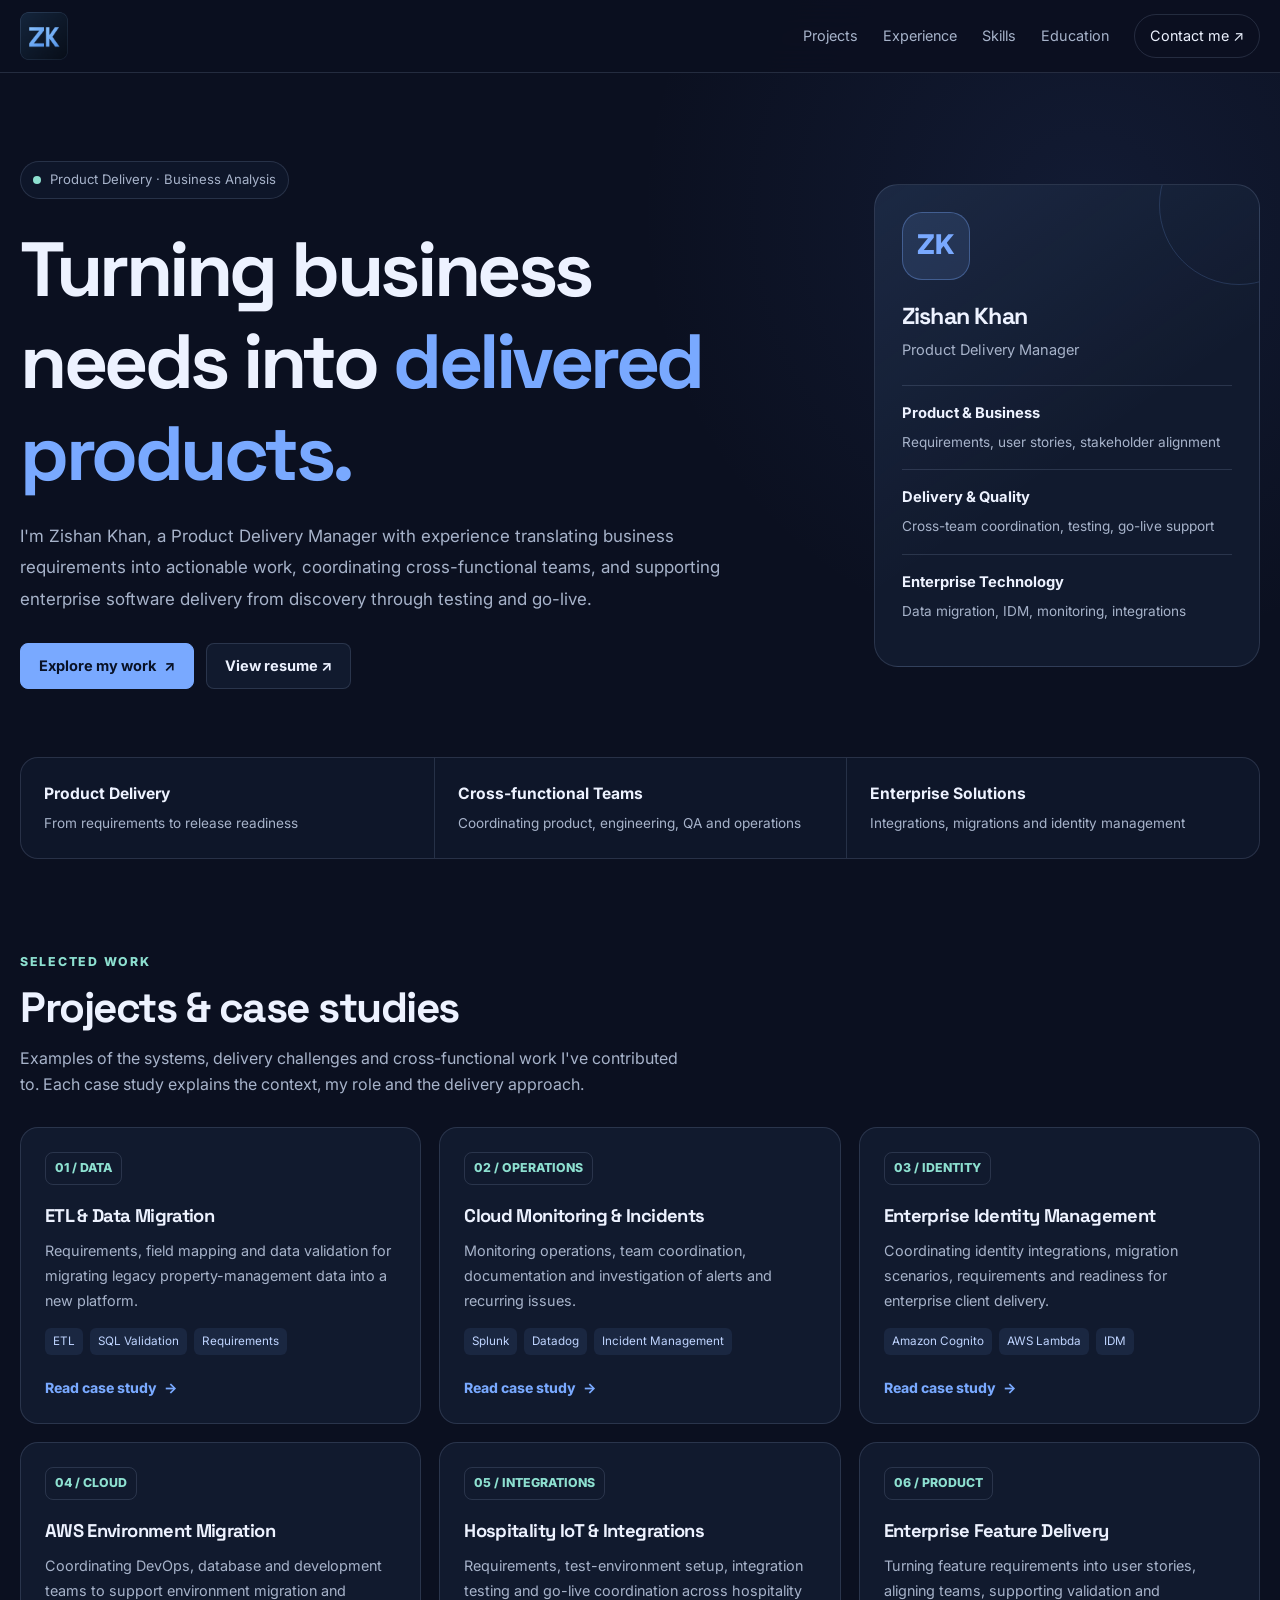
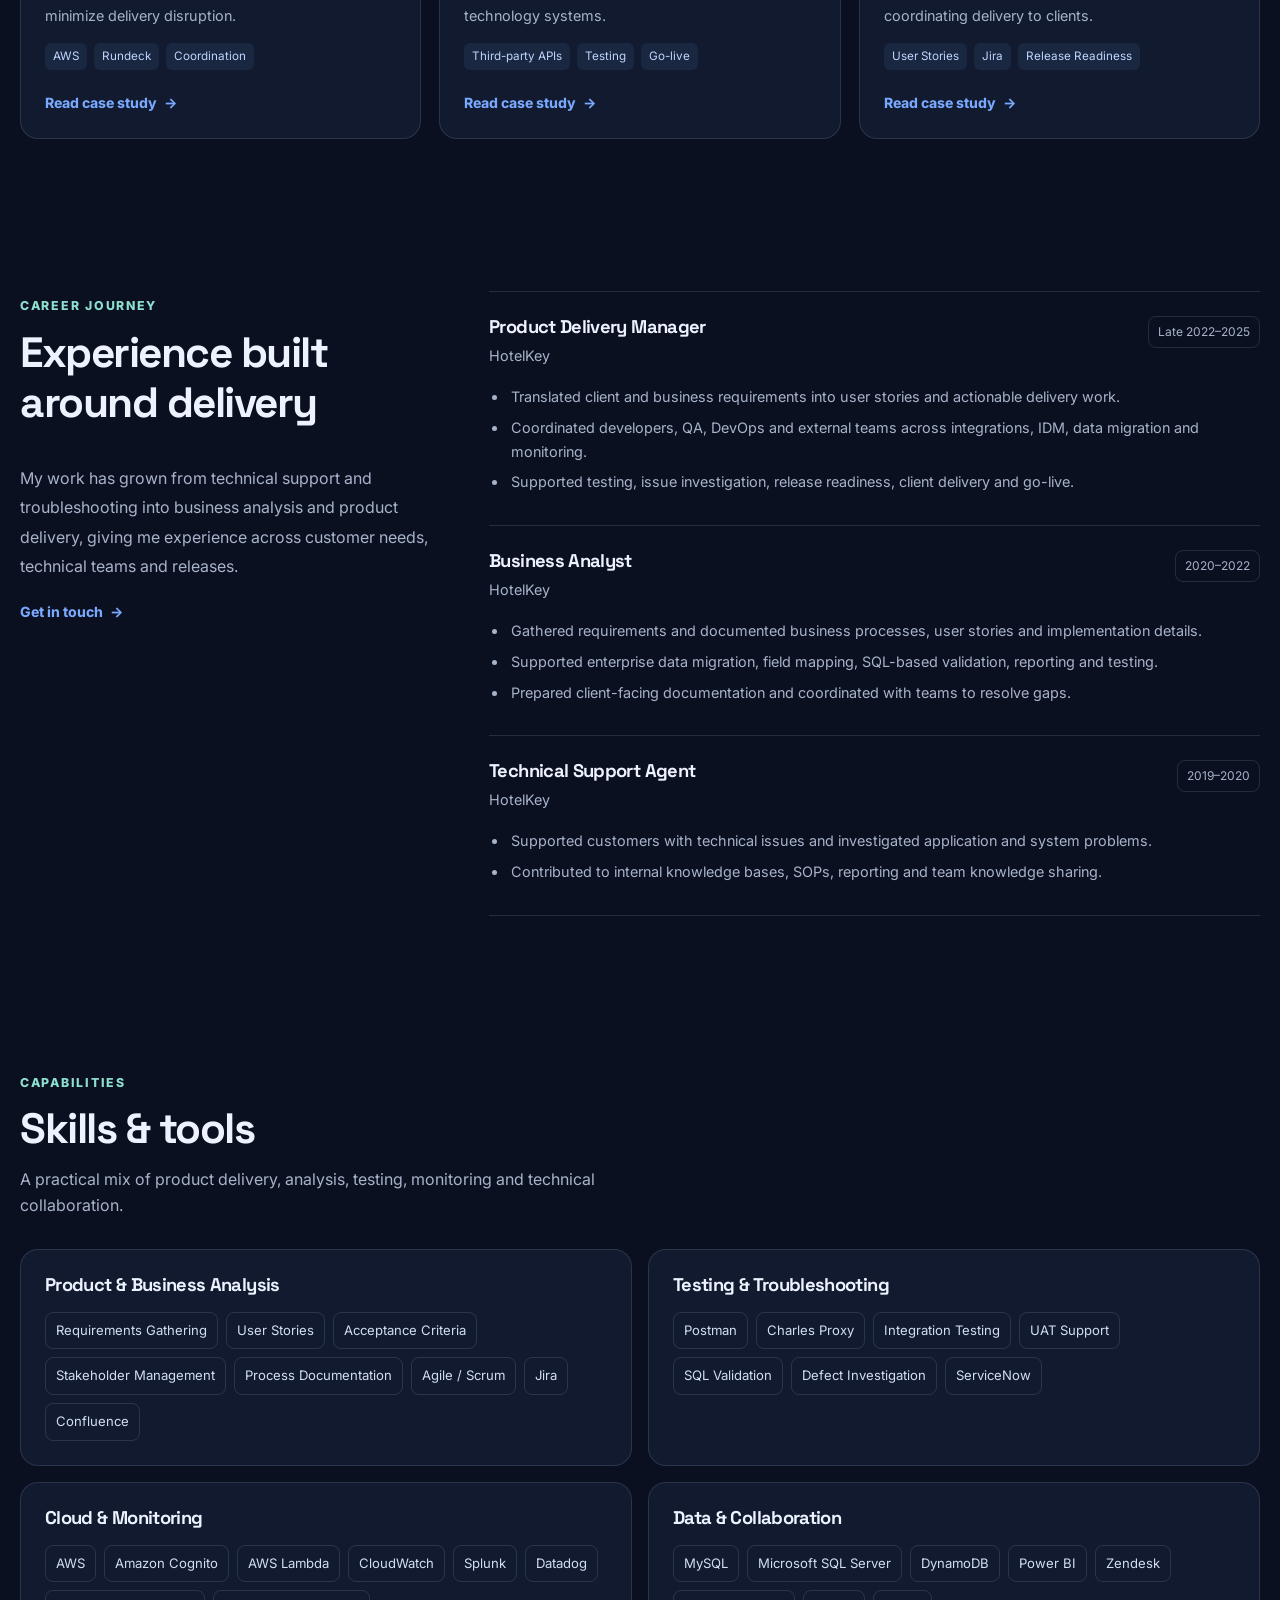
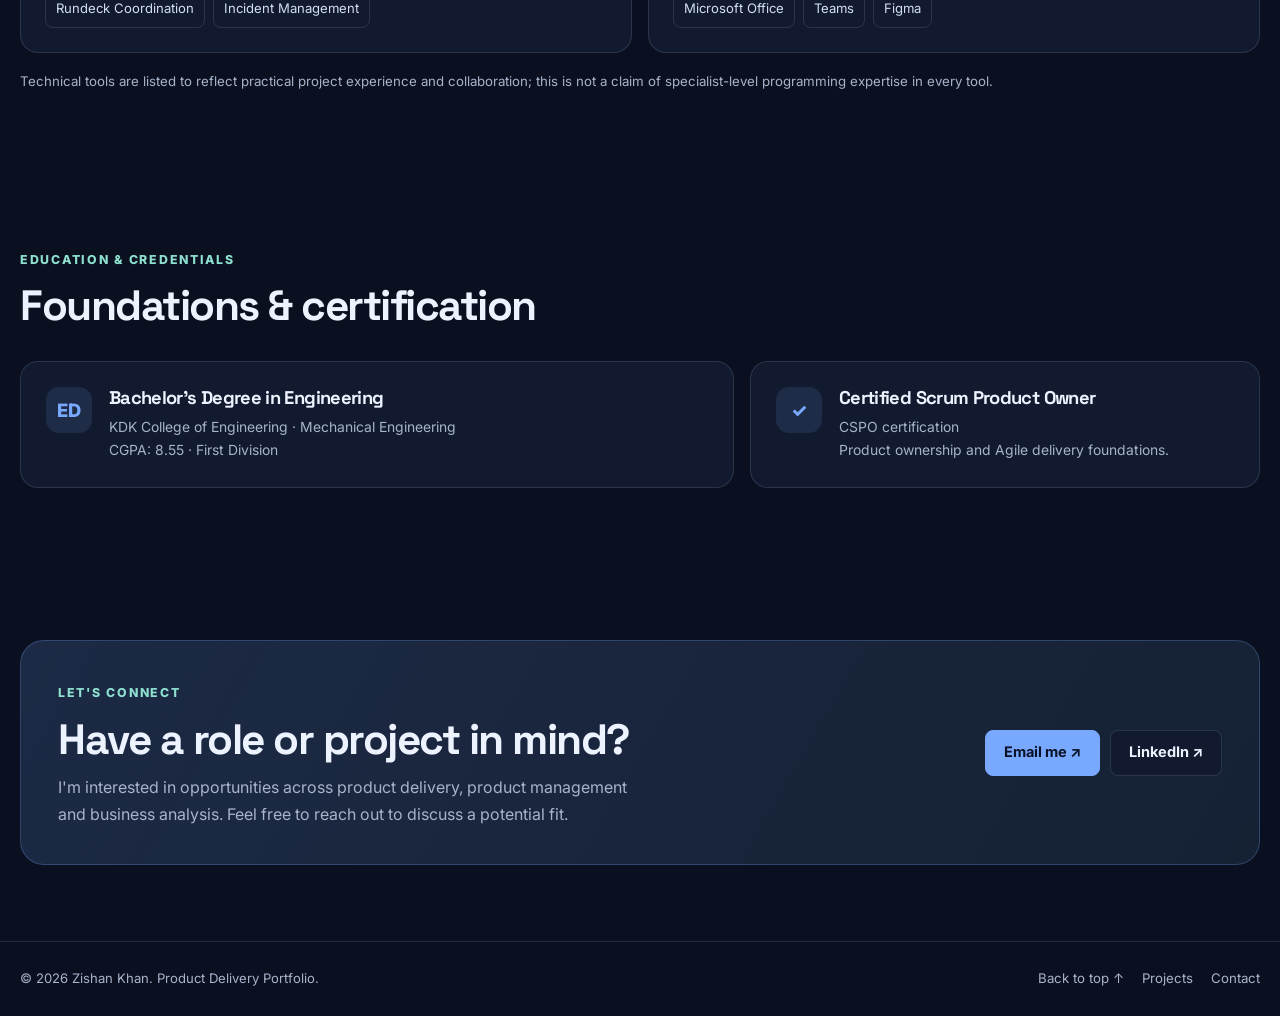
==== commit 1a1e4449: "Addtional changes in css and optimization" ====
--- a/index.html
+++ b/index.html
@@ -537,49 +537,6 @@
         </div>
     </footer>
 
-    <script>
-        const menuToggle = document.getElementById("menuToggle");
-        const navLinks = document.getElementById("navLinks");
-        const menuIcon = document.getElementById("menuIcon");
-
-        function closeMenu() {
-            navLinks.classList.remove("is-open");
-            menuToggle.setAttribute("aria-expanded", "false");
-            menuToggle.setAttribute("aria-label", "Open navigation menu");
-            menuIcon.textContent = "☰";
-        }
-
-        menuToggle.addEventListener("click", function () {
-            const isOpen = navLinks.classList.toggle("is-open");
-
-            menuToggle.setAttribute("aria-expanded", String(isOpen));
-            menuToggle.setAttribute(
-                "aria-label",
-                isOpen ? "Close navigation menu" : "Open navigation menu"
-            );
-
-            menuIcon.textContent = isOpen ? "✕" : "☰";
-        });
-
-        navLinks.querySelectorAll("a").forEach(function (link) {
-            link.addEventListener("click", closeMenu);
-        });
-
-        document.addEventListener("keydown", function (event) {
-            if (event.key === "Escape") {
-                closeMenu();
-            }
-        });
-
-        window.addEventListener("resize", function () {
-            if (window.innerWidth > 700) {
-                closeMenu();
-            }
-        });
-
-        document.getElementById("currentYear").textContent =
-            new Date().getFullYear();
-    </script>
-
+    <script src="case-study-common.js"></script>
 </body>
 </html>
--- a/styles.css
+++ b/styles.css
@@ -23,8 +23,17 @@
     --accent-2: #8de0d0;
     --case-accent: #8b9cff;
     --case-accent-soft: rgba(139, 156, 255, 0.12);
+    --case-accent-soft-strong: rgba(139, 156, 255, 0.13);
+    --case-accent-strong: #6679ed;
     --case-border: rgba(128, 128, 128, 0.24);
+    --case-border-soft: rgba(128, 128, 128, 0.23);
+    --case-border-strong: rgba(128, 128, 128, 0.25);
     --case-surface: rgba(128, 128, 128, 0.045);
+    --case-surface-raised: rgba(128, 128, 128, 0.055);
+    --case-muted-feature: #8b91a5;
+    --case-muted-quiet: #858da0;
+    --case-radius-idm: 14px;
+    --case-radius-monitor: 16px;
     --case-transition: 0.25s ease;
 
     /* Borders and effects */
@@ -32,7 +41,7 @@
     --border-strong: rgba(121, 169, 255, 0.45);
 
     /* Layout */
-    --content-width: 1120px;
+    --content-width: 1500px;
     --page-gutter: 20px;
 
     /* Consistent spacing */
@@ -656,27 +665,25 @@
 }
 
 .case-intro {
-    max-width: 780px;
+    max-width: 790px;
     font-size: 1.05rem;
-    line-height: 1.85;
+    line-height: 1.9;
     opacity: 0.86;
-}
-
-.case-hero p {
-    max-width: 800px;
-    font-size: 1.02rem;
-    line-height: 1.85;
 }
 
 .case-content {
     padding: 35px 0 70px;
 }
 
-.case-section {
+.case-section,
+.fd-section {
     padding: 32px 0;
-    margin-bottom: 42px;
     border-top: 1px solid var(--case-border);
     scroll-margin-top: 30px;
+}
+
+.case-section {
+    margin-bottom: 42px;
 }
 
 .case-section h2 {
@@ -806,6 +813,274 @@
 
 .case-footer a {
     text-decoration: none;
+}
+
+.aws-hero-actions,
+.etl-hero-actions,
+.idm-hero-actions {
+    display: flex;
+    flex-wrap: wrap;
+    gap: 12px;
+    margin: 24px 0;
+}
+
+.aws-progress-bar,
+.etl-progress-bar,
+.reading-progress-bar,
+.idm-progress-bar,
+.iot-progress-bar,
+.mon-progress-bar {
+    width: 0;
+    height: 100%;
+}
+
+.aws-progress-track,
+.etl-progress-track,
+.reading-progress-track,
+.idm-progress-track,
+.iot-progress-track,
+.mon-progress-track {
+    position: fixed;
+    inset: 0 0 auto;
+    height: 4px;
+}
+
+.aws-back-top,
+.etl-back-top,
+.fd-back-top,
+.idm-back-top,
+.iot-top-button,
+.mon-top-button {
+    --back-top-offset: 22px;
+    position: fixed;
+    right: var(--back-top-offset);
+    bottom: var(--back-top-offset);
+    width: 46px;
+    height: 46px;
+    cursor: pointer;
+    opacity: 0;
+    visibility: hidden;
+    transform: translateY(8px);
+}
+
+.iot-top-button {
+    --back-top-offset: 23px;
+}
+
+.aws-action,
+.etl-action,
+.idm-action {
+    --action-accent: var(--case-accent);
+    --action-accent-soft: var(--case-accent-soft);
+    --action-border: var(--case-border);
+    --action-surface: var(--case-surface);
+    --action-transition: var(--case-transition);
+    display: inline-flex;
+    align-items: center;
+    justify-content: center;
+    min-height: 43px;
+    padding: 10px 16px;
+    border: 1px solid var(--action-border);
+    border-radius: 9px;
+    color: inherit;
+    text-decoration: none;
+    background: var(--action-surface);
+    transition: transform var(--action-transition),
+                border-color var(--action-transition),
+                background var(--action-transition);
+}
+
+.aws-action {
+    --action-accent: var(--case-accent);
+    --action-accent-soft: var(--case-accent-soft);
+    --action-border: var(--case-border-soft);
+    --action-surface: var(--case-surface);
+    --action-transition: var(--case-transition);
+}
+
+.etl-action {
+    --action-accent: var(--case-accent);
+    --action-accent-soft: var(--case-accent-soft);
+    --action-border: var(--case-border-strong);
+    --action-surface: var(--case-surface);
+    --action-transition: var(--case-transition);
+}
+
+.idm-action {
+    --action-accent: var(--case-accent);
+    --action-accent-soft: var(--case-accent-soft);
+    --action-border: var(--case-border-soft);
+    --action-surface: var(--case-surface);
+    --action-transition: var(--case-transition);
+    gap: 8px;
+}
+
+.aws-action:hover,
+.etl-action:hover,
+.idm-action:hover {
+    transform: translateY(-2px);
+    border-color: var(--action-accent);
+    background: var(--action-accent-soft);
+}
+
+.aws-action-primary,
+.etl-action-primary,
+.idm-action-primary {
+    border-color: var(--action-accent);
+    background: var(--action-accent-soft);
+}
+
+.aws-stage:hover,
+.etl-stage-button:hover,
+.fd-stage:hover,
+.idm-stage:hover,
+.iot-stage:hover,
+.mon-workflow-step:hover {
+    transform: translateY(-3px);
+    border-color: var(--case-accent);
+}
+
+.aws-accordion[open] summary::after,
+.etl-expandable[open] summary::after,
+.iot-responsibility[open] summary::after,
+.mon-contribution[open] summary::after {
+    content: "−";
+}
+
+.fd-section p,
+.fd-section li,
+.iot-content p,
+.iot-content li,
+.mon-content p,
+.mon-content li {
+    line-height: 1.85;
+}
+
+.case-section ul,
+.case-section ol,
+.fd-section ul,
+.fd-section ol,
+.iot-content ul,
+.iot-content ol,
+.mon-content ul,
+.mon-content ol {
+    padding-left: 24px;
+}
+
+.aws-toc-title,
+.etl-toc-title,
+.idm-toc-title {
+    margin: 0 0 12px;
+    padding: 0 8px;
+    font-size: 0.78rem;
+    letter-spacing: 1px;
+    text-transform: uppercase;
+    opacity: 0.65;
+}
+
+.aws-mobile-toc summary,
+.etl-mobile-toc summary,
+.idm-toc-mobile summary {
+    cursor: pointer;
+    font-weight: 600;
+}
+
+.aws-mobile-links,
+.etl-mobile-links,
+.idm-toc-mobile .idm-mobile-links {
+    display: grid;
+    gap: 7px;
+    padding-top: 12px;
+}
+
+.aws-content,
+.etl-main,
+.fd-article,
+.idm-content,
+.iot-content,
+.mon-content,
+.iot-responsibility-title,
+.mon-contribution-title {
+    min-width: 0;
+}
+
+.aws-stage-detail h4,
+.aws-team-card h3,
+.etl-stage-detail h4,
+.idm-stage-detail h4,
+.iot-stage-detail h4,
+.mon-workflow-detail h4 {
+    margin: 0 0 8px;
+}
+
+.aws-stage-detail p,
+.etl-stage-detail p,
+.etl-expandable summary p,
+.etl-outcome-card p,
+.fd-stage-panel p,
+.idm-stage-detail p,
+.iot-responsibility-body ul,
+.mon-contribution-body ul {
+    margin: 0;
+}
+
+.aws-outcome-grid,
+.etl-outcome-grid,
+.iot-integration-grid {
+    display: grid;
+    grid-template-columns: repeat(2, minmax(0, 1fr));
+    gap: 14px;
+    margin: 24px 0;
+}
+
+.aws-team-card p,
+.iot-stage-detail p,
+.mon-workflow-detail p {
+    margin: 0;
+    font-size: 0.92rem;
+}
+
+.aws-back-top.visible,
+.etl-back-top.visible,
+.fd-back-top.visible,
+.idm-back-top.visible,
+.iot-top-button.visible,
+.mon-top-button.visible {
+    opacity: 1;
+    visibility: visible;
+    transform: translateY(0);
+}
+
+.aws-reveal.is-visible,
+.etl-reveal.is-visible,
+.fd-reveal.is-visible,
+.idm-reveal.is-visible,
+.iot-reveal.revealed,
+.mon-reveal.revealed {
+    opacity: 1;
+    transform: translateY(0);
+}
+
+.aws-reveal,
+.etl-reveal,
+.fd-reveal,
+.idm-reveal,
+.iot-reveal,
+.mon-reveal {
+    opacity: 0;
+    transform: translateY(var(--reveal-offset, 16px));
+    transition: opacity var(--reveal-duration, 0.55s) ease,
+                transform var(--reveal-duration, 0.55s) ease;
+}
+
+.fd-reveal,
+.mon-reveal {
+    --reveal-offset: 14px;
+    --reveal-duration: 0.5s;
+}
+
+.iot-reveal {
+    --reveal-offset: 15px;
 }
 
 .case-list {
@@ -1138,9 +1413,8 @@
 /* 17. RESPONSIVE: MOBILE */
 
 @media (max-width: 700px) {
-    :root {
-        --page-gutter: 15px;
-        --space-7: 57px;
+    .container {
+        width: min(var(--content-width), calc(100% - 30px));
     }
 
     .section {
@@ -1317,61 +1591,14 @@
 }
 
 /* ------------------------------------------------------------------------------------------------------------------------------------*/
-        :root {
-            --aws-accent: var(--case-accent);
-            --aws-accent-soft: var(--case-accent-soft);
-            --aws-border: rgba(128, 128, 128, .23);
-            --aws-surface: rgba(128, 128, 128, .045);
-            --aws-transition: .25s ease;
-        }
-
-        /* Reading progress */
+/* Reading progress */
         .aws-progress-track {
-            position: fixed;
             z-index: 1001;
-            inset: 0 0 auto;
-            height: 4px;
             pointer-events: none;
         }
 
         .aws-progress-bar {
-            width: 0;
-            height: 100%;
             background: linear-gradient(90deg, #8b9cff, #b6a0ff);
-        }
-
-        .aws-hero-actions {
-            display: flex;
-            flex-wrap: wrap;
-            gap: 12px;
-            margin: 24px 0;
-        }
-
-        .aws-action {
-            display: inline-flex;
-            align-items: center;
-            justify-content: center;
-            min-height: 43px;
-            padding: 10px 16px;
-            border: 1px solid var(--aws-border);
-            border-radius: 9px;
-            color: inherit;
-            text-decoration: none;
-            background: var(--aws-surface);
-            transition: transform var(--aws-transition),
-                        border-color var(--aws-transition),
-                        background var(--aws-transition);
-        }
-
-        .aws-action:hover {
-            transform: translateY(-2px);
-            border-color: var(--aws-accent);
-            background: var(--aws-accent-soft);
-        }
-
-        .aws-action-primary {
-            border-color: var(--aws-accent);
-            background: var(--aws-accent-soft);
         }
 
         /* Layout and table of contents */
@@ -1388,18 +1615,9 @@
             max-height: calc(100vh - 48px);
             overflow-y: auto;
             padding: 17px 12px;
-            border: 1px solid var(--aws-border);
+            border: 1px solid var(--case-border-soft);
             border-radius: 12px;
-            background: var(--aws-surface);
-        }
-
-        .aws-toc-title {
-            margin: 0 0 12px;
-            padding: 0 8px;
-            font-size: .78rem;
-            letter-spacing: 1px;
-            text-transform: uppercase;
-            opacity: .65;
+            background: var(--case-surface);
         }
 
         .aws-toc a {
@@ -1413,16 +1631,16 @@
             line-height: 1.45;
             text-decoration: none;
             opacity: .76;
-            transition: color var(--aws-transition),
-                        background var(--aws-transition),
-                        border-color var(--aws-transition);
+            transition: color var(--case-transition),
+                        background var(--case-transition),
+                        border-color var(--case-transition);
         }
 
         .aws-toc a:hover,
         .aws-toc a.active {
-            color: var(--aws-accent);
-            background: var(--aws-accent-soft);
-            border-left-color: var(--aws-accent);
+            color: var(--case-accent);
+            background: var(--case-accent-soft);
+            border-left-color: var(--case-accent);
             opacity: 1;
         }
 
@@ -1430,20 +1648,9 @@
             display: none;
             margin: 8px 0 24px;
             padding: 12px 14px;
-            border: 1px solid var(--aws-border);
+            border: 1px solid var(--case-border-soft);
             border-radius: 10px;
-            background: var(--aws-surface);
-        }
-
-        .aws-mobile-toc summary {
-            cursor: pointer;
-            font-weight: 600;
-        }
-
-        .aws-mobile-links {
-            display: grid;
-            gap: 7px;
-            padding-top: 12px;
+            background: var(--case-surface);
         }
 
         .aws-mobile-links a {
@@ -1452,10 +1659,6 @@
             padding: 5px 0;
         }
 
-        .aws-content {
-            min-width: 0;
-        }
-
         .aws-muted {
             opacity: .78;
         }
@@ -1464,9 +1667,9 @@
         .aws-workflow {
             margin: 24px 0;
             padding: 20px;
-            border: 1px solid var(--aws-border);
+            border: 1px solid var(--case-border-soft);
             border-radius: 14px;
-            background: var(--aws-surface);
+            background: var(--case-surface);
         }
 
         .aws-workflow > h3 {
@@ -1486,28 +1689,23 @@
             text-align: left;
             color: inherit;
             cursor: pointer;
-            border: 1px solid var(--aws-border);
+            border: 1px solid var(--case-border-soft);
             border-radius: 10px;
-            background: var(--aws-surface);
-            transition: transform var(--aws-transition),
-                        border-color var(--aws-transition),
-                        background var(--aws-transition);
-        }
-
-        .aws-stage:hover {
-            transform: translateY(-3px);
-            border-color: var(--aws-accent);
+            background: var(--case-surface);
+            transition: transform var(--case-transition),
+                        border-color var(--case-transition),
+                        background var(--case-transition);
         }
 
         .aws-stage[aria-pressed="true"] {
-            border-color: var(--aws-accent);
-            background: var(--aws-accent-soft);
+            border-color: var(--case-accent);
+            background: var(--case-accent-soft);
         }
 
         .aws-stage-number {
             display: block;
             margin-bottom: 12px;
-            color: var(--aws-accent);
+            color: var(--case-accent);
             font-size: .78rem;
             font-weight: 800;
             letter-spacing: 1px;
@@ -1522,17 +1720,9 @@
         .aws-stage-detail {
             margin-top: 14px;
             padding: 18px;
-            border: 1px solid var(--aws-border);
+            border: 1px solid var(--case-border-soft);
             border-radius: 10px;
             line-height: 1.8;
-        }
-
-        .aws-stage-detail h4 {
-            margin: 0 0 8px;
-        }
-
-        .aws-stage-detail p {
-            margin: 0;
         }
 
         /* Cross-team coordination visual */
@@ -1545,16 +1735,16 @@
 
         .aws-team-card {
             padding: 18px;
-            border: 1px solid var(--aws-border);
+            border: 1px solid var(--case-border-soft);
             border-radius: 12px;
-            background: var(--aws-surface);
-            transition: transform var(--aws-transition),
-                        border-color var(--aws-transition);
+            background: var(--case-surface);
+            transition: transform var(--case-transition),
+                        border-color var(--case-transition);
         }
 
         .aws-team-card:hover {
             transform: translateY(-3px);
-            border-color: var(--aws-accent);
+            border-color: var(--case-accent);
         }
 
         .aws-team-icon {
@@ -1564,28 +1754,19 @@
             height: 38px;
             margin-bottom: 12px;
             border-radius: 10px;
-            color: var(--aws-accent);
-            background: var(--aws-accent-soft);
+            color: var(--case-accent);
+            background: var(--case-accent-soft);
             font-size: 1.1rem;
             font-weight: 800;
-        }
-
-        .aws-team-card h3 {
-            margin: 0 0 8px;
-        }
-
-        .aws-team-card p {
-            margin: 0;
-            font-size: .92rem;
         }
 
         /* Expandable responsibilities */
         .aws-accordion {
             margin: 14px 0;
-            border: 1px solid var(--aws-border);
+            border: 1px solid var(--case-border-soft);
             border-radius: 10px;
-            background: var(--aws-surface);
-            transition: border-color var(--aws-transition);
+            background: var(--case-surface);
+            transition: border-color var(--case-transition);
         }
 
         .aws-accordion[open] {
@@ -1610,13 +1791,9 @@
             position: absolute;
             top: 50%;
             right: 17px;
-            color: var(--aws-accent);
+            color: var(--case-accent);
             font-size: 1.35rem;
             transform: translateY(-50%);
-        }
-
-        .aws-accordion[open] summary::after {
-            content: "−";
         }
 
         .aws-accordion-body {
@@ -1641,26 +1818,19 @@
         }
 
         /* Outcome cards */
-        .aws-outcome-grid {
-            display: grid;
-            grid-template-columns: repeat(2, minmax(0, 1fr));
-            gap: 14px;
-            margin: 24px 0;
-        }
-
         .aws-outcome-card {
             padding: 19px;
-            border: 1px solid var(--aws-border);
+            border: 1px solid var(--case-border-soft);
             border-radius: 12px;
-            background: var(--aws-surface);
+            background: var(--case-surface);
             line-height: 1.8;
-            transition: transform var(--aws-transition),
-                        border-color var(--aws-transition);
+            transition: transform var(--case-transition),
+                        border-color var(--case-transition);
         }
 
         .aws-outcome-card:hover {
             transform: translateY(-3px);
-            border-color: var(--aws-accent);
+            border-color: var(--case-accent);
         }
 
         .aws-outcome-card strong {
@@ -1671,47 +1841,20 @@
         .aws-outcome-icon {
             display: inline-block;
             margin-bottom: 8px;
-            color: var(--aws-accent);
+            color: var(--case-accent);
             font-size: 1.15rem;
         }
 
         .aws-back-top {
-            position: fixed;
             z-index: 900;
-            right: 22px;
-            bottom: 22px;
             display: grid;
             place-items: center;
-            width: 46px;
-            height: 46px;
             color: inherit;
-            border: 1px solid var(--aws-border);
+            border: 1px solid var(--case-border-soft);
             border-radius: 50%;
-            background: var(--aws-surface);
+            background: var(--case-surface);
             box-shadow: 0 6px 24px rgba(0,0,0,.12);
-            cursor: pointer;
-            opacity: 0;
-            visibility: hidden;
-            transform: translateY(8px);
-            transition: all var(--aws-transition);
-        }
-
-        .aws-back-top.visible {
-            opacity: 1;
-            visibility: visible;
-            transform: translateY(0);
-        }
-
-        /* Scroll reveal */
-        .aws-reveal {
-            opacity: 0;
-            transform: translateY(16px);
-            transition: opacity .55s ease, transform .55s ease;
-        }
-
-        .aws-reveal.is-visible {
-            opacity: 1;
-            transform: translateY(0);
+            transition: all var(--case-transition);
         }
 
         @media (max-width: 1100px) {
@@ -1768,26 +1911,13 @@
         }
 
    /* ------------------------------------------------------------------------------------------------------------------------------------*/
-        :root {
-            --etl-accent: var(--case-accent);
-            --etl-accent-soft: var(--case-accent-soft);
-            --etl-border: rgba(128, 128, 128, .25);
-            --etl-surface: rgba(128, 128, 128, .045);
-            --etl-transition: .25s ease;
-        }
-
-        /* Reading progress */
+/* Reading progress */
         .etl-progress-track {
-            position: fixed;
             z-index: 1001;
-            inset: 0 0 auto;
-            height: 4px;
             pointer-events: none;
         }
 
         .etl-progress-bar {
-            width: 0;
-            height: 100%;
             background: linear-gradient(90deg, #8b9cff, #b6a0ff);
         }
 
@@ -1798,52 +1928,18 @@
             padding-right: 24px;
         }
 
-        .etl-hero-actions {
-            display: flex;
-            flex-wrap: wrap;
-            gap: 12px;
-            margin: 24px 0;
-        }
-
-        .etl-action {
-            display: inline-flex;
-            align-items: center;
-            justify-content: center;
-            min-height: 43px;
-            padding: 10px 16px;
-            border: 1px solid var(--etl-border);
-            border-radius: 9px;
-            color: inherit;
-            text-decoration: none;
-            background: var(--etl-surface);
-            transition: transform var(--etl-transition),
-                        border-color var(--etl-transition),
-                        background var(--etl-transition);
-        }
-
-        .etl-action:hover {
-            transform: translateY(-2px);
-            border-color: var(--etl-accent);
-            background: var(--etl-accent-soft);
-        }
-
-        .etl-action-primary {
-            border-color: var(--etl-accent);
-            background: var(--etl-accent-soft);
-        }
-
         .artifact-card {
             padding: 22px;
-            border: 1px solid var(--etl-border);
+            border: 1px solid var(--case-border-strong);
             border-radius: 12px;
-            background: var(--etl-surface);
-            transition: transform var(--etl-transition),
-                        border-color var(--etl-transition);
+            background: var(--case-surface);
+            transition: transform var(--case-transition),
+                        border-color var(--case-transition);
         }
 
         .artifact-card:hover {
             transform: translateY(-3px);
-            border-color: var(--etl-accent);
+            border-color: var(--case-accent);
         }
 
         /* Page layout */
@@ -1860,18 +1956,9 @@
             max-height: calc(100vh - 48px);
             overflow-y: auto;
             padding: 16px 12px;
-            border: 1px solid var(--etl-border);
+            border: 1px solid var(--case-border-strong);
             border-radius: 12px;
-            background: var(--etl-surface);
-        }
-
-        .etl-toc-title {
-            margin: 0 0 12px;
-            padding: 0 8px;
-            font-size: .78rem;
-            letter-spacing: 1px;
-            text-transform: uppercase;
-            opacity: .65;
+            background: var(--case-surface);
         }
 
         .etl-toc a {
@@ -1885,16 +1972,16 @@
             line-height: 1.45;
             text-decoration: none;
             opacity: .78;
-            transition: color var(--etl-transition),
-                        background var(--etl-transition),
-                        border-color var(--etl-transition);
+            transition: color var(--case-transition),
+                        background var(--case-transition),
+                        border-color var(--case-transition);
         }
 
         .etl-toc a:hover,
         .etl-toc a.active {
-            color: var(--etl-accent);
-            background: var(--etl-accent-soft);
-            border-left-color: var(--etl-accent);
+            color: var(--case-accent);
+            background: var(--case-accent-soft);
+            border-left-color: var(--case-accent);
             opacity: 1;
         }
 
@@ -1902,30 +1989,15 @@
             display: none;
             margin: 8px 0 24px;
             padding: 12px 14px;
-            border: 1px solid var(--etl-border);
+            border: 1px solid var(--case-border-strong);
             border-radius: 10px;
-            background: var(--etl-surface);
-        }
-
-        .etl-mobile-toc summary {
-            cursor: pointer;
-            font-weight: 600;
-        }
-
-        .etl-mobile-links {
-            display: grid;
-            gap: 7px;
-            padding-top: 12px;
+            background: var(--case-surface);
         }
 
         .etl-mobile-links a {
             padding: 5px 0;
             color: inherit;
             text-decoration: none;
-        }
-
-        .etl-main {
-            min-width: 0;
         }
 
         .etl-muted {
@@ -1943,7 +2015,7 @@
             width: 100%;
             padding: 0;
             overflow: hidden;
-            border: 1px solid var(--etl-border);
+            border: 1px solid var(--case-border-strong);
             border-radius: 12px;
             background: #0b0d14;
             cursor: zoom-in;
@@ -1964,7 +2036,7 @@
         .etl-zoom-hint {
             display: block;
             padding: 10px 12px;
-            border-top: 1px solid var(--etl-border);
+            border-top: 1px solid var(--case-border-strong);
             font-size: .82rem;
             text-align: center;
             opacity: .75;
@@ -2040,9 +2112,9 @@
         .etl-workflow-panel {
             margin: 24px 0;
             padding: 20px;
-            border: 1px solid var(--etl-border);
+            border: 1px solid var(--case-border-strong);
             border-radius: 14px;
-            background: var(--etl-surface);
+            background: var(--case-surface);
         }
 
         .etl-workflow-panel > h3 {
@@ -2062,29 +2134,24 @@
             padding: 14px;
             color: inherit;
             text-align: left;
-            border: 1px solid var(--etl-border);
+            border: 1px solid var(--case-border-strong);
             border-radius: 10px;
-            background: var(--etl-surface);
+            background: var(--case-surface);
             cursor: pointer;
-            transition: transform var(--etl-transition),
-                        border-color var(--etl-transition),
-                        background var(--etl-transition);
-        }
-
-        .etl-stage-button:hover {
-            transform: translateY(-3px);
-            border-color: var(--etl-accent);
+            transition: transform var(--case-transition),
+                        border-color var(--case-transition),
+                        background var(--case-transition);
         }
 
         .etl-stage-button[aria-pressed="true"] {
-            border-color: var(--etl-accent);
-            background: var(--etl-accent-soft);
+            border-color: var(--case-accent);
+            background: var(--case-accent-soft);
         }
 
         .etl-stage-number {
             display: block;
             margin-bottom: 10px;
-            color: var(--etl-accent);
+            color: var(--case-accent);
             font-size: .76rem;
             font-weight: 800;
             letter-spacing: 1px;
@@ -2098,13 +2165,9 @@
 
         .etl-stage-detail {
             padding: 18px;
-            border: 1px solid var(--etl-border);
+            border: 1px solid var(--case-border-strong);
             border-radius: 10px;
             line-height: 1.8;
-        }
-
-        .etl-stage-detail h4 {
-            margin: 0 0 8px;
         }
 
         .etl-stage-detail p {
@@ -2150,20 +2213,12 @@
             position: absolute;
             top: 18px;
             right: 18px;
-            color: var(--etl-accent);
+            color: var(--case-accent);
             font-size: 1.35rem;
-        }
-
-        .etl-expandable[open] summary::after {
-            content: "−";
         }
 
         .etl-expandable summary h3 {
             margin: 0 0 9px;
-        }
-
-        .etl-expandable summary p {
-            margin: 0;
         }
 
         .etl-expandable-body {
@@ -2176,25 +2231,18 @@
         }
 
         /* Outcome cards */
-        .etl-outcome-grid {
-            display: grid;
-            grid-template-columns: repeat(2, minmax(0, 1fr));
-            gap: 14px;
-            margin: 24px 0;
-        }
-
         .etl-outcome-card {
             padding: 20px;
-            border: 1px solid var(--etl-border);
+            border: 1px solid var(--case-border-strong);
             border-radius: 12px;
-            background: var(--etl-surface);
-            transition: transform var(--etl-transition),
-                        border-color var(--etl-transition);
+            background: var(--case-surface);
+            transition: transform var(--case-transition),
+                        border-color var(--case-transition);
         }
 
         .etl-outcome-card:hover {
             transform: translateY(-3px);
-            border-color: var(--etl-accent);
+            border-color: var(--case-accent);
         }
 
         .etl-outcome-card h3 {
@@ -2202,56 +2250,25 @@
             font-size: 1rem;
         }
 
-        .etl-outcome-card p {
-            margin: 0;
-        }
-
         .etl-outcome-number {
             display: block;
             margin-bottom: 10px;
-            color: var(--etl-accent);
+            color: var(--case-accent);
             font-weight: 800;
             letter-spacing: 1px;
         }
 
         /* Skills and footer */
         .etl-back-top {
-            position: fixed;
             z-index: 900;
-            right: 22px;
-            bottom: 22px;
             display: grid;
             place-items: center;
-            width: 46px;
-            height: 46px;
-            border: 1px solid var(--etl-border);
+            border: 1px solid var(--case-border-strong);
             border-radius: 50%;
             color: inherit;
-            background: var(--etl-surface);
+            background: var(--case-surface);
             box-shadow: 0 6px 24px rgba(0,0,0,.12);
-            cursor: pointer;
-            opacity: 0;
-            visibility: hidden;
-            transform: translateY(8px);
-            transition: all var(--etl-transition);
-        }
-
-        .etl-back-top.visible {
-            opacity: 1;
-            visibility: visible;
-            transform: translateY(0);
-        }
-
-        /* Scroll reveal */
-        .etl-reveal {
-            opacity: 0;
-            transform: translateY(16px);
-            transition: opacity .55s ease, transform .55s ease;
-        }
-
-        .etl-reveal.is-visible {
-            opacity: 1;
-            transform: translateY(0);
+            transition: all var(--case-transition);
         }
 
         @media (max-width: 1050px) {
@@ -2330,29 +2347,15 @@
 
 /* ------------------------------------------------------------------------------------------------------------------------------------ */
 
-        :root {
-            --fd-accent: var(--case-accent);
-            --fd-accent-soft: rgba(139, 156, 255, 0.13);
-            --fd-border: rgba(128, 128, 128, 0.25);
-            --fd-surface: rgba(128, 128, 128, 0.045);
-            --fd-muted: #8b91a5;
-        }
-
-        /* Reading progress */
+/* Reading progress */
 
         .reading-progress-track {
-            position: fixed;
-            top: 0;
-            left: 0;
             z-index: 9999;
             width: 100%;
-            height: 4px;
             background: transparent;
         }
 
         .reading-progress-bar {
-            width: 0;
-            height: 100%;
             background: linear-gradient(90deg, #8b9cff, #b5c0ff);
             transition: width 0.1s linear;
         }
@@ -2372,7 +2375,7 @@
 
         .fd-label {
             display: inline-block;
-            color: var(--fd-accent);
+            color: var(--case-accent);
             font-size: 0.82rem;
             font-weight: 700;
             letter-spacing: 1.1px;
@@ -2386,13 +2389,6 @@
             font-size: clamp(2rem, 4vw, 3.4rem);
         }
 
-        .fd-intro {
-            max-width: 790px;
-            font-size: 1.05rem;
-            line-height: 1.9;
-            opacity: 0.86;
-        }
-
         .fd-meta {
             display: grid;
             grid-template-columns: repeat(4, minmax(0, 1fr));
@@ -2402,9 +2398,9 @@
 
         .fd-meta-card {
             padding: 21px;
-            border: 1px solid var(--fd-border);
+            border: 1px solid var(--case-border-strong);
             border-radius: 14px;
-            background: var(--fd-surface);
+            background: var(--case-surface);
             transition: transform 0.2s ease, border-color 0.2s ease;
         }
 
@@ -2446,9 +2442,9 @@
             max-height: calc(100vh - 56px);
             overflow-y: auto;
             padding: 20px 14px;
-            border: 1px solid var(--fd-border);
+            border: 1px solid var(--case-border-strong);
             border-radius: 14px;
-            background: var(--fd-surface);
+            background: var(--case-surface);
         }
 
         .fd-toc-heading {
@@ -2476,18 +2472,18 @@
 
         .fd-toc a:hover,
         .fd-toc a.active {
-            border-left-color: var(--fd-accent);
-            background: var(--fd-accent-soft);
-            color: var(--fd-accent);
+            border-left-color: var(--case-accent);
+            background: var(--case-accent-soft-strong);
+            color: var(--case-accent);
             opacity: 1;
         }
 
         .fd-mobile-toc {
             display: none;
             margin: 0 0 24px;
-            border: 1px solid var(--fd-border);
+            border: 1px solid var(--case-border-strong);
             border-radius: 12px;
-            background: var(--fd-surface);
+            background: var(--case-surface);
         }
 
         .fd-mobile-toc summary {
@@ -2511,16 +2507,6 @@
 
         /* Main sections */
 
-        .fd-article {
-            min-width: 0;
-        }
-
-        .fd-section {
-            padding: 32px 0;
-            border-top: 1px solid var(--fd-border);
-            scroll-margin-top: 30px;
-        }
-
         .fd-section:first-child {
             border-top: 0;
             padding-top: 0;
@@ -2538,20 +2524,10 @@
             line-height: 1.5;
         }
 
-        .fd-section p,
-        .fd-section li {
-            line-height: 1.85;
-        }
-
         .fd-section p {
             margin-bottom: 16px;
         }
 
-        .fd-section ul,
-        .fd-section ol {
-            padding-left: 24px;
-        }
-
         .fd-section li {
             margin-bottom: 10px;
         }
@@ -2560,7 +2536,7 @@
             margin-bottom: 0;
         }
 
-        .fd-section-intro {
+        .case-section-intro {
             max-width: 850px;
             opacity: 0.86;
         }
@@ -2568,9 +2544,9 @@
         .fd-callout {
             padding: 22px;
             margin: 22px 0;
-            border-left: 3px solid var(--fd-accent);
+            border-left: 3px solid var(--case-accent);
             border-radius: 0 10px 10px 0;
-            background: var(--fd-accent-soft);
+            background: var(--case-accent-soft-strong);
             line-height: 1.85;
         }
 
@@ -2586,9 +2562,9 @@
         .fd-card {
             min-width: 0;
             padding: 21px;
-            border: 1px solid var(--fd-border);
+            border: 1px solid var(--case-border-strong);
             border-radius: 13px;
-            background: var(--fd-surface);
+            background: var(--case-surface);
             transition: transform 0.2s ease, border-color 0.2s ease;
         }
 
@@ -2610,7 +2586,7 @@
         }
 
         .fd-card summary {
-            color: var(--fd-accent);
+            color: var(--case-accent);
             cursor: pointer;
             font-size: 0.9rem;
             font-weight: 600;
@@ -2638,9 +2614,9 @@
             width: 100%;
             min-width: 0;
             padding: 18px;
-            border: 1px solid var(--fd-border);
+            border: 1px solid var(--case-border-strong);
             border-radius: 12px;
-            background: var(--fd-surface);
+            background: var(--case-surface);
             color: inherit;
             text-align: left;
             cursor: pointer;
@@ -2649,14 +2625,9 @@
                         background 0.2s ease;
         }
 
-        .fd-stage:hover {
-            transform: translateY(-3px);
-            border-color: var(--fd-accent);
-        }
-
         .fd-stage[aria-pressed="true"] {
-            border-color: var(--fd-accent);
-            background: var(--fd-accent-soft);
+            border-color: var(--case-accent);
+            background: var(--case-accent-soft-strong);
             box-shadow: 0 0 0 1px rgba(139, 156, 255, 0.15);
         }
 
@@ -2668,8 +2639,8 @@
             height: 34px;
             margin-bottom: 13px;
             border-radius: 50%;
-            background: var(--fd-accent-soft);
-            color: var(--fd-accent);
+            background: var(--case-accent-soft-strong);
+            color: var(--case-accent);
             font-size: 0.88rem;
             font-weight: 700;
         }
@@ -2689,13 +2660,13 @@
             padding: 22px;
             border: 1px solid rgba(139, 156, 255, 0.4);
             border-radius: 12px;
-            background: var(--fd-accent-soft);
+            background: var(--case-accent-soft-strong);
         }
 
         .fd-stage-panel-label {
             display: block;
             margin-bottom: 8px;
-            color: var(--fd-accent);
+            color: var(--case-accent);
             font-size: 0.76rem;
             font-weight: 700;
             letter-spacing: 0.9px;
@@ -2704,10 +2675,6 @@
 
         .fd-stage-panel h3 {
             margin: 0 0 10px;
-        }
-
-        .fd-stage-panel p {
-            margin: 0;
         }
 
         .fd-workflow-note {
@@ -2722,15 +2689,15 @@
         .fd-example {
             padding: 24px;
             margin: 24px 0;
-            border: 1px solid var(--fd-border);
+            border: 1px solid var(--case-border-strong);
             border-radius: 14px;
-            background: var(--fd-surface);
+            background: var(--case-surface);
         }
 
         .fd-example-label {
             display: block;
             margin-bottom: 12px;
-            color: var(--fd-accent);
+            color: var(--case-accent);
             font-size: 0.78rem;
             font-weight: 700;
             letter-spacing: 0.8px;
@@ -2757,7 +2724,7 @@
         .fd-skill {
             display: inline-flex;
             padding: 8px 12px;
-            border: 1px solid var(--fd-border);
+            border: 1px solid var(--case-border-strong);
             border-radius: 999px;
             font-size: 0.87rem;
             line-height: 1.4;
@@ -2771,7 +2738,7 @@
             justify-content: space-between;
             gap: 18px;
             padding: 34px 0 60px;
-            border-top: 1px solid var(--fd-border);
+            border-top: 1px solid var(--case-border-strong);
         }
 
         .fd-footer a {
@@ -2785,46 +2752,20 @@
         }
 
         .fd-back-top {
-            position: fixed;
-            right: 22px;
-            bottom: 22px;
             z-index: 100;
             display: inline-flex;
             align-items: center;
             justify-content: center;
-            width: 46px;
-            height: 46px;
-            border: 1px solid var(--fd-border);
+            border: 1px solid var(--case-border-strong);
             border-radius: 50%;
-            background: var(--fd-accent);
+            background: var(--case-accent);
             color: #101321;
             font-size: 1.2rem;
-            cursor: pointer;
-            opacity: 0;
-            visibility: hidden;
-            transform: translateY(8px);
             transition: opacity 0.2s ease, visibility 0.2s ease,
                         transform 0.2s ease;
         }
 
-        .fd-back-top.visible {
-            opacity: 1;
-            visibility: visible;
-            transform: translateY(0);
-        }
-
         /* Reveal on scroll */
-
-        .fd-reveal {
-            opacity: 0;
-            transform: translateY(14px);
-            transition: opacity 0.5s ease, transform 0.5s ease;
-        }
-
-        .fd-reveal.is-visible {
-            opacity: 1;
-            transform: translateY(0);
-        }
 
         @media (max-width: 1050px) {
             .fd-layout {
@@ -2899,64 +2840,15 @@
         }
     /* ------------------------------------------------------------------------------------------------------------------------------------ */
 
-        :root {
-            --idm-accent: var(--case-accent);
-            --idm-accent-soft: var(--case-accent-soft);
-            --idm-border: rgba(128, 128, 128, .23);
-            --idm-surface: rgba(128, 128, 128, .045);
-            --idm-radius: 14px;
-            --idm-transition: .25s ease;
-        }
-
-        /* Reading progress */
+/* Reading progress */
         .idm-progress-track {
-            position: fixed;
             z-index: 1001;
-            inset: 0 0 auto;
-            height: 4px;
             background: transparent;
         }
 
         .idm-progress-bar {
-            width: 0;
-            height: 100%;
             background: linear-gradient(90deg, #8b9cff, #b6a0ff);
             transition: width .08s linear;
-        }
-
-        .idm-hero-actions {
-            display: flex;
-            flex-wrap: wrap;
-            gap: 12px;
-            margin: 24px 0;
-        }
-
-        .idm-action {
-            display: inline-flex;
-            align-items: center;
-            justify-content: center;
-            gap: 8px;
-            min-height: 43px;
-            padding: 10px 16px;
-            border: 1px solid var(--idm-border);
-            border-radius: 9px;
-            color: inherit;
-            text-decoration: none;
-            background: var(--idm-surface);
-            transition: transform var(--idm-transition),
-                        border-color var(--idm-transition),
-                        background var(--idm-transition);
-        }
-
-        .idm-action:hover {
-            transform: translateY(-2px);
-            border-color: var(--idm-accent);
-            background: var(--idm-accent-soft);
-        }
-
-        .idm-action-primary {
-            border-color: var(--idm-accent);
-            background: var(--idm-accent-soft);
         }
 
         /* Main page layout */
@@ -2973,18 +2865,9 @@
             max-height: calc(100vh - 48px);
             overflow-y: auto;
             padding: 17px 12px;
-            border: 1px solid var(--idm-border);
+            border: 1px solid var(--case-border-soft);
             border-radius: 12px;
-            background: var(--idm-surface);
-        }
-
-        .idm-toc-title {
-            margin: 0 0 12px;
-            padding: 0 8px;
-            font-size: .78rem;
-            letter-spacing: 1px;
-            text-transform: uppercase;
-            opacity: .65;
+            background: var(--case-surface);
         }
 
         .idm-toc a {
@@ -2998,16 +2881,16 @@
             line-height: 1.45;
             text-decoration: none;
             opacity: .76;
-            transition: color var(--idm-transition),
-                        background var(--idm-transition),
-                        border-color var(--idm-transition);
+            transition: color var(--case-transition),
+                        background var(--case-transition),
+                        border-color var(--case-transition);
         }
 
         .idm-toc a:hover,
         .idm-toc a.active {
-            color: var(--idm-accent);
-            background: var(--idm-accent-soft);
-            border-left-color: var(--idm-accent);
+            color: var(--case-accent);
+            background: var(--case-accent-soft);
+            border-left-color: var(--case-accent);
             opacity: 1;
         }
 
@@ -3015,20 +2898,9 @@
             display: none;
             margin: 8px 0 24px;
             padding: 12px 14px;
-            border: 1px solid var(--idm-border);
+            border: 1px solid var(--case-border-soft);
             border-radius: 10px;
-            background: var(--idm-surface);
-        }
-
-        .idm-toc-mobile summary {
-            cursor: pointer;
-            font-weight: 600;
-        }
-
-        .idm-toc-mobile .idm-mobile-links {
-            display: grid;
-            gap: 7px;
-            padding-top: 12px;
+            background: var(--case-surface);
         }
 
         .idm-toc-mobile a {
@@ -3037,22 +2909,13 @@
             padding: 5px 0;
         }
 
-        .idm-content {
-            min-width: 0;
-        }
-
-        .section-intro {
-            max-width: 900px;
-            opacity: .85;
-        }
-
         /* Interactive workflow */
         .idm-workflow {
             margin: 24px 0;
             padding: 20px;
-            border: 1px solid var(--idm-border);
-            border-radius: var(--idm-radius);
-            background: var(--idm-surface);
+            border: 1px solid var(--case-border-soft);
+            border-radius: var(--case-radius-idm);
+            background: var(--case-surface);
         }
 
         .idm-workflow h3 {
@@ -3072,28 +2935,23 @@
             text-align: left;
             color: inherit;
             cursor: pointer;
-            border: 1px solid var(--idm-border);
+            border: 1px solid var(--case-border-soft);
             border-radius: 10px;
-            background: var(--idm-surface);
-            transition: transform var(--idm-transition),
-                        border-color var(--idm-transition),
-                        background var(--idm-transition);
-        }
-
-        .idm-stage:hover {
-            transform: translateY(-3px);
-            border-color: var(--idm-accent);
+            background: var(--case-surface);
+            transition: transform var(--case-transition),
+                        border-color var(--case-transition),
+                        background var(--case-transition);
         }
 
         .idm-stage[aria-pressed="true"] {
-            border-color: var(--idm-accent);
-            background: var(--idm-accent-soft);
+            border-color: var(--case-accent);
+            background: var(--case-accent-soft);
         }
 
         .idm-stage-number {
             display: block;
             margin-bottom: 12px;
-            color: var(--idm-accent);
+            color: var(--case-accent);
             font-size: .78rem;
             font-weight: 800;
             letter-spacing: 1px;
@@ -3108,26 +2966,18 @@
         .idm-stage-detail {
             margin-top: 14px;
             padding: 18px;
-            border: 1px solid var(--idm-border);
+            border: 1px solid var(--case-border-soft);
             border-radius: 10px;
             line-height: 1.8;
-        }
-
-        .idm-stage-detail h4 {
-            margin: 0 0 8px;
-        }
-
-        .idm-stage-detail p {
-            margin: 0;
         }
 
         /* Enterprise IDM delivery diagram */
         .flow-container {
             margin: 26px 0 18px;
             padding: 24px;
-            border: 1px solid var(--idm-border);
-            border-radius: var(--idm-radius);
-            background: var(--idm-surface);
+            border: 1px solid var(--case-border-soft);
+            border-radius: var(--case-radius-idm);
+            background: var(--case-surface);
         }
 
         .flow-heading {
@@ -3156,14 +3006,14 @@
             min-width: 0;
             padding: 17px 12px;
             text-align: center;
-            border: 1px solid var(--idm-border);
+            border: 1px solid var(--case-border-soft);
             border-radius: 10px;
-            background: var(--idm-surface);
+            background: var(--case-surface);
         }
 
         .flow-node.highlight {
             border-color: rgba(139, 156, 255, .65);
-            background: var(--idm-accent-soft);
+            background: var(--case-accent-soft);
         }
 
         .flow-node strong {
@@ -3187,7 +3037,7 @@
             align-items: center;
             justify-content: center;
             flex: 0 0 20px;
-            color: var(--idm-accent);
+            color: var(--case-accent);
             font-size: 1.3rem;
             font-weight: 700;
         }
@@ -3209,9 +3059,9 @@
         .migration-figure {
             margin: 28px 0;
             padding: 16px;
-            border: 1px solid var(--idm-border);
-            border-radius: var(--idm-radius);
-            background: var(--idm-surface);
+            border: 1px solid var(--case-border-soft);
+            border-radius: var(--case-radius-idm);
+            background: var(--case-surface);
             overflow: hidden;
         }
 
@@ -3250,7 +3100,7 @@
         .idm-zoom-hint {
             display: inline-block;
             margin-top: 8px;
-            color: var(--idm-accent);
+            color: var(--case-accent);
             font-size: .82rem;
         }
 
@@ -3316,19 +3166,19 @@
         .outcome-item {
             min-width: 0;
             padding: 20px;
-            border: 1px solid var(--idm-border);
+            border: 1px solid var(--case-border-soft);
             border-radius: 12px;
-            background: var(--idm-surface);
-            transition: transform var(--idm-transition),
-                        border-color var(--idm-transition),
-                        background var(--idm-transition);
+            background: var(--case-surface);
+            transition: transform var(--case-transition),
+                        border-color var(--case-transition),
+                        background var(--case-transition);
         }
 
         .migration-scenario:hover,
         .contribution-card:hover,
         .outcome-item:hover {
             transform: translateY(-3px);
-            border-color: var(--idm-accent);
+            border-color: var(--case-accent);
         }
 
         .migration-scenario h3,
@@ -3360,7 +3210,7 @@
         .status-note {
             padding: 18px;
             margin-top: 20px;
-            border: 1px solid var(--idm-border);
+            border: 1px solid var(--case-border-soft);
             border-radius: 10px;
             line-height: 1.8;
         }
@@ -3372,9 +3222,9 @@
         /* Optional expandable content wrappers */
         .idm-expandable {
             margin: 16px 0;
-            border: 1px solid var(--idm-border);
+            border: 1px solid var(--case-border-soft);
             border-radius: 10px;
-            background: var(--idm-surface);
+            background: var(--case-surface);
         }
 
         .idm-expandable summary {
@@ -3385,7 +3235,7 @@
         }
 
         .idm-expandable summary::marker {
-            color: var(--idm-accent);
+            color: var(--case-accent);
         }
 
         .idm-expandable-body {
@@ -3408,42 +3258,15 @@
         }
 
         .idm-back-top {
-            position: fixed;
             z-index: 900;
-            right: 22px;
-            bottom: 22px;
             display: grid;
             place-items: center;
-            width: 46px;
-            height: 46px;
             color: inherit;
-            border: 1px solid var(--idm-border);
+            border: 1px solid var(--case-border-soft);
             border-radius: 50%;
-            background: var(--idm-surface);
+            background: var(--case-surface);
             box-shadow: 0 6px 24px rgba(0,0,0,.12);
-            cursor: pointer;
-            opacity: 0;
-            visibility: hidden;
-            transform: translateY(8px);
-            transition: all var(--idm-transition);
-        }
-
-        .idm-back-top.visible {
-            opacity: 1;
-            visibility: visible;
-            transform: translateY(0);
-        }
-
-        /* Reveal effects */
-        .idm-reveal {
-            opacity: 0;
-            transform: translateY(16px);
-            transition: opacity .55s ease, transform .55s ease;
-        }
-
-        .idm-reveal.is-visible {
-            opacity: 1;
-            transform: translateY(0);
+            transition: all var(--case-transition);
         }
 
         @media (max-width: 1050px) {
@@ -3534,26 +3357,12 @@
 
    /* ------------------------------------------------------------------------------------------------------------------------------------ */
 
-        :root {
-            --iot-accent: var(--case-accent);
-            --iot-accent-strong: #6679ed;
-            --iot-border: rgba(128, 128, 128, .24);
-            --iot-surface: rgba(128, 128, 128, .055);
-            --iot-muted: #858da0;
-            --iot-radius: 16px;
-        }
-
-        .iot-progress-track {
-            position: fixed;
-            inset: 0 0 auto;
-            height: 4px;
+.iot-progress-track {
             z-index: 2000;
             background: transparent;
         }
 
         .iot-progress-bar {
-            height: 100%;
-            width: 0;
             background: linear-gradient(90deg, #6679ed, #a5b1ff);
             transition: width .1s linear;
         }
@@ -3566,7 +3375,7 @@
             display: inline-flex;
             align-items: center;
             gap: 9px;
-            color: var(--iot-accent);
+            color: var(--case-accent);
             font-size: .8rem;
             font-weight: 800;
             letter-spacing: 1.6px;
@@ -3589,14 +3398,7 @@
         }
 
         .iot-gradient-text {
-            color: var(--iot-accent);
-        }
-
-        .iot-hero-intro {
-            max-width: 780px;
-            font-size: 1.08rem;
-            line-height: 1.9;
-            opacity: .82;
+            color: var(--case-accent);
         }
 
         .iot-hero-pills {
@@ -3611,17 +3413,17 @@
             align-items: center;
             gap: 8px;
             padding: 9px 13px;
-            border: 1px solid var(--iot-border);
+            border: 1px solid var(--case-border);
             border-radius: 999px;
             font-size: .83rem;
-            background: var(--iot-surface);
+            background: var(--case-surface-raised);
         }
 
         .iot-pill-dot {
             width: 7px;
             height: 7px;
             border-radius: 50%;
-            background: var(--iot-accent);
+            background: var(--case-accent);
         }
 
         .iot-meta-grid {
@@ -3633,15 +3435,15 @@
 
         .iot-meta-card {
             padding: 21px;
-            border: 1px solid var(--iot-border);
+            border: 1px solid var(--case-border);
             border-radius: 15px;
-            background: var(--iot-surface);
+            background: var(--case-surface-raised);
         }
 
         .iot-meta-card span {
             display: block;
             margin-bottom: 10px;
-            color: var(--iot-muted);
+            color: var(--case-muted-quiet);
             font-size: .82rem;
         }
 
@@ -3669,7 +3471,7 @@
 
         .iot-sidebar-label {
             margin: 0 0 15px;
-            color: var(--iot-muted);
+            color: var(--case-muted-quiet);
             font-size: .75rem;
             font-weight: 800;
             letter-spacing: 1.3px;
@@ -3696,7 +3498,7 @@
 
         .iot-toc a:hover,
         .iot-toc a.active {
-            border-left-color: var(--iot-accent);
+            border-left-color: var(--case-accent);
             background: rgba(139, 156, 255, .09);
             opacity: 1;
         }
@@ -3705,9 +3507,9 @@
             display: none;
             margin: 0 0 24px;
             padding: 15px;
-            border: 1px solid var(--iot-border);
+            border: 1px solid var(--case-border);
             border-radius: 13px;
-            background: var(--iot-surface);
+            background: var(--case-surface-raised);
         }
 
         .iot-mobile-toc summary {
@@ -3719,13 +3521,9 @@
             margin-top: 12px;
         }
 
-        .iot-content {
-            min-width: 0;
-        }
-
         .iot-section {
             padding: 36px 0;
-            border-top: 1px solid var(--iot-border);
+            border-top: 1px solid var(--case-border);
             scroll-margin-top: 100px;
         }
 
@@ -3749,7 +3547,7 @@
             border: 1px solid rgba(139, 156, 255, .35);
             border-radius: 12px;
             background: rgba(139, 156, 255, .1);
-            color: var(--iot-accent);
+            color: var(--case-accent);
             font-weight: 800;
         }
 
@@ -3761,22 +3559,12 @@
 
         .iot-section-heading p {
             margin: 0;
-            color: var(--iot-muted);
+            color: var(--case-muted-quiet);
             font-size: .92rem;
-        }
-
-        .iot-content p,
-        .iot-content li {
-            line-height: 1.85;
         }
 
         .iot-content p {
             margin: 0 0 16px;
-        }
-
-        .iot-content ul,
-        .iot-content ol {
-            padding-left: 24px;
         }
 
         .iot-content li {
@@ -3787,7 +3575,7 @@
             margin: 23px 0;
             padding: 21px 23px;
             border: 1px solid rgba(139, 156, 255, .25);
-            border-left: 4px solid var(--iot-accent);
+            border-left: 4px solid var(--case-accent);
             border-radius: 0 13px 13px 0;
             background: rgba(139, 156, 255, .07);
         }
@@ -3802,9 +3590,9 @@
         .iot-workflow {
             margin: 26px 0;
             padding: 25px;
-            border: 1px solid var(--iot-border);
-            border-radius: var(--iot-radius);
-            background: var(--iot-surface);
+            border: 1px solid var(--case-border);
+            border-radius: var(--radius-lg);
+            background: var(--case-surface-raised);
         }
 
         .iot-workflow-top {
@@ -3822,7 +3610,7 @@
         }
 
         .iot-workflow-top span {
-            color: var(--iot-muted);
+            color: var(--case-muted-quiet);
             font-size: .8rem;
         }
 
@@ -3836,7 +3624,7 @@
             position: relative;
             min-width: 0;
             padding: 15px 10px;
-            border: 1px solid var(--iot-border);
+            border: 1px solid var(--case-border);
             border-radius: 12px;
             background: transparent;
             color: inherit;
@@ -3845,13 +3633,8 @@
             transition: transform .2s, border-color .2s, background .2s;
         }
 
-        .iot-stage:hover {
-            transform: translateY(-3px);
-            border-color: var(--iot-accent);
-        }
-
         .iot-stage.active {
-            border-color: var(--iot-accent);
+            border-color: var(--case-accent);
             background: rgba(139, 156, 255, .13);
         }
 
@@ -3863,14 +3646,14 @@
             margin-bottom: 13px;
             border-radius: 9px;
             background: rgba(139, 156, 255, .13);
-            color: var(--iot-accent);
+            color: var(--case-accent);
             font-weight: 800;
         }
 
         .iot-stage-icon {
             display: block;
             margin-bottom: 12px;
-            color: var(--iot-accent);
+            color: var(--case-accent);
         }
 
         .iot-stage-icon svg {
@@ -3887,7 +3670,7 @@
         .iot-stage small {
             display: block;
             margin-top: 7px;
-            color: var(--iot-muted);
+            color: var(--case-muted-quiet);
             font-size: .75rem;
             line-height: 1.5;
         }
@@ -3899,29 +3682,13 @@
             background: rgba(139, 156, 255, .08);
         }
 
-        .iot-stage-detail h4 {
-            margin: 0 0 8px;
-        }
-
-        .iot-stage-detail p {
-            margin: 0;
-            font-size: .92rem;
-        }
-
         .iot-workflow-caption {
             margin: 15px 0 0 !important;
-            color: var(--iot-muted);
+            color: var(--case-muted-quiet);
             font-size: .8rem;
         }
 
         /* Integration cards */
-
-        .iot-integration-grid {
-            display: grid;
-            grid-template-columns: repeat(2, minmax(0, 1fr));
-            gap: 14px;
-            margin: 24px 0;
-        }
 
         .iot-integration-card {
             display: flex;
@@ -3929,9 +3696,9 @@
             gap: 10px;
             min-width: 0;
             padding: 20px;
-            border: 1px solid var(--iot-border);
+            border: 1px solid var(--case-border);
             border-radius: 15px;
-            background: var(--iot-surface);
+            background: var(--case-surface-raised);
             transition: transform .2s, border-color .2s;
         }
 
@@ -3954,7 +3721,7 @@
             place-items: center;
             border-radius: 12px;
             background: rgba(139, 156, 255, .12);
-            color: var(--iot-accent);
+            color: var(--case-accent);
         }
 
         .iot-card-icon svg {
@@ -3977,7 +3744,7 @@
             align-self: flex-start;
             margin-top: auto;
             padding-top: 4px;
-            color: var(--iot-muted);
+            color: var(--case-muted-quiet);
             font-size: .76rem;
         }
 
@@ -3990,7 +3757,7 @@
 
         .iot-provider {
             padding: 8px 13px;
-            border: 1px solid var(--iot-border);
+            border: 1px solid var(--case-border);
             border-radius: 999px;
             font-size: .84rem;
         }
@@ -4004,10 +3771,10 @@
         }
 
         .iot-responsibility {
-            border: 1px solid var(--iot-border);
+            border: 1px solid var(--case-border);
             border-radius: 14px;
             overflow: hidden;
-            background: var(--iot-surface);
+            background: var(--case-surface-raised);
         }
 
         .iot-responsibility summary {
@@ -4026,13 +3793,9 @@
         .iot-responsibility summary::after {
             content: "+";
             margin-left: auto;
-            color: var(--iot-accent);
+            color: var(--case-accent);
             font-size: 1.5rem;
             line-height: 1;
-        }
-
-        .iot-responsibility[open] summary::after {
-            content: "−";
         }
 
         .iot-responsibility summary:hover {
@@ -4047,13 +3810,9 @@
             place-items: center;
             border-radius: 11px;
             background: rgba(139, 156, 255, .12);
-            color: var(--iot-accent);
+            color: var(--case-accent);
             font-size: 1rem;
             font-weight: 800;
-        }
-
-        .iot-responsibility-title {
-            min-width: 0;
         }
 
         .iot-responsibility-title strong {
@@ -4064,16 +3823,12 @@
         .iot-responsibility-title small {
             display: block;
             margin-top: 3px;
-            color: var(--iot-muted);
+            color: var(--case-muted-quiet);
             line-height: 1.5;
         }
 
         .iot-responsibility-body {
             padding: 0 20px 19px 70px;
-        }
-
-        .iot-responsibility-body ul {
-            margin: 0;
         }
 
         /* Impact and skills */
@@ -4089,13 +3844,13 @@
             display: flex;
             gap: 11px;
             padding: 16px;
-            border: 1px solid var(--iot-border);
+            border: 1px solid var(--case-border);
             border-radius: 12px;
         }
 
         .iot-check {
             flex: 0 0 auto;
-            color: var(--iot-accent);
+            color: var(--case-accent);
             font-weight: 900;
         }
 
@@ -4113,17 +3868,17 @@
 
         .iot-skill {
             padding: 9px 13px;
-            border: 1px solid var(--iot-border);
+            border: 1px solid var(--case-border);
             border-radius: 999px;
             font-size: .85rem;
-            background: var(--iot-surface);
+            background: var(--case-surface-raised);
         }
 
         .iot-confidentiality {
             padding: 19px;
-            border: 1px dashed var(--iot-border);
+            border: 1px dashed var(--case-border);
             border-radius: 13px;
-            color: var(--iot-muted);
+            color: var(--case-muted-quiet);
             font-size: .88rem;
             line-height: 1.8;
         }
@@ -4135,7 +3890,7 @@
             justify-content: space-between;
             gap: 15px;
             padding: 30px 0 60px;
-            border-top: 1px solid var(--iot-border);
+            border-top: 1px solid var(--case-border);
         }
 
         .iot-footer a {
@@ -4144,7 +3899,7 @@
         }
 
         .iot-footer a:hover {
-            color: var(--iot-accent);
+            color: var(--case-accent);
         }
 
         .iot-next-link {
@@ -4152,52 +3907,26 @@
             align-items: center;
             gap: 8px;
             padding: 12px 16px;
-            border: 1px solid var(--iot-border);
+            border: 1px solid var(--case-border);
             border-radius: 10px;
             transition: border-color .2s, background .2s;
         }
 
         .iot-next-link:hover {
-            border-color: var(--iot-accent);
+            border-color: var(--case-accent);
             background: rgba(139, 156, 255, .08);
         }
 
         .iot-top-button {
-            position: fixed;
-            right: 23px;
-            bottom: 23px;
             z-index: 1000;
             display: grid;
-            width: 46px;
-            height: 46px;
             place-items: center;
-            border: 1px solid var(--iot-border);
+            border: 1px solid var(--case-border);
             border-radius: 13px;
-            background: var(--iot-accent-strong);
+            background: var(--case-accent-strong);
             color: #fff;
             font-size: 1.25rem;
-            cursor: pointer;
-            opacity: 0;
-            visibility: hidden;
-            transform: translateY(8px);
             transition: opacity .2s, transform .2s, visibility .2s;
-        }
-
-        .iot-top-button.visible {
-            opacity: 1;
-            visibility: visible;
-            transform: translateY(0);
-        }
-
-        .iot-reveal {
-            opacity: 0;
-            transform: translateY(15px);
-            transition: opacity .55s ease, transform .55s ease;
-        }
-
-        .iot-reveal.revealed {
-            opacity: 1;
-            transform: translateY(0);
         }
 
         @media (max-width: 1000px) {
@@ -4293,25 +4022,11 @@
 
    /* ------------------------------------------------------------------------------------------------------------------------------------ */
 
-        :root {
-            --mon-accent: var(--case-accent);
-            --mon-accent-strong: #6679ed;
-            --mon-border: rgba(128,128,128,.24);
-            --mon-surface: rgba(128,128,128,.055);
-            --mon-muted: #858da0;
-            --mon-radius: 16px;
-        }
-
-        .mon-progress-track {
-            position: fixed;
-            inset: 0 0 auto;
-            height: 4px;
+.mon-progress-track {
             z-index: 2000;
         }
 
         .mon-progress-bar {
-            width: 0;
-            height: 100%;
             background: linear-gradient(90deg, #6679ed, #a5b1ff);
         }
 
@@ -4323,7 +4038,7 @@
             display: inline-flex;
             align-items: center;
             gap: 9px;
-            color: var(--mon-accent);
+            color: var(--case-accent);
             font-size: .8rem;
             font-weight: 800;
             letter-spacing: 1.5px;
@@ -4346,14 +4061,7 @@
         }
 
         .mon-gradient {
-            color: var(--mon-accent);
-        }
-
-        .mon-intro {
-            max-width: 790px;
-            font-size: 1.05rem;
-            line-height: 1.9;
-            opacity: .84;
+            color: var(--case-accent);
         }
 
         .mon-pills {
@@ -4368,9 +4076,9 @@
             align-items: center;
             gap: 8px;
             padding: 9px 13px;
-            border: 1px solid var(--mon-border);
+            border: 1px solid var(--case-border);
             border-radius: 999px;
-            background: var(--mon-surface);
+            background: var(--case-surface-raised);
             font-size: .84rem;
         }
 
@@ -4378,7 +4086,7 @@
             width: 7px;
             height: 7px;
             border-radius: 50%;
-            background: var(--mon-accent);
+            background: var(--case-accent);
         }
 
         .mon-meta {
@@ -4390,15 +4098,15 @@
 
         .mon-meta-card {
             padding: 20px;
-            border: 1px solid var(--mon-border);
+            border: 1px solid var(--case-border);
             border-radius: 14px;
-            background: var(--mon-surface);
+            background: var(--case-surface-raised);
         }
 
         .mon-meta-card span {
             display: block;
             margin-bottom: 9px;
-            color: var(--mon-muted);
+            color: var(--case-muted-quiet);
             font-size: .82rem;
         }
 
@@ -4425,7 +4133,7 @@
 
         .mon-sidebar-label {
             margin: 0 0 14px;
-            color: var(--mon-muted);
+            color: var(--case-muted-quiet);
             font-size: .74rem;
             font-weight: 800;
             letter-spacing: 1.2px;
@@ -4452,7 +4160,7 @@
 
         .mon-toc a:hover,
         .mon-toc a.active {
-            border-left-color: var(--mon-accent);
+            border-left-color: var(--case-accent);
             background: rgba(139,156,255,.09);
             opacity: 1;
         }
@@ -4461,9 +4169,9 @@
             display: none;
             margin-bottom: 23px;
             padding: 15px;
-            border: 1px solid var(--mon-border);
+            border: 1px solid var(--case-border);
             border-radius: 13px;
-            background: var(--mon-surface);
+            background: var(--case-surface-raised);
         }
 
         .mon-mobile-toc summary {
@@ -4475,13 +4183,9 @@
             margin-top: 12px;
         }
 
-        .mon-content {
-            min-width: 0;
-        }
-
         .mon-section {
             padding: 34px 0;
-            border-top: 1px solid var(--mon-border);
+            border-top: 1px solid var(--case-border);
             scroll-margin-top: 100px;
         }
 
@@ -4505,7 +4209,7 @@
             border: 1px solid rgba(139,156,255,.32);
             border-radius: 12px;
             background: rgba(139,156,255,.1);
-            color: var(--mon-accent);
+            color: var(--case-accent);
             font-weight: 800;
         }
 
@@ -4517,22 +4221,12 @@
 
         .mon-heading p {
             margin: 0;
-            color: var(--mon-muted);
+            color: var(--case-muted-quiet);
             font-size: .9rem;
-        }
-
-        .mon-content p,
-        .mon-content li {
-            line-height: 1.85;
         }
 
         .mon-content p {
             margin: 0 0 16px;
-        }
-
-        .mon-content ul,
-        .mon-content ol {
-            padding-left: 24px;
         }
 
         .mon-content li {
@@ -4543,7 +4237,7 @@
             margin: 23px 0;
             padding: 21px 23px;
             border: 1px solid rgba(139,156,255,.24);
-            border-left: 4px solid var(--mon-accent);
+            border-left: 4px solid var(--case-accent);
             border-radius: 0 13px 13px 0;
             background: rgba(139,156,255,.07);
             line-height: 1.8;
@@ -4565,15 +4259,15 @@
 
         .mon-tool-card {
             padding: 19px;
-            border: 1px solid var(--mon-border);
+            border: 1px solid var(--case-border);
             border-radius: 14px;
-            background: var(--mon-surface);
+            background: var(--case-surface-raised);
             transition: transform .2s,border-color .2s;
         }
 
         .mon-tool-card:hover {
             transform: translateY(-3px);
-            border-color: var(--mon-accent);
+            border-color: var(--case-accent);
         }
 
         .mon-tool-icon {
@@ -4585,7 +4279,7 @@
             border: 1px solid rgba(139,156,255,.25);
             border-radius: 12px;
             background: rgba(139,156,255,.1);
-            color: var(--mon-accent);
+            color: var(--case-accent);
         }
 
         .mon-tool-icon svg {
@@ -4609,9 +4303,9 @@
         .mon-workflow-box {
             margin: 25px 0;
             padding: 23px;
-            border: 1px solid var(--mon-border);
+            border: 1px solid var(--case-border);
             border-radius: 17px;
-            background: var(--mon-surface);
+            background: var(--case-surface-raised);
         }
 
         .mon-workflow-top {
@@ -4629,7 +4323,7 @@
         }
 
         .mon-workflow-top span {
-            color: var(--mon-muted);
+            color: var(--case-muted-quiet);
             font-size: .8rem;
         }
 
@@ -4642,7 +4336,7 @@
         .mon-workflow-step {
             min-width: 0;
             padding: 16px;
-            border: 1px solid var(--mon-border);
+            border: 1px solid var(--case-border);
             border-radius: 12px;
             background: transparent;
             color: inherit;
@@ -4651,13 +4345,8 @@
             transition: transform .2s,border-color .2s,background .2s;
         }
 
-        .mon-workflow-step:hover {
-            transform: translateY(-3px);
-            border-color: var(--mon-accent);
-        }
-
         .mon-workflow-step.active {
-            border-color: var(--mon-accent);
+            border-color: var(--case-accent);
             background: rgba(139,156,255,.12);
         }
 
@@ -4676,13 +4365,13 @@
             place-items: center;
             border-radius: 9px;
             background: rgba(139,156,255,.14);
-            color: var(--mon-accent);
+            color: var(--case-accent);
             font-size: .82rem;
             font-weight: 800;
         }
 
         .mon-step-icon {
-            color: var(--mon-accent);
+            color: var(--case-accent);
         }
 
         .mon-step-icon svg {
@@ -4700,7 +4389,7 @@
         .mon-workflow-step small {
             display: block;
             margin-top: 7px;
-            color: var(--mon-muted);
+            color: var(--case-muted-quiet);
             font-size: .77rem;
             line-height: 1.5;
         }
@@ -4712,18 +4401,9 @@
             background: rgba(139,156,255,.08);
         }
 
-        .mon-workflow-detail h4 {
-            margin: 0 0 8px;
-        }
-
-        .mon-workflow-detail p {
-            margin: 0;
-            font-size: .92rem;
-        }
-
         .mon-caption {
             margin: 14px 0 0 !important;
-            color: var(--mon-muted);
+            color: var(--case-muted-quiet);
             font-size: .81rem;
         }
 
@@ -4737,9 +4417,9 @@
 
         .mon-contribution {
             overflow: hidden;
-            border: 1px solid var(--mon-border);
+            border: 1px solid var(--case-border);
             border-radius: 14px;
-            background: var(--mon-surface);
+            background: var(--case-surface-raised);
         }
 
         .mon-contribution summary {
@@ -4758,12 +4438,8 @@
         .mon-contribution summary::after {
             content: "+";
             margin-left: auto;
-            color: var(--mon-accent);
+            color: var(--case-accent);
             font-size: 1.5rem;
-        }
-
-        .mon-contribution[open] summary::after {
-            content: "−";
         }
 
         .mon-contribution summary:hover {
@@ -4778,12 +4454,8 @@
             place-items: center;
             border-radius: 11px;
             background: rgba(139,156,255,.12);
-            color: var(--mon-accent);
+            color: var(--case-accent);
             font-weight: 800;
-        }
-
-        .mon-contribution-title {
-            min-width: 0;
         }
 
         .mon-contribution-title strong {
@@ -4794,16 +4466,12 @@
         .mon-contribution-title small {
             display: block;
             margin-top: 3px;
-            color: var(--mon-muted);
+            color: var(--case-muted-quiet);
             line-height: 1.5;
         }
 
         .mon-contribution-body {
             padding: 0 22px 20px 71px;
-        }
-
-        .mon-contribution-body ul {
-            margin: 0;
         }
 
         /* Outcome cards */
@@ -4819,14 +4487,14 @@
             display: flex;
             gap: 12px;
             padding: 18px;
-            border: 1px solid var(--mon-border);
+            border: 1px solid var(--case-border);
             border-radius: 13px;
-            background: var(--mon-surface);
+            background: var(--case-surface-raised);
         }
 
         .mon-outcome-mark {
             flex: 0 0 auto;
-            color: var(--mon-accent);
+            color: var(--case-accent);
             font-weight: 900;
         }
 
@@ -4850,17 +4518,17 @@
 
         .mon-skill {
             padding: 9px 13px;
-            border: 1px solid var(--mon-border);
+            border: 1px solid var(--case-border);
             border-radius: 999px;
-            background: var(--mon-surface);
+            background: var(--case-surface-raised);
             font-size: .85rem;
         }
 
         .mon-note {
             padding: 18px;
-            border: 1px dashed var(--mon-border);
+            border: 1px dashed var(--case-border);
             border-radius: 12px;
-            color: var(--mon-muted);
+            color: var(--case-muted-quiet);
             font-size: .88rem;
             line-height: 1.8;
         }
@@ -4872,7 +4540,7 @@
             justify-content: space-between;
             gap: 15px;
             padding: 30px 0 60px;
-            border-top: 1px solid var(--mon-border);
+            border-top: 1px solid var(--case-border);
         }
 
         .mon-footer a {
@@ -4881,57 +4549,31 @@
         }
 
         .mon-footer a:hover {
-            color: var(--mon-accent);
+            color: var(--case-accent);
         }
 
         .mon-next-link {
             padding: 12px 16px;
-            border: 1px solid var(--mon-border);
+            border: 1px solid var(--case-border);
             border-radius: 10px;
             transition: background .2s,border-color .2s;
         }
 
         .mon-next-link:hover {
-            border-color: var(--mon-accent);
+            border-color: var(--case-accent);
             background: rgba(139,156,255,.08);
         }
 
         .mon-top-button {
-            position: fixed;
-            right: 22px;
-            bottom: 22px;
             z-index: 1000;
             display: grid;
-            width: 46px;
-            height: 46px;
             place-items: center;
-            border: 1px solid var(--mon-border);
+            border: 1px solid var(--case-border);
             border-radius: 13px;
-            background: var(--mon-accent-strong);
+            background: var(--case-accent-strong);
             color: white;
             font-size: 1.25rem;
-            cursor: pointer;
-            opacity: 0;
-            visibility: hidden;
-            transform: translateY(8px);
             transition: opacity .2s,transform .2s,visibility .2s;
-        }
-
-        .mon-top-button.visible {
-            opacity: 1;
-            visibility: visible;
-            transform: translateY(0);
-        }
-
-        .mon-reveal {
-            opacity: 0;
-            transform: translateY(14px);
-            transition: opacity .5s ease,transform .5s ease;
-        }
-
-        .mon-reveal.revealed {
-            opacity: 1;
-            transform: translateY(0);
         }
 
         @media(max-width:1000px) {
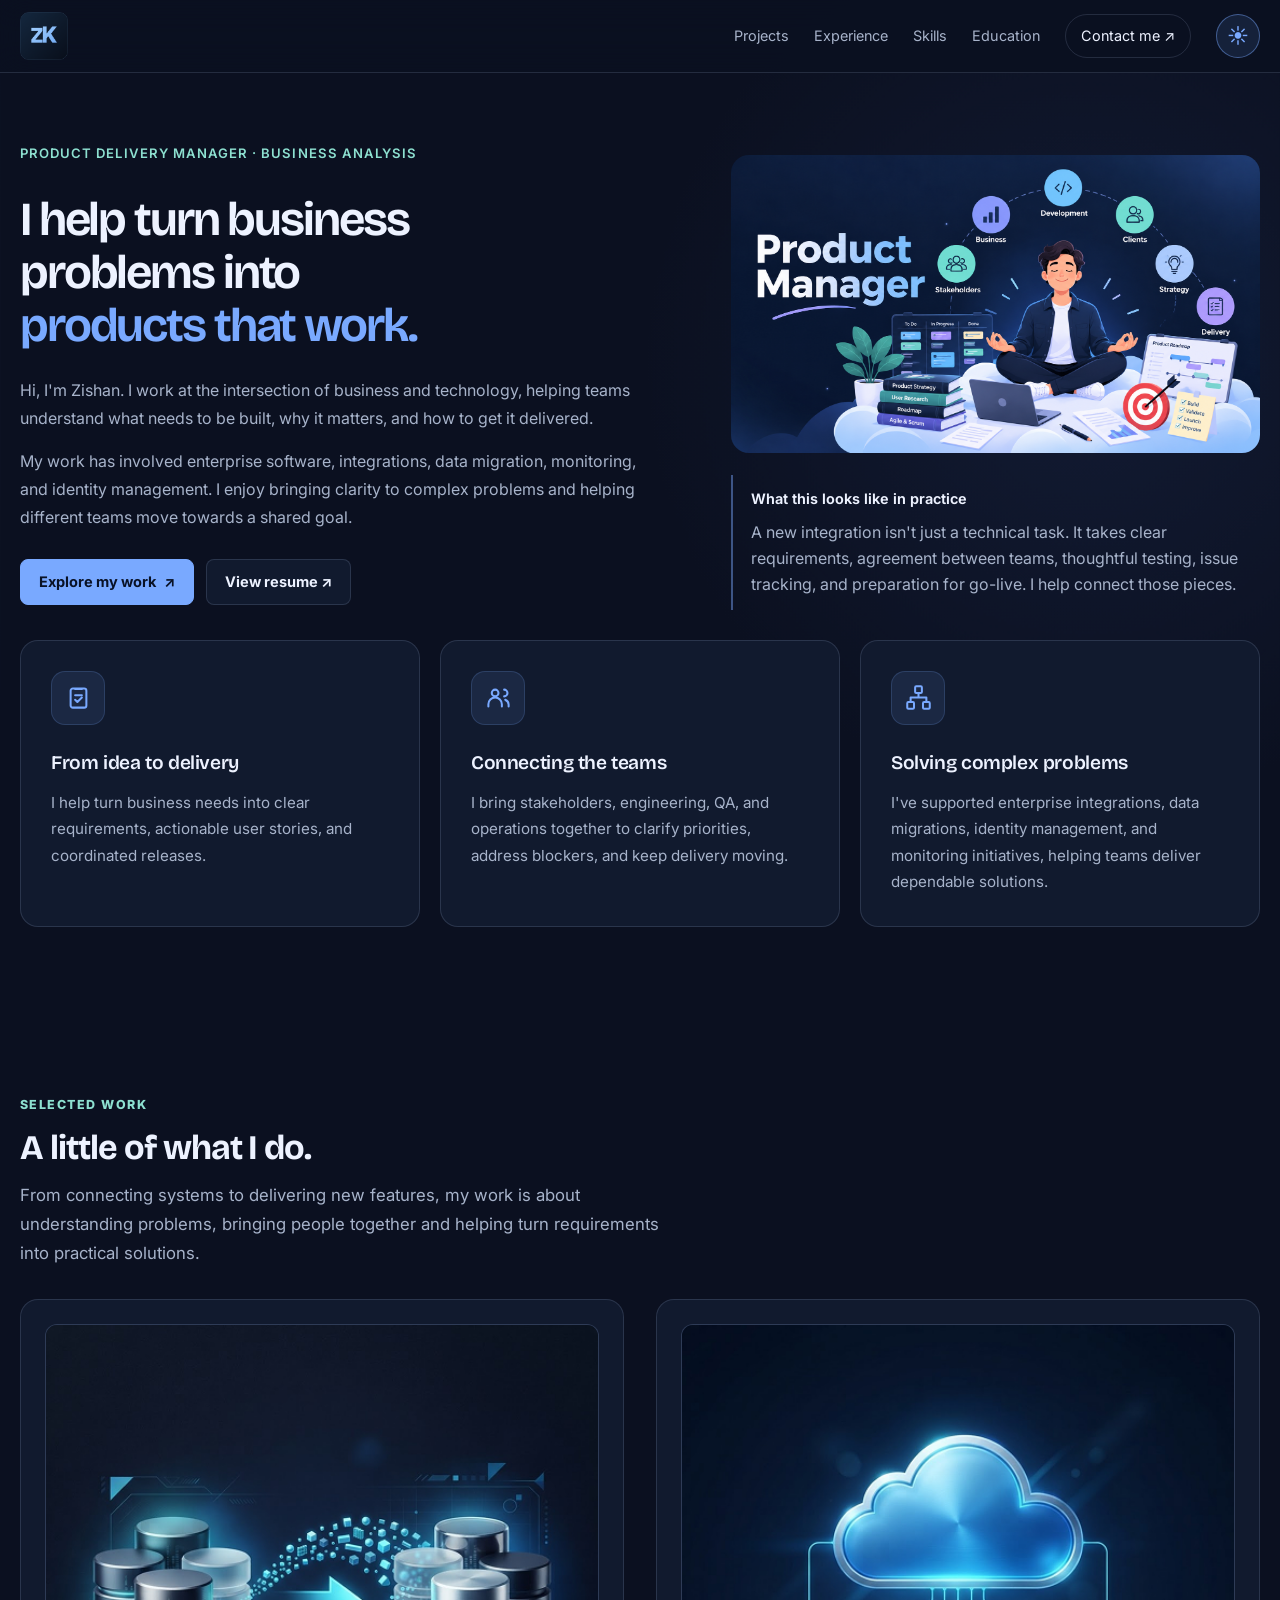
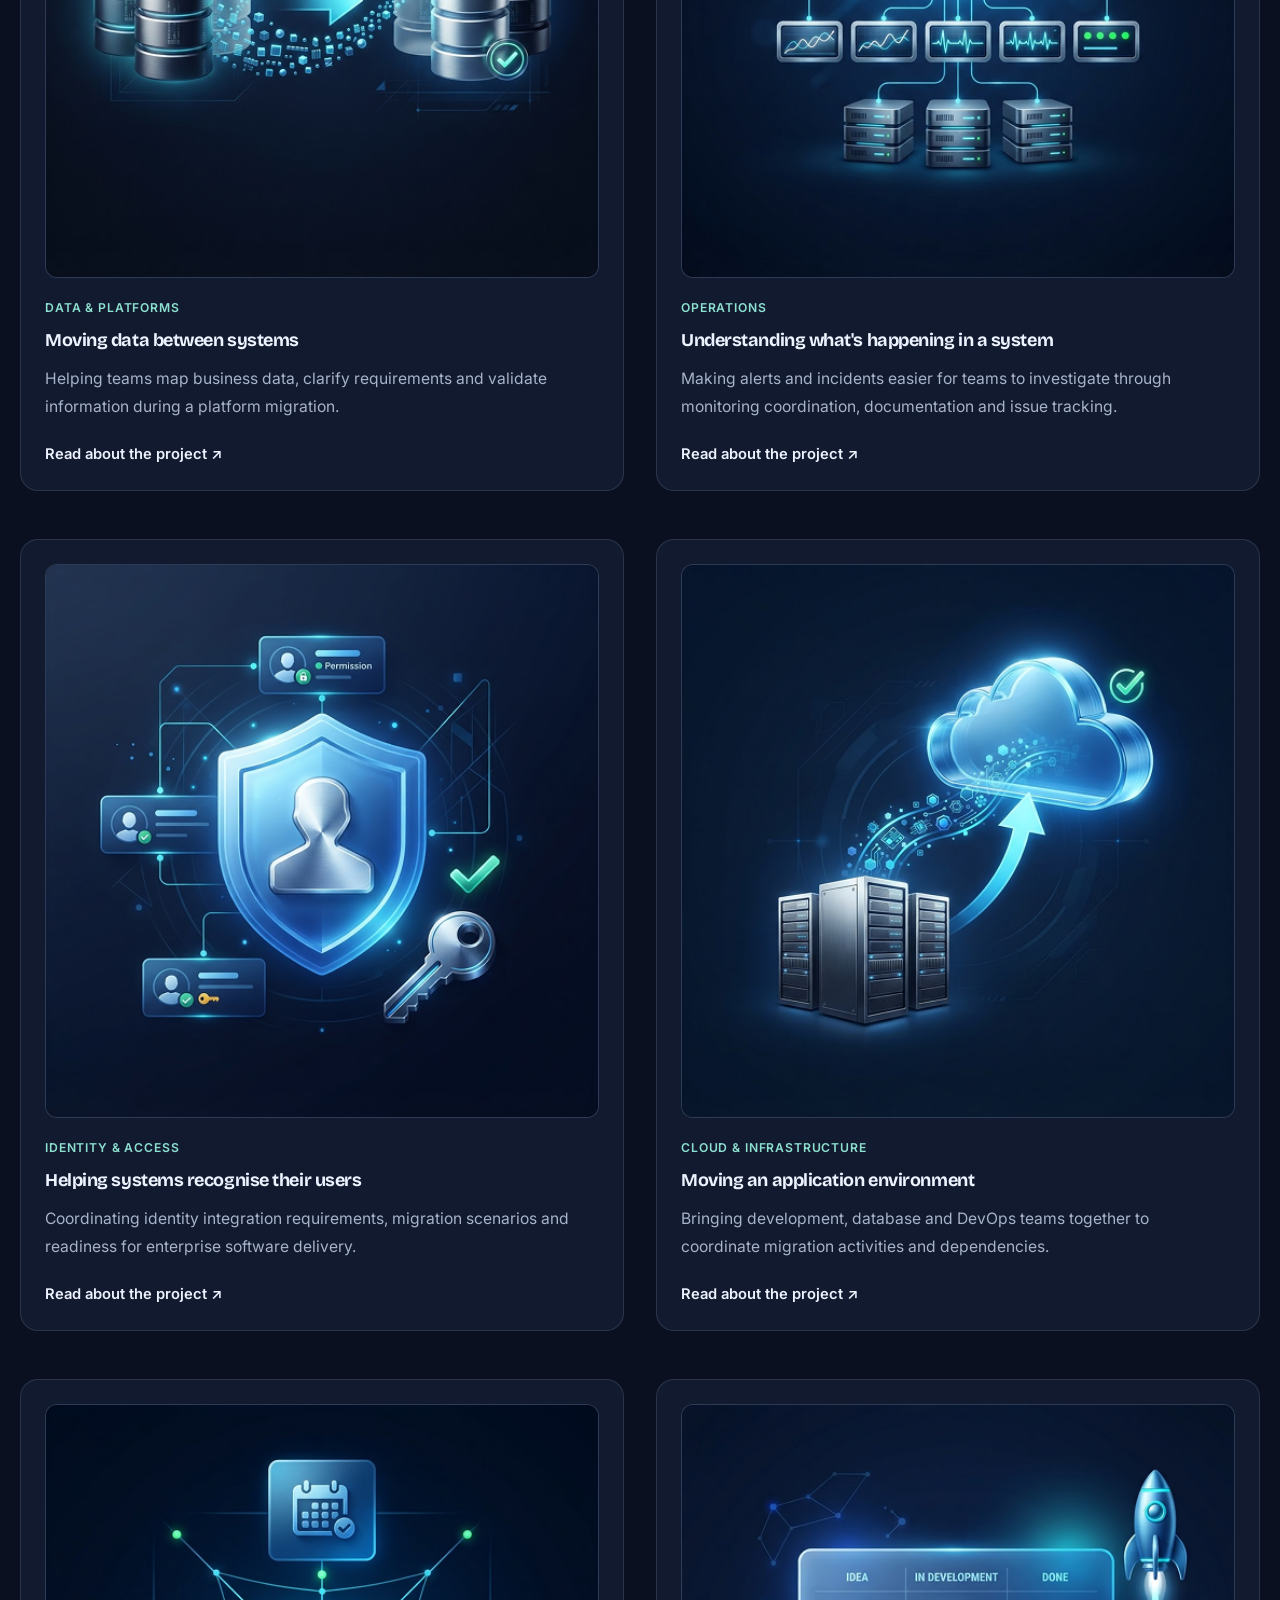
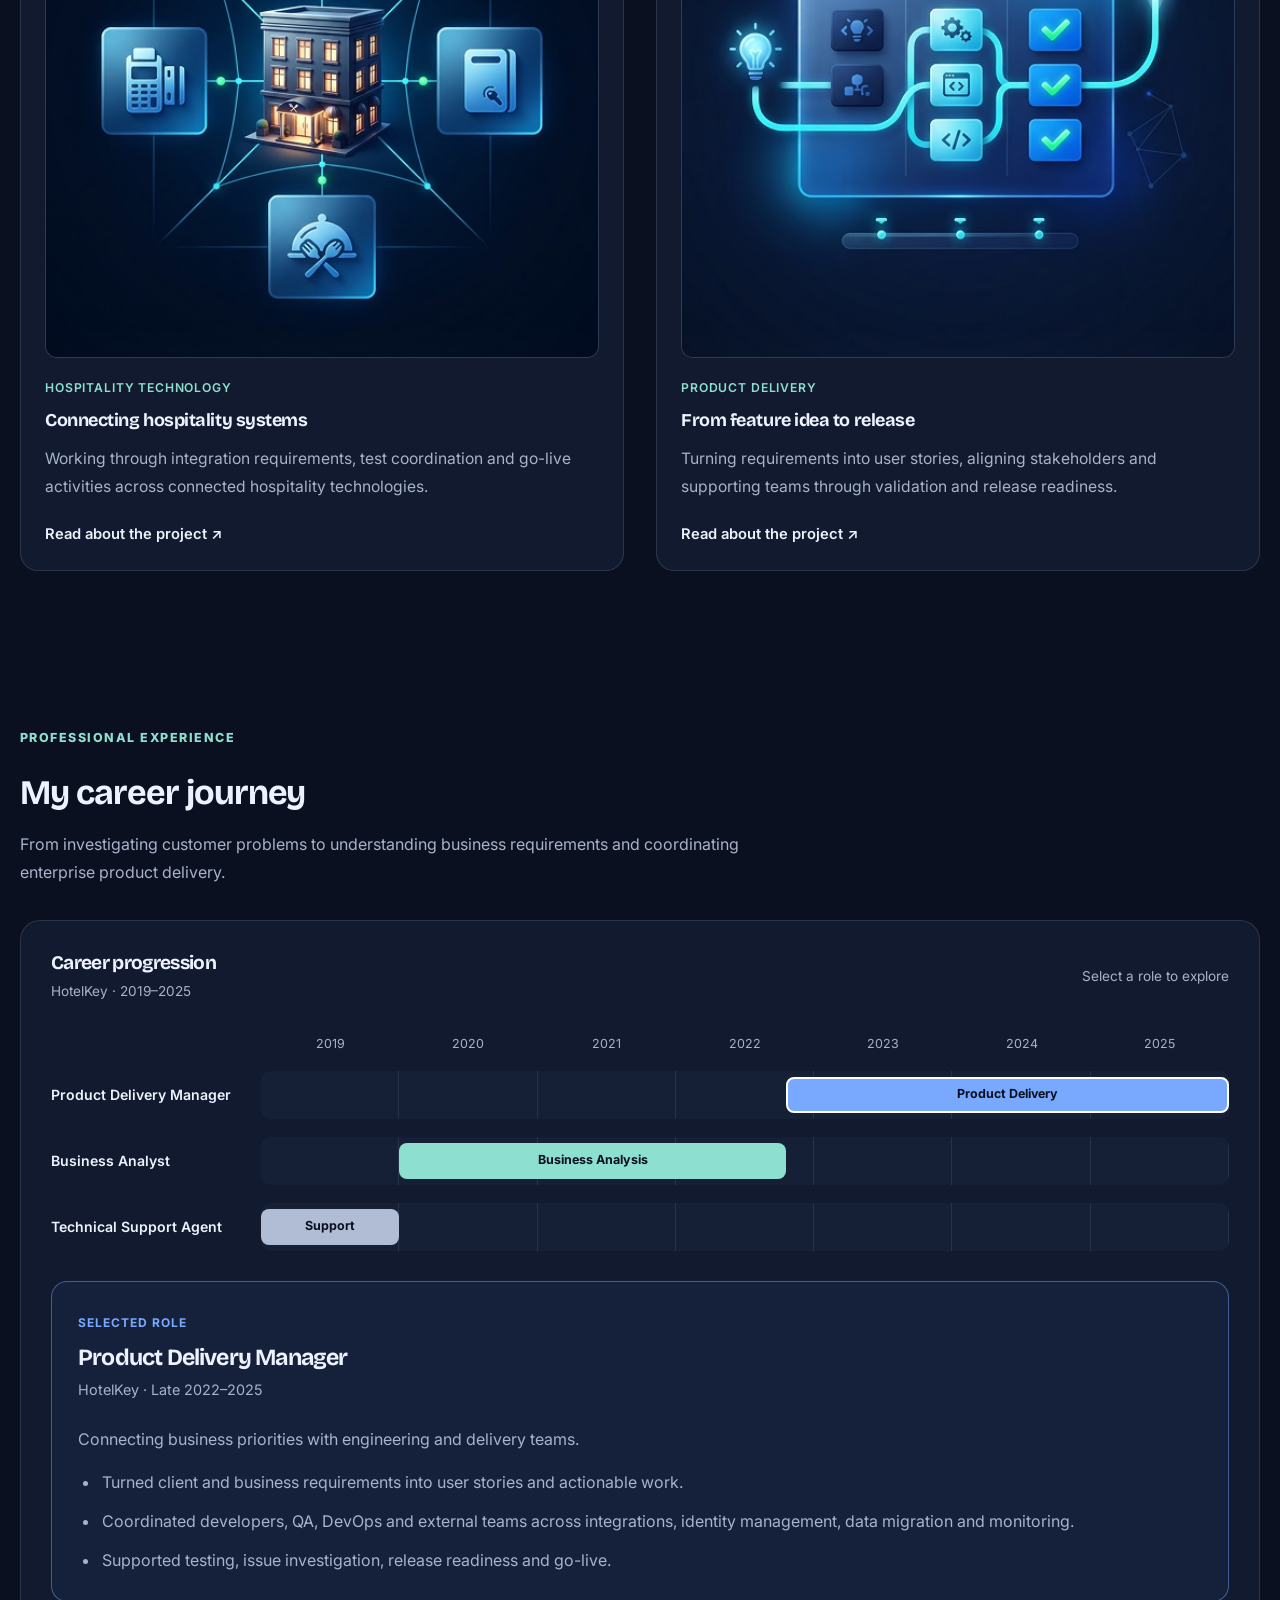
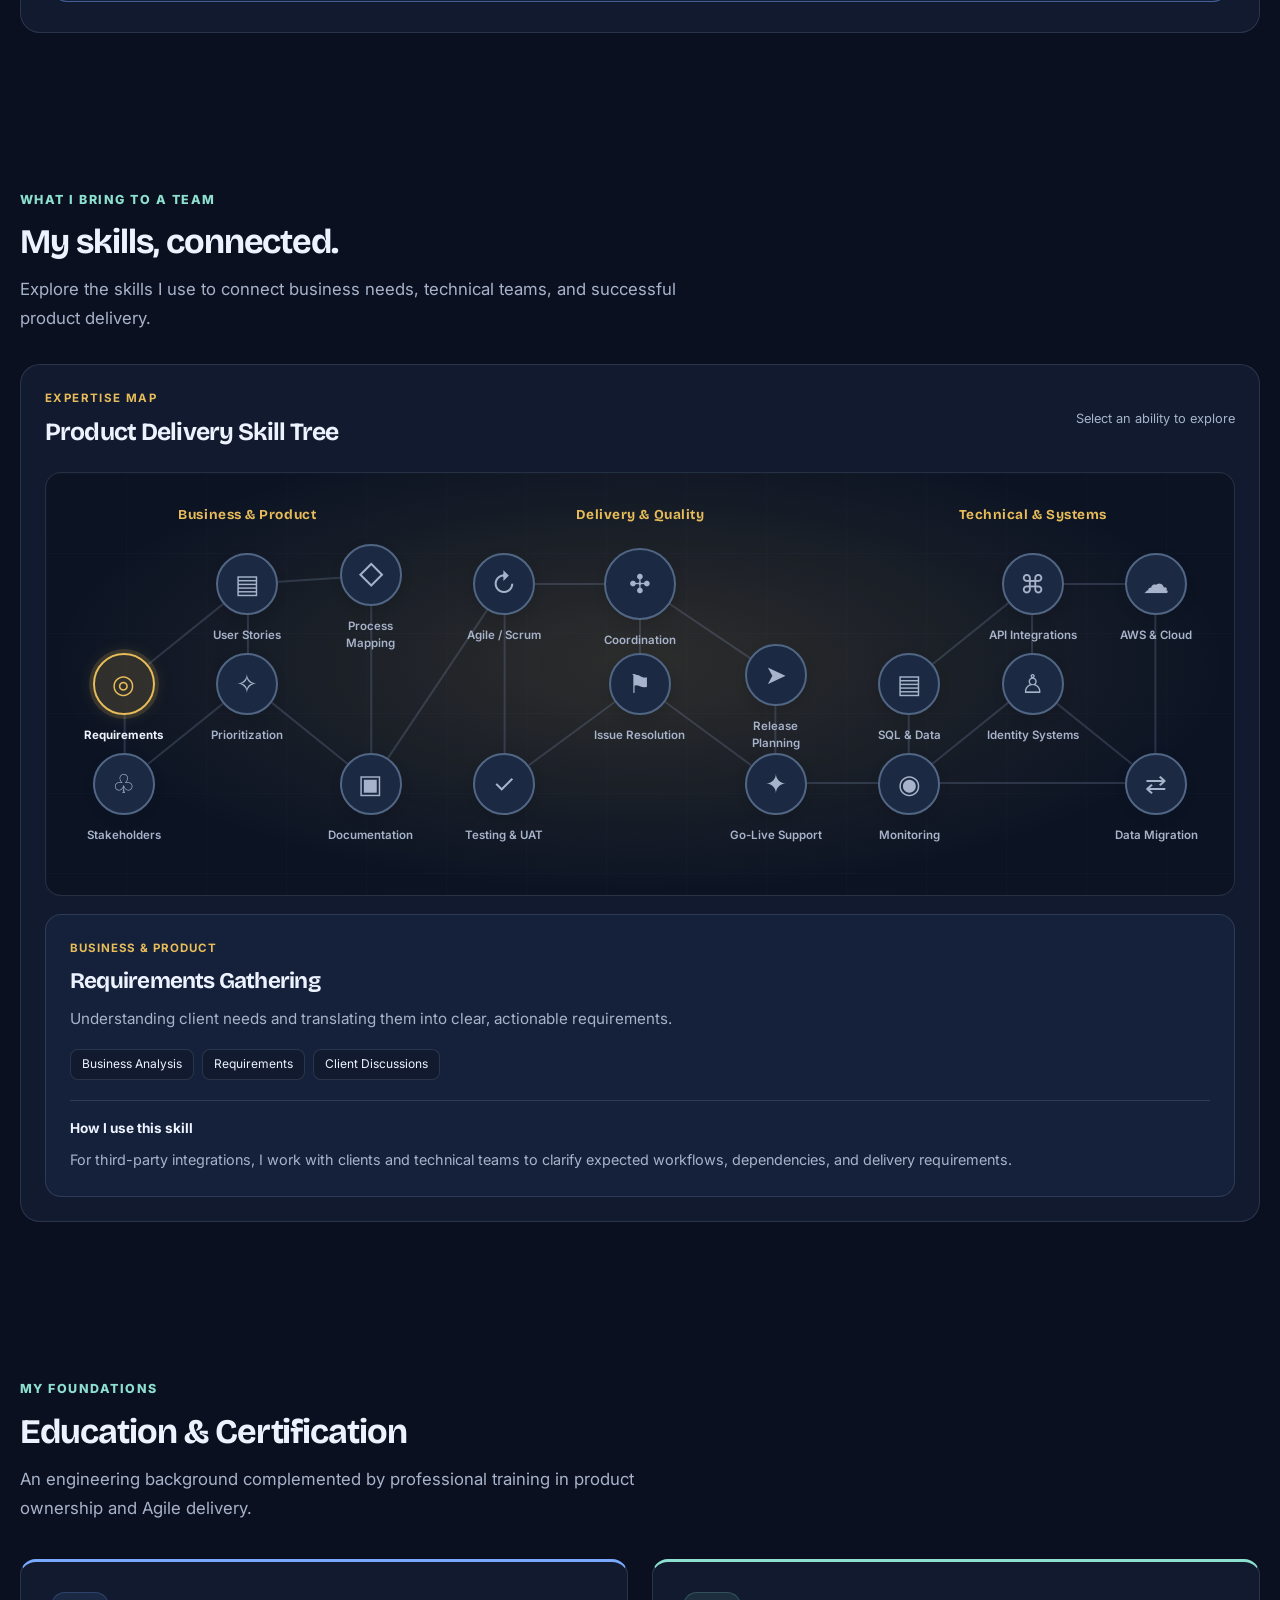
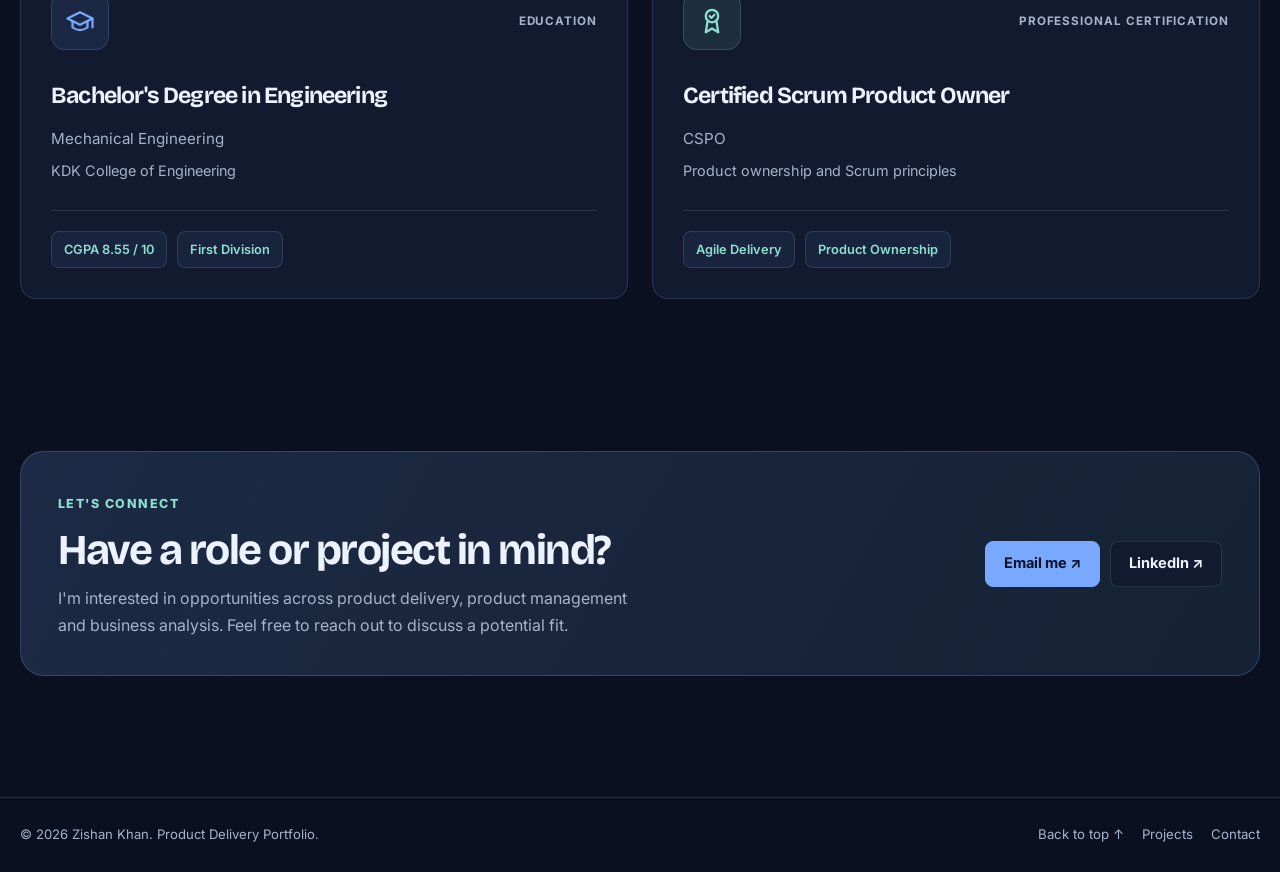
==== commit 0d50cf85: "CSS correction , added some improvement in skills section removed redundant files" ====
--- a/index.html
+++ b/index.html
@@ -3,6 +3,7 @@
 <html lang="en">
 <head>
     <meta charset="UTF-8">
+    <script src="theme.js" defer></script>
     <meta name="viewport" content="width=device-width, initial-scale=1.0">
     <meta name="description" content="Zishan Khan is a Product Delivery Manager with experience in enterprise software delivery, business analysis, data migration, identity management, cloud monitoring, and integrations.">
     <meta name="theme-color" content="#0b1020">
@@ -14,15 +15,28 @@
     rel="stylesheet"
     >   
     <link rel="stylesheet" href="styles.css">
+    <script src="skills-tree.js" defer></script>
+    <script src="skills-tree-lines.js" defer></script>
  </head>
 <body>
 
     <!-- Navigation -->
     <header class="site-header">
         <div class="container nav">
-            <a class="brand" href="#home" aria-label="Zishan Khan home">
-               <img src="images/logo.png" alt="Zishan Khan logo">
-            </a>
+          <a class="brand" href="index.html" aria-label="Go to homepage">
+                <img
+                    class="brand-logo logo-dark"
+                    src="images/logo-dark.png"
+                    alt="Zishan Khan"
+                >
+
+                <img
+                    class="brand-logo logo-light"
+                    src="images/logo-light.png"
+                    alt=""
+                    aria-hidden="true"
+                >
+          </a>
 
             <button
                 class="menu-toggle"
@@ -41,446 +55,818 @@
                 <a href="#skills">Skills</a>
                 <a href="#credentials">Education</a>
                 <a class="nav-contact" href="#contact">Contact me ↗</a>
+                <button
+    type="button"
+    class="theme-toggle"
+    id="themeToggle"
+    aria-label="Switch to light mode"
+    aria-pressed="false"
+    title="Switch theme"
+>
+    <span class="theme-icon theme-icon-sun" aria-hidden="true">
+        ☀
+    </span>
+
+    <span class="theme-icon theme-icon-moon" aria-hidden="true">
+        ☾
+    </span>
+</button>
             </nav>
-        </div>
+            
+       
+        </div>
+        
     </header>
 
     <main>
 
         <!-- Hero -->
+
         <section class="hero" id="home">
-            <div class="container hero-grid">
-
+    <div class="container hero-layout">
+
+        <!-- LEFT SIDE: HERO CONTENT -->
+        <div class="hero-content">
+
+            <p class="hero-eyebrow">
+                Product Delivery Manager · Business Analysis
+            </p>
+
+            <h1>
+                I help turn business problems into
+                <span>products that work.</span>
+            </h1>
+
+            <div class="hero-intro">
+                <p>
+                    Hi, I'm Zishan. I work at the intersection of business
+                    and technology, helping teams understand what needs to
+                    be built, why it matters, and how to get it delivered.
+                </p>
+
+                <p>
+                    My work has involved enterprise software, integrations,
+                    data migration, monitoring, and identity management.
+                    I enjoy bringing clarity to complex problems and helping
+                    different teams move towards a shared goal.
+                </p>
+            </div>
+
+            <div class="button-row">
+                <a class="button button-primary" href="#projects">
+                    Explore my work
+                    <span aria-hidden="true">↗</span>
+                </a>
+
+                <a
+                    class="button button-secondary"
+                    href="documents/ZISHAN%20KHAN_RESUME_PM_2026.pdf"
+                    target="_blank"
+                    rel="noopener noreferrer"
+                >
+                    View resume ↗
+                </a>
+            </div>
+
+        </div>
+        <!-- END LEFT SIDE -->
+
+
+        <!-- RIGHT SIDE: PRODUCT MANAGEMENT IMAGE -->
+        <div class="hero-visual">
+            <img
+                src="images/product-management.png"
+                alt="Product management planning and delivery"
+                class="hero-image"
+            >
+            <div class="hero-example">
+            <p class="hero-example-label">
+                What this looks like in practice
+            </p>
+
+            <p>
+                A new integration isn't just a technical task. It takes
+                clear requirements, agreement between teams, thoughtful
+                testing, issue tracking, and preparation for go-live.
+                I help connect those pieces.
+            </p>
+        </div>
+        </div>
+  
+    </div>
+<!-- CORE STRENGTHS -->
+<section class="strengths-section" aria-label="Professional strengths">
+    <div class="container">
+
+        <div class="strengths-grid">
+
+            <!-- CARD 1: PRODUCT DELIVERY -->
+            <article class="strength-card">
+
+                <div class="strength-icon" aria-hidden="true">
+                    <svg viewBox="0 0 24 24" fill="none"
+                         stroke="currentColor" stroke-width="1.8"
+                         stroke-linecap="round" stroke-linejoin="round">
+                        <rect x="5" y="4" width="14" height="17" rx="2"/>
+                        <path d="M9 4.5h6M9 10h6M9 14l2 2 4-4"/>
+                    </svg>
+                </div>
+
+                <h3>From idea to delivery</h3>
+
+                <p>
+                    I help turn business needs into clear requirements,
+                    actionable user stories, and coordinated releases.
+                </p>
+
+            </article>
+
+            <!-- CARD 2: TEAM COLLABORATION -->
+            <article class="strength-card">
+
+                <div class="strength-icon" aria-hidden="true">
+                    <svg viewBox="0 0 24 24" fill="none"
+                         stroke="currentColor" stroke-width="1.8"
+                         stroke-linecap="round" stroke-linejoin="round">
+                        <circle cx="9" cy="8" r="3"/>
+                        <path d="M3 20v-2a6 6 0 0 1 12 0v2"/>
+                        <path d="M17 5a3 3 0 0 1 0 6"/>
+                        <path d="M18 14a5 5 0 0 1 3 5v1"/>
+                    </svg>
+                </div>
+
+                <h3>Connecting the teams</h3>
+
+                <p>
+                    I bring stakeholders, engineering, QA, and operations
+                    together to clarify priorities, address blockers,
+                    and keep delivery moving.
+                </p>
+
+            </article>
+
+            <!-- CARD 3: ENTERPRISE SOLUTIONS -->
+            <article class="strength-card">
+
+                <div class="strength-icon" aria-hidden="true">
+                    <svg viewBox="0 0 24 24" fill="none"
+                         stroke="currentColor" stroke-width="1.8"
+                         stroke-linecap="round" stroke-linejoin="round">
+                        <rect x="9" y="2" width="6" height="6" rx="1"/>
+                        <rect x="2" y="16" width="6" height="6" rx="1"/>
+                        <rect x="16" y="16" width="6" height="6" rx="1"/>
+                        <path d="M12 8v4M5 16v-4h14v4"/>
+                    </svg>
+                </div>
+
+                <h3>Solving complex problems</h3>
+
+                <p>
+                    I've supported enterprise integrations, data migrations,
+                    identity management, and monitoring initiatives,
+                    helping teams deliver dependable solutions.
+                </p>
+
+            </article>
+
+        </div>
+
+    </div>
+</section>
+
+        <!-- Selected projects -->
+
+<section class="section projects-section" id="projects">
+    <div class="container">
+
+        <div class="section-heading">
+            <span class="eyebrow">Selected work</span>
+            <h2>A little of what I do.</h2>
+            <p class="section-intro">
+                From connecting systems to delivering new features,
+                my work is about understanding problems, bringing
+                people together and helping turn requirements into
+                practical solutions.
+            </p>
+        </div>
+
+        <div class="project-grid">
+
+            <article class="project-card">
+                <a class="project-image" href="etl-case-study.html"
+                   aria-label="View data migration project">
+                    <img src="images/data-migration.png"
+                         alt="Reference image for a data migration project">
+                </a>
+                <div class="project-content">
+                    <span class="project-category">Data & Platforms</span>
+                    <h3>Moving data between systems</h3>
+                    <p>
+                        Helping teams map business data, clarify
+                        requirements and validate information during
+                        a platform migration.
+                    </p>
+                    <a class="project-link" href="etl-case-study.html">
+                        Read about the project ↗
+                    </a>
+                </div>
+            </article>
+
+            <article class="project-card">
+                <a class="project-image" href="monitoring-case-study.html"
+                   aria-label="View monitoring and incident management project">
+                    <img src="images/monitoring.png"
+                         alt="Reference image for system monitoring">
+                </a>
+                <div class="project-content">
+                    <span class="project-category">Operations</span>
+                    <h3>Understanding what's happening in a system</h3>
+                    <p>
+                        Making alerts and incidents easier for teams
+                        to investigate through monitoring coordination,
+                        documentation and issue tracking.
+                    </p>
+                    <a class="project-link" href="monitoring-case-study.html">
+                        Read about the project ↗
+                    </a>
+                </div>
+            </article>
+
+            <article class="project-card">
+                <a class="project-image" href="idm-case-study.html"
+                   aria-label="View identity management project">
+                    <img src="images/identity-management.png"
+                         alt="Reference image for identity management">
+                </a>
+                <div class="project-content">
+                    <span class="project-category">Identity & Access</span>
+                    <h3>Helping systems recognise their users</h3>
+                    <p>
+                        Coordinating identity integration requirements,
+                        migration scenarios and readiness for enterprise
+                        software delivery.
+                    </p>
+                    <a class="project-link" href="idm-case-study.html">
+                        Read about the project ↗
+                    </a>
+                </div>
+            </article>
+
+            <article class="project-card">
+                <a class="project-image" href="aws-migration-case-study.html"
+                   aria-label="View cloud migration project">
+                    <img src="images/cloud-migration.png"
+                         alt="Reference image for a cloud migration">
+                </a>
+                <div class="project-content">
+                    <span class="project-category">Cloud & Infrastructure</span>
+                    <h3>Moving an application environment</h3>
+                    <p>
+                        Bringing development, database and DevOps teams
+                        together to coordinate migration activities
+                        and dependencies.
+                    </p>
+                    <a class="project-link" href="aws-migration-case-study.html">
+                        Read about the project ↗
+                    </a>
+                </div>
+            </article>
+
+            <article class="project-card">
+                <a class="project-image" href="iot-integration-case-study.html"
+                   aria-label="View hospitality integrations project">
+                    <img src="images/hospitality-integrations.png"
+                         alt="Reference image for hospitality technology integrations">
+                </a>
+                <div class="project-content">
+                    <span class="project-category">Hospitality Technology</span>
+                    <h3>Connecting hospitality systems</h3>
+                    <p>
+                        Working through integration requirements,
+                        test coordination and go-live activities across
+                        connected hospitality technologies.
+                    </p>
+                    <a class="project-link" href="iot-integration-case-study.html">
+                        Read about the project ↗
+                    </a>
+                </div>
+            </article>
+
+            <article class="project-card">
+                <a class="project-image" href="feature-delivery-case-study.html"
+                   aria-label="View product feature delivery project">
+                    <img src="images/feature-delivery.png"
+                         alt="Reference image for product feature delivery">
+                </a>
+                <div class="project-content">
+                    <span class="project-category">Product Delivery</span>
+                    <h3>From feature idea to release</h3>
+                    <p>
+                        Turning requirements into user stories,
+                        aligning stakeholders and supporting teams
+                        through validation and release readiness.
+                    </p>
+                    <a class="project-link" href="feature-delivery-case-study.html">
+                        Read about the project ↗
+                    </a>
+                </div>
+            </article>
+
+        </div>
+    </div>
+</section>
+
+
+
+<!-- EXPERIENCE — INTERACTIVE CAREER TIMELINE -->
+<section class="section career-section" id="experience">
+    <div class="container">
+
+        <div class="career-intro">
+            <span class="eyebrow">Professional experience</span>
+            <h2>My career journey</h2>
+            <p>
+                From investigating customer problems to understanding
+                business requirements and coordinating enterprise
+                product delivery.
+            </p>
+        </div>
+
+        <div class="career-chart">
+
+            <div class="career-chart-heading">
                 <div>
-                    <div class="availability">
-                        <span class="availability-dot"></span>
-                        Product Delivery · Business Analysis
+                    <h3>Career progression</h3>
+                    <p>HotelKey · 2019–2025</p>
+                </div>
+
+                <span class="career-chart-hint">
+                    Select a role to explore
+                </span>
+            </div>
+
+            <!-- Scrollable Gantt-style timeline -->
+            <div class="career-chart-scroll" tabindex="0"
+                 aria-label="Career timeline from 2019 to 2025">
+
+                <div class="career-chart-inner">
+
+                    <!-- Year headings -->
+                    <div class="career-chart-years">
+                        <span class="career-chart-spacer"></span>
+                        <div class="career-year-grid">
+                            <span>2019</span>
+                            <span>2020</span>
+                            <span>2021</span>
+                            <span>2022</span>
+                            <span>2023</span>
+                            <span>2024</span>
+                            <span>2025</span>
+                        </div>
                     </div>
 
-                    <h1>
-                        Turning business needs into
-                        <span>delivered products.</span>
-                    </h1>
-
-                    <p class="hero-copy">
-                        I'm Zishan Khan, a Product Delivery Manager with
-                        experience translating business requirements into
-                        actionable work, coordinating cross-functional teams,
-                        and supporting enterprise software delivery from
-                        discovery through testing and go-live.
+                    <!-- Product Delivery Manager -->
+                    <div class="career-chart-row">
+                        <span class="career-role-label">
+                            Product Delivery Manager
+                        </span>
+
+                        <div class="career-track">
+                            <button
+                                type="button"
+                                class="career-bar career-bar-delivery is-active"
+                                data-career="delivery"
+                                aria-pressed="true"
+                                style="--bar-start: 3.8; --bar-length: 3.2;"
+                                aria-label="Product Delivery Manager, late 2022 to 2025"
+                            >
+                                <span class="career-bar-label">
+                                    Product Delivery
+                                </span>
+                            </button>
+                        </div>
+                    </div>
+
+                    <!-- Business Analyst -->
+                    <div class="career-chart-row">
+                        <span class="career-role-label">
+                            Business Analyst
+                        </span>
+
+                        <div class="career-track">
+                            <button
+                                type="button"
+                                class="career-bar career-bar-analyst"
+                                data-career="analyst"
+                                aria-pressed="false"
+                                style="--bar-start: 1; --bar-length: 2.8;"
+                                aria-label="Business Analyst, 2020 to late 2022"
+                            >
+                                <span class="career-bar-label">
+                                    Business Analysis
+                                </span>
+                            </button>
+                        </div>
+                    </div>
+
+                    <!-- Technical Support -->
+                    <div class="career-chart-row">
+                        <span class="career-role-label">
+                            Technical Support Agent
+                        </span>
+
+                        <div class="career-track">
+                            <button
+                                type="button"
+                                class="career-bar career-bar-support"
+                                data-career="support"
+                                aria-pressed="false"
+                                style="--bar-start: 0; --bar-length: 1;"
+                                aria-label="Technical Support Agent, 2019 to 2020"
+                            >
+                                <span class="career-bar-label">
+                                    Support
+                                </span>
+                            </button>
+                        </div>
+                    </div>
+
+                </div>
+            </div>
+
+
+            <!-- Interactive details panel -->
+            <div class="career-detail" id="careerDetail"
+                 aria-live="polite" aria-atomic="true">
+
+                <div class="career-detail-header">
+                    <div>
+                        <span class="career-detail-eyebrow">
+                            Selected role
+                        </span>
+                        <h3 id="careerDetailTitle">
+                            Product Delivery Manager
+                        </h3>
+                        <p id="careerDetailDate">
+                            HotelKey · Late 2022–2025
+                        </p>
+                    </div>
+                </div>
+
+                <p class="career-detail-summary"
+                   id="careerDetailSummary">
+                    Connecting business priorities with engineering
+                    and delivery teams.
+                </p>
+
+                <ul class="career-detail-list" id="careerDetailList">
+                    <li>
+                        Turned client and business requirements into
+                        user stories and actionable work.
+                    </li>
+                    <li>
+                        Coordinated developers, QA, DevOps and external
+                        teams across integrations, identity management,
+                        data migration and monitoring.
+                    </li>
+                    <li>
+                        Supported testing, issue investigation,
+                        release readiness and go-live.
+                    </li>
+                </ul>
+
+            </div>
+
+        </div>
+
+    </div>
+</section>
+
+
+<!-- =========================================
+     INTERACTIVE RPG SKILL TREE
+========================================= -->
+
+<section class="section skills-tree-section" id="skills">
+    <div class="container">
+
+        <div class="section-heading">
+            <span class="eyebrow">What I bring to a team</span>
+            <h2>My skills, connected.</h2>
+            <p class="section-intro">
+                Explore the skills I use to connect business needs,
+                technical teams, and successful product delivery.
+            </p>
+        </div>
+
+        
+<div class="skills-tree" id="skillsTree">
+
+    <!-- Skill tree header -->
+    <div class="skills-tree-header">
+        <div>
+            <span class="skills-tree-label">EXPERTISE MAP</span>
+            <h3>Product Delivery Skill Tree</h3>
+        </div>
+        <span class="skills-tree-hint">
+            Select an ability to explore
+        </span>
+    </div>
+
+    <!-- Three skill branches -->
+    <div class="skills-tree-board">
+        <svg
+            class="skill-tree-connections"
+            aria-hidden="true"
+            xmlns="http://www.w3.org/2000/svg"
+        >
+        </svg>
+        <!-- BUSINESS ANALYSIS -->
+        <div class="skill-branch branch-business">
+            <h4>Business & Product</h4>
+
+            <div class="skill-branch-nodes">
+                <button class="skill-ability" type="button"
+                        data-ability="requirements">
+                    <span class="ability-icon" aria-hidden="true">◎</span>
+                    <span class="ability-name">Requirements</span>
+                </button>
+
+                <button class="skill-ability" type="button"
+                        data-ability="stories">
+                    <span class="ability-icon" aria-hidden="true">▤</span>
+                    <span class="ability-name">User Stories</span>
+                </button>
+
+                <button class="skill-ability" type="button"
+                        data-ability="process">
+                    <span class="ability-icon" aria-hidden="true">◇</span>
+                    <span class="ability-name">Process Mapping</span>
+                </button>
+
+                <button class="skill-ability" type="button"
+                        data-ability="stakeholders">
+                    <span class="ability-icon" aria-hidden="true">♧</span>
+                    <span class="ability-name">Stakeholders</span>
+                </button>
+
+                <button class="skill-ability" type="button"
+                        data-ability="prioritization">
+                    <span class="ability-icon" aria-hidden="true">✧</span>
+                    <span class="ability-name">Prioritization</span>
+                </button>
+
+                <button class="skill-ability" type="button"
+                        data-ability="documentation">
+                    <span class="ability-icon" aria-hidden="true">▣</span>
+                    <span class="ability-name">Documentation</span>
+                </button>
+            </div>
+        </div>
+
+        <!-- PRODUCT DELIVERY -->
+        <div class="skill-branch branch-delivery">
+            <h4>Delivery & Quality</h4>
+
+            <div class="skill-branch-nodes">
+                <button class="skill-ability" type="button"
+                        data-ability="agile">
+                    <span class="ability-icon" aria-hidden="true">↻</span>
+                    <span class="ability-name">Agile / Scrum</span>
+                </button>
+
+                <button class="skill-ability" type="button"
+                        data-ability="coordination">
+                    <span class="ability-icon" aria-hidden="true">✣</span>
+                    <span class="ability-name">Coordination</span>
+                </button>
+
+                <button class="skill-ability" type="button"
+                        data-ability="release">
+                    <span class="ability-icon" aria-hidden="true">➤</span>
+                    <span class="ability-name">Release Planning</span>
+                </button>
+
+                <button class="skill-ability" type="button"
+                        data-ability="testing">
+                    <span class="ability-icon" aria-hidden="true">✓</span>
+                    <span class="ability-name">Testing & UAT</span>
+                </button>
+
+                <button class="skill-ability" type="button"
+                        data-ability="issues">
+                    <span class="ability-icon" aria-hidden="true">⚑</span>
+                    <span class="ability-name">Issue Resolution</span>
+                </button>
+
+                <button class="skill-ability" type="button"
+                        data-ability="golive">
+                    <span class="ability-icon" aria-hidden="true">✦</span>
+                    <span class="ability-name">Go-Live Support</span>
+                </button>
+            </div>
+        </div>
+
+        <!-- TECHNICAL SYSTEMS -->
+        <div class="skill-branch branch-technical">
+            <h4>Technical & Systems</h4>
+
+            <div class="skill-branch-nodes">
+                <button class="skill-ability" type="button"
+                        data-ability="sql">
+                    <span class="ability-icon" aria-hidden="true">▤</span>
+                    <span class="ability-name">SQL & Data</span>
+                </button>
+
+                <button class="skill-ability" type="button"
+                        data-ability="apis">
+                    <span class="ability-icon" aria-hidden="true">⌘</span>
+                    <span class="ability-name">API Integrations</span>
+                </button>
+
+                <button class="skill-ability" type="button"
+                        data-ability="aws">
+                    <span class="ability-icon" aria-hidden="true">☁</span>
+                    <span class="ability-name">AWS & Cloud</span>
+                </button>
+
+                <button class="skill-ability" type="button"
+                        data-ability="monitoring">
+                    <span class="ability-icon" aria-hidden="true">◉</span>
+                    <span class="ability-name">Monitoring</span>
+                </button>
+
+                <button class="skill-ability" type="button"
+                        data-ability="identity">
+                    <span class="ability-icon" aria-hidden="true">♙</span>
+                    <span class="ability-name">Identity Systems</span>
+                </button>
+
+                <button class="skill-ability" type="button"
+                        data-ability="migration">
+                    <span class="ability-icon" aria-hidden="true">⇄</span>
+                    <span class="ability-name">Data Migration</span>
+                </button>
+            </div>
+        </div>
+
+    </div>
+
+    <!-- Selected ability details -->
+    <div class="skill-ability-details"
+         id="skillAbilityDetails"
+         aria-live="polite">
+
+        <span class="skill-detail-category">
+            BUSINESS & PRODUCT
+        </span>
+
+        <h3 id="skillAbilityTitle">
+            Requirements Gathering
+        </h3>
+
+        <p id="skillAbilityDescription">
+            Understanding client needs and translating them
+            into clear, actionable requirements.
+        </p>
+
+        <div class="skill-ability-tags" id="skillAbilityTags">
+            <span>Business Analysis</span>
+            <span>User Stories</span>
+            <span>Stakeholder Collaboration</span>
+        </div>
+
+        <div class="skill-ability-example">
+            <strong>How I use this skill</strong>
+            <p id="skillAbilityExample">
+                I work with clients and engineering teams to clarify
+                requirements, identify dependencies, and support delivery.
+            </p>
+        </div>
+
+    </div>
+
+</div>
+
+
+    </div>
+</section>
+     
+
+
+  
+<!-- =========================================
+     EDUCATION & CERTIFICATIONS
+========================================= -->
+
+<section class="section credentials-section" id="credentials">
+    <div class="container">
+
+        <div class="section-heading">
+            <span class="eyebrow">My foundations</span>
+
+            <h2>Education & Certification</h2>
+
+            <p class="section-intro">
+                An engineering background complemented by
+                professional training in product ownership
+                and Agile delivery.
+            </p>
+        </div>
+
+        <div class="credentials-showcase">
+
+            <!-- Education -->
+            <article class="credential-showcase-card education-card">
+
+                <div class="credential-showcase-top">
+                    <div class="credential-showcase-icon"
+                         aria-hidden="true">
+                        <svg viewBox="0 0 24 24"
+                             fill="none"
+                             stroke="currentColor"
+                             stroke-width="1.8"
+                             stroke-linecap="round"
+                             stroke-linejoin="round">
+                            <path d="m2 10 10-5 10 5-10 5-10-5Z"/>
+                            <path d="M6 12v5c3.5 3 8.5 3 12 0v-5"/>
+                            <path d="M22 10v7"/>
+                        </svg>
+                    </div>
+
+                    <span class="credential-showcase-type">
+                        Education
+                    </span>
+                </div>
+
+                <div class="credential-showcase-body">
+                    <h3>Bachelor's Degree in Engineering</h3>
+
+                    <p class="credential-showcase-specialization">
+                        Mechanical Engineering
                     </p>
 
-                    <div class="button-row">
-                        <a class="button button-primary" href="#projects">
-                            Explore my work <span aria-hidden="true">↗</span>
-                        </a>
-
-                        <a
-                            class="button button-secondary"
-                            href="documents/ZISHAN%20KHAN_RESUME_PM_2026.pdf"
-                            target="_blank"
-                            rel="noopener noreferrer"
-                        >
-                            View resume ↗
-                        </a>
+                    <p class="credential-showcase-institution">
+                        KDK College of Engineering
+                    </p>
+                </div>
+
+                <div class="credential-showcase-footer">
+                    <span>CGPA 8.55 / 10</span>
+                    <span>First Division</span>
+                </div>
+
+            </article>
+
+            <!-- Certification -->
+            <article class="credential-showcase-card certification-card">
+
+                <div class="credential-showcase-top">
+                    <div class="credential-showcase-icon"
+                         aria-hidden="true">
+                        <svg viewBox="0 0 24 24"
+                             fill="none"
+                             stroke="currentColor"
+                             stroke-width="1.8"
+                             stroke-linecap="round"
+                             stroke-linejoin="round">
+                            <circle cx="12" cy="8" r="5"/>
+                            <path d="m8.5 12-1.5 9 5-3 5 3-1.5-9"/>
+                            <path d="m10 8 1.5 1.5L14 7"/>
+                        </svg>
                     </div>
-                </div>
-
-                <aside class="profile-card" aria-label="Professional profile">
-                    <div class="profile-initials" aria-hidden="true">ZK</div>
-
-                    <h2>Zishan Khan</h2>
-                    <p>Product Delivery Manager</p>
-
-                    <div class="profile-detail">
-                        <strong>Product & Business</strong>
-                        <span>Requirements, user stories, stakeholder alignment</span>
-                    </div>
-
-                    <div class="profile-detail">
-                        <strong>Delivery & Quality</strong>
-                        <span>Cross-team coordination, testing, go-live support</span>
-                    </div>
-
-                    <div class="profile-detail">
-                        <strong>Enterprise Technology</strong>
-                        <span>Data migration, IDM, monitoring, integrations</span>
-                    </div>
-                </aside>
-
-            </div>
-        </section>
-
-        <!-- Core strengths -->
-        <section aria-label="Professional strengths">
-            <div class="container">
-                <div class="value-strip">
-                    <div class="value-item">
-                        <strong>Product Delivery</strong>
-                        <span>From requirements to release readiness</span>
-                    </div>
-
-                    <div class="value-item">
-                        <strong>Cross-functional Teams</strong>
-                        <span>Coordinating product, engineering, QA and operations</span>
-                    </div>
-
-                    <div class="value-item">
-                        <strong>Enterprise Solutions</strong>
-                        <span>Integrations, migrations and identity management</span>
-                    </div>
-                </div>
-            </div>
-        </section>
-
-        <!-- Selected projects -->
-        <section class="section projects-section" id="projects">
-            <div class="container">
-
-                <div class="section-heading">
-                    <span class="eyebrow">Selected work</span>
-                    <h2>Projects & case studies</h2>
-                    <p class="section-intro">
-                        Examples of the systems, delivery challenges and
-                        cross-functional work I've contributed to. Each
-                        case study explains the context, my role and the
-                        delivery approach.
+
+                    <span class="credential-showcase-type">
+                        Professional Certification
+                    </span>
+                </div>
+
+                <div class="credential-showcase-body">
+                    <h3>Certified Scrum Product Owner</h3>
+
+                    <p class="credential-showcase-specialization">
+                        CSPO
                     </p>
-                </div>
-
-                <div class="project-grid">
-
-                    <article class="project-card">
-                        <span class="project-number">01 / DATA</span>
-                        <h3>ETL & Data Migration</h3>
-                        <p>
-                            Requirements, field mapping and data validation
-                            for migrating legacy property-management data
-                            into a new platform.
-                        </p>
-                        <div class="project-tags">
-                            <span class="tag">ETL</span>
-                            <span class="tag">SQL Validation</span>
-                            <span class="tag">Requirements</span>
-                        </div>
-                        <a class="project-link" href="etl-case-study.html">
-                            Read case study <span aria-hidden="true">→</span>
-                        </a>
-                    </article>
-
-                    <article class="project-card">
-                        <span class="project-number">02 / OPERATIONS</span>
-                        <h3>Cloud Monitoring & Incidents</h3>
-                        <p>
-                            Monitoring operations, team coordination,
-                            documentation and investigation of alerts
-                            and recurring issues.
-                        </p>
-                        <div class="project-tags">
-                            <span class="tag">Splunk</span>
-                            <span class="tag">Datadog</span>
-                            <span class="tag">Incident Management</span>
-                        </div>
-                        <a class="project-link" href="monitoring-case-study.html">
-                            Read case study <span aria-hidden="true">→</span>
-                        </a>
-                    </article>
-
-                    <article class="project-card">
-                        <span class="project-number">03 / IDENTITY</span>
-                        <h3>Enterprise Identity Management</h3>
-                        <p>
-                            Coordinating identity integrations, migration
-                            scenarios, requirements and readiness for
-                            enterprise client delivery.
-                        </p>
-                        <div class="project-tags">
-                            <span class="tag">Amazon Cognito</span>
-                            <span class="tag">AWS Lambda</span>
-                            <span class="tag">IDM</span>
-                        </div>
-                        <a class="project-link" href="idm-case-study.html">
-                            Read case study <span aria-hidden="true">→</span>
-                        </a>
-                    </article>
-
-                    <article class="project-card">
-                        <span class="project-number">04 / CLOUD</span>
-                        <h3>AWS Environment Migration</h3>
-                        <p>
-                            Coordinating DevOps, database and development
-                            teams to support environment migration and
-                            minimize delivery disruption.
-                        </p>
-                        <div class="project-tags">
-                            <span class="tag">AWS</span>
-                            <span class="tag">Rundeck</span>
-                            <span class="tag">Coordination</span>
-                        </div>
-                        <a class="project-link" href="aws-migration-case-study.html">
-                            Read case study <span aria-hidden="true">→</span>
-                        </a>
-                    </article>
-
-                    <article class="project-card">
-                        <span class="project-number">05 / INTEGRATIONS</span>
-                        <h3>Hospitality IoT & Integrations</h3>
-                        <p>
-                            Requirements, test-environment setup,
-                            integration testing and go-live coordination
-                            across hospitality technology systems.
-                        </p>
-                        <div class="project-tags">
-                            <span class="tag">Third-party APIs</span>
-                            <span class="tag">Testing</span>
-                            <span class="tag">Go-live</span>
-                        </div>
-                        <a class="project-link" href="iot-integration-case-study.html">
-                            Read case study <span aria-hidden="true">→</span>
-                        </a>
-                    </article>
-
-                    <article class="project-card">
-                        <span class="project-number">06 / PRODUCT</span>
-                        <h3>Enterprise Feature Delivery</h3>
-                        <p>
-                            Turning feature requirements into user stories,
-                            aligning teams, supporting validation and
-                            coordinating delivery to clients.
-                        </p>
-                        <div class="project-tags">
-                            <span class="tag">User Stories</span>
-                            <span class="tag">Jira</span>
-                            <span class="tag">Release Readiness</span>
-                        </div>
-                        <a class="project-link" href="feature-delivery-case-study.html">
-                            Read case study <span aria-hidden="true">→</span>
-                        </a>
-                    </article>
-
-                </div>
-            </div>
-        </section>
-
-        <!-- Experience -->
-        <section class="section" id="experience">
-            <div class="container experience-layout">
-
-                <div class="experience-summary">
-                    <span class="eyebrow">Career journey</span>
-                    <h2>Experience built around delivery</h2>
-                    <p>
-                        My work has grown from technical support and
-                        troubleshooting into business analysis and
-                        product delivery, giving me experience across
-                        customer needs, technical teams and releases.
+
+                    <p class="credential-showcase-institution">
+                        Product ownership and Scrum principles
                     </p>
-
-                    <a class="project-link" href="#contact">
-                        Get in touch <span aria-hidden="true">→</span>
-                    </a>
-                </div>
-
-                <div class="experience-list">
-
-                    <article class="experience-item">
-                        <div class="experience-top">
-                            <div>
-                                <h3>Product Delivery Manager</h3>
-                                <p class="experience-company">HotelKey</p>
-                            </div>
-                            <span class="experience-date">Late 2022–2025</span>
-                        </div>
-
-                        <ul class="experience-points">
-                            <li>
-                                Translated client and business requirements
-                                into user stories and actionable delivery work.
-                            </li>
-                            <li>
-                                Coordinated developers, QA, DevOps and
-                                external teams across integrations, IDM,
-                                data migration and monitoring.
-                            </li>
-                            <li>
-                                Supported testing, issue investigation,
-                                release readiness, client delivery and go-live.
-                            </li>
-                        </ul>
-                    </article>
-
-                    <article class="experience-item">
-                        <div class="experience-top">
-                            <div>
-                                <h3>Business Analyst</h3>
-                                <p class="experience-company">HotelKey</p>
-                            </div>
-                            <span class="experience-date">2020–2022</span>
-                        </div>
-
-                        <ul class="experience-points">
-                            <li>
-                                Gathered requirements and documented
-                                business processes, user stories and
-                                implementation details.
-                            </li>
-                            <li>
-                                Supported enterprise data migration,
-                                field mapping, SQL-based validation,
-                                reporting and testing.
-                            </li>
-                            <li>
-                                Prepared client-facing documentation and
-                                coordinated with teams to resolve gaps.
-                            </li>
-                        </ul>
-                    </article>
-
-                    <article class="experience-item">
-                        <div class="experience-top">
-                            <div>
-                                <h3>Technical Support Agent</h3>
-                                <p class="experience-company">HotelKey</p>
-                            </div>
-                            <span class="experience-date">2019–2020</span>
-                        </div>
-
-                        <ul class="experience-points">
-                            <li>
-                                Supported customers with technical issues
-                                and investigated application and system problems.
-                            </li>
-                            <li>
-                                Contributed to internal knowledge bases,
-                                SOPs, reporting and team knowledge sharing.
-                            </li>
-                        </ul>
-                    </article>
-
-                </div>
-            </div>
-        </section>
-
-        <!-- Skills -->
-        <section class="section" id="skills">
-            <div class="container">
-
-                <div class="section-heading">
-                    <span class="eyebrow">Capabilities</span>
-                    <h2>Skills & tools</h2>
-                    <p class="section-intro">
-                        A practical mix of product delivery, analysis,
-                        testing, monitoring and technical collaboration.
-                    </p>
-                </div>
-
-                <div class="skills-grid">
-
-                    <article class="skill-card">
-                        <h3>Product & Business Analysis</h3>
-                        <div class="skill-tags">
-                            <span>Requirements Gathering</span>
-                            <span>User Stories</span>
-                            <span>Acceptance Criteria</span>
-                            <span>Stakeholder Management</span>
-                            <span>Process Documentation</span>
-                            <span>Agile / Scrum</span>
-                            <span>Jira</span>
-                            <span>Confluence</span>
-                        </div>
-                    </article>
-
-                    <article class="skill-card">
-                        <h3>Testing & Troubleshooting</h3>
-                        <div class="skill-tags">
-                            <span>Postman</span>
-                            <span>Charles Proxy</span>
-                            <span>Integration Testing</span>
-                            <span>UAT Support</span>
-                            <span>SQL Validation</span>
-                            <span>Defect Investigation</span>
-                            <span>ServiceNow</span>
-                        </div>
-                    </article>
-
-                    <article class="skill-card">
-                        <h3>Cloud & Monitoring</h3>
-                        <div class="skill-tags">
-                            <span>AWS</span>
-                            <span>Amazon Cognito</span>
-                            <span>AWS Lambda</span>
-                            <span>CloudWatch</span>
-                            <span>Splunk</span>
-                            <span>Datadog</span>
-                            <span>Rundeck Coordination</span>
-                            <span>Incident Management</span>
-                        </div>
-                    </article>
-
-                    <article class="skill-card">
-                        <h3>Data & Collaboration</h3>
-                        <div class="skill-tags">
-                            <span>MySQL</span>
-                            <span>Microsoft SQL Server</span>
-                            <span>DynamoDB</span>
-                            <span>Power BI</span>
-                            <span>Zendesk</span>
-                            <span>Microsoft Office</span>
-                            <span>Teams</span>
-                            <span>Figma</span>
-                        </div>
-                    </article>
-
-                </div>
-
-                <p class="skills-note">
-                    Technical tools are listed to reflect practical project
-                    experience and collaboration; this is not a claim of
-                    specialist-level programming expertise in every tool.
-                </p>
-
-            </div>
-        </section>
-
-        <!-- Education and certification -->
-        <section class="section" id="credentials">
-            <div class="container">
-
-                <div class="section-heading">
-                    <span class="eyebrow">Education & credentials</span>
-                    <h2>Foundations & certification</h2>
-                </div>
-
-                <div class="credentials-grid">
-
-                    <article class="credential-card">
-                        <div class="credential-icon" aria-hidden="true">ED</div>
-                        <div>
-                            <h3>Bachelor's Degree in Engineering</h3>
-                            <p>
-                                KDK College of Engineering ·
-                                Mechanical Engineering
-                            </p>
-                            <p>
-                                CGPA: 8.55 · First Division
-                            </p>
-                        </div>
-                    </article>
-
-                    <article class="credential-card">
-                        <div class="credential-icon" aria-hidden="true">✓</div>
-                        <div>
-                            <h3>Certified Scrum Product Owner</h3>
-                            <p>CSPO certification</p>
-                            <p>
-                                Product ownership and Agile delivery foundations.
-                            </p>
-                        </div>
-                    </article>
-
-                </div>
-            </div>
-        </section>
+                </div>
+
+                <div class="credential-showcase-footer">
+                    <span>Agile Delivery</span>
+                    <span>Product Ownership</span>
+                </div>
+
+            </article>
+
+        </div>
+
+    </div>
+</section>
+
+
+
 
         <!-- Contact -->
         <section class="section" id="contact">
--- a/styles.css
+++ b/styles.css
@@ -1,11 +1,10 @@
-
 /* =========================================================
    ZISHAN KHAN — PORTFOLIO DESIGN SYSTEM
    Global colors, typography, spacing and components
    ========================================================= */
 
 /* 01. DESIGN TOKENS */
-
+@import url("https://fonts.googleapis.com/css2?family=Bricolage+Grotesque:opsz,wght@12..96,400;12..96,500;12..96,600;12..96,700;12..96,800&family=Inter:wght@400;500;600;700&display=swap");
 :root {
     color-scheme: dark;
 
@@ -145,8 +144,7 @@
 h6 {
     margin-top: 0;
     color: var(--text);
-    font-family: "Space Grotesk", "Inter", sans-serif;
-    font-weight: 700;
+    font-family: "Bricolage Grotesque", "Inter", sans-serif;
     line-height: 1.2;
     letter-spacing: -0.035em;
 }
@@ -255,8 +253,7 @@
     display: inline-flex;
     align-items: center;
     flex-shrink: 0;
-    font-family: "Space Grotesk", sans-serif;
-    font-size: 1.12rem;
+    font-family: "Bricolage Grotesque", "Inter", sans-serif;
     font-weight: 800;
     letter-spacing: -0.04em;
 }
@@ -423,8 +420,6 @@
 .hero h1 {
     max-width: 760px;
     margin-bottom: 22px;
-    font-size: clamp(2.6rem, 6vw, 4.8rem);
-    font-weight: 700;
     letter-spacing: -0.045em;
 }
 
@@ -596,10 +591,6 @@
     margin-bottom: 11px;
 }
 
-.card h3 {
-    margin-top: 0;
-}
-
 .project-card p,
 .card p {
     color: var(--muted);
@@ -642,26 +633,108 @@
 }
 
 
-/* 09. CASE STUDY CONTENT */
-
-.case-hero {
-    padding: 65px 0 35px;
-}
-
-.case-label {
-    display: inline-block;
+/* =========================================================
+   09. CASE STUDY PAGES — UNIFIED SYSTEM
+   One set of tokens drives width, spacing, type scale and
+   components on every case-study page.
+   Prefixes: aws- etl- fd- idm- iot- mon-
+   ========================================================= */
+
+:root {
+    --case-width: 1240px;        /* content width on every case page */
+    --case-gutter: 24px;         /* side margin on every case page */
+    --case-sidebar: 230px;       /* sticky table-of-contents column */
+    --case-layout-gap: 40px;     /* gap between sidebar and content */
+    --case-sticky-top: 95px;     /* sticky sidebar offset (clears header) */
+    --case-card-radius: 14px;
+    --case-pad-card: 20px;
+}
+
+/* ---------------------------------------------------------
+   Page width
+   Any page that contains a case-study block gets the same
+   width. (Optional: add class="case-page" to <body> to be
+   explicit instead of relying on :has().)
+   --------------------------------------------------------- */
+body.case-page,
+body:has(
+    .case-hero, .fd-hero, .fd-container,
+    .aws-layout, .etl-layout, .idm-layout,
+    .iot-hero, .iot-layout, .mon-hero, .mon-layout
+) {
+    --content-width: var(--case-width);
+    --page-gutter: var(--case-gutter);
+}
+
+/* Site header / footer keep the site-wide width */
+.site-header,
+.site-footer {
+    --content-width: 1500px;
+    --page-gutter: 20px;
+}
+
+/* Wrappers that size themselves (when not inside .container) */
+.fd-container {
+    width: min(var(--case-width), calc(100% - var(--case-gutter) * 2));
+    margin-inline: auto;
+}
+
+/* Legacy hook: some pages use class="container case-content".
+   .container already supplies the width, so add no extra spacing. */
+.case-content {
+    padding: 0;
+}
+
+
+/* ---------------------------------------------------------
+   Hero
+   --------------------------------------------------------- */
+.case-hero,
+.fd-hero,
+.iot-hero,
+.mon-hero {
+    padding: 70px 0 40px;
+}
+
+.case-label,
+.fd-label,
+.iot-eyebrow,
+.mon-eyebrow {
+    display: inline-flex;
+    align-items: center;
+    gap: 9px;
+    margin: 0;
     color: var(--case-accent);
-    font-size: 0.85rem;
-    font-weight: 700;
-    letter-spacing: 1px;
+    font-size: 0.8rem;
+    font-weight: 800;
+    letter-spacing: 1.5px;
     text-transform: uppercase;
 }
 
-.case-hero h1 {
-    max-width: 850px;
-    margin: 16px 0;
-    line-height: 1.15;
-    letter-spacing: -0.035em;
+.case-label::before,
+.fd-label::before,
+.iot-eyebrow::before,
+.mon-eyebrow::before {
+    content: "";
+    width: 25px;
+    height: 2px;
+    background: currentColor;
+}
+
+.case-hero h1,
+.fd-hero h1,
+.iot-hero h1,
+.mon-hero h1 {
+    max-width: 900px;
+    margin: 20px 0;
+    font-size: clamp(2.2rem, 5vw, 3.75rem);
+    line-height: 1.1;
+    letter-spacing: -0.03em;
+}
+
+.iot-gradient-text,
+.mon-gradient {
+    color: var(--case-accent);
 }
 
 .case-intro {
@@ -671,97 +744,33 @@
     opacity: 0.86;
 }
 
-.case-content {
-    padding: 35px 0 70px;
-}
-
-.case-section,
-.fd-section {
-    padding: 32px 0;
-    border-top: 1px solid var(--case-border);
-    scroll-margin-top: 30px;
-}
-
-.case-section {
-    margin-bottom: 42px;
-}
-
-.case-section h2 {
-    margin-bottom: 18px;
-    line-height: 1.35;
-}
-
-.case-section h3 {
-    margin: 24px 0 10px;
-    font-size: 1.08rem;
-}
-
-.etl-main .case-section h3 {
-    margin-top: 0;
-}
-
-.case-section p,
-.case-section li {
-    line-height: 1.8;
-}
-
-.case-section p {
-    max-width: 850px;
-    margin-bottom: 16px;
-}
-
-.case-section ul,
-.case-section ol {
-    padding-left: 24px;
-}
-
-.case-section li {
-    margin-bottom: 10px;
-}
-
-.case-panel {
-    padding: 24px;
-    border: 1px solid var(--border);
-    border-radius: var(--radius-lg);
-    background: var(--surface);
-}
-
-.case-meta {
-    display: grid;
-    grid-template-columns: repeat(4, minmax(0, 1fr));
-    gap: 16px;
-    margin: 32px 0;
-}
-
-.meta-card {
-    padding: 20px;
-    border: 1px solid var(--case-border);
-    border-radius: 12px;
-    background: var(--case-surface);
-    transition: transform var(--case-transition),
-                border-color var(--case-transition);
-}
-
-.meta-card:hover {
-    transform: translateY(-3px);
-    border-color: var(--case-accent);
-}
-
-.meta-card p {
-    margin: 0 0 8px;
-    font-size: 0.9rem;
-    opacity: 0.7;
-}
-
-.meta-card strong {
-    line-height: 1.6;
-}
-
+.iot-hero-pills,
+.mon-pills,
 .metadata-row {
     display: flex;
     flex-wrap: wrap;
     gap: 10px;
-    margin: 20px 0;
+    margin-top: 24px;
+}
+
+.iot-pill,
+.mon-pill {
+    display: inline-flex;
+    align-items: center;
+    gap: 8px;
+    padding: 9px 13px;
+    border: 1px solid var(--case-border);
+    border-radius: 999px;
+    background: var(--case-surface-raised);
+    font-size: 0.84rem;
+}
+
+.iot-pill-dot,
+.mon-pill-dot {
+    width: 7px;
+    height: 7px;
+    border-radius: 50%;
+    background: var(--case-accent);
 }
 
 .case-meta span,
@@ -773,48 +782,7 @@
     font-size: 0.83rem;
 }
 
-.case-callout {
-    margin: 22px 0;
-    padding: 22px;
-    border-left: 3px solid var(--case-accent);
-    border-radius: 8px;
-    background: var(--case-accent-soft);
-    line-height: 1.8;
-}
-
-.skill-list {
-    display: flex;
-    flex-wrap: wrap;
-    gap: 10px;
-    margin-top: 16px;
-}
-
-.skill-tag {
-    padding: 8px 12px;
-    border: 1px solid var(--case-border);
-    border-radius: 999px;
-    font-size: 0.9rem;
-    transition: background var(--case-transition),
-                border-color var(--case-transition);
-}
-
-.skill-tag:hover {
-    border-color: var(--case-accent);
-    background: var(--case-accent-soft);
-}
-
-.case-footer {
-    display: flex;
-    flex-wrap: wrap;
-    justify-content: space-between;
-    gap: 16px;
-    padding: 35px 0 60px;
-}
-
-.case-footer a {
-    text-decoration: none;
-}
-
+/* Hero action buttons */
 .aws-hero-actions,
 .etl-hero-actions,
 .idm-hero-actions {
@@ -824,136 +792,312 @@
     margin: 24px 0;
 }
 
-.aws-progress-bar,
-.etl-progress-bar,
-.reading-progress-bar,
-.idm-progress-bar,
-.iot-progress-bar,
-.mon-progress-bar {
-    width: 0;
-    height: 100%;
-}
-
-.aws-progress-track,
-.etl-progress-track,
-.reading-progress-track,
-.idm-progress-track,
-.iot-progress-track,
-.mon-progress-track {
-    position: fixed;
-    inset: 0 0 auto;
-    height: 4px;
-}
-
-.aws-back-top,
-.etl-back-top,
-.fd-back-top,
-.idm-back-top,
-.iot-top-button,
-.mon-top-button {
-    --back-top-offset: 22px;
-    position: fixed;
-    right: var(--back-top-offset);
-    bottom: var(--back-top-offset);
-    width: 46px;
-    height: 46px;
-    cursor: pointer;
-    opacity: 0;
-    visibility: hidden;
-    transform: translateY(8px);
-}
-
-.iot-top-button {
-    --back-top-offset: 23px;
-}
-
 .aws-action,
 .etl-action,
 .idm-action {
-    --action-accent: var(--case-accent);
-    --action-accent-soft: var(--case-accent-soft);
-    --action-border: var(--case-border);
-    --action-surface: var(--case-surface);
-    --action-transition: var(--case-transition);
     display: inline-flex;
     align-items: center;
     justify-content: center;
+    gap: 8px;
     min-height: 43px;
     padding: 10px 16px;
-    border: 1px solid var(--action-border);
+    border: 1px solid var(--case-border);
     border-radius: 9px;
-    color: inherit;
-    text-decoration: none;
-    background: var(--action-surface);
-    transition: transform var(--action-transition),
-                border-color var(--action-transition),
-                background var(--action-transition);
-}
-
-.aws-action {
-    --action-accent: var(--case-accent);
-    --action-accent-soft: var(--case-accent-soft);
-    --action-border: var(--case-border-soft);
-    --action-surface: var(--case-surface);
-    --action-transition: var(--case-transition);
-}
-
-.etl-action {
-    --action-accent: var(--case-accent);
-    --action-accent-soft: var(--case-accent-soft);
-    --action-border: var(--case-border-strong);
-    --action-surface: var(--case-surface);
-    --action-transition: var(--case-transition);
-}
-
-.idm-action {
-    --action-accent: var(--case-accent);
-    --action-accent-soft: var(--case-accent-soft);
-    --action-border: var(--case-border-soft);
-    --action-surface: var(--case-surface);
-    --action-transition: var(--case-transition);
-    gap: 8px;
+    background: var(--case-surface);
+    transition: transform var(--case-transition),
+                border-color var(--case-transition),
+                background var(--case-transition);
 }
 
 .aws-action:hover,
 .etl-action:hover,
 .idm-action:hover {
     transform: translateY(-2px);
-    border-color: var(--action-accent);
-    background: var(--action-accent-soft);
+    border-color: var(--case-accent);
+    background: var(--case-accent-soft);
 }
 
 .aws-action-primary,
 .etl-action-primary,
 .idm-action-primary {
-    border-color: var(--action-accent);
-    background: var(--action-accent-soft);
-}
-
-.aws-stage:hover,
-.etl-stage-button:hover,
-.fd-stage:hover,
-.idm-stage:hover,
-.iot-stage:hover,
-.mon-workflow-step:hover {
-    transform: translateY(-3px);
     border-color: var(--case-accent);
-}
-
-.aws-accordion[open] summary::after,
-.etl-expandable[open] summary::after,
-.iot-responsibility[open] summary::after,
-.mon-contribution[open] summary::after {
-    content: "−";
-}
-
+    background: var(--case-accent-soft);
+}
+
+
+/* ---------------------------------------------------------
+   Meta cards (4-up summary under the hero)
+   --------------------------------------------------------- */
+.case-meta,
+.fd-meta,
+.iot-meta-grid,
+.mon-meta {
+    display: grid;
+    grid-template-columns: repeat(4, minmax(0, 1fr));
+    gap: 16px;
+    margin: 32px 0;
+}
+
+.meta-card,
+.fd-meta-card,
+.iot-meta-card,
+.mon-meta-card {
+    padding: 21px;
+    border: 1px solid var(--case-border);
+    border-radius: var(--case-card-radius);
+    background: var(--case-surface-raised);
+    transition: transform var(--case-transition),
+                border-color var(--case-transition);
+}
+
+.meta-card p,
+.fd-meta-card p,
+.iot-meta-card span,
+.mon-meta-card span {
+    display: block;
+    margin: 0 0 8px;
+    color: var(--case-muted-quiet);
+    font-size: 0.85rem;
+}
+
+.meta-card strong,
+.fd-meta-card strong,
+.iot-meta-card strong,
+.mon-meta-card strong {
+    display: block;
+    font-size: 0.98rem;
+    line-height: 1.6;
+}
+
+.fd-hero-link {
+    display: inline-flex;
+    margin-top: 5px;
+}
+
+
+/* ---------------------------------------------------------
+   Layout: sticky sidebar + content
+   --------------------------------------------------------- */
+.aws-layout,
+.etl-layout,
+.idm-layout,
+.fd-layout,
+.iot-layout,
+.mon-layout {
+    display: grid;
+    grid-template-columns: var(--case-sidebar) minmax(0, 1fr);
+    align-items: start;
+    gap: var(--case-layout-gap);
+    padding-bottom: 40px;
+}
+
+.aws-content,
+.etl-main,
+.fd-article,
+.idm-content,
+.iot-content,
+.mon-content,
+.iot-responsibility-title,
+.mon-contribution-title {
+    min-width: 0;
+}
+
+.aws-toc,
+.etl-toc,
+.idm-toc,
+.fd-toc,
+.iot-sidebar,
+.mon-sidebar {
+    position: sticky;
+    top: var(--case-sticky-top);
+    max-height: calc(100vh - var(--case-sticky-top) - 24px);
+    overflow-y: auto;
+    padding: 17px 12px;
+    border: 1px solid var(--case-border);
+    border-radius: 12px;
+    background: var(--case-surface);
+}
+
+.aws-toc-title,
+.etl-toc-title,
+.idm-toc-title,
+.fd-toc-heading,
+.iot-sidebar-label,
+.mon-sidebar-label {
+    margin: 0 0 14px;
+    padding: 0 9px;
+    font-size: 0.76rem;
+    font-weight: 700;
+    letter-spacing: 1px;
+    text-transform: uppercase;
+    opacity: 0.65;
+}
+
+.iot-toc,
+.mon-toc {
+    display: flex;
+    flex-direction: column;
+}
+
+.aws-toc a,
+.etl-toc a,
+.idm-toc a,
+.fd-toc a,
+.iot-toc a,
+.mon-toc a {
+    display: block;
+    margin: 3px 0;
+    padding: 9px 10px;
+    border-left: 2px solid transparent;
+    border-radius: 0 7px 7px 0;
+    font-size: 0.84rem;
+    line-height: 1.45;
+    opacity: 0.76;
+    transition: color var(--case-transition),
+                background var(--case-transition),
+                border-color var(--case-transition),
+                opacity var(--case-transition);
+}
+
+.aws-toc a:hover,
+.aws-toc a.active,
+.etl-toc a:hover,
+.etl-toc a.active,
+.idm-toc a:hover,
+.idm-toc a.active,
+.fd-toc a:hover,
+.fd-toc a.active,
+.iot-toc a:hover,
+.iot-toc a.active,
+.mon-toc a:hover,
+.mon-toc a.active {
+    color: var(--case-accent);
+    background: var(--case-accent-soft);
+    border-left-color: var(--case-accent);
+    opacity: 1;
+}
+
+/* Mobile table of contents */
+.aws-mobile-toc,
+.etl-mobile-toc,
+.idm-toc-mobile,
+.fd-mobile-toc,
+.iot-mobile-toc,
+.mon-mobile-toc {
+    display: none;
+    margin: 0 0 24px;
+    padding: 14px 16px;
+    border: 1px solid var(--case-border);
+    border-radius: 12px;
+    background: var(--case-surface);
+}
+
+.aws-mobile-toc summary,
+.etl-mobile-toc summary,
+.idm-toc-mobile summary,
+.fd-mobile-toc summary,
+.iot-mobile-toc summary,
+.mon-mobile-toc summary {
+    cursor: pointer;
+    font-weight: 700;
+}
+
+.aws-mobile-links,
+.etl-mobile-links,
+.idm-toc-mobile .idm-mobile-links,
+.fd-mobile-toc .fd-mobile-toc-links {
+    display: grid;
+    gap: 6px;
+    padding-top: 12px;
+}
+
+.aws-mobile-links a,
+.etl-mobile-links a,
+.idm-toc-mobile a,
+.fd-mobile-toc a {
+    padding: 6px 0;
+    font-size: 0.86rem;
+}
+
+.iot-mobile-toc .iot-toc,
+.mon-mobile-toc .mon-toc {
+    margin-top: 12px;
+}
+
+.aws-muted,
+.etl-muted {
+    opacity: 0.78;
+}
+
+
+/* ---------------------------------------------------------
+   Content sections and typography
+   --------------------------------------------------------- */
+.case-section,
+.fd-section,
+.iot-section,
+.mon-section {
+    padding: 36px 0;
+    border-top: 1px solid var(--case-border);
+    scroll-margin-top: 100px;
+}
+
+.case-section:first-child,
+.fd-section:first-child,
+.iot-section:first-child,
+.mon-section:first-child {
+    padding-top: 0;
+    border-top: 0;
+}
+
+.case-section h2,
+.fd-section h2,
+.iot-section-heading h2,
+.mon-heading h2 {
+    font-size: clamp(1.4rem, 3vw, 2rem);
+    line-height: 1.3;
+}
+
+.case-section h2,
+.fd-section h2 {
+    margin: 0 0 18px;
+}
+
+.case-section h3,
+.fd-section h3 {
+    margin: 24px 0 10px;
+    font-size: 1.08rem;
+    line-height: 1.5;
+}
+
+.etl-main .case-section h3 {
+    margin-top: 0;
+}
+
+.case-section p,
+.fd-section p,
+.iot-content p,
+.mon-content p {
+    max-width: 850px;
+    margin: 0 0 16px;
+}
+
+.case-section p,
+.case-section li,
 .fd-section p,
 .fd-section li,
 .iot-content p,
 .iot-content li,
 .mon-content p,
 .mon-content li {
-    line-height: 1.85;
+    line-height: 1.8;
+}
+
+.case-section li,
+.fd-section li,
+.iot-content li,
+.mon-content li {
+    margin-bottom: 10px;
 }
 
 .case-section ul,
@@ -967,45 +1111,512 @@
     padding-left: 24px;
 }
 
-.aws-toc-title,
-.etl-toc-title,
-.idm-toc-title {
+.case-section-intro {
+    max-width: 850px;
+    opacity: 0.86;
+}
+
+/* Numbered section heading (IoT / Monitoring) */
+.iot-section-heading,
+.mon-heading {
+    display: flex;
+    align-items: flex-start;
+    gap: 14px;
+    margin-bottom: 22px;
+}
+
+.iot-section-number,
+.mon-number {
+    display: grid;
+    flex: 0 0 42px;
+    width: 42px;
+    height: 42px;
+    place-items: center;
+    border: 1px solid rgba(139, 156, 255, 0.33);
+    border-radius: 12px;
+    background: rgba(139, 156, 255, 0.1);
+    color: var(--case-accent);
+    font-weight: 800;
+}
+
+.iot-section-heading h2,
+.mon-heading h2 {
+    margin: 2px 0 8px;
+}
+
+.iot-section-heading p,
+.mon-heading p {
+    margin: 0;
+    color: var(--case-muted-quiet);
+    font-size: 0.91rem;
+}
+
+/* Callouts */
+.case-callout,
+.fd-callout,
+.iot-callout,
+.mon-callout {
+    margin: 24px 0;
+    padding: 21px 23px;
+    border: 1px solid rgba(139, 156, 255, 0.25);
+    border-left: 4px solid var(--case-accent);
+    border-radius: 0 13px 13px 0;
+    background: rgba(139, 156, 255, 0.07);
+    line-height: 1.8;
+}
+
+.case-callout strong,
+.fd-callout strong,
+.iot-callout strong,
+.mon-callout strong {
+    display: block;
+    margin-bottom: 6px;
+}
+
+.case-panel {
+    padding: 24px;
+    border: 1px solid var(--border);
+    border-radius: var(--radius-lg);
+    background: var(--surface);
+}
+
+.case-list {
+    padding-left: 22px;
+    color: var(--muted);
+}
+
+.case-list li {
+    margin-bottom: 9px;
+    padding-left: 3px;
+}
+
+.case-image,
+.diagram,
+.case-visual {
+    width: 100%;
+    height: auto;
+    margin: 24px 0;
+    border: 1px solid var(--border);
+    border-radius: var(--radius-lg);
+    background: var(--surface);
+}
+
+.case-back {
+    display: inline-flex;
+    align-items: center;
+    gap: 8px;
+    margin-bottom: 20px;
+    color: var(--accent);
+    font-size: 0.9rem;
+    font-weight: 700;
+}
+
+.case-back:hover {
+    color: var(--accent-2);
+}
+
+
+/* ---------------------------------------------------------
+   Cards (one look everywhere)
+   --------------------------------------------------------- */
+.aws-team-card,
+.aws-outcome-card,
+.etl-outcome-card,
+.artifact-card,
+.migration-scenario,
+.contribution-card,
+.outcome-item,
+.fd-card,
+.iot-integration-card,
+.iot-impact-item,
+.mon-tool-card,
+.mon-outcome-card {
+    min-width: 0;
+    padding: var(--case-pad-card);
+    border: 1px solid var(--case-border);
+    border-radius: var(--case-card-radius);
+    background: var(--case-surface-raised);
+    transition: transform var(--case-transition),
+                border-color var(--case-transition),
+                background var(--case-transition);
+}
+
+/* One shared hover lift for every card / meta card / stage button */
+.meta-card:hover,
+.fd-meta-card:hover,
+.iot-meta-card:hover,
+.mon-meta-card:hover,
+.aws-team-card:hover,
+.aws-outcome-card:hover,
+.etl-outcome-card:hover,
+.artifact-card:hover,
+.migration-scenario:hover,
+.contribution-card:hover,
+.outcome-item:hover,
+.fd-card:hover,
+.iot-integration-card:hover,
+.iot-impact-item:hover,
+.mon-tool-card:hover,
+.mon-outcome-card:hover,
+.aws-stage:hover,
+.etl-stage-button:hover,
+.idm-stage:hover,
+.fd-stage:hover,
+.iot-stage:hover,
+.mon-workflow-step:hover {
+    transform: translateY(-3px);
+    border-color: var(--case-accent);
+}
+
+.aws-team-grid,
+.aws-outcome-grid,
+.etl-outcome-grid,
+.artifact-grid,
+.migration-scenarios,
+.contribution-grid,
+.outcome-list,
+.fd-card-grid,
+.iot-integration-grid,
+.iot-impact-grid,
+.mon-tool-grid,
+.mon-outcome-grid {
+    display: grid;
+    grid-template-columns: repeat(2, minmax(0, 1fr));
+    gap: 16px;
+    margin: 24px 0;
+}
+
+.aws-team-grid,
+.mon-tool-grid {
+    grid-template-columns: repeat(3, minmax(0, 1fr));
+}
+
+.artifact-grid,
+.migration-scenarios,
+.contribution-grid,
+.iot-responsibility-list,
+.mon-contributions {
+    align-items: start;
+}
+
+.aws-team-card h3,
+.etl-outcome-card h3,
+.artifact-card h3,
+.migration-scenario h3,
+.contribution-card h3,
+.fd-card h3,
+.iot-integration-card h3,
+.mon-tool-card h3 {
+    margin: 0 0 10px;
+    font-size: 1rem;
+    line-height: 1.5;
+}
+
+.aws-team-card p,
+.etl-outcome-card p,
+.artifact-card p,
+.migration-scenario p,
+.fd-card p,
+.iot-integration-card p,
+.mon-tool-card p,
+.mon-outcome-card p {
     margin: 0 0 12px;
-    padding: 0 8px;
+    font-size: 0.9rem;
+    line-height: 1.75;
+}
+
+.aws-team-card p:last-child,
+.etl-outcome-card p:last-child,
+.artifact-card p:last-child,
+.migration-scenario p:last-child,
+.fd-card p:last-child,
+.iot-integration-card p:last-child,
+.mon-tool-card p:last-child,
+.mon-outcome-card p:last-child,
+.contribution-card ul {
+    margin-bottom: 0;
+}
+
+.aws-outcome-card,
+.outcome-item {
+    line-height: 1.75;
+}
+
+.aws-outcome-card strong,
+.outcome-item strong,
+.mon-outcome-card strong {
+    display: block;
+    margin-bottom: 6px;
+}
+
+.aws-outcome-icon {
+    display: inline-block;
+    margin-bottom: 8px;
+    color: var(--case-accent);
+    font-size: 1.15rem;
+}
+
+.etl-outcome-number {
+    display: block;
+    margin-bottom: 10px;
+    color: var(--case-accent);
+    font-weight: 800;
+    letter-spacing: 1px;
+}
+
+.iot-impact-item,
+.mon-outcome-card {
+    display: flex;
+    gap: 12px;
+}
+
+.iot-check,
+.mon-outcome-mark {
+    flex: 0 0 auto;
+    color: var(--case-accent);
+    font-weight: 900;
+}
+
+.iot-impact-item span:last-child {
+    font-size: 0.9rem;
+    line-height: 1.7;
+}
+
+.iot-integration-card {
+    display: flex;
+    flex-direction: column;
+    gap: 10px;
+}
+
+.iot-card-top {
+    display: flex;
+    align-items: center;
+    gap: 12px;
+}
+
+.iot-card-tag {
+    align-self: flex-start;
+    margin-top: auto;
+    padding-top: 4px;
+    color: var(--case-muted-quiet);
+    font-size: 0.76rem;
+}
+
+/* Icon squares */
+.aws-team-icon,
+.iot-card-icon,
+.mon-tool-icon,
+.iot-responsibility-icon,
+.mon-contribution-icon {
+    display: grid;
+    flex: 0 0 40px;
+    width: 40px;
+    height: 40px;
+    place-items: center;
+    border-radius: 11px;
+    background: rgba(139, 156, 255, 0.12);
+    color: var(--case-accent);
+    font-weight: 800;
+}
+
+.aws-team-icon,
+.mon-tool-icon {
+    margin-bottom: 12px;
+}
+
+.iot-card-icon svg,
+.mon-tool-icon svg,
+.iot-stage-icon svg,
+.mon-step-icon svg {
+    width: 24px;
+    height: 24px;
+}
+
+
+/* ---------------------------------------------------------
+   Interactive workflows
+   --------------------------------------------------------- */
+.aws-workflow,
+.etl-workflow-panel,
+.idm-workflow,
+.iot-workflow,
+.mon-workflow-box {
+    margin: 26px 0;
+    padding: 24px;
+    border: 1px solid var(--case-border);
+    border-radius: var(--radius-lg);
+    background: var(--case-surface-raised);
+}
+
+.aws-workflow > h3,
+.etl-workflow-panel > h3,
+.idm-workflow h3 {
+    margin: 0 0 20px;
+    font-size: 1.05rem;
+}
+
+.iot-workflow-top,
+.mon-workflow-top {
+    display: flex;
+    flex-wrap: wrap;
+    align-items: center;
+    justify-content: space-between;
+    gap: 12px;
+    margin-bottom: 20px;
+}
+
+.iot-workflow-top h3,
+.mon-workflow-top h3 {
+    margin: 0;
+    font-size: 1.05rem;
+}
+
+.iot-workflow-top span,
+.mon-workflow-top span {
+    color: var(--case-muted-quiet);
+    font-size: 0.8rem;
+}
+
+.aws-workflow-grid,
+.etl-stage-grid,
+.idm-workflow-grid,
+.fd-workflow,
+.iot-stage-grid,
+.mon-workflow-grid {
+    display: grid;
+    gap: 10px;
+}
+
+.aws-workflow-grid,
+.idm-workflow-grid,
+.iot-stage-grid {
+    grid-template-columns: repeat(5, minmax(0, 1fr));
+}
+
+.etl-stage-grid,
+.mon-workflow-grid {
+    grid-template-columns: repeat(3, minmax(0, 1fr));
+}
+
+.fd-workflow {
+    grid-template-columns: repeat(4, minmax(0, 1fr));
+}
+
+.aws-stage,
+.etl-stage-button,
+.idm-stage,
+.fd-stage,
+.iot-stage,
+.mon-workflow-step {
+    min-width: 0;
+    min-height: 110px;
+    padding: 15px 12px;
+    border: 1px solid var(--case-border);
+    border-radius: 12px;
+    background: var(--case-surface);
+    text-align: left;
+    cursor: pointer;
+    transition: transform var(--case-transition),
+                border-color var(--case-transition),
+                background var(--case-transition);
+}
+
+.fd-stage {
+    display: flex;
+    flex-direction: column;
+    align-items: flex-start;
+    width: 100%;
+}
+
+.aws-stage[aria-pressed="true"],
+.etl-stage-button[aria-pressed="true"],
+.idm-stage[aria-pressed="true"],
+.fd-stage[aria-pressed="true"],
+.iot-stage.active,
+.mon-workflow-step.active {
+    border-color: var(--case-accent);
+    background: var(--case-accent-soft);
+}
+
+.aws-stage-number,
+.etl-stage-number,
+.idm-stage-number,
+.fd-stage-number,
+.iot-stage-number,
+.mon-step-number {
+    display: grid;
+    width: 31px;
+    height: 31px;
+    margin-bottom: 12px;
+    place-items: center;
+    border-radius: 9px;
+    background: rgba(139, 156, 255, 0.135);
+    color: var(--case-accent);
+    font-size: 0.85rem;
+    font-weight: 800;
+}
+
+.aws-stage strong,
+.etl-stage-button strong,
+.idm-stage strong,
+.fd-stage strong,
+.iot-stage strong,
+.mon-workflow-step strong {
+    display: block;
+    font-size: 0.88rem;
+    line-height: 1.5;
+}
+
+.fd-stage small,
+.iot-stage small,
+.mon-workflow-step small {
+    display: block;
+    margin-top: 7px;
+    color: var(--case-muted-quiet);
     font-size: 0.78rem;
-    letter-spacing: 1px;
-    text-transform: uppercase;
-    opacity: 0.65;
-}
-
-.aws-mobile-toc summary,
-.etl-mobile-toc summary,
-.idm-toc-mobile summary {
-    cursor: pointer;
-    font-weight: 600;
-}
-
-.aws-mobile-links,
-.etl-mobile-links,
-.idm-toc-mobile .idm-mobile-links {
-    display: grid;
-    gap: 7px;
-    padding-top: 12px;
-}
-
-.aws-content,
-.etl-main,
-.fd-article,
-.idm-content,
-.iot-content,
-.mon-content,
-.iot-responsibility-title,
-.mon-contribution-title {
-    min-width: 0;
+    line-height: 1.5;
+}
+
+.iot-stage-icon,
+.mon-step-icon {
+    color: var(--case-accent);
+}
+
+.iot-stage-icon {
+    display: block;
+    margin-bottom: 12px;
+}
+
+.mon-step-icon svg {
+    display: block;
+}
+
+.mon-step-top {
+    display: flex;
+    align-items: center;
+    justify-content: space-between;
+    gap: 8px;
+    margin-bottom: 12px;
+}
+
+.mon-step-number {
+    margin-bottom: 0;
+}
+
+.aws-stage-detail,
+.etl-stage-detail,
+.idm-stage-detail,
+.fd-stage-panel,
+.iot-stage-detail,
+.mon-workflow-detail {
+    margin-top: 16px;
+    padding: 19px;
+    border-radius: 12px;
+    background: rgba(139, 156, 255, 0.08);
+    line-height: 1.8;
 }
 
 .aws-stage-detail h4,
-.aws-team-card h3,
 .etl-stage-detail h4,
 .idm-stage-detail h4,
 .iot-stage-detail h4,
@@ -1013,31 +1624,374 @@
     margin: 0 0 8px;
 }
 
+.fd-stage-panel h3 {
+    margin: 0 0 10px;
+}
+
 .aws-stage-detail p,
 .etl-stage-detail p,
-.etl-expandable summary p,
-.etl-outcome-card p,
+.idm-stage-detail p,
 .fd-stage-panel p,
-.idm-stage-detail p,
-.iot-responsibility-body ul,
-.mon-contribution-body ul {
-    margin: 0;
-}
-
-.aws-outcome-grid,
-.etl-outcome-grid,
-.iot-integration-grid {
-    display: grid;
-    grid-template-columns: repeat(2, minmax(0, 1fr));
-    gap: 14px;
-    margin: 24px 0;
-}
-
-.aws-team-card p,
 .iot-stage-detail p,
 .mon-workflow-detail p {
     margin: 0;
     font-size: 0.92rem;
+}
+
+.fd-stage-panel-label,
+.fd-example-label {
+    display: block;
+    margin-bottom: 8px;
+    color: var(--case-accent);
+    font-size: 0.78rem;
+    font-weight: 700;
+    letter-spacing: 0.9px;
+    text-transform: uppercase;
+}
+
+.fd-workflow-note,
+.iot-workflow-caption,
+.mon-caption {
+    margin: 15px 0 0 !important;
+    color: var(--case-muted-quiet);
+    font-size: 0.8rem;
+}
+
+.fd-example {
+    margin: 24px 0;
+    padding: 24px;
+    border: 1px solid var(--case-border);
+    border-radius: var(--case-card-radius);
+    background: var(--case-surface-raised);
+}
+
+.fd-example h3:first-of-type {
+    margin-top: 0;
+}
+
+.fd-example p:last-child {
+    margin-bottom: 0;
+}
+
+.fd-card details {
+    margin-top: 12px;
+}
+
+.fd-card summary {
+    color: var(--case-accent);
+    cursor: pointer;
+    font-size: 0.9rem;
+    font-weight: 600;
+}
+
+.fd-card details p,
+.fd-card details ul {
+    margin-top: 12px;
+    font-size: 0.94rem;
+}
+
+
+/* ---------------------------------------------------------
+   Expandable / accordion blocks
+   --------------------------------------------------------- */
+.aws-accordion,
+.etl-expandable,
+.idm-expandable,
+.iot-responsibility,
+.mon-contribution {
+    margin: 12px 0;
+    padding: 0;
+    overflow: hidden;
+    border: 1px solid var(--case-border);
+    border-radius: var(--case-card-radius);
+    background: var(--case-surface-raised);
+    transition: border-color var(--case-transition);
+}
+
+.aws-accordion[open],
+.etl-expandable[open],
+.idm-expandable[open],
+.iot-responsibility[open],
+.mon-contribution[open] {
+    border-color: rgba(139, 156, 255, 0.55);
+}
+
+.aws-accordion summary,
+.etl-expandable summary,
+.idm-expandable summary,
+.iot-responsibility summary,
+.mon-contribution summary {
+    position: relative;
+    padding: 18px 48px 18px 18px;
+    cursor: pointer;
+    font-weight: 650;
+    line-height: 1.6;
+    list-style: none;
+}
+
+.aws-accordion summary::-webkit-details-marker,
+.etl-expandable summary::-webkit-details-marker,
+.idm-expandable summary::-webkit-details-marker,
+.iot-responsibility summary::-webkit-details-marker,
+.mon-contribution summary::-webkit-details-marker {
+    display: none;
+}
+
+.aws-accordion summary::after,
+.etl-expandable summary::after,
+.idm-expandable summary::after,
+.iot-responsibility summary::after,
+.mon-contribution summary::after {
+    content: "+";
+    position: absolute;
+    top: 50%;
+    right: 18px;
+    color: var(--case-accent);
+    font-size: 1.5rem;
+    line-height: 1;
+    transform: translateY(-50%);
+}
+
+.aws-accordion[open] summary::after,
+.etl-expandable[open] summary::after,
+.idm-expandable[open] summary::after,
+.iot-responsibility[open] summary::after,
+.mon-contribution[open] summary::after {
+    content: "−";
+}
+
+.iot-responsibility summary,
+.mon-contribution summary {
+    display: flex;
+    align-items: center;
+    gap: 13px;
+    font-weight: 400;
+}
+
+.iot-responsibility summary:hover,
+.mon-contribution summary:hover {
+    background: rgba(139, 156, 255, 0.06);
+}
+
+.etl-expandable summary h3 {
+    margin: 0 0 9px;
+}
+
+.etl-expandable summary p {
+    margin: 0;
+    font-weight: 400;
+}
+
+.aws-accordion-body,
+.etl-expandable-body,
+.idm-expandable-body {
+    padding: 0 18px 18px;
+    line-height: 1.8;
+}
+
+.iot-responsibility-body,
+.mon-contribution-body {
+    padding: 0 20px 20px 71px;
+}
+
+.aws-accordion-body > :first-child,
+.idm-expandable-body > :first-child {
+    margin-top: 0;
+}
+
+.aws-accordion-body > :last-child,
+.idm-expandable-body > :last-child,
+.etl-expandable-body p:last-child,
+.etl-expandable-body ul:last-child {
+    margin-bottom: 0;
+}
+
+.aws-accordion-body li {
+    margin-bottom: 10px;
+}
+
+.iot-responsibility-body ul,
+.mon-contribution-body ul {
+    margin: 0;
+}
+
+.iot-responsibility-list,
+.mon-contributions {
+    display: grid;
+    gap: 12px;
+    margin: 24px 0;
+}
+
+.iot-responsibility-title strong,
+.mon-contribution-title strong {
+    display: block;
+    font-weight: 650;
+    line-height: 1.5;
+}
+
+.iot-responsibility-title small,
+.mon-contribution-title small {
+    display: block;
+    margin-top: 3px;
+    color: var(--case-muted-quiet);
+    line-height: 1.5;
+}
+
+
+/* ---------------------------------------------------------
+   Pills / skills / notes
+   --------------------------------------------------------- */
+.skill-list,
+.fd-skill-list,
+.iot-skill-list,
+.iot-provider-list,
+.mon-skills {
+    display: flex;
+    flex-wrap: wrap;
+    gap: 9px;
+    margin-top: 18px;
+}
+
+.skill-tag,
+.fd-skill,
+.iot-skill,
+.iot-provider,
+.mon-skill {
+    display: inline-flex;
+    padding: 9px 13px;
+    border: 1px solid var(--case-border);
+    border-radius: 999px;
+    background: var(--case-surface-raised);
+    font-size: 0.85rem;
+    line-height: 1.4;
+    transition: background var(--case-transition),
+                border-color var(--case-transition);
+}
+
+.skill-tag:hover {
+    border-color: var(--case-accent);
+    background: var(--case-accent-soft);
+}
+
+.status-note {
+    padding: 18px;
+    margin-top: 20px;
+    border: 1px solid var(--case-border);
+    border-radius: 12px;
+    line-height: 1.8;
+}
+
+.status-note p:last-child {
+    margin-bottom: 0;
+}
+
+.confidentiality-note,
+#aws-confidentiality > p,
+.fd-confidentiality,
+.iot-confidentiality,
+.mon-note {
+    padding: 18px;
+    border: 1px dashed var(--case-border);
+    border-radius: 12px;
+    color: var(--case-muted-quiet);
+    font-size: 0.88rem;
+    line-height: 1.8;
+}
+
+
+/* ---------------------------------------------------------
+   Footer navigation
+   --------------------------------------------------------- */
+.case-footer,
+.fd-footer,
+.iot-footer,
+.mon-footer {
+    display: flex;
+    flex-wrap: wrap;
+    align-items: center;
+    justify-content: space-between;
+    gap: 16px;
+    padding: 32px 0 60px;
+    border-top: 1px solid var(--case-border);
+}
+
+.iot-footer a:hover,
+.mon-footer a:hover {
+    color: var(--case-accent);
+}
+
+.case-next-link,
+.iot-next-link,
+.mon-next-link {
+    display: inline-flex;
+    align-items: center;
+    gap: 8px;
+    padding: 12px 16px;
+    border: 1px solid var(--case-border);
+    border-radius: 10px;
+    transition: border-color 0.2s, background 0.2s;
+}
+
+.case-next-link:hover,
+.iot-next-link:hover,
+.mon-next-link:hover {
+    border-color: var(--case-accent);
+    background: rgba(139, 156, 255, 0.08);
+}
+
+
+/* ---------------------------------------------------------
+   Reading progress, back-to-top, scroll reveal
+   --------------------------------------------------------- */
+.aws-progress-track,
+.etl-progress-track,
+.reading-progress-track,
+.idm-progress-track,
+.iot-progress-track,
+.mon-progress-track {
+    position: fixed;
+    inset: 0 0 auto;
+    z-index: 2000;
+    height: 4px;
+    pointer-events: none;
+}
+
+.aws-progress-bar,
+.etl-progress-bar,
+.reading-progress-bar,
+.idm-progress-bar,
+.iot-progress-bar,
+.mon-progress-bar {
+    width: 0;
+    height: 100%;
+    background: linear-gradient(90deg, #8b9cff, #b6a0ff);
+    transition: width 0.1s linear;
+}
+
+.aws-back-top,
+.etl-back-top,
+.fd-back-top,
+.idm-back-top,
+.iot-top-button,
+.mon-top-button {
+    position: fixed;
+    right: 22px;
+    bottom: 22px;
+    z-index: 1000;
+    display: grid;
+    place-items: center;
+    width: 46px;
+    height: 46px;
+    border: 1px solid var(--case-border);
+    border-radius: 50%;
+    background: var(--case-accent-strong);
+    color: #fff;
+    font-size: 1.25rem;
+    cursor: pointer;
+    opacity: 0;
+    visibility: hidden;
+    transform: translateY(8px);
+    transition: opacity 0.2s, transform 0.2s, visibility 0.2s;
 }
 
 .aws-back-top.visible,
@@ -1051,6 +2005,17 @@
     transform: translateY(0);
 }
 
+.aws-reveal,
+.etl-reveal,
+.fd-reveal,
+.idm-reveal,
+.iot-reveal,
+.mon-reveal {
+    opacity: 0;
+    transform: translateY(16px);
+    transition: opacity 0.55s ease, transform 0.55s ease;
+}
+
 .aws-reveal.is-visible,
 .etl-reveal.is-visible,
 .fd-reveal.is-visible,
@@ -1061,61 +2026,505 @@
     transform: translateY(0);
 }
 
-.aws-reveal,
-.etl-reveal,
-.fd-reveal,
-.idm-reveal,
-.iot-reveal,
-.mon-reveal {
-    opacity: 0;
-    transform: translateY(var(--reveal-offset, 16px));
-    transition: opacity var(--reveal-duration, 0.55s) ease,
-                transform var(--reveal-duration, 0.55s) ease;
-}
-
-.fd-reveal,
-.mon-reveal {
-    --reveal-offset: 14px;
-    --reveal-duration: 0.5s;
-}
-
-.iot-reveal {
-    --reveal-offset: 15px;
-}
-
-.case-list {
-    padding-left: 22px;
-    color: var(--muted);
-}
-
-.case-list li {
-    margin-bottom: 9px;
-    padding-left: 3px;
-}
-
-.case-image,
-.diagram,
-.case-visual {
+
+/* ---------------------------------------------------------
+   Image zoom + lightbox (ETL / IDM)
+   --------------------------------------------------------- */
+.workflow-image-button,
+.idm-image-button {
+    display: block;
+    width: 100%;
+    padding: 0;
+    overflow: hidden;
+    cursor: zoom-in;
+}
+
+.workflow-figure {
+    width: 100%;
+    margin: 28px auto 0;
+}
+
+.workflow-image-button {
+    border: 1px solid var(--case-border);
+    border-radius: 12px;
+    background: #0b0d14;
+}
+
+.workflow-figure img {
     width: 100%;
     height: auto;
-    margin: 24px 0;
-    border: 1px solid var(--border);
-    border-radius: var(--radius-lg);
-    background: var(--surface);
-}
-
-.case-back {
-    display: inline-flex;
+    background: #0b0d14;
+    transition: transform 0.3s ease;
+}
+
+.workflow-image-button:hover img {
+    transform: scale(1.015);
+}
+
+.etl-zoom-hint {
+    display: block;
+    padding: 10px 12px;
+    border-top: 1px solid var(--case-border);
+    font-size: 0.82rem;
+    text-align: center;
+    opacity: 0.75;
+}
+
+.workflow-figure figcaption {
+    max-width: 800px;
+    margin: 14px auto 0;
+    font-size: 0.88rem;
+    line-height: 1.7;
+    opacity: 0.75;
+    text-align: center;
+}
+
+.migration-figure {
+    margin: 28px 0;
+    padding: 16px;
+    border: 1px solid var(--case-border);
+    border-radius: var(--case-card-radius);
+    background: var(--case-surface);
+    overflow: hidden;
+}
+
+.idm-image-button {
+    border: 0;
+    border-radius: 8px;
+    background: transparent;
+}
+
+.migration-figure img {
+    width: 100%;
+    height: auto;
+    border-radius: 8px;
+    transition: transform 0.3s ease, opacity 0.3s ease;
+}
+
+.idm-image-button:hover img {
+    transform: scale(1.01);
+    opacity: 0.93;
+}
+
+.migration-figure figcaption {
+    margin-top: 14px;
+    font-size: 0.88rem;
+    line-height: 1.7;
+    text-align: center;
+    opacity: 0.72;
+}
+
+.idm-zoom-hint {
+    display: inline-block;
+    margin-top: 8px;
+    color: var(--case-accent);
+    font-size: 0.82rem;
+}
+
+.etl-lightbox,
+.idm-lightbox {
+    position: fixed;
+    z-index: 3000;
+    inset: 0;
+    display: none;
     align-items: center;
-    gap: 8px;
-    margin-bottom: 20px;
-    color: var(--accent);
+    justify-content: center;
+    padding: 24px;
+    background: rgba(4, 7, 16, 0.92);
+}
+
+.etl-lightbox.open,
+.idm-lightbox.open {
+    display: flex;
+}
+
+.etl-lightbox img,
+.idm-lightbox img {
+    display: block;
+    max-width: 100%;
+    max-height: 82vh;
+    object-fit: contain;
+    border-radius: 8px;
+}
+
+.etl-lightbox img {
+    margin: 0 auto;
+    background: #0b0d14;
+}
+
+.etl-lightbox-inner {
+    position: relative;
+    width: min(1100px, 100%);
+    max-height: 100%;
+}
+
+.etl-lightbox-caption {
+    margin-top: 12px;
+    color: #fff;
     font-size: 0.9rem;
+    line-height: 1.6;
+    text-align: center;
+}
+
+.etl-lightbox-close,
+.idm-lightbox-close {
+    position: absolute;
+    z-index: 1;
+    display: grid;
+    place-items: center;
+    width: 44px;
+    height: 44px;
+    border: 1px solid rgba(255, 255, 255, 0.35);
+    border-radius: 50%;
+    background: rgba(255, 255, 255, 0.1);
+    color: #fff;
+    font-size: 1.6rem;
+    cursor: pointer;
+}
+
+.etl-lightbox-close {
+    top: -16px;
+    right: -8px;
+    background: #24283a;
+}
+
+.idm-lightbox-close {
+    top: 18px;
+    right: 20px;
+}
+
+.idm-lightbox-caption {
+    position: absolute;
+    right: 20px;
+    bottom: 16px;
+    left: 20px;
+    color: #eee;
+    text-align: center;
+    font-size: 0.9rem;
+}
+
+
+/* ---------------------------------------------------------
+   IDM enterprise delivery diagram
+   --------------------------------------------------------- */
+.flow-container {
+    margin: 26px 0 18px;
+    padding: 24px;
+    border: 1px solid var(--case-border);
+    border-radius: var(--case-card-radius);
+    background: var(--case-surface);
+}
+
+.flow-heading {
+    margin: 0 0 8px !important;
+    font-size: 1.1rem !important;
+}
+
+.flow-description {
+    margin: 0 0 22px;
+    font-size: 0.92rem;
+    opacity: 0.75;
+}
+
+.flow-row {
+    display: flex;
+    align-items: stretch;
+    justify-content: center;
+    gap: 10px;
+}
+
+.flow-node {
+    display: flex;
+    flex: 1 1 0;
+    flex-direction: column;
+    justify-content: center;
+    min-width: 0;
+    padding: 17px 12px;
+    text-align: center;
+    border: 1px solid var(--case-border);
+    border-radius: 10px;
+    background: var(--case-surface);
+}
+
+.flow-node.highlight {
+    border-color: rgba(139, 156, 255, 0.65);
+    background: var(--case-accent-soft);
+}
+
+.flow-node strong {
+    display: block;
+    margin-bottom: 7px;
+    font-size: 0.91rem;
+    line-height: 1.5;
+    overflow-wrap: anywhere;
+}
+
+.flow-node span {
+    display: block;
+    font-size: 0.8rem;
+    line-height: 1.55;
+    opacity: 0.76;
+    overflow-wrap: anywhere;
+}
+
+.flow-arrow {
+    display: flex;
+    align-items: center;
+    justify-content: center;
+    flex: 0 0 20px;
+    color: var(--case-accent);
+    font-size: 1.3rem;
     font-weight: 700;
 }
 
-.case-back:hover {
-    color: var(--accent-2);
+.flow-stack {
+    display: grid;
+    gap: 12px;
+    margin-top: 18px;
+}
+
+.flow-note {
+    margin: 16px 0 0;
+    font-size: 0.85rem;
+    line-height: 1.7;
+    opacity: 0.72;
+}
+
+
+/* ---------------------------------------------------------
+   Case study responsive rules (all pages share breakpoints)
+   --------------------------------------------------------- */
+@media (max-width: 1050px) {
+    :root {
+        --case-sidebar: 195px;
+        --case-layout-gap: 26px;
+    }
+
+    .case-meta,
+    .fd-meta,
+    .iot-meta-grid,
+    .mon-meta,
+    .fd-workflow {
+        grid-template-columns: repeat(2, minmax(0, 1fr));
+    }
+
+    .aws-workflow-grid,
+    .idm-workflow-grid,
+    .iot-stage-grid {
+        grid-template-columns: repeat(3, minmax(0, 1fr));
+    }
+}
+
+@media (max-width: 760px) {
+    /* Sidebar layouts collapse; mobile contents menu appears */
+    .aws-layout,
+    .etl-layout,
+    .idm-layout,
+    .fd-layout,
+    .iot-layout,
+    .mon-layout {
+        display: block;
+    }
+
+    .aws-toc,
+    .etl-toc,
+    .idm-toc,
+    .fd-desktop-toc,
+    .iot-sidebar,
+    .mon-sidebar {
+        display: none;
+    }
+
+    .aws-mobile-toc,
+    .etl-mobile-toc,
+    .idm-toc-mobile,
+    .fd-mobile-toc,
+    .iot-mobile-toc,
+    .mon-mobile-toc {
+        display: block;
+    }
+
+    .case-hero,
+    .fd-hero,
+    .iot-hero,
+    .mon-hero {
+        padding: 42px 0 25px;
+    }
+
+    .case-section,
+    .fd-section,
+    .iot-section,
+    .mon-section {
+        padding: 28px 0;
+    }
+
+    .aws-workflow-grid,
+    .etl-stage-grid,
+    .idm-workflow-grid,
+    .iot-stage-grid,
+    .mon-workflow-grid {
+        grid-template-columns: repeat(2, minmax(0, 1fr));
+    }
+
+    .aws-team-grid,
+    .aws-outcome-grid,
+    .etl-outcome-grid,
+    .artifact-grid,
+    .migration-scenarios,
+    .contribution-grid,
+    .outcome-list,
+    .fd-card-grid,
+    .iot-integration-grid,
+    .iot-impact-grid,
+    .mon-tool-grid,
+    .mon-outcome-grid {
+        grid-template-columns: 1fr;
+    }
+
+    .case-footer,
+    .fd-footer,
+    .iot-footer,
+    .mon-footer {
+        align-items: flex-start;
+        flex-direction: column;
+    }
+
+    .aws-workflow,
+    .etl-workflow-panel,
+    .idm-workflow,
+    .iot-workflow,
+    .mon-workflow-box {
+        padding: 16px;
+    }
+
+    .flow-container {
+        padding: 18px;
+    }
+
+    .flow-row {
+        flex-direction: column;
+        gap: 7px;
+    }
+
+    .flow-node {
+        flex: auto;
+        width: 100%;
+        padding: 15px;
+    }
+
+    .flow-arrow {
+        flex-basis: auto;
+        min-height: 20px;
+        transform: rotate(90deg);
+    }
+
+    .etl-lightbox,
+    .idm-lightbox {
+        padding: 15px;
+    }
+
+    .iot-responsibility-body,
+    .mon-contribution-body {
+        padding-left: 20px;
+    }
+}
+
+@media (max-width: 700px) {
+    :root {
+        --case-gutter: 15px;   /* matches .container on small screens */
+    }
+
+    .fd-back-top,
+    .aws-back-top,
+    .etl-back-top,
+    .idm-back-top,
+    .iot-top-button,
+    .mon-top-button {
+        right: 15px;
+        bottom: 15px;
+    }
+}
+
+@media (max-width: 480px) {
+    .case-meta,
+    .fd-meta,
+    .iot-meta-grid,
+    .mon-meta {
+        grid-template-columns: 1fr;
+    }
+
+    .fd-workflow {
+        grid-template-columns: repeat(2, minmax(0, 1fr));
+    }
+
+    .meta-card,
+    .fd-meta-card,
+    .iot-meta-card,
+    .mon-meta-card,
+    .fd-example,
+    .contribution-card,
+    .migration-figure {
+        padding: 16px;
+    }
+
+    .aws-stage,
+    .etl-stage-button,
+    .idm-stage,
+    .fd-stage,
+    .iot-stage,
+    .mon-workflow-step {
+        min-height: 100px;
+        padding: 12px 10px;
+    }
+
+    .iot-section-heading,
+    .mon-heading {
+        gap: 10px;
+    }
+
+    .iot-section-number,
+    .mon-number {
+        flex-basis: 36px;
+        width: 36px;
+        height: 36px;
+    }
+
+    .workflow-figure {
+        margin-top: 20px;
+    }
+
+    .workflow-image-button {
+        border-radius: 8px;
+    }
+
+    .workflow-figure figcaption {
+        font-size: 0.82rem;
+        text-align: left;
+    }
+
+    .etl-lightbox-close {
+        top: -10px;
+        right: -4px;
+    }
+
+    .aws-hero-actions .aws-action,
+    .etl-hero-actions .etl-action,
+    .idm-hero-actions .idm-action {
+        width: 100%;
+    }
+}
+
+/* Reduced motion: show revealed content immediately */
+@media (prefers-reduced-motion: reduce) {
+    .aws-reveal,
+    .etl-reveal,
+    .fd-reveal,
+    .idm-reveal,
+    .iot-reveal,
+    .mon-reveal {
+        opacity: 1;
+        transform: none;
+    }
 }
 
 
@@ -1222,45 +2631,100 @@
 }
 
 
-/* 12. EDUCATION AND CERTIFICATIONS */
-
-.credentials-grid {
+
+
+/* =========================================
+   12. EDUCATION & CERTIFICATIONS
+   FULL-WIDTH VERTICAL LAYOUT
+========================================= */
+
+#credentials .credentials-grid {
     display: grid;
-    grid-template-columns: 1.4fr 1fr;
-    gap: 16px;
-}
-
-.credential-card {
-    display: flex;
-    align-items: flex-start;
-    gap: 17px;
-    padding: 25px;
+    grid-template-columns: minmax(0, 1fr);
+    gap: 24px;
+    width: 100%;
+    max-width: 1120px;
+    margin: 30px auto 0;
+}
+
+#credentials .credential-card {
+    display: grid;
+    grid-template-columns: 280px minmax(0, 1fr);
+    align-items: center;
+    gap: 0;
+    width: 100%;
+    min-width: 0;
+    height: auto;
+    padding: 0;
+    margin: 0;
+    box-sizing: border-box;
+    overflow: hidden;
     border: 1px solid var(--border);
     border-radius: var(--radius-lg);
     background: var(--surface);
 }
 
-.credential-icon {
-    display: grid;
-    width: 46px;
-    height: 46px;
-    flex: 0 0 46px;
-    place-items: center;
-    border-radius: 13px;
-    background: rgba(121, 169, 255, 0.12);
-    color: var(--accent);
-    font-size: 1.15rem;
-    font-weight: 800;
-}
-
-.credential-card h3 {
-    margin-bottom: 7px;
-}
-
-.credential-card p {
-    margin-bottom: 0;
-    font-size: 0.87rem;
-}
+#credentials .credential-card > .credential-image {
+    display: block;
+    width: 100%;
+    height: 230px;
+    min-height: 0;
+    max-width: 100%;
+    padding: 16px;
+    margin: 0;
+    box-sizing: border-box;
+    object-fit: contain;
+    background: var(--bg);
+    border-radius: 0;
+}
+
+#credentials .credential-card > .credential-content {
+    display: block;
+    width: 100%;
+    min-width: 0;
+    padding: 28px 32px;
+    box-sizing: border-box;
+    overflow-wrap: anywhere;
+}
+
+#credentials .credential-content h3 {
+    margin: 0 0 12px;
+    font-size: 1.3rem;
+    line-height: 1.4;
+}
+
+#credentials .credential-content p {
+    margin: 0 0 10px;
+    color: var(--muted);
+    font-size: 0.98rem;
+    line-height: 1.7;
+}
+
+/* Mobile Layout */
+
+@media (max-width: 700px) {
+    #credentials .credentials-grid {
+        grid-template-columns: minmax(0, 1fr);
+        gap: 20px;
+    }
+
+    #credentials .credential-card {
+        grid-template-columns: minmax(0, 1fr);
+    }
+
+    #credentials .credential-card > .credential-image {
+        height: 210px;
+    }
+
+    #credentials .credential-card > .credential-content {
+        padding: 22px;
+    }
+
+    #credentials .credential-content h3 {
+        font-size: 1.15rem;
+    }
+}
+
 
 
 /* 13. CONTACT */
@@ -1298,7 +2762,6 @@
     gap: 10px;
 }
 
-
 /* 14. FOOTER */
 
 .site-footer,
@@ -1526,14 +2989,6 @@
         align-items: flex-start;
         flex-direction: column;
     }
-
-    .case-hero {
-        padding: 45px 0 25px;
-    }
-
-    .case-content {
-        padding: 25px 0 50px;
-    }
 }
 
 
@@ -1559,10 +3014,6 @@
     .card,
     .skill-card {
         padding: 18px;
-    }
-
-    .credential-card {
-        padding: 19px;
     }
 }
 
@@ -1579,3107 +3030,2675 @@
         transition-duration: 0.01ms !important;
     }
 
-    .aws-reveal,
-    .etl-reveal,
-    .fd-reveal,
-    .idm-reveal,
-    .iot-reveal,
-    .mon-reveal {
-        opacity: 1;
+}
+
+/* =========================================================
+   HOMEPAGE V2 — SIMPLE, PERSONAL, CONTENT-FIRST
+   ========================================================= */
+
+.hero-content {
+    max-width: 900px;
+    margin-inline: auto;
+    padding-top: clamp(64px, 10vw, 120px);
+    padding-bottom: clamp(64px, 9vw, 100px);
+}
+
+.hero-eyebrow {
+    margin: 0 0 28px;
+    color: var(--accent-2);
+    font-size: 0.82rem;
+    font-weight: 600;
+    letter-spacing: 0.08em;
+    text-transform: uppercase;
+}
+
+.hero-content h1 {
+    max-width: 850px;
+    margin: 0 0 30px;
+    font-size: clamp(2.8rem, 6.5vw, 5.3rem);
+    line-height: 1.06;
+    letter-spacing: -0.055em;
+    font-weight: 650;
+}
+
+.hero-content h1 span {
+    display: block;
+    color: var(--accent);
+}
+
+.hero-intro {
+    max-width: 700px;
+}
+
+.hero-intro p {
+    margin: 0 0 18px;
+    color: var(--muted);
+    font-size: clamp(1.05rem, 2vw, 1.2rem);
+    line-height: 1.85;
+}
+
+.hero-example {
+    max-width: 700px;
+    margin-top: 36px;
+    padding: 24px 0 24px 22px;
+    border-left: 2px solid var(--border-strong);
+}
+
+.hero-example-label {
+    margin: 0 0 10px;
+    color: var(--text);
+    font-size: 0.9rem;
+    font-weight: 650;
+}
+
+.hero-example p:last-child {
+    margin: 0;
+    color: var(--muted);
+    font-size: 1rem;
+    line-height: 1.8;
+}
+
+.hero-content .button-row {
+    margin-top: 32px;
+}
+
+@media (max-width: 600px) {
+    .hero-content {
+        padding-top: 52px;
+        padding-bottom: 56px;
+    }
+
+    .hero-eyebrow {
+        margin-bottom: 22px;
+        font-size: 0.74rem;
+    }
+
+    .hero-content h1 {
+        font-size: clamp(2.5rem, 11vw, 3.6rem);
+        line-height: 1.08;
+        letter-spacing: -0.045em;
+    }
+
+    .hero-intro p {
+        font-size: 1rem;
+        line-height: 1.75;
+    }
+
+    .hero-example {
+        margin-top: 28px;
+        padding-left: 16px;
+    }
+
+    .hero-content .button-row {
+        align-items: flex-start;
+        flex-wrap: wrap;
+        gap: 12px;
+    }
+}
+
+
+/* =========================================================
+   PROJECTS V2 — IMAGE-LED, EDITORIAL LAYOUT
+   ========================================================= */
+
+.project-grid {
+    display: grid;
+    grid-template-columns: repeat(2, minmax(0, 1fr));
+    gap: 48px 32px;
+}
+
+.project-card {
+    min-width: 0;
+    overflow: hidden;
+}
+
+/* Project image container */
+.project-image {
+    display: flex;
+    align-items: center;
+    justify-content: center;
+
+    width: 100%;
+    aspect-ratio: 1 / 1;
+
+    overflow: hidden;
+    background: var(--surface-2);
+    border: 1px solid var(--border);
+    border-radius: var(--radius-md);
+}
+
+/* Show the entire image without cropping */
+.project-image img {
+    display: block;
+    width: 100%;
+    height: 100%;
+
+    object-fit: contain;
+    object-position: center;
+
+    transition: none;
+}
+
+/* Disable image zoom */
+.project-image:hover img {
+    transform: none;
+}
+
+/* Project text */
+.project-content {
+    padding-top: 20px;
+}
+
+.project-category {
+    display: block;
+    margin-bottom: 10px;
+    color: var(--accent-2);
+    font-size: 0.76rem;
+    font-weight: 600;
+    letter-spacing: 0.07em;
+    text-transform: uppercase;
+}
+
+.project-content h3 {
+    margin: 0 0 12px;
+    font-size: clamp(1.25rem, 2vw, 1.65rem);
+    line-height: 1.3;
+    letter-spacing: -0.025em;
+}
+
+.project-content p {
+    max-width: 540px;
+    margin: 0 0 18px;
+    color: var(--muted);
+    font-size: 0.98rem;
+    line-height: 1.8;
+}
+
+.project-content .project-link {
+    display: inline-block;
+    color: var(--text);
+    font-size: 0.92rem;
+    font-weight: 600;
+    text-decoration: none;
+}
+
+.project-content .project-link:hover {
+    color: var(--accent);
+}
+
+/* Responsive layout */
+@media (max-width: 700px) {
+    .project-grid {
+        grid-template-columns: 1fr;
+        gap: 36px;
+    }
+
+    .project-content {
+        padding-top: 16px;
+    }
+}
+
+/* EXPERIENCE V2 — CLEARER ROLE DESCRIPTIONS */
+
+.experience-description {
+    margin: 18px 0 14px;
+    color: var(--text);
+    font-size: 0.98rem;
+    line-height: 1.7;
+    font-weight: 500;
+}
+
+.experience-points {
+    line-height: 1.8;
+}
+
+/* SKILLS V2 — EXPLAIN THE VALUE, NOT JUST THE TOOLS */
+
+.skill-description {
+    margin: 10px 0 18px;
+    color: var(--muted);
+    font-size: 0.96rem;
+    line-height: 1.75;
+}
+
+.skill-card h3 {
+    line-height: 1.4;
+}
+
+.skill-tags {
+    display: flex;
+    flex-wrap: wrap;
+    gap: 8px;
+}
+
+.skill-tags span {
+    max-width: 100%;
+    overflow-wrap: anywhere;
+}
+
+
+
+/* =========================================
+   HERO — CLEAN, BALANCED LAYOUT
+========================================= */
+
+.hero {
+    padding: 70px 0 45px;
+}
+
+.hero .hero-layout {
+    display: grid;
+    grid-template-columns: minmax(0, 1.1fr) minmax(0, 0.9fr);
+    column-gap: clamp(32px, 5vw, 80px);
+    row-gap: 35px;
+    align-items: start;
+    max-width: 1350px;
+    margin-inline: auto;
+}
+
+.hero .hero-layout > .hero-content {
+    min-width: 0;
+    width: 100%;
+    max-width: none;
+    margin: 0;
+    padding: 0;
+}
+
+.hero .hero-content h1 {
+    max-width: 700px;
+    margin-bottom: 24px;
+    font-size: clamp(2.8rem, 3.7vw, 4.2rem);
+    line-height: 1.12;
+    letter-spacing: -0.045em;
+    text-wrap: balance;
+}
+
+.hero .hero-content h1 span {
+    display: block;
+    color: var(--accent);
+}
+
+.hero .hero-intro p {
+    font-size: 1rem;
+    line-height: 1.75;
+    margin-bottom: 15px;
+}
+
+.hero .hero-content .button-row {
+    margin-top: 28px;
+}
+
+.hero .hero-visual {
+    min-width: 0;
+    width: 100%;
+    align-self: start;
+    padding: 0;
+    margin: 0;
+    padding-top: 12px;
+}
+
+.hero .hero-image {
+    display: block;
+    width: 100%;
+    height: auto;
+    max-height: 420px;
+    object-fit: contain;
+    border-radius: 18px;
+}
+
+/* Example spans both columns */
+
+.hero .hero-layout > .hero-example {
+    grid-column: 1 / -1;
+    width: 100%;
+    max-width: 850px;
+    margin: 0;
+    padding: 16px 0 16px 22px;
+    border-left: 2px solid var(--border-strong);
+}
+
+/* TABLET & MOBILE */
+
+@media (max-width: 900px) {
+    .hero {
+        padding: 45px 0 35px;
+    }
+
+    .hero .hero-layout {
+        grid-template-columns: minmax(0, 1fr);
+        row-gap: 28px;
+    }
+
+    .hero .hero-layout > .hero-content {
+        padding: 0;
+    }
+
+    .hero .hero-content h1 {
+        font-size: clamp(2.5rem, 7vw, 3.8rem);
+    }
+
+    .hero .hero-visual {
+        max-width: 650px;
+        margin-inline: auto;
+    }
+
+    .hero .hero-layout > .hero-example {
+        grid-column: 1;
+    }
+}
+
+@media (max-width: 600px) {
+    .hero .hero-content h1 {
+        font-size: clamp(2.2rem, 9vw, 3rem);
+    }
+
+    .hero .hero-image {
+        max-height: 300px;
+    }
+
+    .hero .hero-layout > .hero-example {
+        padding-left: 16px;
+    }
+}
+
+/* =========================================
+   CORE STRENGTHS — ICON CARDS
+========================================= */
+
+.strengths-section {
+    padding: 30px 0 75px;
+}
+
+/* THREE-COLUMN LAYOUT */
+
+.strengths-section .strengths-grid {
+    display: grid;
+    grid-template-columns: repeat(3, minmax(0, 1fr));
+    gap: 20px;
+}
+
+/* INDIVIDUAL CARD */
+
+.strengths-section .strength-card {
+    display: flex;
+    flex-direction: column;
+    align-items: flex-start;
+
+    min-width: 0;
+    height: 100%;
+    padding: 30px;
+
+    background: var(--surface);
+    border: 1px solid var(--border);
+    border-radius: 18px;
+
+    transition:
+        transform 0.25s ease,
+        border-color 0.25s ease,
+        background 0.25s ease;
+}
+
+/* HOVER EFFECT */
+
+@media (hover: hover) {
+    .strengths-section .strength-card:hover {
+        transform: translateY(-5px);
+        border-color: var(--border-strong);
+        background: var(--surface-2);
+    }
+}
+
+/* ICON CONTAINER */
+
+.strengths-section .strength-icon {
+    display: flex;
+    align-items: center;
+    justify-content: center;
+
+    width: 54px;
+    height: 54px;
+    margin-bottom: 25px;
+
+    background: rgba(121, 169, 255, 0.10);
+    border: 1px solid rgba(121, 169, 255, 0.18);
+    border-radius: 14px;
+
+    color: var(--accent);
+}
+
+/* SVG ICON */
+
+.strengths-section .strength-icon svg {
+    width: 27px;
+    height: 27px;
+    flex-shrink: 0;
+}
+
+/* CARD TITLE */
+
+.strengths-section .strength-card h3 {
+    margin: 0 0 14px;
+
+    color: var(--text);
+    font-size: 1.2rem;
+    font-weight: 600;
+    line-height: 1.35;
+    letter-spacing: -0.02em;
+}
+
+/* CARD DESCRIPTION */
+
+.strengths-section .strength-card p {
+    margin: 0;
+
+    color: var(--muted);
+    font-size: 0.95rem;
+    line-height: 1.75;
+}
+
+/* =========================================
+   TABLET
+========================================= */
+
+@media (max-width: 900px) {
+
+    .strengths-section .strengths-grid {
+        grid-template-columns: repeat(2, minmax(0, 1fr));
+    }
+
+    .strengths-section .strength-card {
+        padding: 26px;
+    }
+}
+
+/* =========================================
+   MOBILE
+========================================= */
+
+@media (max-width: 600px) {
+
+    .strengths-section {
+        padding: 20px 0 55px;
+    }
+
+    .strengths-section .strengths-grid {
+        grid-template-columns: 1fr;
+        gap: 15px;
+    }
+
+    .strengths-section .strength-card {
+        padding: 24px;
+    }
+
+    .strengths-section .strength-icon {
+        width: 48px;
+        height: 48px;
+        margin-bottom: 20px;
+    }
+
+    .strengths-section .strength-card h3 {
+        font-size: 1.12rem;
+    }
+
+    .strengths-section .strength-card p {
+        font-size: 0.92rem;
+    }
+}
+
+@media (prefers-reduced-motion: reduce) {
+    .strengths-section .strength-card {
+        transition: none;
+    }
+}
+
+/* Practical example below hero illustration */
+.hero .hero-visual .hero-example {
+    width: 100%;
+    max-width: none;
+    margin: 22px 0 0;
+    padding: 12px 0 12px 18px;
+    border-left: 2px solid var(--border-strong);
+}
+
+.hero .hero-visual .hero-example p {
+    margin: 0;
+    line-height: 1.65;
+}
+
+.hero .hero-visual .hero-example-label {
+    margin-bottom: 8px !important;
+}
+
+
+
+/* =========================================
+   INTERACTIVE CAREER TIMELINE
+========================================= */
+
+.career-section .career-intro {
+    max-width: 720px;
+    margin-bottom: 34px;
+}
+
+.career-section .career-intro h2 {
+    margin: 12px 0 16px;
+}
+
+.career-section .career-intro p {
+    color: var(--muted);
+    line-height: 1.75;
+}
+
+.career-section .career-chart {
+    padding: 30px;
+    background: var(--surface);
+    border: 1px solid var(--border);
+    border-radius: 20px;
+}
+
+.career-section .career-chart-heading {
+    display: flex;
+    align-items: center;
+    justify-content: space-between;
+    gap: 20px;
+    margin-bottom: 32px;
+}
+
+.career-section .career-chart-heading h3 {
+    margin: 0 0 6px;
+    font-size: 1.2rem;
+}
+
+.career-section .career-chart-heading p,
+.career-section .career-chart-hint {
+    margin: 0;
+    color: var(--muted);
+    font-size: 0.85rem;
+}
+
+.career-section .career-chart-scroll {
+    overflow-x: auto;
+    padding-bottom: 12px;
+}
+
+.career-section .career-chart-inner {
+    min-width: 760px;
+}
+
+.career-section .career-chart-years,
+.career-section .career-chart-row {
+    display: grid;
+    grid-template-columns: 190px minmax(0, 1fr);
+    gap: 20px;
+    align-items: center;
+}
+
+.career-section .career-chart-years {
+    margin-bottom: 16px;
+}
+
+.career-section .career-year-grid {
+    display: grid;
+    grid-template-columns: repeat(7, minmax(0, 1fr));
+}
+
+.career-section .career-year-grid span {
+    text-align: center;
+    color: var(--muted);
+    font-size: 0.78rem;
+}
+
+.career-section .career-chart-row {
+    margin-bottom: 18px;
+}
+
+.career-section .career-role-label {
+    font-size: 0.88rem;
+    font-weight: 600;
+    line-height: 1.4;
+}
+
+.career-section .career-track {
+    position: relative;
+    height: 48px;
+    border-radius: 10px;
+    background:
+        repeating-linear-gradient(
+            to right,
+            transparent 0,
+            transparent calc(100% / 7 - 1px),
+            rgba(171, 193, 230, 0.12)
+                calc(100% / 7 - 1px),
+            rgba(171, 193, 230, 0.12)
+                calc(100% / 7)
+        ),
+        rgba(121, 169, 255, 0.04);
+}
+
+.career-section .career-bar {
+    position: absolute;
+    top: 6px;
+    bottom: 6px;
+
+    left: calc(var(--bar-start) / 7 * 100%);
+    width: calc(var(--bar-length) / 7 * 100%);
+
+    display: flex;
+    align-items: center;
+    justify-content: center;
+
+    padding: 0 8px;
+    border: 2px solid transparent;
+    border-radius: 8px;
+
+    color: #0b1020;
+    font: inherit;
+    font-size: 0.78rem;
+    font-weight: 700;
+    white-space: nowrap;
+    cursor: pointer;
+
+    transition:
+        filter 0.2s ease,
+        border-color 0.2s ease,
+        transform 0.2s ease;
+}
+
+.career-section .career-bar-delivery {
+    background: #79a9ff;
+}
+
+.career-section .career-bar-analyst {
+    background: #8de0d0;
+}
+
+.career-section .career-bar-support {
+    background: #b0bdd4;
+}
+
+.career-section .career-bar:hover {
+    filter: brightness(1.12);
+    transform: translateY(-2px);
+}
+
+.career-section .career-bar.is-active {
+    border-color: #ffffff;
+}
+
+.career-section .career-bar:focus-visible {
+    outline: 3px solid #ffffff;
+    outline-offset: 3px;
+}
+
+.career-section .career-bar-label {
+    overflow: hidden;
+    text-overflow: ellipsis;
+}
+
+.career-section .career-chart-note {
+    margin: 6px 0 28px;
+    color: var(--muted);
+    font-size: 0.78rem;
+}
+
+/* DETAILS PANEL */
+
+.career-section .career-detail {
+    padding: 26px;
+    background: var(--surface-2);
+    border: 1px solid var(--border-strong);
+    border-radius: 16px;
+}
+
+.career-section .career-detail-eyebrow {
+    color: var(--accent);
+    font-size: 0.75rem;
+    font-weight: 700;
+    letter-spacing: 0.08em;
+    text-transform: uppercase;
+}
+
+.career-section .career-detail-header h3 {
+    margin: 10px 0 6px;
+    font-size: 1.45rem;
+}
+
+.career-section .career-detail-header p {
+    margin: 0;
+    color: var(--muted);
+    font-size: 0.9rem;
+}
+
+.career-section .career-detail-summary {
+    margin: 24px 0 16px;
+    line-height: 1.7;
+}
+
+.career-section .career-detail-list {
+    margin: 0;
+    padding-left: 22px;
+}
+
+.career-section .career-detail-list li {
+    margin-bottom: 12px;
+    color: var(--muted);
+    line-height: 1.7;
+}
+
+.career-section .career-detail-list li:last-child {
+    margin-bottom: 0;
+}
+
+/* MOBILE */
+
+@media (max-width: 600px) {
+    .career-section .career-chart {
+        padding: 20px 16px;
+    }
+
+    .career-section .career-chart-heading {
+        align-items: flex-start;
+        flex-direction: column;
+        gap: 8px;
+    }
+
+    .career-section .career-chart-inner {
+        min-width: 650px;
+    }
+
+    .career-section .career-chart-years,
+    .career-section .career-chart-row {
+        grid-template-columns: 155px minmax(0, 1fr);
+        gap: 12px;
+    }
+
+    .career-section .career-detail {
+        padding: 20px;
+    }
+
+    .career-section .career-detail-header h3 {
+        font-size: 1.2rem;
+    }
+}
+
+@media (prefers-reduced-motion: reduce) {
+    .career-section .career-bar {
+        transition: none;
+    }
+}
+
+/*-------------------------------------------------------------------------------------------*/
+
+
+/* =========================================
+   INTERACTIVE SKILLS MIND MAP
+========================================= */
+
+.skills-mindmap-section .skills-mindmap {
+    margin-top: 35px;
+    padding: 24px;
+    background: var(--surface);
+    border: 1px solid var(--border);
+    border-radius: 22px;
+}
+
+/* Mind map canvas */
+
+.skills-mindmap-section .skills-map-canvas {
+    position: relative;
+    width: 100%;
+    height: 580px;
+    max-width: 1000px;
+    margin: 0 auto;
+    isolation: isolate;
+}
+
+.skills-mindmap-section .skills-map-lines {
+    position: absolute;
+    inset: 0;
+    width: 100%;
+    height: 100%;
+    z-index: 0;
+    overflow: visible;
+}
+
+.skills-mindmap-section .skills-map-lines path {
+    fill: none;
+    stroke: rgba(121, 169, 255, 0.4);
+    stroke-width: 2;
+    stroke-dasharray: 7 8;
+    vector-effect: non-scaling-stroke;
+}
+
+/* Center hub */
+
+.skills-mindmap-section .skills-map-center {
+    position: absolute;
+    top: 50%;
+    left: 50%;
+    transform: translate(-50%, -50%);
+    z-index: 2;
+
+    width: 175px;
+    height: 175px;
+    border-radius: 50%;
+
+    display: flex;
+    flex-direction: column;
+    align-items: center;
+    justify-content: center;
+    gap: 8px;
+
+    background: radial-gradient(
+        circle at 30% 25%,
+        #294e7d,
+        #142844
+    );
+
+    border: 2px solid var(--accent);
+    box-shadow: 0 0 45px rgba(121, 169, 255, 0.12);
+    text-align: center;
+}
+
+.skills-mindmap-section .skills-center-icon {
+    color: var(--accent-2);
+    font-size: 1.6rem;
+}
+
+.skills-mindmap-section .skills-map-center strong {
+    color: var(--text);
+    font-size: 1.35rem;
+}
+
+.skills-mindmap-section .skills-map-center > span:last-child {
+    color: var(--muted);
+    font-size: 0.75rem;
+}
+
+/* Branch nodes */
+
+.skills-mindmap-section .skills-map-node {
+    position: absolute;
+    z-index: 3;
+
+    width: 160px;
+    min-height: 88px;
+    padding: 14px 12px;
+
+    display: flex;
+    flex-direction: column;
+    align-items: center;
+    justify-content: center;
+    gap: 8px;
+
+    background: var(--surface-2);
+    border: 1px solid var(--border-strong);
+    border-radius: 16px;
+
+    color: var(--text);
+    font: inherit;
+    font-size: 0.9rem;
+    font-weight: 600;
+    line-height: 1.35;
+    text-align: center;
+    cursor: pointer;
+
+    transform: translate(-50%, -50%);
+    transition:
+        background 0.25s ease,
+        border-color 0.25s ease,
+        box-shadow 0.25s ease;
+}
+
+.skills-mindmap-section .skills-node-icon {
+    font-size: 1.3rem;
+    color: var(--accent-2);
+}
+
+.skills-mindmap-section .skills-map-node:hover,
+.skills-mindmap-section .skills-map-node.is-active {
+    background: #25466d;
+    border-color: var(--accent);
+    box-shadow: 0 0 22px rgba(121, 169, 255, 0.18);
+}
+
+.skills-mindmap-section .skills-map-node:focus-visible {
+    outline: 3px solid var(--accent-2);
+    outline-offset: 4px;
+}
+
+/* Node positions */
+
+.skills-mindmap-section .node-business {
+    top: 16.4%;
+    left: 50%;
+}
+
+.skills-mindmap-section .node-delivery {
+    top: 28.9%;
+    left: 82.5%;
+}
+
+.skills-mindmap-section .node-testing {
+    top: 71.1%;
+    left: 82.5%;
+}
+
+.skills-mindmap-section .node-technical {
+    top: 83.6%;
+    left: 50%;
+}
+
+.skills-mindmap-section .node-communication {
+    top: 71.1%;
+    left: 17.5%;
+}
+
+.skills-mindmap-section .node-solving {
+    top: 28.9%;
+    left: 17.5%;
+}
+
+/* Details panel */
+
+.skills-mindmap-section .skills-map-details {
+    max-width: 850px;
+    margin: 12px auto 0;
+    padding: 28px;
+
+    background: var(--surface-2);
+    border: 1px solid var(--border-strong);
+    border-radius: 18px;
+}
+
+.skills-mindmap-section .skills-detail-heading {
+    display: flex;
+    align-items: center;
+    justify-content: space-between;
+    gap: 20px;
+}
+
+.skills-mindmap-section .skills-detail-eyebrow {
+    color: var(--accent);
+    font-size: 0.75rem;
+    font-weight: 700;
+    text-transform: uppercase;
+    letter-spacing: 0.08em;
+}
+
+.skills-mindmap-section .skills-detail-heading h3 {
+    margin: 10px 0 0;
+    font-size: 1.4rem;
+}
+
+.skills-mindmap-section .skills-detail-indicator {
+    color: var(--accent-2);
+    font-size: 1.6rem;
+}
+
+.skills-mindmap-section #skillsDetailDescription {
+    margin: 18px 0;
+    color: var(--muted);
+    line-height: 1.75;
+}
+
+.skills-mindmap-section .skills-detail-tags {
+    display: flex;
+    flex-wrap: wrap;
+    gap: 10px;
+}
+
+.skills-mindmap-section .skills-detail-tags span {
+    padding: 8px 12px;
+    background: rgba(121, 169, 255, 0.1);
+    border: 1px solid rgba(121, 169, 255, 0.2);
+    border-radius: 8px;
+    color: var(--text);
+    font-size: 0.82rem;
+}
+
+.skills-mindmap-section .skills-detail-example {
+    margin-top: 24px;
+    padding: 18px;
+    background: rgba(121, 169, 255, 0.06);
+    border-left: 3px solid var(--accent-2);
+    border-radius: 0 10px 10px 0;
+}
+
+.skills-mindmap-section .skills-detail-example strong {
+    color: var(--accent-2);
+    font-size: 0.85rem;
+}
+
+.skills-mindmap-section .skills-detail-example p {
+    margin: 10px 0 0;
+    color: var(--muted);
+    line-height: 1.7;
+}
+
+.skills-mindmap-section .skills-mindmap-note {
+    max-width: 850px;
+    margin: 24px auto 0;
+    color: var(--muted);
+    font-size: 0.88rem;
+    line-height: 1.75;
+}
+
+/* Tablet and mobile */
+
+@media (max-width: 760px) {
+    .skills-mindmap-section .skills-mindmap {
+        padding: 18px;
+    }
+
+    .skills-mindmap-section .skills-map-canvas {
+        height: 460px;
+    }
+
+    .skills-mindmap-section .skills-map-center {
+        width: 130px;
+        height: 130px;
+    }
+
+    .skills-mindmap-section .skills-map-node {
+        width: 115px;
+        min-height: 74px;
+        padding: 10px 7px;
+        font-size: 0.75rem;
+    }
+
+    .skills-mindmap-section .skills-map-details {
+        padding: 20px;
+    }
+}
+
+@media (max-width: 520px) {
+    .skills-mindmap-section .skills-map-canvas {
+        height: auto;
+        display: grid;
+        grid-template-columns: repeat(2, minmax(0, 1fr));
+        gap: 12px;
+        padding-top: 110px;
+    }
+
+    .skills-mindmap-section .skills-map-lines {
+        display: none;
+    }
+
+    .skills-mindmap-section .skills-map-center {
+        top: 0;
+        left: 50%;
+        width: 100px;
+        height: 100px;
+        transform: translateX(-50%);
+        gap: 4px;
+    }
+
+    .skills-mindmap-section .skills-map-center strong {
+        font-size: 1rem;
+    }
+
+    .skills-mindmap-section .skills-map-center > span:last-child {
+        font-size: 0.6rem;
+    }
+
+    .skills-mindmap-section .skills-map-node {
+        position: static;
         transform: none;
-    }
-}
-
-/* ------------------------------------------------------------------------------------------------------------------------------------*/
-/* Reading progress */
-        .aws-progress-track {
-            z-index: 1001;
-            pointer-events: none;
+        width: 100%;
+        min-height: 82px;
+    }
+
+    .skills-mindmap-section .skills-detail-heading h3 {
+        font-size: 1.2rem;
+    }
+}
+
+@media (prefers-reduced-motion: reduce) {
+    .skills-mindmap-section .skills-map-node {
+        transition: none;
+    }
+}
+/* -------- Skills Mindmap Section End -------- */
+
+/* =========================================
+   EDUCATION & CERTIFICATION SHOWCASE
+========================================= */
+
+.credentials-section .credentials-showcase {
+    display: grid;
+    grid-template-columns: repeat(2, minmax(0, 1fr));
+    gap: 24px;
+    margin-top: 36px;
+}
+
+/* Credential cards */
+
+.credentials-section .credential-showcase-card {
+    display: flex;
+    flex-direction: column;
+    min-width: 0;
+    padding: 30px;
+
+    background: var(--surface);
+    border: 1px solid var(--border);
+    border-top: 3px solid var(--accent);
+    border-radius: 16px;
+
+    transition:
+        transform 0.25s ease,
+        border-color 0.25s ease,
+        box-shadow 0.25s ease;
+}
+
+.credentials-section .certification-card {
+    border-top-color: var(--accent-2);
+}
+
+@media (hover: hover) {
+    .credentials-section .credential-showcase-card:hover {
+        transform: translateY(-5px);
+        border-color: var(--border-strong);
+        box-shadow: 0 14px 35px rgba(0, 0, 0, 0.15);
+    }
+}
+
+/* Top section */
+
+.credentials-section .credential-showcase-top {
+    display: flex;
+    align-items: center;
+    justify-content: space-between;
+    gap: 20px;
+    margin-bottom: 30px;
+}
+
+.credentials-section .credential-showcase-icon {
+    display: flex;
+    align-items: center;
+    justify-content: center;
+
+    width: 58px;
+    height: 58px;
+    flex-shrink: 0;
+
+    color: var(--accent);
+    background: rgba(121, 169, 255, 0.1);
+    border: 1px solid rgba(121, 169, 255, 0.2);
+    border-radius: 14px;
+}
+
+.credentials-section .certification-card
+.credential-showcase-icon {
+    color: var(--accent-2);
+    background: rgba(141, 224, 208, 0.1);
+    border-color: rgba(141, 224, 208, 0.2);
+}
+
+.credentials-section .credential-showcase-icon svg {
+    width: 30px;
+    height: 30px;
+}
+
+.credentials-section .credential-showcase-type {
+    color: var(--muted);
+    font-size: 0.73rem;
+    font-weight: 700;
+    letter-spacing: 0.08em;
+    text-transform: uppercase;
+    text-align: right;
+}
+
+/* Main content */
+
+.credentials-section .credential-showcase-body {
+    flex: 1;
+    padding-bottom: 28px;
+}
+
+.credentials-section .credential-showcase-body h3 {
+    margin: 0 0 14px;
+    color: var(--text);
+    font-size: clamp(1.15rem, 2vw, 1.45rem);
+    line-height: 1.35;
+}
+
+.credentials-section .credential-showcase-specialization {
+    margin: 0 0 8px;
+    color: var(--muted);
+    font-size: 0.95rem;
+}
+
+.credentials-section .credential-showcase-institution {
+    margin: 0;
+    color: var(--muted);
+    font-size: 0.9rem;
+    line-height: 1.6;
+}
+
+/* Footer badges */
+
+.credentials-section .credential-showcase-footer {
+    display: flex;
+    flex-wrap: wrap;
+    gap: 10px;
+
+    padding-top: 20px;
+    border-top: 1px solid var(--border);
+}
+
+.credentials-section .credential-showcase-footer span {
+    display: inline-flex;
+    align-items: center;
+
+    padding: 7px 12px;
+
+    background: rgba(121, 169, 255, 0.08);
+    border: 1px solid var(--border);
+    border-radius: 8px;
+
+    color: var(--accent-2);
+    font-size: 0.8rem;
+    font-weight: 600;
+}
+
+/* Responsive */
+
+@media (max-width: 700px) {
+    .credentials-section .credentials-showcase {
+        grid-template-columns: 1fr;
+        gap: 18px;
+    }
+
+    .credentials-section .credential-showcase-card {
+        padding: 24px;
+    }
+
+    .credentials-section .credential-showcase-top {
+        margin-bottom: 22px;
+    }
+}
+
+@media (prefers-reduced-motion: reduce) {
+    .credentials-section .credential-showcase-card {
+        transition: none;
+    }
+}
+/* ----------   END OF CREDENTIALS SECTION ---------- */
+
+
+
+/* =========================================
+   LIGHT THEME — SOFT IVORY
+========================================= */
+
+:root[data-theme="light"] {
+    color-scheme: light;
+
+    --bg: #dce4ec;
+    --surface: #edf1f5;
+    --surface-2: #d2dce7;
+
+    --text: #243447;
+    --muted: #526477;
+
+    --accent: #285ba8;
+    --accent-2: #087e78;
+
+    --border: rgba(36, 52, 71, 0.14);
+    --border-strong: rgba(40, 91, 168, 0.35);
+}
+
+
+
+/* ----------   END OF LIGHT THEME ---------- */
+
+
+/* =========================================
+   LIGHT / DARK THEME TOGGLE
+========================================= */
+
+.theme-toggle {
+    position: relative;
+    display: inline-flex;
+    align-items: center;
+    justify-content: center;
+
+    width: 44px;
+    height: 44px;
+    flex-shrink: 0;
+
+    padding: 0;
+    border: 1px solid var(--border-strong);
+    border-radius: 50%;
+
+    background: var(--surface-2);
+    color: var(--accent);
+
+    font-size: 1.3rem;
+    cursor: pointer;
+
+    transition:
+        background 0.25s ease,
+        border-color 0.25s ease,
+        transform 0.25s ease;
+}
+
+.theme-toggle:hover {
+    background: var(--surface);
+    border-color: var(--accent);
+    transform: rotate(15deg);
+}
+
+.theme-toggle:focus-visible {
+    outline: 2px solid var(--accent);
+    outline-offset: 4px;
+}
+
+/* Dark mode: show sun */
+
+.theme-icon-sun {
+    display: inline-block;
+}
+
+.theme-icon-moon {
+    display: none;
+}
+
+/* Light mode: show moon */
+
+:root[data-theme="light"] .theme-icon-sun {
+    display: none;
+}
+
+:root[data-theme="light"] .theme-icon-moon {
+    display: inline-block;
+}
+
+/* Mobile adjustments */
+
+@media (max-width: 600px) {
+    .theme-toggle {
+        width: 38px;
+        height: 38px;
+        font-size: 1.1rem;
+    }
+}
+
+@media (prefers-reduced-motion: reduce) {
+    .theme-toggle {
+        transition: none;
+    }
+}
+/* ----------   END OF LIGHT / DARK THEME TOGGLE ---------- */
+
+
+/* =========================================
+   LIGHT THEME — GLOBAL FOUNDATION
+========================================= */
+
+:root[data-theme="light"] body {
+    background: var(--bg);
+    color: var(--text);
+}
+
+/* General section text */
+
+:root[data-theme="light"] .section-heading h2,
+:root[data-theme="light"] .section-heading h3 {
+    color: var(--text);
+}
+
+:root[data-theme="light"] .section-intro,
+:root[data-theme="light"] .section-heading p {
+    color: var(--muted);
+}
+
+/* Credential cards */
+
+:root[data-theme="light"]
+.credentials-section .credential-showcase-card {
+    background: var(--surface);
+    border-color: var(--border);
+    border-top-color: var(--accent);
+}
+
+:root[data-theme="light"]
+.credentials-section .certification-card {
+    border-top-color: var(--accent-2);
+}
+
+/* Skills section containers */
+
+:root[data-theme="light"]
+.skills-mindmap-section .skills-mindmap {
+    background: var(--surface);
+    border-color: var(--border);
+}
+
+:root[data-theme="light"]
+.skills-mindmap-section .skills-map-details {
+    background: var(--surface-2);
+    border-color: var(--border);
+}
+
+/* Skills map center */
+
+:root[data-theme="light"]
+.skills-mindmap-section .skills-map-center {
+    background: linear-gradient(135deg, #e7efff, #d6e5fb);
+    border-color: var(--accent);
+    box-shadow: 0 8px 30px rgba(50, 104, 203, 0.1);
+}
+
+/* Skills map nodes */
+
+:root[data-theme="light"]
+.skills-mindmap-section .skills-map-node {
+    background: #ffffff;
+    color: var(--text);
+    border-color: var(--border-strong);
+}
+
+:root[data-theme="light"]
+.skills-mindmap-section .skills-map-node:hover,
+:root[data-theme="light"]
+.skills-mindmap-section .skills-map-node.is-active {
+    background: #e7efff;
+    border-color: var(--accent);
+}
+
+:root[data-theme="light"]
+.skills-mindmap-section .skills-map-lines path {
+    stroke: rgba(50, 104, 203, 0.4);
+}
+
+
+
+/* =========================================
+   COMFORTABLE THEME TRANSITIONS
+========================================= */
+
+html.theme-transitioning,
+html.theme-transitioning body,
+html.theme-transitioning .site-header,
+html.theme-transitioning .section,
+html.theme-transitioning .credential-showcase-card,
+html.theme-transitioning .skills-mindmap,
+html.theme-transitioning .skills-map-node,
+html.theme-transitioning .skills-map-center,
+html.theme-transitioning .skills-map-details {
+    transition:
+        background-color 0.45s ease,
+        color 0.45s ease,
+        border-color 0.45s ease,
+        box-shadow 0.45s ease;
+}
+
+@media (prefers-reduced-motion: reduce) {
+    html.theme-transitioning,
+    html.theme-transitioning body,
+    html.theme-transitioning * {
+        transition: none !important;
+    }
+}
+
+/* =========================================================
+   20. CROSS-PAGE DESIGN CONSISTENCY — FINAL NORMALIZATION
+   Keep this section last so shared typography and themes win.
+   ========================================================= */
+
+:root {
+    --font-body: "Inter", Arial, Helvetica, sans-serif;
+    --font-heading: "Bricolage Grotesque", "Inter", Arial, sans-serif;
+    --type-page-title: clamp(2.35rem, 4.5vw, 3.75rem);
+    --type-section-title: clamp(1.65rem, 2.7vw, 2.15rem);
+    --type-card-title: 1.125rem;
+    --type-body: 1rem;
+    --type-small: 0.875rem;
+    --type-eyebrow: 0.78rem;
+    --on-accent: #091226;
+    --header-bg: rgba(11, 16, 32, 0.94);
+    --mobile-menu-bg: #0b1020;
+    --chip-bg: rgba(121, 169, 255, 0.10);
+    --chip-text: #d4e2ff;
+    --case-accent: var(--accent);
+    --case-accent-strong: var(--accent);
+    --case-accent-soft: rgba(121, 169, 255, 0.12);
+    --case-accent-soft-strong: rgba(121, 169, 255, 0.18);
+    --case-border: var(--border);
+    --case-border-soft: var(--border);
+    --case-border-strong: var(--border-strong);
+    --case-surface: var(--surface);
+    --case-surface-raised: var(--surface-2);
+    --case-muted-feature: var(--muted);
+    --case-muted-quiet: var(--muted);
+}
+
+:root[data-theme="light"] {
+    --on-accent: #ffffff;
+    --header-bg: rgba(220, 228, 236, 0.96);
+    --mobile-menu-bg: #edf1f5;
+    --chip-bg: rgba(40, 91, 168, 0.11);
+    --chip-text: #234d8b;
+    --case-accent-soft: rgba(40, 91, 168, 0.10);
+    --case-accent-soft-strong: rgba(40, 91, 168, 0.16);
+}
+
+html { background-color: var(--bg); }
+body {
+    font-family: var(--font-body);
+    font-size: var(--type-body);
+    color: var(--text);
+}
+:root[data-theme="light"] body { background: var(--bg); }
+
+h1, h2, h3, h4, h5, h6 { font-family: var(--font-heading); color: var(--text); }
+
+/* All primary page titles share a common size. */
+.hero h1,
+.case-hero h1,
+.fd-hero h1,
+.iot-hero h1,
+.mon-hero h1 {
+    font-size: var(--type-page-title);
+    line-height: 1.12;
+    letter-spacing: -0.035em;
+}
+
+/* Section titles use one hierarchy across home and case studies. */
+.section-heading h2,
+.career-section .career-intro h2,
+.case-section h2,
+.fd-section h2,
+.iot-section-heading h2,
+.mon-heading h2 {
+    font-size: var(--type-section-title);
+    line-height: 1.25;
+    letter-spacing: -0.03em;
+}
+
+.project-card h3,
+.card h3,
+.case-section h3,
+.fd-section h3,
+.aws-team-card h3,
+.etl-outcome-card h3,
+.artifact-card h3,
+.migration-scenario h3,
+.contribution-card h3,
+.fd-card h3,
+.iot-integration-card h3,
+.mon-tool-card h3 {
+    font-size: var(--type-card-title);
+    line-height: 1.4;
+}
+
+.eyebrow,
+.case-label,
+.fd-label,
+.iot-eyebrow,
+.mon-eyebrow {
+    color: var(--accent-2);
+    font-size: var(--type-eyebrow);
+    font-weight: 800;
+    letter-spacing: 0.12em;
+}
+
+.section-intro,
+.section-description,
+.case-intro {
+    color: var(--muted);
+    font-size: 1.05rem;
+    line-height: 1.75;
+    opacity: 1;
+}
+
+/* Consistent chrome in both themes, including mobile navigation. */
+.site-header { background: var(--header-bg); border-bottom-color: var(--border); }
+.nav-links { color: var(--text); }
+.nav-links a { color: var(--muted); }
+.nav-links a:hover,
+.nav-links a.active { color: var(--text); }
+
+@media (max-width: 900px) {
+    .nav-links { background: var(--mobile-menu-bg); }
+}
+
+/* Common buttons and small labels. */
+.button-primary,
+.buttons .button-primary,
+.home-btn.primary {
+    background: var(--accent);
+    border-color: var(--accent);
+    color: var(--on-accent);
+}
+.button-primary:hover,
+.buttons .button-primary:hover,
+.home-btn.primary:hover {
+    background: var(--accent);
+    border-color: var(--accent-2);
+    color: var(--on-accent);
+    filter: brightness(1.06);
+}
+.tag {
+    background: var(--chip-bg);
+    color: var(--chip-text);
+}
+.availability,
+.value-strip { background: var(--surface); }
+
+/* Harmonize case-study surfaces without changing their layout. */
+.case-panel,
+.meta-card,
+.fd-meta-card,
+.iot-meta-card,
+.mon-meta-card,
+.aws-toc,
+.etl-toc,
+.idm-toc,
+.fd-toc,
+.iot-sidebar,
+.mon-sidebar {
+    color: var(--text);
+    border-color: var(--border);
+}
+
+/* Restore contrast for content that uses muted or accent labels. */
+.case-section p,
+.fd-section p,
+.iot-content p,
+.mon-content p,
+.case-section li,
+.fd-section li,
+.iot-content li,
+.mon-content li { color: var(--muted); }
+
+/* Existing diagram artwork is intentionally left dark. */
+
+/* Skills: avoid hard-coded bright white in the soft-light theme. */
+:root[data-theme="light"] .skills-mindmap-section .skills-map-node {
+    background: var(--surface);
+    color: var(--text);
+}
+:root[data-theme="light"] .skills-mindmap-section .skills-map-node:hover,
+:root[data-theme="light"] .skills-mindmap-section .skills-map-node.is-active {
+    background: var(--surface-2);
+}
+
+/* Accessible visible focus, without changing page layouts. */
+:where(a, button, summary):focus-visible {
+    outline: 2px solid var(--accent);
+    outline-offset: 3px;
+}
+
+@media (max-width: 600px) {
+    :root {
+        --type-page-title: clamp(2.1rem, 8vw, 2.7rem);
+        --type-section-title: clamp(1.55rem, 6vw, 1.9rem);
+    }
+}
+
+
+/* =========================================
+   HEADER LOGO — FIXED POSITION
+========================================= */
+
+.site-header .brand {
+    position: relative;
+    display: inline-flex;
+    align-items: center;
+    justify-content: center;
+
+    width: 48px;
+    height: 48px;
+    min-width: 48px;
+    padding: 0;
+    flex-shrink: 0;
+}
+
+/* Both logos occupy exactly the same position */
+.site-header .brand .brand-logo {
+    position: absolute;
+    top: 0;
+    left: 0;
+
+    width: 100%;
+    height: 100%;
+    max-width: none;
+
+    object-fit: contain;
+    margin: 0;
+}
+
+/* Dark mode */
+:root:not([data-theme="light"]) .site-header .brand .logo-dark {
+    display: block;
+}
+
+:root:not([data-theme="light"]) .site-header .brand .logo-light {
+    display: none;
+}
+
+/* Light mode */
+:root[data-theme="light"] .site-header .brand .logo-dark {
+    display: none;
+}
+
+:root[data-theme="light"] .site-header .brand .logo-light {
+    display: block;
+}
+
+/* Mobile */
+@media (max-width: 768px) {
+    .site-header .brand {
+        width: 42px;
+        height: 42px;
+        min-width: 42px;
+    }
+}
+
+
+/* =========================================
+   COMPACT SKILLS MIND MAP
+========================================= */
+
+.skills-map-compact {
+    width: 100%;
+    max-width: 760px;
+    height: 420px;
+    margin: 0 auto;
+    position: relative;
+}
+
+/* Center circle */
+.skills-map-compact .skills-center {
+    width: 140px;
+    height: 140px;
+}
+
+/* Skill cards */
+.skills-map-compact .skill-node {
+    width: 135px;
+    min-height: 75px;
+    padding: 12px;
+    border-radius: 14px;
+}
+
+/* Smaller skill icons */
+.skills-map-compact .skill-node-icon {
+    font-size: 20px;
+    margin-bottom: 5px;
+}
+
+/* Skill labels */
+.skills-map-compact .skill-node-title {
+    font-size: 13px;
+    line-height: 1.35;
+
+}
+
+/* Keep details close to the map */
+.skills-map-compact + .skill-details {
+    max-width: 760px;
+    margin: 16px auto 0;
+}
+
+/* Mobile */
+@media (max-width: 768px) {
+    .skills-map-compact {
+        max-width: 100%;
+        height: auto;
+        min-height: 360px;
+    }
+
+    .skills-map-compact .skills-center {
+        width: 110px;
+        height: 110px;
+    }
+
+    .skills-map-compact .skill-node {
+        width: 105px;
+        min-height: 65px;
+        padding: 8px;
+    }
+
+    .skills-map-compact .skill-node-title {
+        font-size: 11px;
+    }
+}
+/* =========================================
+   SKILLS MIND MAP — COMPACT LAYOUT
+========================================= */
+
+.skills-mindmap {
+    max-width: 900px;
+    margin: 0 auto;
+}
+
+.skills-map-canvas {
+    position: relative;
+    width: 100%;
+    height: 480px;
+    margin: 0 auto;
+}
+
+.skills-map-lines {
+    position: absolute;
+    inset: 0;
+    width: 100%;
+    height: 100%;
+    pointer-events: none;
+}
+
+/* Center hub */
+.skills-map-center {
+    position: absolute;
+    top: 50%;
+    left: 50%;
+    transform: translate(-50%, -50%);
+
+    width: 145px;
+    height: 145px;
+}
+
+/* All six nodes */
+.skills-map-node {
+    position: absolute;
+    transform: translate(-50%, -50%);
+
+    width: 140px;
+    min-height: 78px;
+    padding: 12px 10px;
+    font-size: 13px;
+    line-height: 1.35;
+}
+
+/* Node positions */
+.node-business {
+    top: 17.1%;
+    left: 50%;
+}
+
+.node-delivery {
+    top: 29.2%;
+    left: 74.5%;
+}
+
+.node-testing {
+    top: 70.8%;
+    left: 74.5%;
+}
+
+.node-technical {
+    top: 82.9%;
+    left: 50%;
+}
+
+.node-communication {
+    top: 70.8%;
+    left: 25.5%;
+}
+
+.node-solving {
+    top: 29.2%;
+    left: 25.5%;
+}
+
+/* Smaller icons */
+.skills-node-icon {
+    font-size: 19px;
+    margin-bottom: 4px;
+}
+
+/* Details panel */
+.skills-map-details {
+    max-width: 760px;
+    margin: 8px auto 0;
+}
+
+/* Footer note */
+.skills-mindmap-note {
+    max-width: 760px;
+    margin: 20px auto 0;
+}
+
+/* Mobile: compact grid instead of overlapping nodes */
+@media (max-width: 640px) {
+    .skills-map-canvas {
+        height: auto;
+        display: grid;
+        grid-template-columns: repeat(2, minmax(0, 1fr));
+        gap: 12px;
+        padding: 12px 0;
+    }
+
+    .skills-map-lines,
+    .skills-map-center {
+        display: none;
+    }
+
+    .skills-map-node {
+        position: static;
+        transform: none;
+        width: 100%;
+        min-height: 80px;
+    }
+
+    .skills-map-details {
+        margin-top: 16px;
+    }
+}
+
+
+/* =========================================================
+   RPG SKILL TREE — V2
+   Midnight & Ivory Theme Support
+========================================================= */
+
+/* 01. SECTION */
+
+.skills-tree-section {
+    scroll-margin-top: 100px;
+}
+
+.skills-tree {
+    --tree-gold: #e7bc59;
+    --tree-gold-soft: rgba(231, 188, 89, 0.15);
+    --tree-line: rgba(150, 170, 205, 0.35);
+    --tree-node-bg: #1b2a42;
+    --tree-node-border: #516684;
+    --tree-board-bg: #0c1424;
+
+    width: 100%;
+    max-width: none;
+    margin: 0;
+    padding: 24px;
+
+    border: 1px solid var(--border);
+    border-radius: 20px;
+    background: var(--surface);
+}
+
+/* 02. LIGHT THEME */
+
+:root[data-theme="light"] .skills-tree {
+    --tree-gold: #a7751b;
+    --tree-gold-soft: rgba(167, 117, 27, 0.14);
+    --tree-line: rgba(64, 91, 130, 0.3);
+    --tree-node-bg: #e3eaf2;
+    --tree-node-border: #a5b7cd;
+    --tree-board-bg: #edf1f5;
+}
+
+/* 03. HEADER */
+
+.skills-tree-header {
+    display: flex;
+    align-items: center;
+    justify-content: space-between;
+    gap: 16px;
+    margin-bottom: 24px;
+}
+
+.skills-tree-label {
+    display: block;
+    margin-bottom: 8px;
+
+    color: var(--tree-gold);
+    font-size: 0.72rem;
+    font-weight: 700;
+    letter-spacing: 0.12em;
+    text-transform: uppercase;
+}
+
+.skills-tree-header h3 {
+    margin: 0;
+    color: var(--text);
+    font-family: var(--font-heading);
+    font-size: clamp(1.2rem, 2vw, 1.55rem);
+    line-height: 1.3;
+}
+
+.skills-tree-hint {
+    color: var(--muted);
+    font-size: 0.8rem;
+}
+
+/* 04. MAIN SKILL TREE BOARD */
+
+.skills-tree-board {
+    display: grid;
+    grid-template-columns: repeat(3, minmax(0, 1fr));
+    gap: 18px;
+
+    position: relative;
+    padding: 30px 16px;
+
+    border: 1px solid var(--border);
+    border-radius: 16px;
+
+    background:
+        radial-gradient(
+            ellipse at 50% 45%,
+            var(--tree-gold-soft),
+            transparent 70%
+        ),
+        var(--tree-board-bg);
+
+    overflow: hidden;
+}
+
+/* Subtle decorative background grid */
+
+.skills-tree-board::before {
+    content: "";
+    position: absolute;
+    inset: 0;
+    pointer-events: none;
+
+    background-image:
+        linear-gradient(
+            var(--tree-line) 1px,
+            transparent 1px
+        ),
+        linear-gradient(
+            90deg,
+            var(--tree-line) 1px,
+            transparent 1px
+        );
+
+    background-size: 80px 80px;
+    opacity: 0.07;
+}
+
+/* 05. SKILL BRANCHES */
+
+.skill-branch {
+    position: relative;
+    z-index: 1;
+    min-width: 0;
+    text-align: center;
+}
+
+.skill-branch h4 {
+    margin: 0 0 26px;
+
+    color: var(--tree-gold);
+    font-family: var(--font-heading);
+    font-size: 0.85rem;
+    font-weight: 700;
+    letter-spacing: 0.04em;
+}
+
+/* 06. NODE LAYOUT */
+
+.skill-branch-nodes {
+    display: grid;
+    grid-template-columns: repeat(3, minmax(0, 1fr));
+    align-items: start;
+
+    gap: 34px 10px;
+    position: relative;
+
+    padding: 12px 0 20px;
+}
+
+/*
+   Remove previous grid connection lines.
+
+   The next version will use SVG paths connecting
+   individual nodes, rather than CSS pseudo-elements.
+*/
+
+.skill-branch-nodes::before,
+.skill-branch-nodes::after {
+    content: none;
+    display: none;
+}
+
+/* 07. ABILITY BUTTONS */
+
+.skill-ability {
+    appearance: none;
+
+    position: relative;
+    z-index: 2;
+
+    display: flex;
+    flex-direction: column;
+    align-items: center;
+    justify-content: flex-start;
+
+    gap: 9px;
+    width: 100%;
+    min-width: 0;
+    padding: 0;
+
+    border: none;
+    background: transparent;
+    color: var(--text);
+
+    font: inherit;
+    cursor: pointer;
+}
+
+/* 08. CIRCULAR ABILITY ICONS */
+
+.ability-icon {
+    display: flex;
+    align-items: center;
+    justify-content: center;
+
+    width: 62px;
+    height: 62px;
+    flex-shrink: 0;
+
+    border: 2px solid var(--tree-node-border);
+    border-radius: 50%;
+
+    background: var(--tree-node-bg);
+    color: var(--muted);
+
+    font-size: 1.6rem;
+    line-height: 1;
+
+    box-shadow:
+        0 4px 12px rgba(0, 0, 0, 0.12);
+
+    transition:
+        border-color 0.2s ease,
+        background-color 0.2s ease,
+        color 0.2s ease,
+        transform 0.2s ease,
+        box-shadow 0.2s ease;
+}
+
+/* 09. ABILITY LABELS */
+
+.ability-name {
+    display: block;
+    max-width: 105px;
+
+    color: var(--muted);
+    font-size: 0.72rem;
+    font-weight: 600;
+    line-height: 1.4;
+    text-align: center;
+}
+
+/* 10. HOVER EFFECTS */
+
+.skill-ability:hover .ability-icon {
+    transform: scale(1.08);
+
+    border-color: var(--tree-gold);
+    color: var(--tree-gold);
+
+    box-shadow:
+        0 0 0 4px var(--tree-gold-soft),
+        0 0 20px var(--tree-gold-soft);
+}
+
+.skill-ability:hover .ability-name {
+    color: var(--text);
+}
+
+/* 11. SELECTED ABILITY */
+
+.skill-ability.is-selected .ability-icon {
+    border-color: var(--tree-gold);
+    background: var(--tree-gold-soft);
+    color: var(--tree-gold);
+
+    box-shadow:
+        0 0 0 5px var(--tree-gold-soft),
+        0 0 24px var(--tree-gold-soft);
+}
+
+.skill-ability.is-selected .ability-name {
+    color: var(--text);
+    font-weight: 700;
+}
+
+/* 12. KEYBOARD ACCESSIBILITY */
+
+.skill-ability:focus-visible {
+    outline: 2px solid var(--tree-gold);
+    outline-offset: 6px;
+    border-radius: 8px;
+}
+
+/* 14. DETAILS PANEL */
+
+.skill-ability-details {
+    margin-top: 18px;
+    padding: 24px;
+
+    border: 1px solid var(--border);
+    border-radius: 16px;
+    background: var(--surface-2);
+}
+
+.skill-detail-category {
+    display: block;
+    margin-bottom: 8px;
+
+    color: var(--tree-gold);
+    font-size: 0.72rem;
+    font-weight: 700;
+    letter-spacing: 0.08em;
+    text-transform: uppercase;
+}
+
+.skill-ability-details h3 {
+    margin: 0 0 10px;
+
+    color: var(--text);
+    font-family: var(--font-heading);
+    font-size: clamp(1.2rem, 2vw, 1.4rem);
+    line-height: 1.3;
+}
+
+.skill-ability-details > p {
+    margin: 0 0 18px;
+
+    color: var(--muted);
+    font-size: 0.95rem;
+    line-height: 1.7;
+}
+
+/* 15. SKILL TAGS */
+
+.skill-ability-tags {
+    display: flex;
+    flex-wrap: wrap;
+    gap: 8px;
+}
+
+.skill-ability-tags span {
+    padding: 6px 11px;
+
+    border: 1px solid var(--border);
+    border-radius: 8px;
+
+    background: var(--surface);
+    color: var(--text);
+
+    font-size: 0.75rem;
+    line-height: 1.4;
+}
+
+/* 16. REAL-WORLD EXAMPLE */
+
+.skill-ability-example {
+    margin-top: 20px;
+    padding-top: 16px;
+    border-top: 1px solid var(--border);
+}
+
+.skill-ability-example strong {
+    display: block;
+    margin-bottom: 8px;
+
+    color: var(--text);
+    font-size: 0.85rem;
+    font-weight: 700;
+}
+
+.skill-ability-example p {
+    margin: 0;
+
+    color: var(--muted);
+    font-size: 0.9rem;
+    line-height: 1.7;
+}
+
+/* 17. TABLET */
+
+@media (max-width: 900px) {
+    .skills-tree {
+        padding: 18px;
+    }
+
+    .skills-tree-board {
+        gap: 12px;
+        padding: 24px 10px;
+    }
+
+    .skill-branch-nodes {
+        grid-template-columns: repeat(2, minmax(0, 1fr));
+        gap: 24px 10px;
+    }
+
+    .ability-icon {
+        width: 52px;
+        height: 52px;
+        font-size: 1.35rem;
+    }
+
+    .ability-name {
+        font-size: 0.7rem;
+    }
+}
+
+/* 18. MOBILE */
+
+@media (max-width: 640px) {
+    .skills-tree {
+        padding: 14px;
+        border-radius: 16px;
+    }
+
+    .skills-tree-header {
+        flex-direction: column;
+        align-items: flex-start;
+        gap: 8px;
+        margin-bottom: 18px;
+    }
+
+    .skills-tree-board {
+        grid-template-columns: 1fr;
+        gap: 26px;
+        padding: 20px 12px;
+    }
+
+    .skill-branch {
+        padding-bottom: 20px;
+        border-bottom: 1px solid var(--border);
+    }
+
+    .skill-branch:last-child {
+        padding-bottom: 0;
+        border-bottom: none;
+    }
+
+    .skill-branch h4 {
+        margin-bottom: 18px;
+    }
+
+    .skill-branch-nodes {
+        grid-template-columns: repeat(3, minmax(0, 1fr));
+        gap: 22px 8px;
+        padding: 8px 0;
+    }
+
+    .ability-icon {
+        width: 50px;
+        height: 50px;
+        font-size: 1.3rem;
+    }
+
+    .ability-name {
+        max-width: 95px;
+        font-size: 0.68rem;
+    }
+
+    .skill-ability-details {
+        margin-top: 14px;
+        padding: 18px;
+    }
+
+    .skill-ability-details > p {
+        font-size: 0.9rem;
+    }
+}
+
+/* 19. SMALL MOBILE SCREENS */
+
+@media (max-width: 380px) {
+    .skills-tree {
+        padding: 10px;
+    }
+
+    .skills-tree-board {
+        padding: 18px 6px;
+    }
+
+    .ability-icon {
+        width: 44px;
+        height: 44px;
+        font-size: 1.2rem;
+    }
+
+    .ability-name {
+        font-size: 0.63rem;
+    }
+}
+
+/* 20. REDUCED MOTION */
+
+@media (prefers-reduced-motion: reduce) {
+    .ability-icon {
+        transition: none;
+    }
+
+    .skill-ability:hover .ability-icon {
+        transform: none;
+    }
+}
+/* =========================================
+   RPG SKILL TREE — SVG CONNECTIONS
+========================================= */
+
+.skills-tree-board {
+    position: relative;
+}
+
+.skill-tree-connections {
+    position: absolute;
+    inset: 0;
+    width: 100%;
+    height: 100%;
+    z-index: 0;
+    pointer-events: none;
+    overflow: visible;
+}
+
+.skill-branch {
+    position: relative;
+    z-index: 1;
+}
+
+.skill-tree-connections line {
+    stroke-linecap: round;
+}
+
+/* =========================================================
+   RPG SKILL TREE — BRANCHING LAYOUT V3
+========================================================= */
+
+@media (min-width: 901px) {
+
+    .skills-tree-board {
+        grid-template-columns: 1fr 1.1fr 1fr;
+        gap: 12px;
+        padding: 34px 20px 46px;
+    }
+
+    .skill-branch-nodes {
+        display: grid;
+        grid-template-columns: repeat(3, minmax(0, 1fr));
+        grid-template-rows: repeat(3, 100px);
+        gap: 0 8px;
+        align-items: center;
+        padding: 0;
+    }
+
+    /* Reset previous staggered positioning */
+    .skill-branch-nodes .skill-ability {
+        transform: none;
+    }
+
+    /* BUSINESS — left branching cluster */
+
+    .branch-business .skill-ability:nth-child(1) {
+        grid-column: 1;
+        grid-row: 2;
+    }
+
+    .branch-business .skill-ability:nth-child(2) {
+        grid-column: 2;
+        grid-row: 1;
+    }
+
+    .branch-business .skill-ability:nth-child(3) {
+        grid-column: 3;
+        grid-row: 1;
+    }
+
+    .branch-business .skill-ability:nth-child(4) {
+        grid-column: 1;
+        grid-row: 3;
+    }
+
+    .branch-business .skill-ability:nth-child(5) {
+        grid-column: 2;
+        grid-row: 2;
+    }
+
+    .branch-business .skill-ability:nth-child(6) {
+        grid-column: 3;
+        grid-row: 3;
+    }
+
+    /* DELIVERY — central branching cluster */
+
+    .branch-delivery .skill-ability:nth-child(1) {
+        grid-column: 1;
+        grid-row: 1;
+    }
+
+    .branch-delivery .skill-ability:nth-child(2) {
+        grid-column: 2;
+        grid-row: 1;
+    }
+
+    .branch-delivery .skill-ability:nth-child(3) {
+        grid-column: 3;
+        grid-row: 2;
+    }
+
+    .branch-delivery .skill-ability:nth-child(4) {
+        grid-column: 1;
+        grid-row: 3;
+    }
+
+    .branch-delivery .skill-ability:nth-child(5) {
+        grid-column: 2;
+        grid-row: 2;
+    }
+
+    .branch-delivery .skill-ability:nth-child(6) {
+        grid-column: 3;
+        grid-row: 3;
+    }
+
+    /* TECHNICAL — right branching cluster */
+
+    .branch-technical .skill-ability:nth-child(1) {
+        grid-column: 1;
+        grid-row: 2;
+    }
+
+    .branch-technical .skill-ability:nth-child(2) {
+        grid-column: 2;
+        grid-row: 1;
+    }
+
+    .branch-technical .skill-ability:nth-child(3) {
+        grid-column: 3;
+        grid-row: 1;
+    }
+
+    .branch-technical .skill-ability:nth-child(4) {
+        grid-column: 1;
+        grid-row: 3;
+    }
+
+    .branch-technical .skill-ability:nth-child(5) {
+        grid-column: 2;
+        grid-row: 2;
+    }
+
+    .branch-technical .skill-ability:nth-child(6) {
+        grid-column: 3;
+        grid-row: 3;
+    }
+
+    /* Make the central branch more prominent */
+
+    /* Coordination is slightly larger, but not permanently selected */
+        .branch-delivery .skill-ability[data-ability="coordination"] .ability-icon {
+            width: 72px;
+            height: 72px;
+            border-color: var(--tree-node-border);
         }
 
-        .aws-progress-bar {
-            background: linear-gradient(90deg, #8b9cff, #b6a0ff);
+        .branch-delivery .skill-ability[data-ability="coordination"].is-selected .ability-icon {
+            border-color: var(--tree-gold);
         }
-
-        /* Layout and table of contents */
-        .aws-layout {
-            display: grid;
-            grid-template-columns: 225px minmax(0, 1fr);
-            align-items: start;
-            gap: 36px;
-        }
-
-        .aws-toc {
-            position: sticky;
-            top: 24px;
-            max-height: calc(100vh - 48px);
-            overflow-y: auto;
-            padding: 17px 12px;
-            border: 1px solid var(--case-border-soft);
-            border-radius: 12px;
-            background: var(--case-surface);
-        }
-
-        .aws-toc a {
-            display: block;
-            margin: 3px 0;
-            padding: 9px 10px;
-            border-left: 2px solid transparent;
-            border-radius: 0 7px 7px 0;
-            color: inherit;
-            font-size: .84rem;
-            line-height: 1.45;
-            text-decoration: none;
-            opacity: .76;
-            transition: color var(--case-transition),
-                        background var(--case-transition),
-                        border-color var(--case-transition);
-        }
-
-        .aws-toc a:hover,
-        .aws-toc a.active {
-            color: var(--case-accent);
-            background: var(--case-accent-soft);
-            border-left-color: var(--case-accent);
-            opacity: 1;
-        }
-
-        .aws-mobile-toc {
-            display: none;
-            margin: 8px 0 24px;
-            padding: 12px 14px;
-            border: 1px solid var(--case-border-soft);
-            border-radius: 10px;
-            background: var(--case-surface);
-        }
-
-        .aws-mobile-links a {
-            color: inherit;
-            text-decoration: none;
-            padding: 5px 0;
-        }
-
-        .aws-muted {
-            opacity: .78;
-        }
-
-        /* Interactive migration workflow */
-        .aws-workflow {
-            margin: 24px 0;
-            padding: 20px;
-            border: 1px solid var(--case-border-soft);
-            border-radius: 14px;
-            background: var(--case-surface);
-        }
-
-        .aws-workflow > h3 {
-            margin-top: 0;
-        }
-
-        .aws-workflow-grid {
-            display: grid;
-            grid-template-columns: repeat(5, minmax(0, 1fr));
-            gap: 10px;
-        }
-
-        .aws-stage {
-            min-width: 0;
-            min-height: 120px;
-            padding: 14px 10px;
-            text-align: left;
-            color: inherit;
-            cursor: pointer;
-            border: 1px solid var(--case-border-soft);
-            border-radius: 10px;
-            background: var(--case-surface);
-            transition: transform var(--case-transition),
-                        border-color var(--case-transition),
-                        background var(--case-transition);
-        }
-
-        .aws-stage[aria-pressed="true"] {
-            border-color: var(--case-accent);
-            background: var(--case-accent-soft);
-        }
-
-        .aws-stage-number {
-            display: block;
-            margin-bottom: 12px;
-            color: var(--case-accent);
-            font-size: .78rem;
-            font-weight: 800;
-            letter-spacing: 1px;
-        }
-
-        .aws-stage strong {
-            display: block;
-            font-size: .88rem;
-            line-height: 1.5;
-        }
-
-        .aws-stage-detail {
-            margin-top: 14px;
-            padding: 18px;
-            border: 1px solid var(--case-border-soft);
-            border-radius: 10px;
-            line-height: 1.8;
-        }
-
-        /* Cross-team coordination visual */
-        .aws-team-grid {
-            display: grid;
-            grid-template-columns: repeat(3, minmax(0, 1fr));
-            gap: 14px;
-            margin: 24px 0;
-        }
-
-        .aws-team-card {
-            padding: 18px;
-            border: 1px solid var(--case-border-soft);
-            border-radius: 12px;
-            background: var(--case-surface);
-            transition: transform var(--case-transition),
-                        border-color var(--case-transition);
-        }
-
-        .aws-team-card:hover {
-            transform: translateY(-3px);
-            border-color: var(--case-accent);
-        }
-
-        .aws-team-icon {
-            display: inline-grid;
-            place-items: center;
-            width: 38px;
-            height: 38px;
-            margin-bottom: 12px;
-            border-radius: 10px;
-            color: var(--case-accent);
-            background: var(--case-accent-soft);
-            font-size: 1.1rem;
-            font-weight: 800;
-        }
-
-        /* Expandable responsibilities */
-        .aws-accordion {
-            margin: 14px 0;
-            border: 1px solid var(--case-border-soft);
-            border-radius: 10px;
-            background: var(--case-surface);
-            transition: border-color var(--case-transition);
-        }
-
-        .aws-accordion[open] {
-            border-color: rgba(139, 156, 255, .55);
-        }
-
-        .aws-accordion summary {
-            position: relative;
-            padding: 17px 42px 17px 17px;
-            cursor: pointer;
-            font-weight: 650;
-            line-height: 1.6;
-            list-style: none;
-        }
-
-        .aws-accordion summary::-webkit-details-marker {
-            display: none;
-        }
-
-        .aws-accordion summary::after {
-            content: "+";
-            position: absolute;
-            top: 50%;
-            right: 17px;
-            color: var(--case-accent);
-            font-size: 1.35rem;
-            transform: translateY(-50%);
-        }
-
-        .aws-accordion-body {
-            padding: 0 18px 18px;
-        }
-
-        .aws-accordion-body > :first-child {
-            margin-top: 0;
-        }
-
-        .aws-accordion-body > :last-child {
-            margin-bottom: 0;
-        }
-
-        .aws-accordion-body ul {
-            padding-left: 22px;
-        }
-
-        .aws-accordion-body li {
-            line-height: 1.8;
-            margin-bottom: 10px;
-        }
-
-        /* Outcome cards */
-        .aws-outcome-card {
-            padding: 19px;
-            border: 1px solid var(--case-border-soft);
-            border-radius: 12px;
-            background: var(--case-surface);
-            line-height: 1.8;
-            transition: transform var(--case-transition),
-                        border-color var(--case-transition);
-        }
-
-        .aws-outcome-card:hover {
-            transform: translateY(-3px);
-            border-color: var(--case-accent);
-        }
-
-        .aws-outcome-card strong {
-            display: block;
-            margin-bottom: 6px;
-        }
-
-        .aws-outcome-icon {
-            display: inline-block;
-            margin-bottom: 8px;
-            color: var(--case-accent);
-            font-size: 1.15rem;
-        }
-
-        .aws-back-top {
-            z-index: 900;
-            display: grid;
-            place-items: center;
-            color: inherit;
-            border: 1px solid var(--case-border-soft);
-            border-radius: 50%;
-            background: var(--case-surface);
-            box-shadow: 0 6px 24px rgba(0,0,0,.12);
-            transition: all var(--case-transition);
-        }
-
-        @media (max-width: 1100px) {
-            .aws-layout {
-                grid-template-columns: 190px minmax(0, 1fr);
-                gap: 24px;
-            }
-
-            .aws-workflow-grid {
-                grid-template-columns: repeat(3, minmax(0, 1fr));
-            }
-        }
-
-        @media (max-width: 760px) {
-            .aws-layout {
-                display: block;
-            }
-
-            .aws-toc {
-                display: none;
-            }
-
-            .aws-mobile-toc {
-                display: block;
-            }
-
-            .aws-workflow-grid {
-                grid-template-columns: repeat(2, minmax(0, 1fr));
-            }
-
-            .aws-team-grid {
-                grid-template-columns: 1fr;
-            }
-
-            .aws-outcome-grid {
-                grid-template-columns: 1fr;
-            }
-        }
-
-        @media (max-width: 420px) {
-            .aws-workflow {
-                padding: 14px;
-            }
-
-            .aws-stage {
-                min-height: 105px;
-                padding: 12px 9px;
-            }
-
-            .aws-hero-actions .aws-action {
-                width: 100%;
-            }
-
-        }
-
-   /* ------------------------------------------------------------------------------------------------------------------------------------*/
-/* Reading progress */
-        .etl-progress-track {
-            z-index: 1001;
-            pointer-events: none;
-        }
-
-        .etl-progress-bar {
-            background: linear-gradient(90deg, #8b9cff, #b6a0ff);
-        }
-
-        .case-content {
-            max-width: 1100px;
-            margin: 0 auto;
-            padding-left: 24px;
-            padding-right: 24px;
-        }
-
-        .artifact-card {
-            padding: 22px;
-            border: 1px solid var(--case-border-strong);
-            border-radius: 12px;
-            background: var(--case-surface);
-            transition: transform var(--case-transition),
-                        border-color var(--case-transition);
-        }
-
-        .artifact-card:hover {
-            transform: translateY(-3px);
-            border-color: var(--case-accent);
-        }
-
-        /* Page layout */
-        .etl-layout {
-            display: grid;
-            grid-template-columns: 215px minmax(0, 1fr);
-            align-items: start;
-            gap: 34px;
-        }
-
-        .etl-toc {
-            position: sticky;
-            top: 24px;
-            max-height: calc(100vh - 48px);
-            overflow-y: auto;
-            padding: 16px 12px;
-            border: 1px solid var(--case-border-strong);
-            border-radius: 12px;
-            background: var(--case-surface);
-        }
-
-        .etl-toc a {
-            display: block;
-            margin: 3px 0;
-            padding: 9px 10px;
-            border-left: 2px solid transparent;
-            border-radius: 0 7px 7px 0;
-            color: inherit;
-            font-size: .83rem;
-            line-height: 1.45;
-            text-decoration: none;
-            opacity: .78;
-            transition: color var(--case-transition),
-                        background var(--case-transition),
-                        border-color var(--case-transition);
-        }
-
-        .etl-toc a:hover,
-        .etl-toc a.active {
-            color: var(--case-accent);
-            background: var(--case-accent-soft);
-            border-left-color: var(--case-accent);
-            opacity: 1;
-        }
-
-        .etl-mobile-toc {
-            display: none;
-            margin: 8px 0 24px;
-            padding: 12px 14px;
-            border: 1px solid var(--case-border-strong);
-            border-radius: 10px;
-            background: var(--case-surface);
-        }
-
-        .etl-mobile-links a {
-            padding: 5px 0;
-            color: inherit;
-            text-decoration: none;
-        }
-
-        .etl-muted {
-            opacity: .78;
-        }
-
-        /* ETL workflow image */
-        .workflow-figure {
-            width: 100%;
-            margin: 28px auto 0;
-        }
-
-        .workflow-image-button {
-            display: block;
-            width: 100%;
-            padding: 0;
-            overflow: hidden;
-            border: 1px solid var(--case-border-strong);
-            border-radius: 12px;
-            background: #0b0d14;
-            cursor: zoom-in;
-        }
-
-        .workflow-figure img {
-            display: block;
-            width: 100%;
-            height: auto;
-            background: #0b0d14;
-            transition: transform .3s ease;
-        }
-
-        .workflow-image-button:hover img {
-            transform: scale(1.015);
-        }
-
-        .etl-zoom-hint {
-            display: block;
-            padding: 10px 12px;
-            border-top: 1px solid var(--case-border-strong);
-            font-size: .82rem;
-            text-align: center;
-            opacity: .75;
-        }
-
-        .workflow-figure figcaption {
-            max-width: 800px;
-            margin: 14px auto 0;
-            font-size: .88rem;
-            line-height: 1.7;
-            opacity: .75;
-            text-align: center;
-        }
-
-        /* Image lightbox */
-        .etl-lightbox {
-            position: fixed;
-            z-index: 2000;
-            inset: 0;
-            display: none;
-            align-items: center;
-            justify-content: center;
-            padding: 24px;
-            background: rgba(4, 7, 16, .92);
-        }
-
-        .etl-lightbox.open {
-            display: flex;
-        }
-
-        .etl-lightbox-inner {
-            position: relative;
-            width: min(1100px, 100%);
-            max-height: 100%;
-        }
-
-        .etl-lightbox img {
-            display: block;
-            max-width: 100%;
-            max-height: 82vh;
-            margin: 0 auto;
-            object-fit: contain;
-            border-radius: 8px;
-            background: #0b0d14;
-        }
-
-        .etl-lightbox-caption {
-            margin-top: 12px;
-            color: #fff;
-            font-size: .9rem;
-            line-height: 1.6;
-            text-align: center;
-        }
-
-        .etl-lightbox-close {
-            position: absolute;
-            z-index: 1;
-            top: -16px;
-            right: -8px;
-            display: grid;
-            place-items: center;
-            width: 42px;
-            height: 42px;
-            border: 1px solid rgba(255,255,255,.35);
-            border-radius: 50%;
-            color: #fff;
-            background: #24283a;
-            font-size: 1.4rem;
-            cursor: pointer;
-        }
-
-        /* Interactive workflow stages */
-        .etl-workflow-panel {
-            margin: 24px 0;
-            padding: 20px;
-            border: 1px solid var(--case-border-strong);
-            border-radius: 14px;
-            background: var(--case-surface);
-        }
-
-        .etl-workflow-panel > h3 {
-            margin-top: 0;
-        }
-
-        .etl-stage-grid {
-            display: grid;
-            grid-template-columns: repeat(3, minmax(0, 1fr));
-            gap: 10px;
-            margin: 20px 0;
-        }
-
-        .etl-stage-button {
-            min-width: 0;
-            min-height: 110px;
-            padding: 14px;
-            color: inherit;
-            text-align: left;
-            border: 1px solid var(--case-border-strong);
-            border-radius: 10px;
-            background: var(--case-surface);
-            cursor: pointer;
-            transition: transform var(--case-transition),
-                        border-color var(--case-transition),
-                        background var(--case-transition);
-        }
-
-        .etl-stage-button[aria-pressed="true"] {
-            border-color: var(--case-accent);
-            background: var(--case-accent-soft);
-        }
-
-        .etl-stage-number {
-            display: block;
-            margin-bottom: 10px;
-            color: var(--case-accent);
-            font-size: .76rem;
-            font-weight: 800;
-            letter-spacing: 1px;
-        }
-
-        .etl-stage-button strong {
-            display: block;
-            font-size: .9rem;
-            line-height: 1.5;
-        }
-
-        .etl-stage-detail {
-            padding: 18px;
-            border: 1px solid var(--case-border-strong);
-            border-radius: 10px;
-            line-height: 1.8;
-        }
-
-        .etl-stage-detail p {
-            margin: 0;
-        }
-
-        /* Contributions and artifacts */
-        .artifact-grid {
-            display: grid;
-            grid-template-columns: repeat(2, minmax(0, 1fr));
-            gap: 14px;
-            margin: 24px 0;
-        }
-
-        .artifact-card h3 {
-            font-size: 1.02rem;
-            line-height: 1.5;
-        }
-
-        .artifact-card p {
-            margin-bottom: 0;
-        }
-
-        .etl-expandable {
-            padding: 0;
-            overflow: hidden;
-        }
-
-        .etl-expandable summary {
-            position: relative;
-            padding: 20px;
-            padding-right: 44px;
-            cursor: pointer;
-            list-style: none;
-        }
-
-        .etl-expandable summary::-webkit-details-marker {
-            display: none;
-        }
-
-        .etl-expandable summary::after {
-            content: "+";
-            position: absolute;
-            top: 18px;
-            right: 18px;
-            color: var(--case-accent);
-            font-size: 1.35rem;
-        }
-
-        .etl-expandable summary h3 {
-            margin: 0 0 9px;
-        }
-
-        .etl-expandable-body {
-            padding: 0 20px 20px;
-        }
-
-        .etl-expandable-body p:last-child,
-        .etl-expandable-body ul:last-child {
-            margin-bottom: 0;
-        }
-
-        /* Outcome cards */
-        .etl-outcome-card {
-            padding: 20px;
-            border: 1px solid var(--case-border-strong);
-            border-radius: 12px;
-            background: var(--case-surface);
-            transition: transform var(--case-transition),
-                        border-color var(--case-transition);
-        }
-
-        .etl-outcome-card:hover {
-            transform: translateY(-3px);
-            border-color: var(--case-accent);
-        }
-
-        .etl-outcome-card h3 {
-            margin: 0 0 8px;
-            font-size: 1rem;
-        }
-
-        .etl-outcome-number {
-            display: block;
-            margin-bottom: 10px;
-            color: var(--case-accent);
-            font-weight: 800;
-            letter-spacing: 1px;
-        }
-
-        /* Skills and footer */
-        .etl-back-top {
-            z-index: 900;
-            display: grid;
-            place-items: center;
-            border: 1px solid var(--case-border-strong);
-            border-radius: 50%;
-            color: inherit;
-            background: var(--case-surface);
-            box-shadow: 0 6px 24px rgba(0,0,0,.12);
-            transition: all var(--case-transition);
-        }
-
-        @media (max-width: 1050px) {
-            .etl-layout {
-                grid-template-columns: 185px minmax(0, 1fr);
-                gap: 24px;
-            }
-        }
-
-        @media (max-width: 760px) {
-            .etl-layout {
-                display: block;
-            }
-
-            .etl-toc {
-                display: none;
-            }
-
-            .etl-mobile-toc {
-                display: block;
-            }
-
-            .etl-stage-grid {
-                grid-template-columns: repeat(2, minmax(0, 1fr));
-            }
-
-            .artifact-grid,
-            .etl-outcome-grid {
-                grid-template-columns: 1fr;
-            }
-        }
-
-        @media (max-width: 480px) {
-            .case-content {
-                padding-left: 18px;
-                padding-right: 18px;
-            }
-
-            .etl-workflow-panel {
-                padding: 14px;
-            }
-
-            .etl-stage-button {
-                min-height: 100px;
-                padding: 11px;
-            }
-
-            .etl-hero-actions .etl-action {
-                width: 100%;
-            }
-
-            .workflow-figure {
-                margin-top: 20px;
-            }
-
-            .workflow-image-button {
-                border-radius: 8px;
-            }
-
-            .workflow-figure figcaption {
-                font-size: .82rem;
-                text-align: left;
-            }
-
-            .etl-lightbox {
-                padding: 14px;
-            }
-
-            .etl-lightbox-close {
-                top: -10px;
-                right: -4px;
-            }
-
-        }
-
-
-/* ------------------------------------------------------------------------------------------------------------------------------------ */
-
-/* Reading progress */
-
-        .reading-progress-track {
-            z-index: 9999;
-            width: 100%;
-            background: transparent;
-        }
-
-        .reading-progress-bar {
-            background: linear-gradient(90deg, #8b9cff, #b5c0ff);
-            transition: width 0.1s linear;
-        }
-
-        /* Page layout */
-
-        .fd-hero {
-            padding: 65px 0 38px;
-        }
-
-        .fd-container {
-            max-width: 1240px;
-            margin: 0 auto;
-            padding-left: 24px;
-            padding-right: 24px;
-        }
-
-        .fd-label {
-            display: inline-block;
-            color: var(--case-accent);
-            font-size: 0.82rem;
-            font-weight: 700;
-            letter-spacing: 1.1px;
-            text-transform: uppercase;
-        }
-
-        .fd-hero h1 {
-            max-width: 900px;
-            margin: 16px 0;
-            line-height: 1.16;
-            font-size: clamp(2rem, 4vw, 3.4rem);
-        }
-
-        .fd-meta {
-            display: grid;
-            grid-template-columns: repeat(4, minmax(0, 1fr));
-            gap: 16px;
-            margin: 32px 0 24px;
-        }
-
-        .fd-meta-card {
-            padding: 21px;
-            border: 1px solid var(--case-border-strong);
-            border-radius: 14px;
-            background: var(--case-surface);
-            transition: transform 0.2s ease, border-color 0.2s ease;
-        }
-
-        .fd-meta-card:hover {
-            transform: translateY(-3px);
-            border-color: rgba(139, 156, 255, 0.65);
-        }
-
-        .fd-meta-card p {
-            margin: 0 0 8px;
-            font-size: 0.85rem;
-            opacity: 0.7;
-        }
-
-        .fd-meta-card strong {
-            line-height: 1.6;
-        }
-
-        .fd-hero-link {
-            display: inline-flex;
-            margin-top: 5px;
-            text-decoration: none;
-        }
-
-        .fd-layout {
-            display: grid;
-            grid-template-columns: 235px minmax(0, 1fr);
-            gap: 42px;
-            align-items: start;
-            padding-bottom: 30px;
-        }
-
-        /* Sticky table of contents */
-
-        .fd-toc {
-            position: sticky;
-            top: 28px;
-            align-self: start;
-            max-height: calc(100vh - 56px);
-            overflow-y: auto;
-            padding: 20px 14px;
-            border: 1px solid var(--case-border-strong);
-            border-radius: 14px;
-            background: var(--case-surface);
-        }
-
-        .fd-toc-heading {
-            margin: 0 0 14px;
-            padding: 0 9px;
-            font-size: 0.76rem;
-            letter-spacing: 1px;
-            text-transform: uppercase;
-            opacity: 0.65;
-        }
-
-        .fd-toc a {
-            display: block;
-            padding: 9px 10px;
-            margin: 3px 0;
-            border-left: 2px solid transparent;
-            border-radius: 0 7px 7px 0;
-            color: inherit;
-            font-size: 0.83rem;
-            line-height: 1.45;
-            text-decoration: none;
-            opacity: 0.75;
-            transition: background 0.2s ease, color 0.2s ease;
-        }
-
-        .fd-toc a:hover,
-        .fd-toc a.active {
-            border-left-color: var(--case-accent);
-            background: var(--case-accent-soft-strong);
-            color: var(--case-accent);
-            opacity: 1;
-        }
-
-        .fd-mobile-toc {
-            display: none;
-            margin: 0 0 24px;
-            border: 1px solid var(--case-border-strong);
-            border-radius: 12px;
-            background: var(--case-surface);
-        }
-
-        .fd-mobile-toc summary {
-            padding: 16px;
-            cursor: pointer;
-            font-weight: 600;
-        }
-
-        .fd-mobile-toc .fd-mobile-toc-links {
-            display: grid;
-            grid-template-columns: 1fr 1fr;
-            gap: 6px;
-            padding: 0 16px 16px;
-        }
-
-        .fd-mobile-toc a {
-            padding: 8px 0;
-            font-size: 0.86rem;
-            text-decoration: none;
-        }
-
-        /* Main sections */
-
-        .fd-section:first-child {
-            border-top: 0;
-            padding-top: 0;
-        }
-
-        .fd-section h2 {
-            margin: 0 0 18px;
-            font-size: clamp(1.35rem, 2.5vw, 1.8rem);
-            line-height: 1.35;
-        }
-
-        .fd-section h3 {
-            margin: 24px 0 10px;
-            font-size: 1.06rem;
-            line-height: 1.5;
-        }
-
-        .fd-section p {
-            margin-bottom: 16px;
-        }
-
-        .fd-section li {
-            margin-bottom: 10px;
-        }
-
-        .fd-section p:last-child {
-            margin-bottom: 0;
-        }
-
-        .case-section-intro {
-            max-width: 850px;
-            opacity: 0.86;
-        }
-
-        .fd-callout {
-            padding: 22px;
-            margin: 22px 0;
-            border-left: 3px solid var(--case-accent);
-            border-radius: 0 10px 10px 0;
-            background: var(--case-accent-soft-strong);
-            line-height: 1.85;
-        }
-
-        /* Cards */
-
-        .fd-card-grid {
-            display: grid;
-            grid-template-columns: repeat(2, minmax(0, 1fr));
-            gap: 16px;
-            margin: 24px 0;
-        }
-
-        .fd-card {
-            min-width: 0;
-            padding: 21px;
-            border: 1px solid var(--case-border-strong);
-            border-radius: 13px;
-            background: var(--case-surface);
-            transition: transform 0.2s ease, border-color 0.2s ease;
-        }
-
-        .fd-card:hover {
-            transform: translateY(-2px);
-            border-color: rgba(139, 156, 255, 0.5);
-        }
-
-        .fd-card h3 {
-            margin: 0 0 10px;
-        }
-
-        .fd-card p:last-child {
-            margin-bottom: 0;
-        }
-
-        .fd-card details {
-            margin-top: 12px;
-        }
-
-        .fd-card summary {
-            color: var(--case-accent);
-            cursor: pointer;
-            font-size: 0.9rem;
-            font-weight: 600;
-        }
-
-        .fd-card details p,
-        .fd-card details ul {
-            margin-top: 12px;
-            font-size: 0.94rem;
-        }
-
-        /* Interactive workflow */
-
-        .fd-workflow {
-            display: grid;
-            grid-template-columns: repeat(4, minmax(0, 1fr));
-            gap: 13px;
-            margin: 26px 0 18px;
-        }
-
-        .fd-stage {
-            display: flex;
-            flex-direction: column;
-            align-items: flex-start;
-            width: 100%;
-            min-width: 0;
-            padding: 18px;
-            border: 1px solid var(--case-border-strong);
-            border-radius: 12px;
-            background: var(--case-surface);
-            color: inherit;
-            text-align: left;
-            cursor: pointer;
-            font: inherit;
-            transition: transform 0.2s ease, border-color 0.2s ease,
-                        background 0.2s ease;
-        }
-
-        .fd-stage[aria-pressed="true"] {
-            border-color: var(--case-accent);
-            background: var(--case-accent-soft-strong);
-            box-shadow: 0 0 0 1px rgba(139, 156, 255, 0.15);
-        }
-
-        .fd-stage-number {
-            display: inline-flex;
-            align-items: center;
-            justify-content: center;
-            width: 34px;
-            height: 34px;
-            margin-bottom: 13px;
-            border-radius: 50%;
-            background: var(--case-accent-soft-strong);
-            color: var(--case-accent);
-            font-size: 0.88rem;
-            font-weight: 700;
-        }
-
-        .fd-stage strong {
-            margin-bottom: 8px;
-            line-height: 1.45;
-        }
-
-        .fd-stage small {
-            font-size: 0.85rem;
-            line-height: 1.7;
-            opacity: 0.77;
-        }
-
-        .fd-stage-panel {
-            padding: 22px;
-            border: 1px solid rgba(139, 156, 255, 0.4);
-            border-radius: 12px;
-            background: var(--case-accent-soft-strong);
-        }
-
-        .fd-stage-panel-label {
-            display: block;
-            margin-bottom: 8px;
-            color: var(--case-accent);
-            font-size: 0.76rem;
-            font-weight: 700;
-            letter-spacing: 0.9px;
-            text-transform: uppercase;
-        }
-
-        .fd-stage-panel h3 {
-            margin: 0 0 10px;
-        }
-
-        .fd-workflow-note {
-            margin-top: 14px;
-            font-size: 0.87rem;
-            line-height: 1.7;
-            opacity: 0.7;
-        }
-
-        /* Example user story */
-
-        .fd-example {
-            padding: 24px;
-            margin: 24px 0;
-            border: 1px solid var(--case-border-strong);
-            border-radius: 14px;
-            background: var(--case-surface);
-        }
-
-        .fd-example-label {
-            display: block;
-            margin-bottom: 12px;
-            color: var(--case-accent);
-            font-size: 0.78rem;
-            font-weight: 700;
-            letter-spacing: 0.8px;
-            text-transform: uppercase;
-        }
-
-        .fd-example h3:first-of-type {
-            margin-top: 0;
-        }
-
-        .fd-example p:last-child {
-            margin-bottom: 0;
-        }
-
-        /* Skills */
-
-        .fd-skill-list {
-            display: flex;
-            flex-wrap: wrap;
-            gap: 9px;
-            margin-top: 18px;
-        }
-
-        .fd-skill {
-            display: inline-flex;
-            padding: 8px 12px;
-            border: 1px solid var(--case-border-strong);
-            border-radius: 999px;
-            font-size: 0.87rem;
-            line-height: 1.4;
-        }
-
-        /* Footer and back to top */
-
-        .fd-footer {
-            display: flex;
-            flex-wrap: wrap;
-            justify-content: space-between;
-            gap: 18px;
-            padding: 34px 0 60px;
-            border-top: 1px solid var(--case-border-strong);
-        }
-
-        .fd-footer a {
-            text-decoration: none;
-        }
-
-        .fd-confidentiality {
-            font-size: 0.9rem;
-            line-height: 1.85;
-            opacity: 0.75;
-        }
-
-        .fd-back-top {
-            z-index: 100;
-            display: inline-flex;
-            align-items: center;
-            justify-content: center;
-            border: 1px solid var(--case-border-strong);
-            border-radius: 50%;
-            background: var(--case-accent);
-            color: #101321;
-            font-size: 1.2rem;
-            transition: opacity 0.2s ease, visibility 0.2s ease,
-                        transform 0.2s ease;
-        }
-
-        /* Reveal on scroll */
-
-        @media (max-width: 1050px) {
-            .fd-layout {
-                grid-template-columns: 200px minmax(0, 1fr);
-                gap: 28px;
-            }
-
-            .fd-meta {
-                grid-template-columns: repeat(2, minmax(0, 1fr));
-            }
-
-            .fd-workflow {
-                grid-template-columns: repeat(2, minmax(0, 1fr));
-            }
-        }
-
-        @media (max-width: 760px) {
-            .fd-hero {
-                padding-top: 42px;
-            }
-
-            .fd-layout {
-                display: block;
-            }
-
-            .fd-desktop-toc {
-                display: none;
-            }
-
-            .fd-mobile-toc {
-                display: block;
-            }
-
-            .fd-section {
-                padding: 27px 0;
-            }
-
-            .fd-card-grid {
-                grid-template-columns: 1fr;
-            }
-
-            .fd-footer {
-                flex-direction: column;
-            }
-        }
-
-        @media (max-width: 480px) {
-            .fd-container {
-                padding-left: 17px;
-                padding-right: 17px;
-            }
-
-            .fd-meta,
-            .fd-workflow {
-                grid-template-columns: 1fr;
-            }
-
-            .fd-mobile-toc .fd-mobile-toc-links {
-                grid-template-columns: 1fr;
-            }
-
-            .fd-meta-card,
-            .fd-card,
-            .fd-example {
-                padding: 18px;
-            }
-
-            .fd-back-top {
-                right: 15px;
-                bottom: 15px;
-            }
-        }
-    /* ------------------------------------------------------------------------------------------------------------------------------------ */
-
-/* Reading progress */
-        .idm-progress-track {
-            z-index: 1001;
-            background: transparent;
-        }
-
-        .idm-progress-bar {
-            background: linear-gradient(90deg, #8b9cff, #b6a0ff);
-            transition: width .08s linear;
-        }
-
-        /* Main page layout */
-        .idm-layout {
-            display: grid;
-            grid-template-columns: 225px minmax(0, 1fr);
-            align-items: start;
-            gap: 36px;
-        }
-
-        .idm-toc {
-            position: sticky;
-            top: 24px;
-            max-height: calc(100vh - 48px);
-            overflow-y: auto;
-            padding: 17px 12px;
-            border: 1px solid var(--case-border-soft);
-            border-radius: 12px;
-            background: var(--case-surface);
-        }
-
-        .idm-toc a {
-            display: block;
-            margin: 3px 0;
-            padding: 9px 10px;
-            border-left: 2px solid transparent;
-            border-radius: 0 7px 7px 0;
-            color: inherit;
-            font-size: .84rem;
-            line-height: 1.45;
-            text-decoration: none;
-            opacity: .76;
-            transition: color var(--case-transition),
-                        background var(--case-transition),
-                        border-color var(--case-transition);
-        }
-
-        .idm-toc a:hover,
-        .idm-toc a.active {
-            color: var(--case-accent);
-            background: var(--case-accent-soft);
-            border-left-color: var(--case-accent);
-            opacity: 1;
-        }
-
-        .idm-toc-mobile {
-            display: none;
-            margin: 8px 0 24px;
-            padding: 12px 14px;
-            border: 1px solid var(--case-border-soft);
-            border-radius: 10px;
-            background: var(--case-surface);
-        }
-
-        .idm-toc-mobile a {
-            color: inherit;
-            text-decoration: none;
-            padding: 5px 0;
-        }
-
-        /* Interactive workflow */
-        .idm-workflow {
-            margin: 24px 0;
-            padding: 20px;
-            border: 1px solid var(--case-border-soft);
-            border-radius: var(--case-radius-idm);
-            background: var(--case-surface);
-        }
-
-        .idm-workflow h3 {
-            margin-top: 0;
-        }
-
-        .idm-workflow-grid {
-            display: grid;
-            grid-template-columns: repeat(5, minmax(0, 1fr));
-            gap: 10px;
-        }
-
-        .idm-stage {
-            position: relative;
-            min-height: 115px;
-            padding: 15px 10px;
-            text-align: left;
-            color: inherit;
-            cursor: pointer;
-            border: 1px solid var(--case-border-soft);
-            border-radius: 10px;
-            background: var(--case-surface);
-            transition: transform var(--case-transition),
-                        border-color var(--case-transition),
-                        background var(--case-transition);
-        }
-
-        .idm-stage[aria-pressed="true"] {
-            border-color: var(--case-accent);
-            background: var(--case-accent-soft);
-        }
-
-        .idm-stage-number {
-            display: block;
-            margin-bottom: 12px;
-            color: var(--case-accent);
-            font-size: .78rem;
-            font-weight: 800;
-            letter-spacing: 1px;
-        }
-
-        .idm-stage strong {
-            display: block;
-            line-height: 1.5;
-            font-size: .88rem;
-        }
-
-        .idm-stage-detail {
-            margin-top: 14px;
-            padding: 18px;
-            border: 1px solid var(--case-border-soft);
-            border-radius: 10px;
-            line-height: 1.8;
-        }
-
-        /* Enterprise IDM delivery diagram */
-        .flow-container {
-            margin: 26px 0 18px;
-            padding: 24px;
-            border: 1px solid var(--case-border-soft);
-            border-radius: var(--case-radius-idm);
-            background: var(--case-surface);
-        }
-
-        .flow-heading {
-            margin: 0 0 8px !important;
-            font-size: 1.1rem !important;
-        }
-
-        .flow-description {
-            margin: 0 0 22px;
-            font-size: .92rem;
-            opacity: .75;
-        }
-
-        .flow-row {
-            display: flex;
-            align-items: stretch;
-            justify-content: center;
-            gap: 10px;
-        }
-
-        .flow-node {
-            display: flex;
-            flex: 1 1 0;
-            flex-direction: column;
-            justify-content: center;
-            min-width: 0;
-            padding: 17px 12px;
-            text-align: center;
-            border: 1px solid var(--case-border-soft);
-            border-radius: 10px;
-            background: var(--case-surface);
-        }
-
-        .flow-node.highlight {
-            border-color: rgba(139, 156, 255, .65);
-            background: var(--case-accent-soft);
-        }
-
-        .flow-node strong {
-            display: block;
-            margin-bottom: 7px;
-            font-size: .91rem;
-            line-height: 1.5;
-            overflow-wrap: anywhere;
-        }
-
-        .flow-node span {
-            display: block;
-            font-size: .8rem;
-            line-height: 1.55;
-            opacity: .76;
-            overflow-wrap: anywhere;
-        }
-
-        .flow-arrow {
-            display: flex;
-            align-items: center;
-            justify-content: center;
-            flex: 0 0 20px;
-            color: var(--case-accent);
-            font-size: 1.3rem;
-            font-weight: 700;
-        }
-
-        .flow-stack {
-            display: grid;
-            gap: 12px;
-            margin-top: 18px;
-        }
-
-        .flow-note {
-            margin: 16px 0 0;
-            font-size: .85rem;
-            line-height: 1.7;
-            opacity: .72;
-        }
-
-        /* Images: click to zoom */
-        .migration-figure {
-            margin: 28px 0;
-            padding: 16px;
-            border: 1px solid var(--case-border-soft);
-            border-radius: var(--case-radius-idm);
-            background: var(--case-surface);
-            overflow: hidden;
-        }
-
-        .idm-image-button {
-            display: block;
-            width: 100%;
-            padding: 0;
-            border: 0;
-            border-radius: 8px;
-            background: transparent;
-            cursor: zoom-in;
-        }
-
-        .migration-figure img {
-            display: block;
-            width: 100%;
-            max-width: 100%;
-            height: auto;
-            border-radius: 8px;
-            transition: transform .3s ease, opacity .3s ease;
-        }
-
-        .idm-image-button:hover img {
-            transform: scale(1.01);
-            opacity: .93;
-        }
-
-        .migration-figure figcaption {
-            margin-top: 14px;
-            font-size: .88rem;
-            line-height: 1.7;
-            text-align: center;
-            opacity: .72;
-        }
-
-        .idm-zoom-hint {
-            display: inline-block;
-            margin-top: 8px;
-            color: var(--case-accent);
-            font-size: .82rem;
-        }
-
-        .idm-lightbox {
-            position: fixed;
-            z-index: 2000;
-            inset: 0;
-            display: none;
-            align-items: center;
-            justify-content: center;
-            padding: 30px;
-            background: rgba(4, 7, 17, .92);
-        }
-
-        .idm-lightbox.open {
-            display: flex;
-        }
-
-        .idm-lightbox img {
-            display: block;
-            max-width: 100%;
-            max-height: 85vh;
-            object-fit: contain;
-            border-radius: 8px;
-        }
-
-        .idm-lightbox-close {
-            position: absolute;
-            top: 18px;
-            right: 20px;
-            width: 46px;
-            height: 46px;
-            color: white;
-            font-size: 1.8rem;
-            border: 1px solid rgba(255,255,255,.35);
-            border-radius: 50%;
-            background: rgba(255,255,255,.1);
-            cursor: pointer;
-        }
-
-        .idm-lightbox-caption {
-            position: absolute;
-            right: 20px;
-            bottom: 16px;
-            left: 20px;
-            color: #eee;
-            text-align: center;
-            font-size: .9rem;
-        }
-
-        /* Cards */
-        .migration-scenarios,
-        .contribution-grid,
-        .outcome-list {
-            display: grid;
-            grid-template-columns: repeat(2, minmax(0, 1fr));
-            gap: 18px;
-            margin: 24px 0;
-        }
-
-        .migration-scenario,
-        .contribution-card,
-        .outcome-item {
-            min-width: 0;
-            padding: 20px;
-            border: 1px solid var(--case-border-soft);
-            border-radius: 12px;
-            background: var(--case-surface);
-            transition: transform var(--case-transition),
-                        border-color var(--case-transition),
-                        background var(--case-transition);
-        }
-
-        .migration-scenario:hover,
-        .contribution-card:hover,
-        .outcome-item:hover {
-            transform: translateY(-3px);
-            border-color: var(--case-accent);
-        }
-
-        .migration-scenario h3,
-        .contribution-card h3 {
-            margin: 0 0 10px;
-        }
-
-        .migration-scenario p {
-            margin-bottom: 0;
-        }
-
-        .contribution-card h3 {
-            margin-top: 0;
-        }
-
-        .contribution-card ul {
-            margin-bottom: 0;
-        }
-
-        .outcome-item {
-            line-height: 1.7;
-        }
-
-        .outcome-item strong {
-            display: block;
-            margin-bottom: 5px;
-        }
-
-        .status-note {
-            padding: 18px;
-            margin-top: 20px;
-            border: 1px solid var(--case-border-soft);
-            border-radius: 10px;
-            line-height: 1.8;
-        }
-
-        .status-note p:last-child {
-            margin-bottom: 0;
-        }
-
-        /* Optional expandable content wrappers */
-        .idm-expandable {
-            margin: 16px 0;
-            border: 1px solid var(--case-border-soft);
-            border-radius: 10px;
-            background: var(--case-surface);
-        }
-
-        .idm-expandable summary {
-            padding: 15px 17px;
-            cursor: pointer;
-            font-weight: 600;
-            line-height: 1.6;
-        }
-
-        .idm-expandable summary::marker {
-            color: var(--case-accent);
-        }
-
-        .idm-expandable-body {
-            padding: 0 17px 17px;
-            line-height: 1.8;
-        }
-
-        .idm-expandable-body > :first-child {
-            margin-top: 0;
-        }
-
-        .idm-expandable-body > :last-child {
-            margin-bottom: 0;
-        }
-
-        .confidentiality-note {
-            font-size: .9rem;
-            line-height: 1.8;
-            opacity: .75;
-        }
-
-        .idm-back-top {
-            z-index: 900;
-            display: grid;
-            place-items: center;
-            color: inherit;
-            border: 1px solid var(--case-border-soft);
-            border-radius: 50%;
-            background: var(--case-surface);
-            box-shadow: 0 6px 24px rgba(0,0,0,.12);
-            transition: all var(--case-transition);
-        }
-
-        @media (max-width: 1050px) {
-            .idm-layout {
-                grid-template-columns: 190px minmax(0, 1fr);
-                gap: 24px;
-            }
-
-            .idm-workflow-grid {
-                grid-template-columns: repeat(3, minmax(0, 1fr));
-            }
-        }
-
-        @media (max-width: 760px) {
-            .idm-layout {
-                display: block;
-            }
-
-            .idm-toc {
-                display: none;
-            }
-
-            .idm-toc-mobile {
-                display: block;
-            }
-
-            .idm-workflow-grid {
-                grid-template-columns: repeat(2, minmax(0, 1fr));
-            }
-
-            .flow-container {
-                padding: 18px;
-            }
-
-            .flow-row {
-                flex-direction: column;
-                gap: 7px;
-            }
-
-            .flow-node {
-                flex: auto;
-                width: 100%;
-                padding: 15px;
-            }
-
-            .flow-arrow {
-                flex-basis: auto;
-                min-height: 20px;
-                transform: rotate(90deg);
-            }
-
-            .contribution-grid,
-            .outcome-list,
-            .migration-scenarios {
-                grid-template-columns: 1fr;
-            }
-
-            .idm-lightbox {
-                padding: 15px;
-            }
-        }
-
-        @media (max-width: 420px) {
-            .flow-container,
-            .contribution-card,
-            .migration-figure {
-                padding: 14px;
-            }
-
-            .idm-workflow {
-                padding: 14px;
-            }
-
-            .idm-workflow-grid {
-                gap: 8px;
-            }
-
-            .idm-stage {
-                min-height: 105px;
-                padding: 12px 9px;
-            }
-
-            .idm-hero-actions .idm-action {
-                width: 100%;
-            }
-
-        }
-
-   /* ------------------------------------------------------------------------------------------------------------------------------------ */
-
-.iot-progress-track {
-            z-index: 2000;
-            background: transparent;
-        }
-
-        .iot-progress-bar {
-            background: linear-gradient(90deg, #6679ed, #a5b1ff);
-            transition: width .1s linear;
-        }
-
-        .iot-hero {
-            padding: 76px 0 42px;
-        }
-
-        .iot-eyebrow {
-            display: inline-flex;
-            align-items: center;
-            gap: 9px;
-            color: var(--case-accent);
-            font-size: .8rem;
-            font-weight: 800;
-            letter-spacing: 1.6px;
-            text-transform: uppercase;
-        }
-
-        .iot-eyebrow::before {
-            content: "";
-            width: 25px;
-            height: 2px;
-            background: currentColor;
-        }
-
-        .iot-hero h1 {
-            max-width: 900px;
-            margin: 20px 0;
-            font-size: clamp(2.2rem, 5vw, 4.2rem);
-            line-height: 1.08;
-            letter-spacing: -1.8px;
-        }
-
-        .iot-gradient-text {
-            color: var(--case-accent);
-        }
-
-        .iot-hero-pills {
-            display: flex;
-            flex-wrap: wrap;
-            gap: 10px;
-            margin-top: 25px;
-        }
-
-        .iot-pill {
-            display: inline-flex;
-            align-items: center;
-            gap: 8px;
-            padding: 9px 13px;
-            border: 1px solid var(--case-border);
-            border-radius: 999px;
-            font-size: .83rem;
-            background: var(--case-surface-raised);
-        }
-
-        .iot-pill-dot {
-            width: 7px;
-            height: 7px;
-            border-radius: 50%;
-            background: var(--case-accent);
-        }
-
-        .iot-meta-grid {
-            display: grid;
-            grid-template-columns: repeat(4, minmax(0, 1fr));
-            gap: 14px;
-            margin: 32px 0 12px;
-        }
-
-        .iot-meta-card {
-            padding: 21px;
-            border: 1px solid var(--case-border);
-            border-radius: 15px;
-            background: var(--case-surface-raised);
-        }
-
-        .iot-meta-card span {
-            display: block;
-            margin-bottom: 10px;
-            color: var(--case-muted-quiet);
-            font-size: .82rem;
-        }
-
-        .iot-meta-card strong {
-            display: block;
-            line-height: 1.55;
-            font-size: .98rem;
-        }
-
-        .iot-layout {
-            display: grid;
-            grid-template-columns: 220px minmax(0, 1fr);
-            gap: 44px;
-            align-items: start;
-            padding-bottom: 50px;
-        }
-
-        .iot-sidebar {
-            position: sticky;
-            top: 95px;
-            max-height: calc(100vh - 120px);
-            overflow-y: auto;
-            padding: 18px 0;
-        }
-
-        .iot-sidebar-label {
-            margin: 0 0 15px;
-            color: var(--case-muted-quiet);
-            font-size: .75rem;
-            font-weight: 800;
-            letter-spacing: 1.3px;
-            text-transform: uppercase;
-        }
-
-        .iot-toc {
-            display: flex;
-            flex-direction: column;
-            gap: 4px;
-        }
-
-        .iot-toc a {
-            display: block;
-            padding: 10px 12px;
-            border-left: 2px solid transparent;
-            border-radius: 0 8px 8px 0;
-            color: inherit;
-            opacity: .7;
-            font-size: .88rem;
-            text-decoration: none;
-            transition: background .2s, opacity .2s, border-color .2s;
-        }
-
-        .iot-toc a:hover,
-        .iot-toc a.active {
-            border-left-color: var(--case-accent);
-            background: rgba(139, 156, 255, .09);
-            opacity: 1;
-        }
-
-        .iot-mobile-toc {
-            display: none;
-            margin: 0 0 24px;
-            padding: 15px;
-            border: 1px solid var(--case-border);
-            border-radius: 13px;
-            background: var(--case-surface-raised);
-        }
-
-        .iot-mobile-toc summary {
-            cursor: pointer;
-            font-weight: 700;
-        }
-
-        .iot-mobile-toc .iot-toc {
-            margin-top: 12px;
-        }
-
-        .iot-section {
-            padding: 36px 0;
-            border-top: 1px solid var(--case-border);
-            scroll-margin-top: 100px;
-        }
-
-        .iot-section:first-child {
-            border-top: 0;
-        }
-
-        .iot-section-heading {
-            display: flex;
-            align-items: flex-start;
-            gap: 15px;
-            margin-bottom: 23px;
-        }
-
-        .iot-section-number {
-            display: grid;
-            flex: 0 0 42px;
-            width: 42px;
-            height: 42px;
-            place-items: center;
-            border: 1px solid rgba(139, 156, 255, .35);
-            border-radius: 12px;
-            background: rgba(139, 156, 255, .1);
-            color: var(--case-accent);
-            font-weight: 800;
-        }
-
-        .iot-section-heading h2 {
-            margin: 2px 0 8px;
-            font-size: clamp(1.45rem, 3vw, 2rem);
-            line-height: 1.25;
-        }
-
-        .iot-section-heading p {
-            margin: 0;
-            color: var(--case-muted-quiet);
-            font-size: .92rem;
-        }
-
-        .iot-content p {
-            margin: 0 0 16px;
-        }
-
-        .iot-content li {
-            margin-bottom: 9px;
-        }
-
-        .iot-callout {
-            margin: 23px 0;
-            padding: 21px 23px;
-            border: 1px solid rgba(139, 156, 255, .25);
-            border-left: 4px solid var(--case-accent);
-            border-radius: 0 13px 13px 0;
-            background: rgba(139, 156, 255, .07);
-        }
-
-        .iot-callout strong {
-            display: block;
-            margin-bottom: 6px;
-        }
-
-        /* Workflow */
-
-        .iot-workflow {
-            margin: 26px 0;
-            padding: 25px;
-            border: 1px solid var(--case-border);
-            border-radius: var(--radius-lg);
-            background: var(--case-surface-raised);
-        }
-
-        .iot-workflow-top {
-            display: flex;
-            flex-wrap: wrap;
-            align-items: center;
-            justify-content: space-between;
-            gap: 12px;
-            margin-bottom: 21px;
-        }
-
-        .iot-workflow-top h3 {
-            margin: 0;
-            font-size: 1.05rem;
-        }
-
-        .iot-workflow-top span {
-            color: var(--case-muted-quiet);
-            font-size: .8rem;
-        }
-
-        .iot-stage-grid {
-            display: grid;
-            grid-template-columns: repeat(5, minmax(0, 1fr));
-            gap: 9px;
-        }
-
-        .iot-stage {
-            position: relative;
-            min-width: 0;
-            padding: 15px 10px;
-            border: 1px solid var(--case-border);
-            border-radius: 12px;
-            background: transparent;
-            color: inherit;
-            text-align: left;
-            cursor: pointer;
-            transition: transform .2s, border-color .2s, background .2s;
-        }
-
-        .iot-stage.active {
-            border-color: var(--case-accent);
-            background: rgba(139, 156, 255, .13);
-        }
-
-        .iot-stage-number {
-            display: grid;
-            width: 31px;
-            height: 31px;
-            place-items: center;
-            margin-bottom: 13px;
-            border-radius: 9px;
-            background: rgba(139, 156, 255, .13);
-            color: var(--case-accent);
-            font-weight: 800;
-        }
-
-        .iot-stage-icon {
-            display: block;
-            margin-bottom: 12px;
-            color: var(--case-accent);
-        }
-
-        .iot-stage-icon svg {
-            width: 27px;
-            height: 27px;
-        }
-
-        .iot-stage strong {
-            display: block;
-            font-size: .83rem;
-            line-height: 1.5;
-        }
-
-        .iot-stage small {
-            display: block;
-            margin-top: 7px;
-            color: var(--case-muted-quiet);
-            font-size: .75rem;
-            line-height: 1.5;
-        }
-
-        .iot-stage-detail {
-            margin-top: 17px;
-            padding: 19px;
-            border-radius: 12px;
-            background: rgba(139, 156, 255, .08);
-        }
-
-        .iot-workflow-caption {
-            margin: 15px 0 0 !important;
-            color: var(--case-muted-quiet);
-            font-size: .8rem;
-        }
-
-        /* Integration cards */
-
-        .iot-integration-card {
-            display: flex;
-            flex-direction: column;
-            gap: 10px;
-            min-width: 0;
-            padding: 20px;
-            border: 1px solid var(--case-border);
-            border-radius: 15px;
-            background: var(--case-surface-raised);
-            transition: transform .2s, border-color .2s;
-        }
-
-        .iot-integration-card:hover {
-            transform: translateY(-3px);
-            border-color: rgba(139, 156, 255, .6);
-        }
-
-        .iot-card-top {
-            display: flex;
-            align-items: center;
-            gap: 12px;
-        }
-
-        .iot-card-icon {
-            display: grid;
-            flex: 0 0 43px;
-            width: 43px;
-            height: 43px;
-            place-items: center;
-            border-radius: 12px;
-            background: rgba(139, 156, 255, .12);
-            color: var(--case-accent);
-        }
-
-        .iot-card-icon svg {
-            width: 23px;
-            height: 23px;
-        }
-
-        .iot-integration-card h3 {
-            margin: 0;
-            font-size: 1rem;
-        }
-
-        .iot-integration-card p {
-            margin: 0;
-            font-size: .9rem;
-            opacity: .82;
-        }
-
-        .iot-card-tag {
-            align-self: flex-start;
-            margin-top: auto;
-            padding-top: 4px;
-            color: var(--case-muted-quiet);
-            font-size: .76rem;
-        }
-
-        .iot-provider-list {
-            display: flex;
-            flex-wrap: wrap;
-            gap: 9px;
-            margin-top: 15px;
-        }
-
-        .iot-provider {
-            padding: 8px 13px;
-            border: 1px solid var(--case-border);
-            border-radius: 999px;
-            font-size: .84rem;
-        }
-
-        /* Expandable responsibility cards */
-
-        .iot-responsibility-list {
-            display: grid;
-            gap: 12px;
-            margin: 24px 0;
-        }
-
-        .iot-responsibility {
-            border: 1px solid var(--case-border);
-            border-radius: 14px;
-            overflow: hidden;
-            background: var(--case-surface-raised);
-        }
-
-        .iot-responsibility summary {
-            display: flex;
-            align-items: center;
-            gap: 13px;
-            padding: 18px;
-            cursor: pointer;
-            list-style: none;
-        }
-
-        .iot-responsibility summary::-webkit-details-marker {
-            display: none;
-        }
-
-        .iot-responsibility summary::after {
-            content: "+";
-            margin-left: auto;
-            color: var(--case-accent);
-            font-size: 1.5rem;
-            line-height: 1;
-        }
-
-        .iot-responsibility summary:hover {
-            background: rgba(139, 156, 255, .06);
-        }
-
-        .iot-responsibility-icon {
-            display: grid;
-            flex: 0 0 39px;
-            width: 39px;
-            height: 39px;
-            place-items: center;
-            border-radius: 11px;
-            background: rgba(139, 156, 255, .12);
-            color: var(--case-accent);
-            font-size: 1rem;
-            font-weight: 800;
-        }
-
-        .iot-responsibility-title strong {
-            display: block;
-            line-height: 1.5;
-        }
-
-        .iot-responsibility-title small {
-            display: block;
-            margin-top: 3px;
-            color: var(--case-muted-quiet);
-            line-height: 1.5;
-        }
-
-        .iot-responsibility-body {
-            padding: 0 20px 19px 70px;
-        }
-
-        /* Impact and skills */
-
-        .iot-impact-grid {
-            display: grid;
-            grid-template-columns: repeat(2, minmax(0, 1fr));
-            gap: 12px;
-            margin: 22px 0;
-        }
-
-        .iot-impact-item {
-            display: flex;
-            gap: 11px;
-            padding: 16px;
-            border: 1px solid var(--case-border);
-            border-radius: 12px;
-        }
-
-        .iot-check {
-            flex: 0 0 auto;
-            color: var(--case-accent);
-            font-weight: 900;
-        }
-
-        .iot-impact-item span:last-child {
-            font-size: .9rem;
-            line-height: 1.65;
-        }
-
-        .iot-skill-list {
-            display: flex;
-            flex-wrap: wrap;
-            gap: 9px;
-            margin-top: 19px;
-        }
-
-        .iot-skill {
-            padding: 9px 13px;
-            border: 1px solid var(--case-border);
-            border-radius: 999px;
-            font-size: .85rem;
-            background: var(--case-surface-raised);
-        }
-
-        .iot-confidentiality {
-            padding: 19px;
-            border: 1px dashed var(--case-border);
-            border-radius: 13px;
-            color: var(--case-muted-quiet);
-            font-size: .88rem;
-            line-height: 1.8;
-        }
-
-        .iot-footer {
-            display: flex;
-            flex-wrap: wrap;
-            align-items: center;
-            justify-content: space-between;
-            gap: 15px;
-            padding: 30px 0 60px;
-            border-top: 1px solid var(--case-border);
-        }
-
-        .iot-footer a {
-            color: inherit;
-            text-decoration: none;
-        }
-
-        .iot-footer a:hover {
-            color: var(--case-accent);
-        }
-
-        .iot-next-link {
-            display: inline-flex;
-            align-items: center;
-            gap: 8px;
-            padding: 12px 16px;
-            border: 1px solid var(--case-border);
-            border-radius: 10px;
-            transition: border-color .2s, background .2s;
-        }
-
-        .iot-next-link:hover {
-            border-color: var(--case-accent);
-            background: rgba(139, 156, 255, .08);
-        }
-
-        .iot-top-button {
-            z-index: 1000;
-            display: grid;
-            place-items: center;
-            border: 1px solid var(--case-border);
-            border-radius: 13px;
-            background: var(--case-accent-strong);
-            color: #fff;
-            font-size: 1.25rem;
-            transition: opacity .2s, transform .2s, visibility .2s;
-        }
-
-        @media (max-width: 1000px) {
-            .iot-meta-grid {
-                grid-template-columns: repeat(2, minmax(0, 1fr));
-            }
-
-            .iot-layout {
-                grid-template-columns: 185px minmax(0, 1fr);
-                gap: 26px;
-            }
-
-            .iot-stage-grid {
-                grid-template-columns: repeat(3, minmax(0, 1fr));
-            }
-        }
-
-        @media (max-width: 760px) {
-            .iot-hero {
-                padding-top: 42px;
-            }
-
-            .iot-layout {
-                display: block;
-            }
-
-            .iot-sidebar {
-                display: none;
-            }
-
-            .iot-mobile-toc {
-                display: block;
-            }
-
-            .iot-section {
-                padding: 28px 0;
-            }
-
-            .iot-stage-grid {
-                grid-template-columns: repeat(2, minmax(0, 1fr));
-            }
-
-            .iot-integration-grid,
-            .iot-impact-grid {
-                grid-template-columns: 1fr;
-            }
-
-            .iot-workflow {
-                padding: 17px;
-            }
-
-            .iot-responsibility-body {
-                padding-left: 20px;
-            }
-        }
-
-        @media (max-width: 480px) {
-            .iot-meta-grid {
-                grid-template-columns: 1fr;
-            }
-
-            .iot-hero h1 {
-                letter-spacing: -1px;
-            }
-
-            .iot-stage-grid {
-                grid-template-columns: 1fr 1fr;
-            }
-
-            .iot-stage {
-                padding: 13px 11px;
-            }
-
-            .iot-stage strong {
-                font-size: .8rem;
-            }
-
-            .iot-section-heading {
-                gap: 11px;
-            }
-
-            .iot-section-number {
-                flex-basis: 36px;
-                width: 36px;
-                height: 36px;
-            }
-
-            .iot-footer {
-                align-items: flex-start;
-                flex-direction: column;
-            }
-        }
-
-   /* ------------------------------------------------------------------------------------------------------------------------------------ */
-
-.mon-progress-track {
-            z-index: 2000;
-        }
-
-        .mon-progress-bar {
-            background: linear-gradient(90deg, #6679ed, #a5b1ff);
-        }
-
-        .mon-hero {
-            padding: 70px 0 40px;
-        }
-
-        .mon-eyebrow {
-            display: inline-flex;
-            align-items: center;
-            gap: 9px;
-            color: var(--case-accent);
-            font-size: .8rem;
-            font-weight: 800;
-            letter-spacing: 1.5px;
-            text-transform: uppercase;
-        }
-
-        .mon-eyebrow::before {
-            content: "";
-            width: 25px;
-            height: 2px;
-            background: currentColor;
-        }
-
-        .mon-hero h1 {
-            max-width: 900px;
-            margin: 20px 0;
-            font-size: clamp(2.2rem, 5vw, 4rem);
-            line-height: 1.1;
-            letter-spacing: -1.5px;
-        }
-
-        .mon-gradient {
-            color: var(--case-accent);
-        }
-
-        .mon-pills {
-            display: flex;
-            flex-wrap: wrap;
-            gap: 10px;
-            margin-top: 23px;
-        }
-
-        .mon-pill {
-            display: inline-flex;
-            align-items: center;
-            gap: 8px;
-            padding: 9px 13px;
-            border: 1px solid var(--case-border);
-            border-radius: 999px;
-            background: var(--case-surface-raised);
-            font-size: .84rem;
-        }
-
-        .mon-pill-dot {
-            width: 7px;
-            height: 7px;
-            border-radius: 50%;
-            background: var(--case-accent);
-        }
-
-        .mon-meta {
-            display: grid;
-            grid-template-columns: repeat(4, minmax(0,1fr));
-            gap: 14px;
-            margin: 30px 0;
-        }
-
-        .mon-meta-card {
-            padding: 20px;
-            border: 1px solid var(--case-border);
-            border-radius: 14px;
-            background: var(--case-surface-raised);
-        }
-
-        .mon-meta-card span {
-            display: block;
-            margin-bottom: 9px;
-            color: var(--case-muted-quiet);
-            font-size: .82rem;
-        }
-
-        .mon-meta-card strong {
-            display: block;
-            line-height: 1.6;
-        }
-
-        .mon-layout {
-            display: grid;
-            grid-template-columns: 215px minmax(0,1fr);
-            gap: 42px;
-            align-items: start;
-            padding-bottom: 45px;
-        }
-
-        .mon-sidebar {
-            position: sticky;
-            top: 95px;
-            max-height: calc(100vh - 115px);
-            overflow-y: auto;
-            padding: 15px 0;
-        }
-
-        .mon-sidebar-label {
-            margin: 0 0 14px;
-            color: var(--case-muted-quiet);
-            font-size: .74rem;
-            font-weight: 800;
-            letter-spacing: 1.2px;
-            text-transform: uppercase;
-        }
-
-        .mon-toc {
-            display: flex;
-            flex-direction: column;
-            gap: 4px;
-        }
-
-        .mon-toc a {
-            display: block;
-            padding: 10px 12px;
-            border-left: 2px solid transparent;
-            border-radius: 0 8px 8px 0;
-            color: inherit;
-            opacity: .72;
-            font-size: .86rem;
-            text-decoration: none;
-            transition: background .2s, opacity .2s, border-color .2s;
-        }
-
-        .mon-toc a:hover,
-        .mon-toc a.active {
-            border-left-color: var(--case-accent);
-            background: rgba(139,156,255,.09);
-            opacity: 1;
-        }
-
-        .mon-mobile-toc {
-            display: none;
-            margin-bottom: 23px;
-            padding: 15px;
-            border: 1px solid var(--case-border);
-            border-radius: 13px;
-            background: var(--case-surface-raised);
-        }
-
-        .mon-mobile-toc summary {
-            cursor: pointer;
-            font-weight: 700;
-        }
-
-        .mon-mobile-toc .mon-toc {
-            margin-top: 12px;
-        }
-
-        .mon-section {
-            padding: 34px 0;
-            border-top: 1px solid var(--case-border);
-            scroll-margin-top: 100px;
-        }
-
-        .mon-section:first-child {
-            border-top: 0;
-        }
-
-        .mon-heading {
-            display: flex;
-            align-items: flex-start;
-            gap: 14px;
-            margin-bottom: 22px;
-        }
-
-        .mon-number {
-            display: grid;
-            flex: 0 0 42px;
-            width: 42px;
-            height: 42px;
-            place-items: center;
-            border: 1px solid rgba(139,156,255,.32);
-            border-radius: 12px;
-            background: rgba(139,156,255,.1);
-            color: var(--case-accent);
-            font-weight: 800;
-        }
-
-        .mon-heading h2 {
-            margin: 2px 0 7px;
-            font-size: clamp(1.4rem,3vw,2rem);
-            line-height: 1.3;
-        }
-
-        .mon-heading p {
-            margin: 0;
-            color: var(--case-muted-quiet);
-            font-size: .9rem;
-        }
-
-        .mon-content p {
-            margin: 0 0 16px;
-        }
-
-        .mon-content li {
-            margin-bottom: 10px;
-        }
-
-        .mon-callout {
-            margin: 23px 0;
-            padding: 21px 23px;
-            border: 1px solid rgba(139,156,255,.24);
-            border-left: 4px solid var(--case-accent);
-            border-radius: 0 13px 13px 0;
-            background: rgba(139,156,255,.07);
-            line-height: 1.8;
-        }
-
-        .mon-callout strong {
-            display: block;
-            margin-bottom: 5px;
-        }
-
-        /* Monitoring tools */
-
-        .mon-tool-grid {
-            display: grid;
-            grid-template-columns: repeat(3,minmax(0,1fr));
-            gap: 13px;
-            margin: 24px 0;
-        }
-
-        .mon-tool-card {
-            padding: 19px;
-            border: 1px solid var(--case-border);
-            border-radius: 14px;
-            background: var(--case-surface-raised);
-            transition: transform .2s,border-color .2s;
-        }
-
-        .mon-tool-card:hover {
-            transform: translateY(-3px);
-            border-color: var(--case-accent);
-        }
-
-        .mon-tool-icon {
-            display: grid;
-            width: 43px;
-            height: 43px;
-            place-items: center;
-            margin-bottom: 14px;
-            border: 1px solid rgba(139,156,255,.25);
-            border-radius: 12px;
-            background: rgba(139,156,255,.1);
-            color: var(--case-accent);
-        }
-
-        .mon-tool-icon svg {
-            width: 23px;
-            height: 23px;
-        }
-
-        .mon-tool-card h3 {
-            margin: 0 0 8px;
-            font-size: 1rem;
-        }
-
-        .mon-tool-card p {
-            margin: 0;
-            font-size: .88rem;
-            opacity: .82;
-        }
-
-        /* Interactive incident workflow */
-
-        .mon-workflow-box {
-            margin: 25px 0;
-            padding: 23px;
-            border: 1px solid var(--case-border);
-            border-radius: 17px;
-            background: var(--case-surface-raised);
-        }
-
-        .mon-workflow-top {
-            display: flex;
-            flex-wrap: wrap;
-            align-items: center;
-            justify-content: space-between;
-            gap: 12px;
-            margin-bottom: 19px;
-        }
-
-        .mon-workflow-top h3 {
-            margin: 0;
-            font-size: 1.05rem;
-        }
-
-        .mon-workflow-top span {
-            color: var(--case-muted-quiet);
-            font-size: .8rem;
-        }
-
-        .mon-workflow-grid {
-            display: grid;
-            grid-template-columns: repeat(3,minmax(0,1fr));
-            gap: 10px;
-        }
-
-        .mon-workflow-step {
-            min-width: 0;
-            padding: 16px;
-            border: 1px solid var(--case-border);
-            border-radius: 12px;
-            background: transparent;
-            color: inherit;
-            text-align: left;
-            cursor: pointer;
-            transition: transform .2s,border-color .2s,background .2s;
-        }
-
-        .mon-workflow-step.active {
-            border-color: var(--case-accent);
-            background: rgba(139,156,255,.12);
-        }
-
-        .mon-step-top {
-            display: flex;
-            align-items: center;
-            justify-content: space-between;
-            gap: 8px;
-            margin-bottom: 12px;
-        }
-
-        .mon-step-number {
-            display: grid;
-            width: 31px;
-            height: 31px;
-            place-items: center;
-            border-radius: 9px;
-            background: rgba(139,156,255,.14);
-            color: var(--case-accent);
-            font-size: .82rem;
-            font-weight: 800;
-        }
-
-        .mon-step-icon {
-            color: var(--case-accent);
-        }
-
-        .mon-step-icon svg {
-            display: block;
-            width: 23px;
-            height: 23px;
-        }
-
-        .mon-workflow-step strong {
-            display: block;
-            font-size: .9rem;
-            line-height: 1.5;
-        }
-
-        .mon-workflow-step small {
-            display: block;
-            margin-top: 7px;
-            color: var(--case-muted-quiet);
-            font-size: .77rem;
-            line-height: 1.5;
-        }
-
-        .mon-workflow-detail {
-            margin-top: 16px;
-            padding: 19px;
-            border-radius: 12px;
-            background: rgba(139,156,255,.08);
-        }
-
-        .mon-caption {
-            margin: 14px 0 0 !important;
-            color: var(--case-muted-quiet);
-            font-size: .81rem;
-        }
-
-        /* Expandable contributions */
-
-        .mon-contributions {
-            display: grid;
-            gap: 12px;
-            margin: 24px 0;
-        }
-
-        .mon-contribution {
-            overflow: hidden;
-            border: 1px solid var(--case-border);
-            border-radius: 14px;
-            background: var(--case-surface-raised);
-        }
-
-        .mon-contribution summary {
-            display: flex;
-            align-items: center;
-            gap: 13px;
-            padding: 18px;
-            cursor: pointer;
-            list-style: none;
-        }
-
-        .mon-contribution summary::-webkit-details-marker {
-            display: none;
-        }
-
-        .mon-contribution summary::after {
-            content: "+";
-            margin-left: auto;
-            color: var(--case-accent);
-            font-size: 1.5rem;
-        }
-
-        .mon-contribution summary:hover {
-            background: rgba(139,156,255,.05);
-        }
-
-        .mon-contribution-icon {
-            display: grid;
-            flex: 0 0 40px;
-            width: 40px;
-            height: 40px;
-            place-items: center;
-            border-radius: 11px;
-            background: rgba(139,156,255,.12);
-            color: var(--case-accent);
-            font-weight: 800;
-        }
-
-        .mon-contribution-title strong {
-            display: block;
-            line-height: 1.5;
-        }
-
-        .mon-contribution-title small {
-            display: block;
-            margin-top: 3px;
-            color: var(--case-muted-quiet);
-            line-height: 1.5;
-        }
-
-        .mon-contribution-body {
-            padding: 0 22px 20px 71px;
-        }
-
-        /* Outcome cards */
-
-        .mon-outcome-grid {
-            display: grid;
-            grid-template-columns: repeat(2,minmax(0,1fr));
-            gap: 13px;
-            margin: 24px 0;
-        }
-
-        .mon-outcome-card {
-            display: flex;
-            gap: 12px;
-            padding: 18px;
-            border: 1px solid var(--case-border);
-            border-radius: 13px;
-            background: var(--case-surface-raised);
-        }
-
-        .mon-outcome-mark {
-            flex: 0 0 auto;
-            color: var(--case-accent);
-            font-weight: 900;
-        }
-
-        .mon-outcome-card strong {
-            display: block;
-            margin-bottom: 5px;
-        }
-
-        .mon-outcome-card p {
-            margin: 0;
-            font-size: .88rem;
-            line-height: 1.7;
-        }
-
-        .mon-skills {
-            display: flex;
-            flex-wrap: wrap;
-            gap: 9px;
-            margin-top: 18px;
-        }
-
-        .mon-skill {
-            padding: 9px 13px;
-            border: 1px solid var(--case-border);
-            border-radius: 999px;
-            background: var(--case-surface-raised);
-            font-size: .85rem;
-        }
-
-        .mon-note {
-            padding: 18px;
-            border: 1px dashed var(--case-border);
-            border-radius: 12px;
-            color: var(--case-muted-quiet);
-            font-size: .88rem;
-            line-height: 1.8;
-        }
-
-        .mon-footer {
-            display: flex;
-            flex-wrap: wrap;
-            align-items: center;
-            justify-content: space-between;
-            gap: 15px;
-            padding: 30px 0 60px;
-            border-top: 1px solid var(--case-border);
-        }
-
-        .mon-footer a {
-            color: inherit;
-            text-decoration: none;
-        }
-
-        .mon-footer a:hover {
-            color: var(--case-accent);
-        }
-
-        .mon-next-link {
-            padding: 12px 16px;
-            border: 1px solid var(--case-border);
-            border-radius: 10px;
-            transition: background .2s,border-color .2s;
-        }
-
-        .mon-next-link:hover {
-            border-color: var(--case-accent);
-            background: rgba(139,156,255,.08);
-        }
-
-        .mon-top-button {
-            z-index: 1000;
-            display: grid;
-            place-items: center;
-            border: 1px solid var(--case-border);
-            border-radius: 13px;
-            background: var(--case-accent-strong);
-            color: white;
-            font-size: 1.25rem;
-            transition: opacity .2s,transform .2s,visibility .2s;
-        }
-
-        @media(max-width:1000px) {
-            .mon-meta {
-                grid-template-columns: repeat(2,minmax(0,1fr));
-            }
-
-            .mon-layout {
-                grid-template-columns: 185px minmax(0,1fr);
-                gap: 25px;
-            }
-
-            .mon-tool-grid {
-                grid-template-columns: 1fr;
-            }
-        }
-
-        @media(max-width:760px) {
-            .mon-hero {
-                padding-top: 42px;
-            }
-
-            .mon-layout {
-                display: block;
-            }
-
-            .mon-sidebar {
-                display: none;
-            }
-
-            .mon-mobile-toc {
-                display: block;
-            }
-
-            .mon-section {
-                padding: 28px 0;
-            }
-
-            .mon-workflow-grid {
-                grid-template-columns: repeat(2,minmax(0,1fr));
-            }
-
-            .mon-outcome-grid {
-                grid-template-columns: 1fr;
-            }
-
-            .mon-workflow-box {
-                padding: 16px;
-            }
-
-            .mon-contribution-body {
-                padding-left: 20px;
-            }
-        }
-
-        @media(max-width:460px) {
-            .mon-meta {
-                grid-template-columns: 1fr;
-            }
-
-            .mon-workflow-grid {
-                grid-template-columns: 1fr 1fr;
-            }
-
-            .mon-workflow-step {
-                padding: 12px;
-            }
-
-            .mon-heading {
-                gap: 10px;
-            }
-
-            .mon-number {
-                flex-basis: 36px;
-                width: 36px;
-                height: 36px;
-            }
-
-            .mon-hero h1 {
-                letter-spacing: -.8px;
-            }
-
-            .mon-footer {
-                align-items: flex-start;
-                flex-direction: column;
-            }
-        }
-
-@media (max-width: 1100px) {
-    .case-meta {
-        grid-template-columns: repeat(2, minmax(0, 1fr));
-    }
-}
-
-@media (max-width: 760px) {
-    .case-hero {
-        padding: 40px 0 25px;
-    }
-}
-
-@media (max-width: 480px) {
-    .case-meta {
-        grid-template-columns: 1fr;
-    }
-
-    .case-footer {
-        flex-direction: column;
-    }
-}
+}
+
+
+/* =========================================================
+   RPG SKILL TREE — LABEL READABILITY FIX
+========================================================= */
+
+/* Keep ability labels visually above connection lines */
+.skill-ability {
+    position: relative;
+    z-index: 2;
+}
+
+/* Give labels a subtle background to hide lines behind text */
+.ability-name {
+    position: relative;
+    z-index: 3;
+
+    padding: 3px 5px;
+    border-radius: 5px;
+
+    background: transparent;
+    color: var(--muted);
+
+    line-height: 1.45;
+    text-align: center;
+}
+
+.skill-ability.is-selected .ability-name {
+    color: var(--text);
+    font-weight: 700;
+}
+
+/* =========================================
+   RPG SKILL TREE — SELECTION POLISH
+========================================= */
+
+.skill-tree-connections line {
+    stroke: var(--tree-line);
+    stroke-width: 2;
+    opacity: 0.6;
+    transition: stroke 0.2s ease, opacity 0.2s ease;
+}
+
+.skill-tree-connections line.is-highlighted {
+    stroke: var(--tree-gold);
+    stroke-width: 3;
+    opacity: 1;
+    filter: drop-shadow(0 0 3px var(--tree-gold-soft));
+}
+
+/* Only selected abilities should glow */
+.skill-ability:not(.is-selected) .ability-icon {
+    box-shadow: 0 4px 12px rgba(0, 0, 0, 0.12);
+}
+
+.skill-ability.is-selected .ability-icon {
+    border-color: var(--tree-gold);
+    background: var(--tree-gold-soft);
+    color: var(--tree-gold);
+    box-shadow:
+        0 0 0 4px var(--tree-gold-soft),
+        0 0 18px var(--tree-gold-soft);
+}
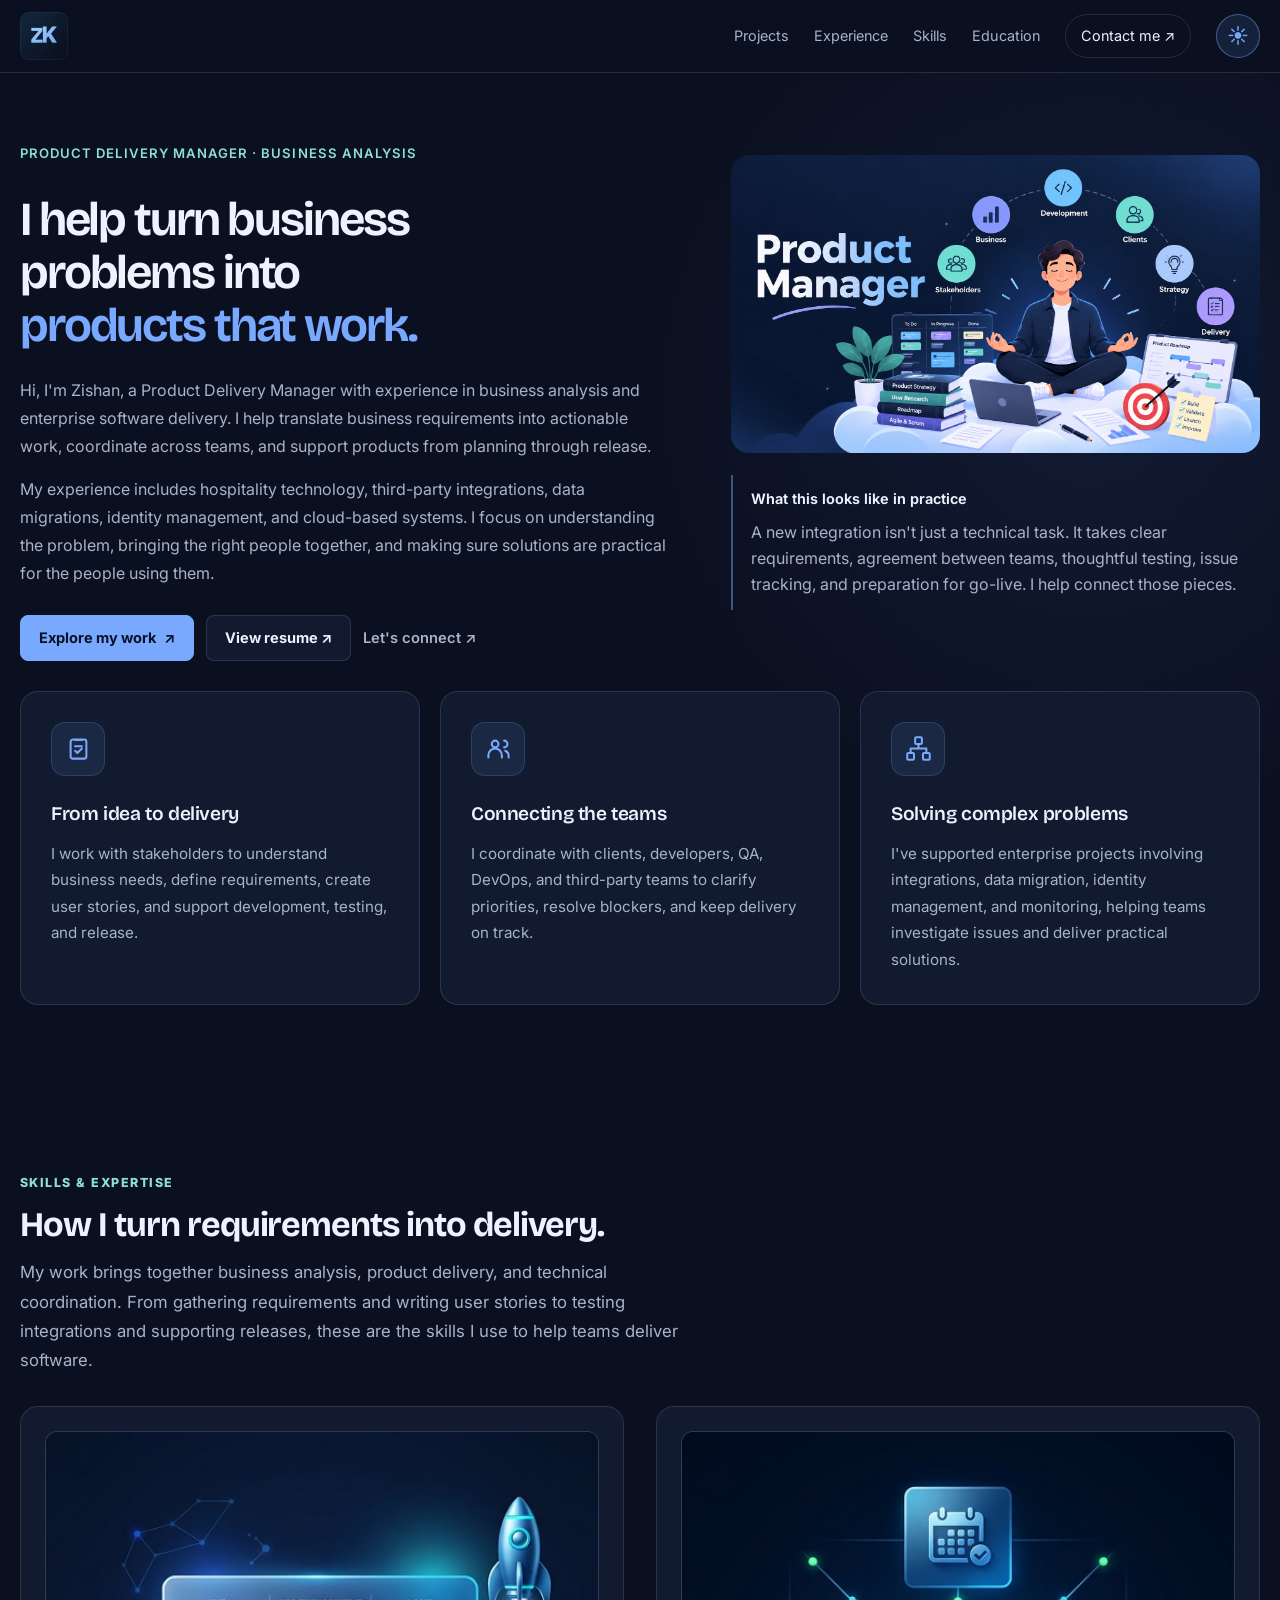
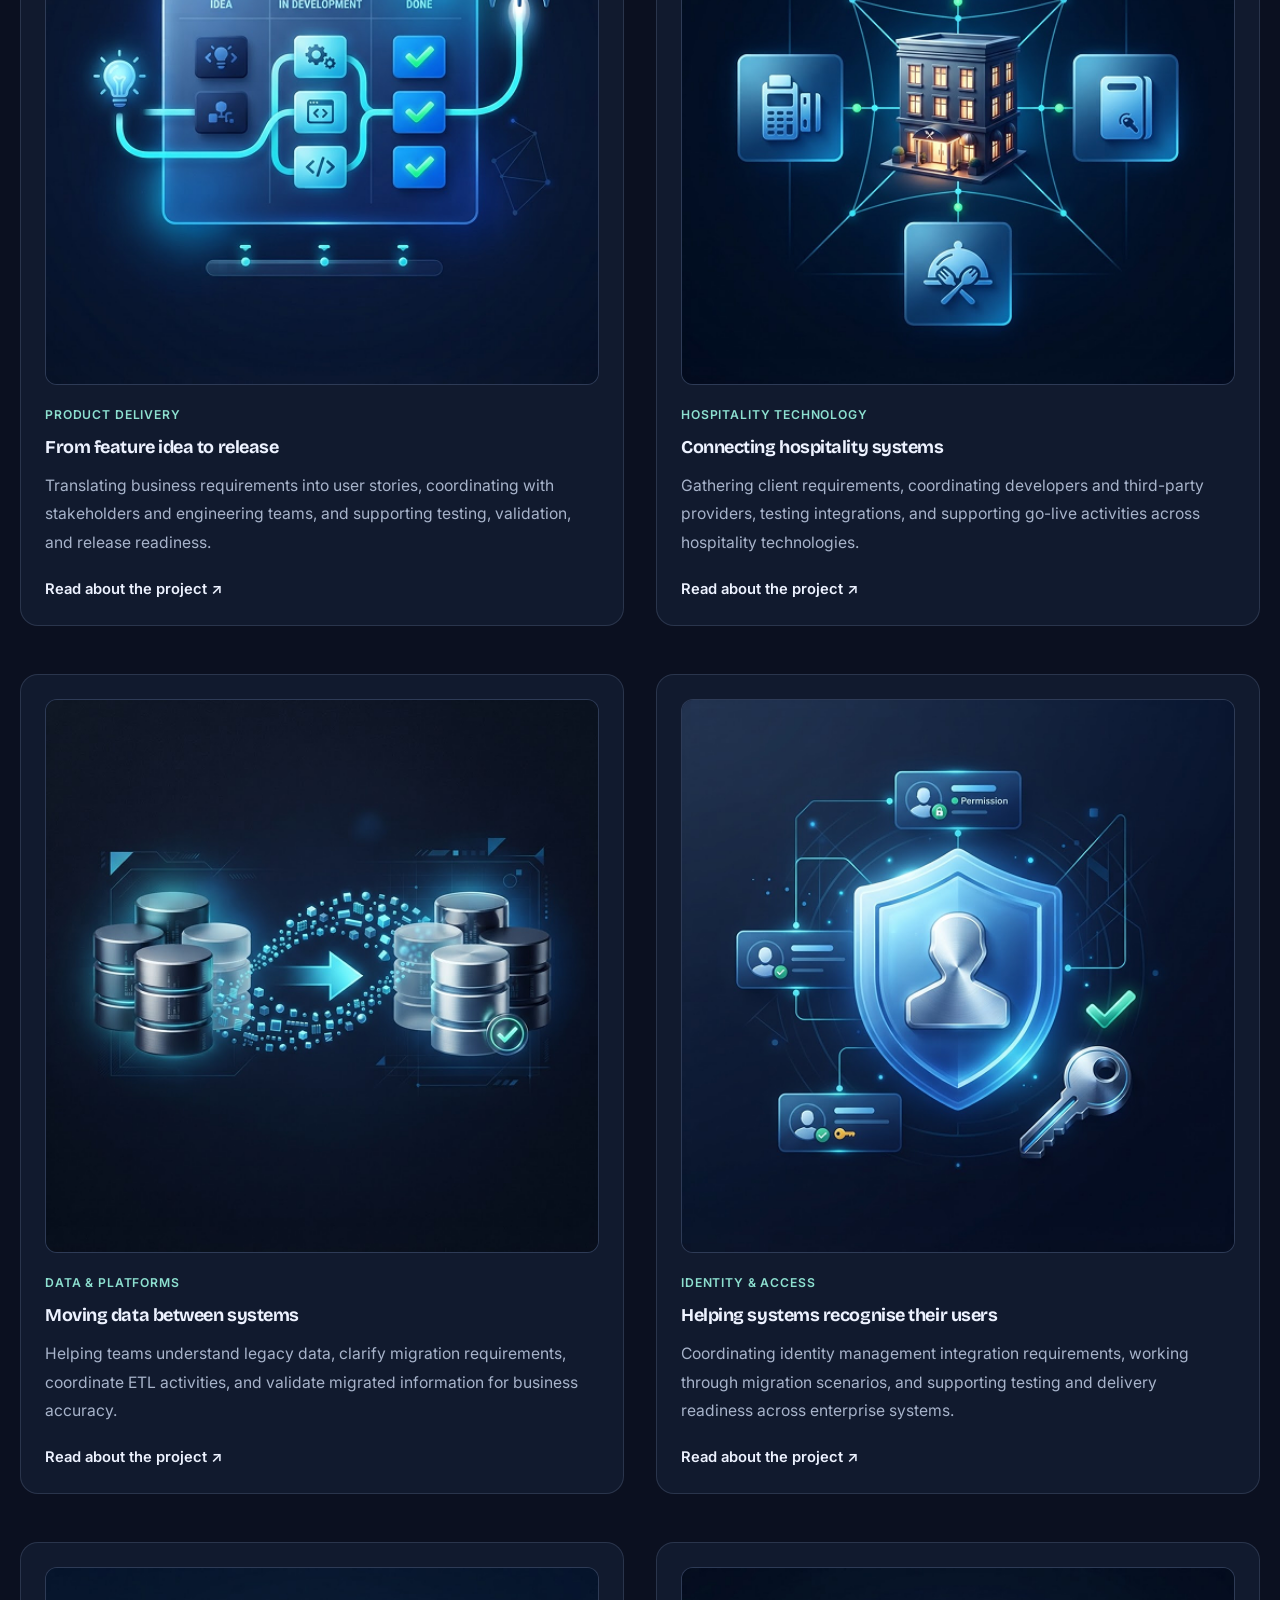
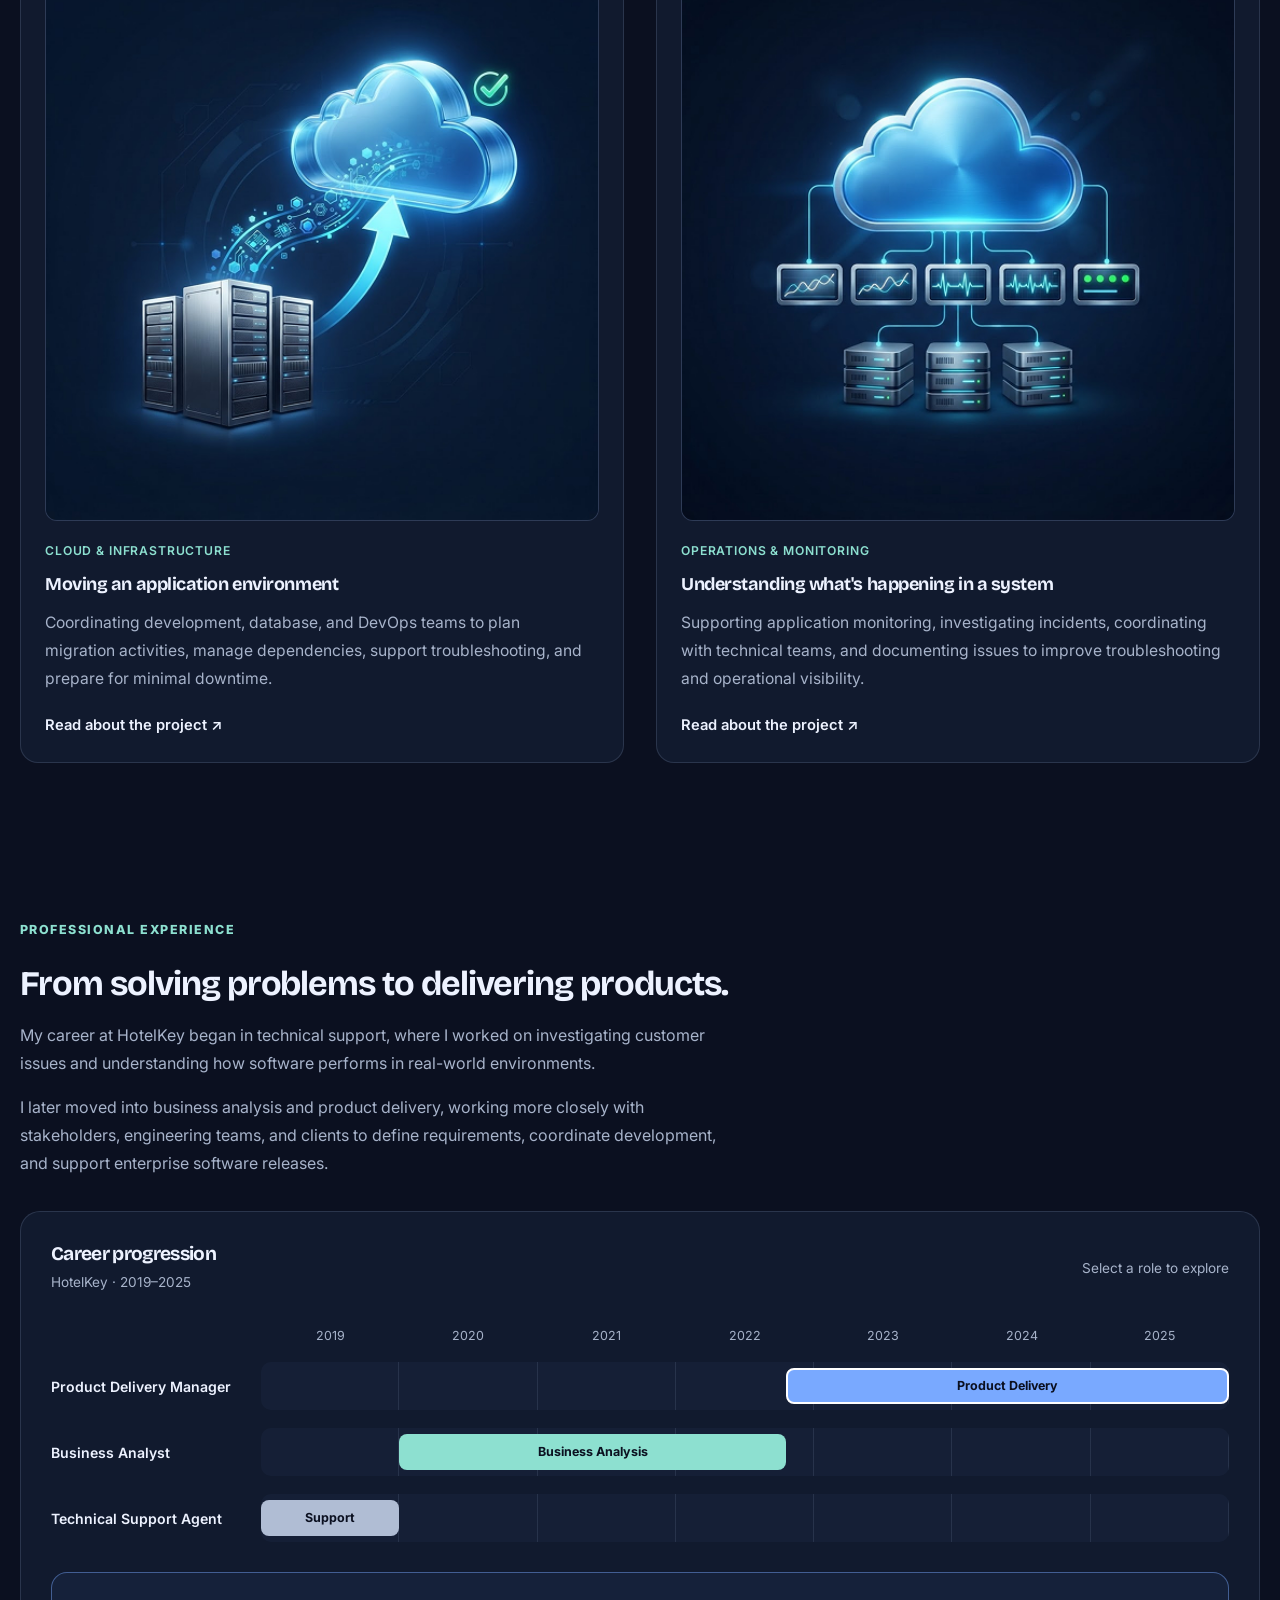
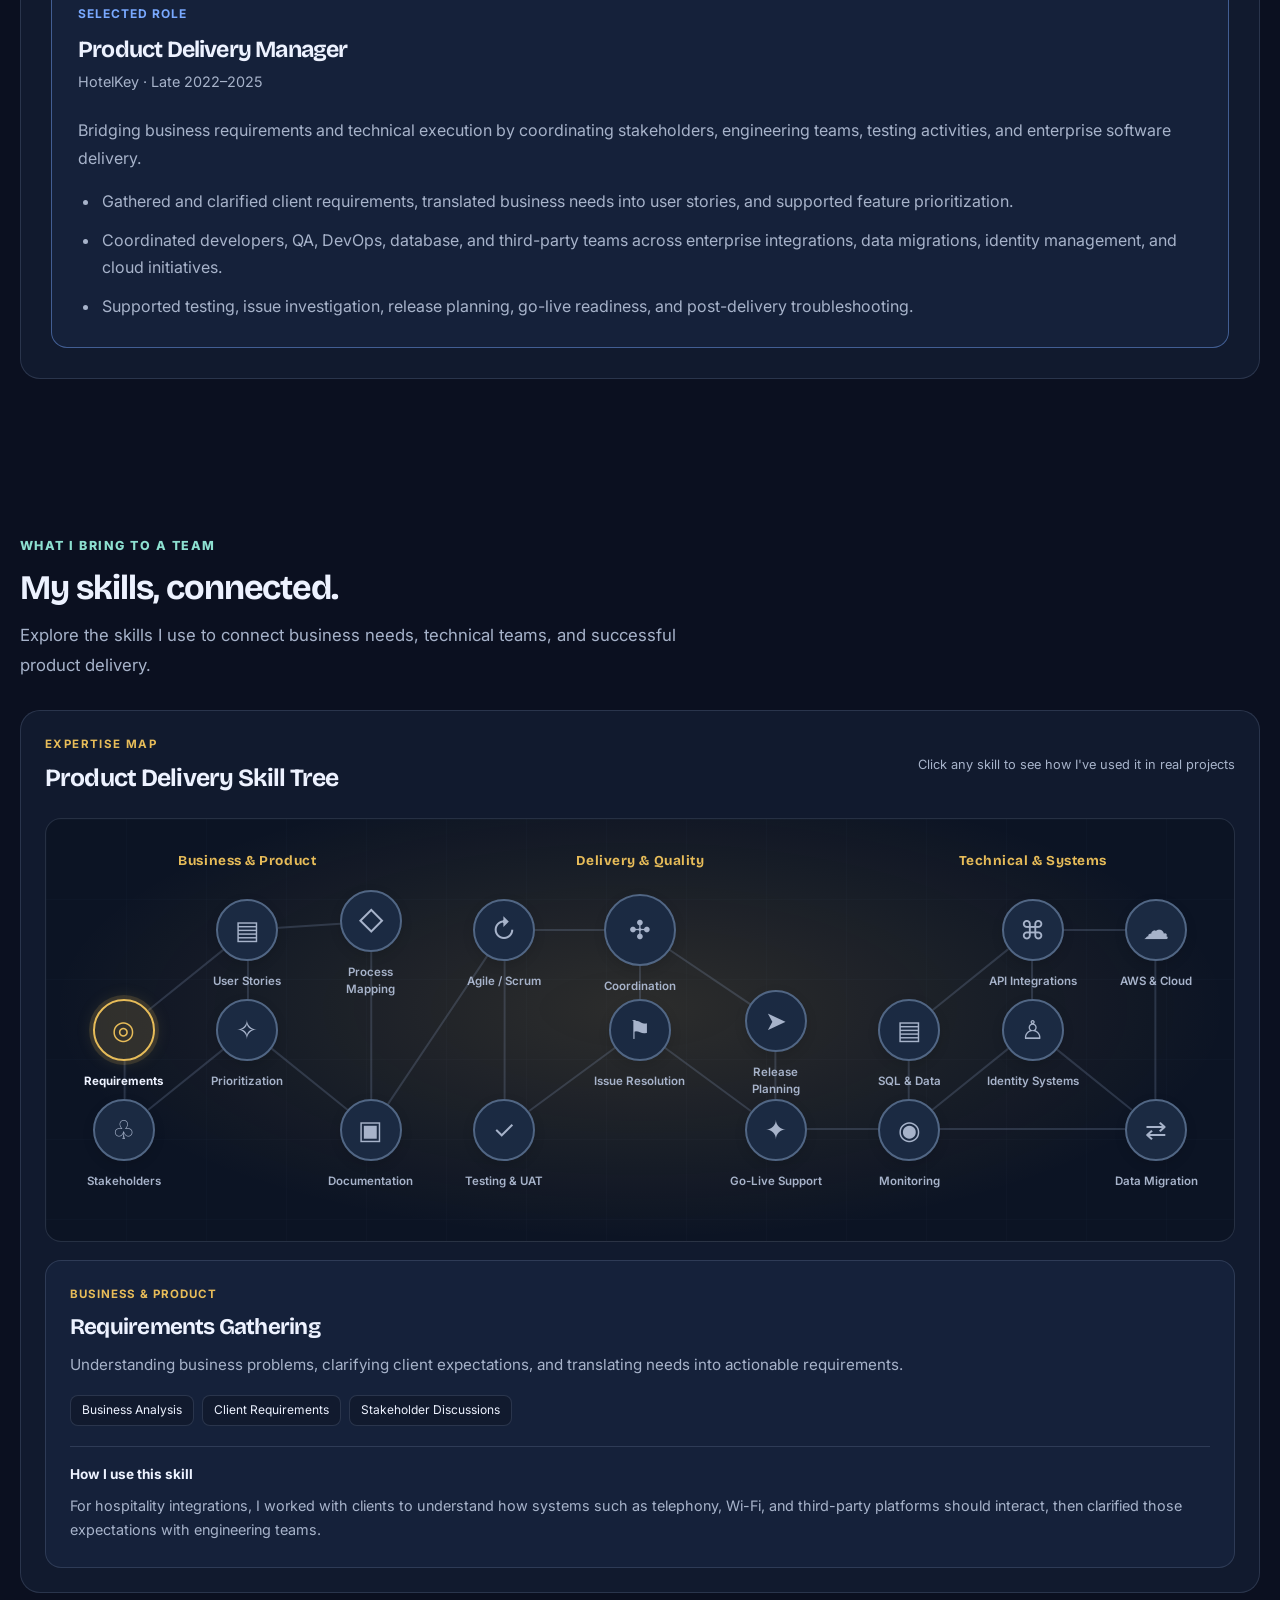
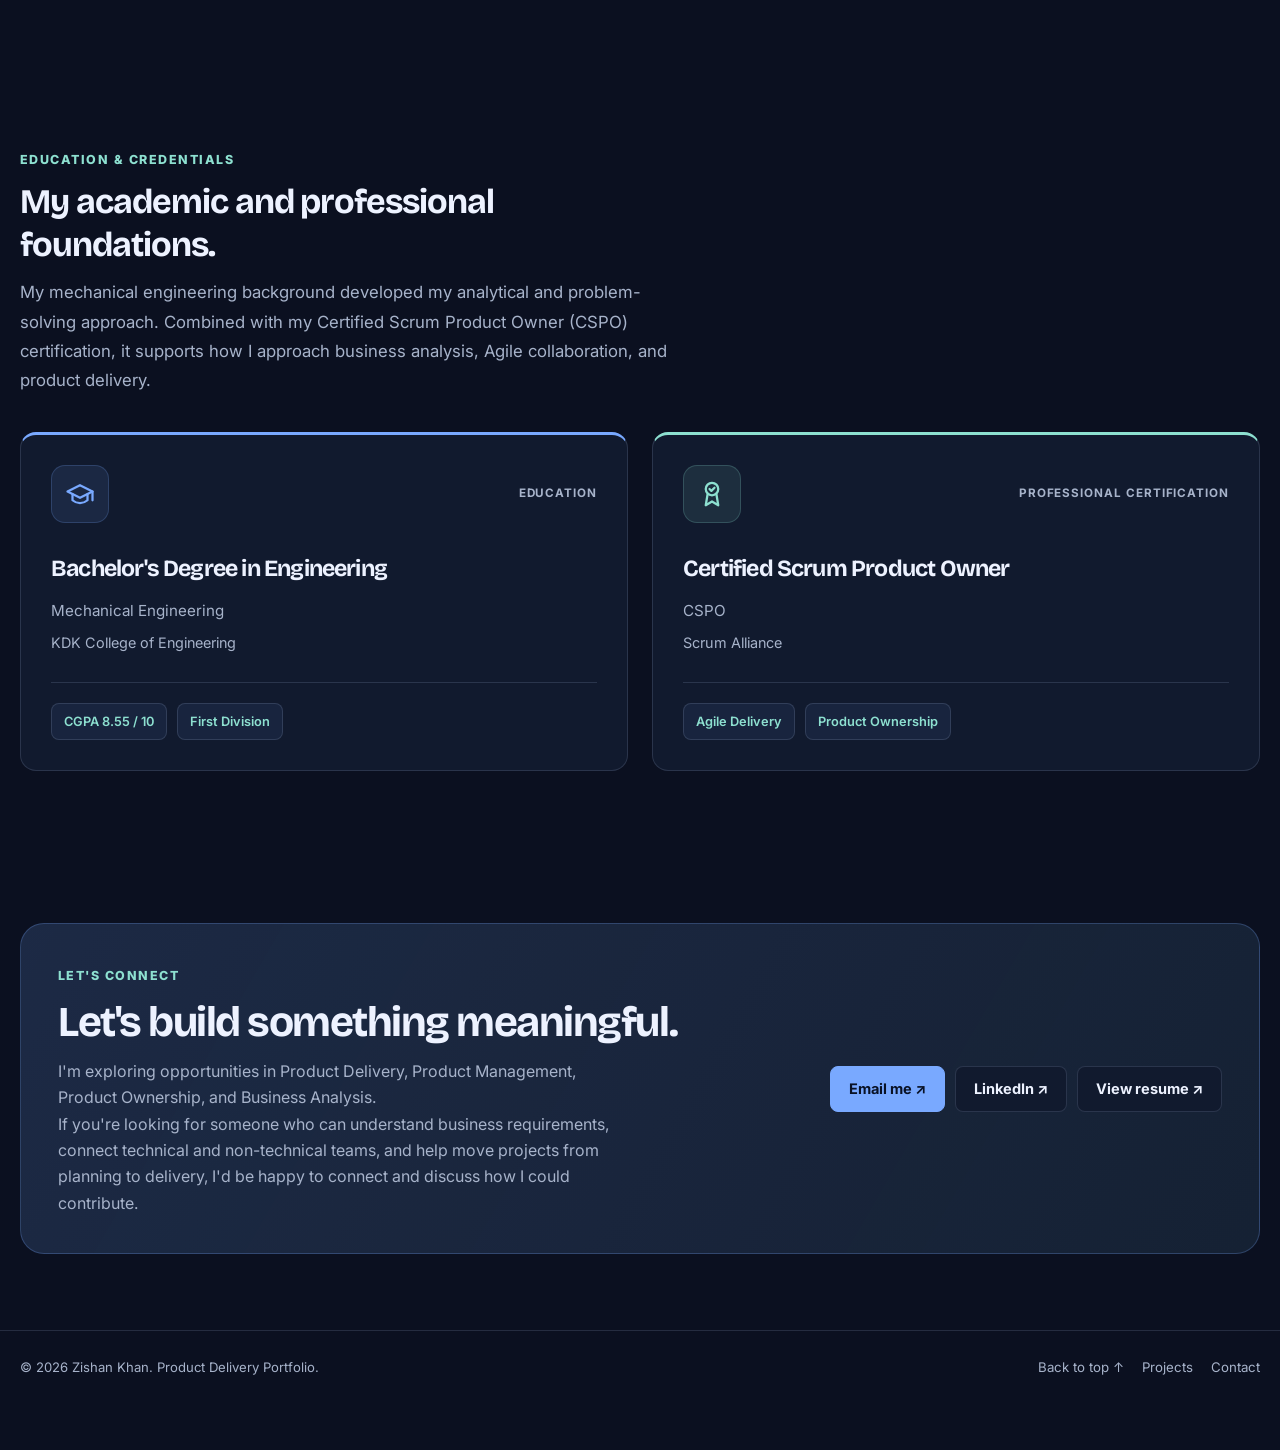
==== commit 7e2853d1: "Impromenents in verbiage" ====
--- a/index.html
+++ b/index.html
@@ -97,21 +97,27 @@
                 <span>products that work.</span>
             </h1>
 
-            <div class="hero-intro">
+          <div class="hero-intro">
                 <p>
-                    Hi, I'm Zishan. I work at the intersection of business
-                    and technology, helping teams understand what needs to
-                    be built, why it matters, and how to get it delivered.
+                    Hi, I'm Zishan, a Product Delivery Manager with
+                    experience in business analysis and enterprise
+                    software delivery. I help translate business
+                    requirements into actionable work, coordinate
+                    across teams, and support products from planning
+                    through release.
                 </p>
 
                 <p>
-                    My work has involved enterprise software, integrations,
-                    data migration, monitoring, and identity management.
-                    I enjoy bringing clarity to complex problems and helping
-                    different teams move towards a shared goal.
+                    My experience includes hospitality technology,
+                    third-party integrations, data migrations,
+                    identity management, and cloud-based systems.
+                    I focus on understanding the problem, bringing
+                    the right people together, and making sure
+                    solutions are practical for the people using them.
                 </p>
             </div>
 
+          
             <div class="button-row">
                 <a class="button button-primary" href="#projects">
                     Explore my work
@@ -126,7 +132,12 @@
                 >
                     View resume ↗
                 </a>
+
+                <a class="hero-contact-link" href="#contact">
+                    Let's connect ↗
+                </a>
             </div>
+
 
         </div>
         <!-- END LEFT SIDE -->
@@ -174,11 +185,11 @@
 
                 <h3>From idea to delivery</h3>
 
-                <p>
-                    I help turn business needs into clear requirements,
-                    actionable user stories, and coordinated releases.
-                </p>
-
+             <p>
+    I work with stakeholders to understand business
+    needs, define requirements, create user stories,
+    and support development, testing, and release.
+</p>
             </article>
 
             <!-- CARD 2: TEAM COLLABORATION -->
@@ -197,11 +208,11 @@
 
                 <h3>Connecting the teams</h3>
 
-                <p>
-                    I bring stakeholders, engineering, QA, and operations
-                    together to clarify priorities, address blockers,
-                    and keep delivery moving.
-                </p>
+          <p>
+    I coordinate with clients, developers, QA, DevOps,
+    and third-party teams to clarify priorities,
+    resolve blockers, and keep delivery on track.
+</p>
 
             </article>
 
@@ -221,11 +232,12 @@
 
                 <h3>Solving complex problems</h3>
 
-                <p>
-                    I've supported enterprise integrations, data migrations,
-                    identity management, and monitoring initiatives,
-                    helping teams deliver dependable solutions.
-                </p>
+   <p>
+    I've supported enterprise projects involving
+    integrations, data migration, identity management,
+    and monitoring, helping teams investigate issues
+    and deliver practical solutions.
+</p>
 
             </article>
 
@@ -239,140 +251,216 @@
 <section class="section projects-section" id="projects">
     <div class="container">
 
-        <div class="section-heading">
-            <span class="eyebrow">Selected work</span>
-            <h2>A little of what I do.</h2>
-            <p class="section-intro">
-                From connecting systems to delivering new features,
-                my work is about understanding problems, bringing
-                people together and helping turn requirements into
-                practical solutions.
-            </p>
-        </div>
-
-        <div class="project-grid">
-
-            <article class="project-card">
-                <a class="project-image" href="etl-case-study.html"
-                   aria-label="View data migration project">
-                    <img src="images/data-migration.png"
-                         alt="Reference image for a data migration project">
-                </a>
-                <div class="project-content">
-                    <span class="project-category">Data & Platforms</span>
-                    <h3>Moving data between systems</h3>
-                    <p>
-                        Helping teams map business data, clarify
-                        requirements and validate information during
-                        a platform migration.
-                    </p>
-                    <a class="project-link" href="etl-case-study.html">
-                        Read about the project ↗
-                    </a>
-                </div>
-            </article>
-
-            <article class="project-card">
-                <a class="project-image" href="monitoring-case-study.html"
-                   aria-label="View monitoring and incident management project">
-                    <img src="images/monitoring.png"
-                         alt="Reference image for system monitoring">
-                </a>
-                <div class="project-content">
-                    <span class="project-category">Operations</span>
-                    <h3>Understanding what's happening in a system</h3>
-                    <p>
-                        Making alerts and incidents easier for teams
-                        to investigate through monitoring coordination,
-                        documentation and issue tracking.
-                    </p>
-                    <a class="project-link" href="monitoring-case-study.html">
-                        Read about the project ↗
-                    </a>
-                </div>
-            </article>
-
-            <article class="project-card">
-                <a class="project-image" href="idm-case-study.html"
-                   aria-label="View identity management project">
-                    <img src="images/identity-management.png"
-                         alt="Reference image for identity management">
-                </a>
-                <div class="project-content">
-                    <span class="project-category">Identity & Access</span>
-                    <h3>Helping systems recognise their users</h3>
-                    <p>
-                        Coordinating identity integration requirements,
-                        migration scenarios and readiness for enterprise
-                        software delivery.
-                    </p>
-                    <a class="project-link" href="idm-case-study.html">
-                        Read about the project ↗
-                    </a>
-                </div>
-            </article>
-
-            <article class="project-card">
-                <a class="project-image" href="aws-migration-case-study.html"
-                   aria-label="View cloud migration project">
-                    <img src="images/cloud-migration.png"
-                         alt="Reference image for a cloud migration">
-                </a>
-                <div class="project-content">
-                    <span class="project-category">Cloud & Infrastructure</span>
-                    <h3>Moving an application environment</h3>
-                    <p>
-                        Bringing development, database and DevOps teams
-                        together to coordinate migration activities
-                        and dependencies.
-                    </p>
-                    <a class="project-link" href="aws-migration-case-study.html">
-                        Read about the project ↗
-                    </a>
-                </div>
-            </article>
-
-            <article class="project-card">
-                <a class="project-image" href="iot-integration-case-study.html"
-                   aria-label="View hospitality integrations project">
-                    <img src="images/hospitality-integrations.png"
-                         alt="Reference image for hospitality technology integrations">
-                </a>
-                <div class="project-content">
-                    <span class="project-category">Hospitality Technology</span>
-                    <h3>Connecting hospitality systems</h3>
-                    <p>
-                        Working through integration requirements,
-                        test coordination and go-live activities across
-                        connected hospitality technologies.
-                    </p>
-                    <a class="project-link" href="iot-integration-case-study.html">
-                        Read about the project ↗
-                    </a>
-                </div>
-            </article>
-
-            <article class="project-card">
-                <a class="project-image" href="feature-delivery-case-study.html"
-                   aria-label="View product feature delivery project">
-                    <img src="images/feature-delivery.png"
-                         alt="Reference image for product feature delivery">
-                </a>
-                <div class="project-content">
-                    <span class="project-category">Product Delivery</span>
-                    <h3>From feature idea to release</h3>
-                    <p>
-                        Turning requirements into user stories,
-                        aligning stakeholders and supporting teams
-                        through validation and release readiness.
-                    </p>
-                    <a class="project-link" href="feature-delivery-case-study.html">
-                        Read about the project ↗
-                    </a>
-                </div>
-            </article>
-
-        </div>
+       <div class="section-heading">
+    <span class="eyebrow">Skills &amp; expertise</span>
+
+    <h2>How I turn requirements into delivery.</h2>
+
+    <p class="section-intro">
+        My work brings together business analysis,
+        product delivery, and technical coordination.
+        From gathering requirements and writing user
+        stories to testing integrations and supporting
+        releases, these are the skills I use to help
+        teams deliver software.
+    </p>
+</div>
+
+<div class="project-grid">
+
+    <!-- PROJECT 1: PRODUCT FEATURE DELIVERY -->
+    <article class="project-card">
+        <a class="project-image"
+           href="feature-delivery-case-study.html"
+           aria-label="View product feature delivery project">
+            <img
+                src="images/feature-delivery.png"
+                alt="Reference image for product feature delivery">
+        </a>
+
+        <div class="project-content">
+            <span class="project-category">
+                Product Delivery
+            </span>
+
+            <h3>From feature idea to release</h3>
+
+            <p>
+                Translating business requirements into user
+                stories, coordinating with stakeholders and
+                engineering teams, and supporting testing,
+                validation, and release readiness.
+            </p>
+
+            <a class="project-link"
+               href="feature-delivery-case-study.html">
+                Read about the project ↗
+            </a>
+        </div>
+    </article>
+
+
+    <!-- PROJECT 2: HOSPITALITY INTEGRATIONS -->
+    <article class="project-card">
+        <a class="project-image"
+           href="iot-integration-case-study.html"
+           aria-label="View hospitality integrations project">
+            <img
+                src="images/hospitality-integrations.png"
+                alt="Reference image for hospitality technology integrations">
+        </a>
+
+        <div class="project-content">
+            <span class="project-category">
+                Hospitality Technology
+            </span>
+
+            <h3>Connecting hospitality systems</h3>
+
+            <p>
+                Gathering client requirements, coordinating
+                developers and third-party providers, testing
+                integrations, and supporting go-live activities
+                across hospitality technologies.
+            </p>
+
+            <a class="project-link"
+               href="iot-integration-case-study.html">
+                Read about the project ↗
+            </a>
+        </div>
+    </article>
+
+
+    <!-- PROJECT 3: ENTERPRISE DATA MIGRATION -->
+    <article class="project-card">
+        <a class="project-image"
+           href="etl-case-study.html"
+           aria-label="View data migration project">
+            <img
+                src="images/data-migration.png"
+                alt="Reference image for a data migration project">
+        </a>
+
+        <div class="project-content">
+            <span class="project-category">
+                Data &amp; Platforms
+            </span>
+
+            <h3>Moving data between systems</h3>
+
+            <p>
+                Helping teams understand legacy data,
+                clarify migration requirements, coordinate
+                ETL activities, and validate migrated
+                information for business accuracy.
+            </p>
+
+            <a class="project-link"
+               href="etl-case-study.html">
+                Read about the project ↗
+            </a>
+        </div>
+    </article>
+
+
+    <!-- PROJECT 4: IDENTITY MANAGEMENT -->
+    <article class="project-card">
+        <a class="project-image"
+           href="idm-case-study.html"
+           aria-label="View identity management project">
+            <img
+                src="images/identity-management.png"
+                alt="Reference image for identity management">
+        </a>
+
+        <div class="project-content">
+            <span class="project-category">
+                Identity &amp; Access
+            </span>
+
+            <h3>Helping systems recognise their users</h3>
+
+            <p>
+                Coordinating identity management integration
+                requirements, working through migration
+                scenarios, and supporting testing and
+                delivery readiness across enterprise systems.
+            </p>
+
+            <a class="project-link"
+               href="idm-case-study.html">
+                Read about the project ↗
+            </a>
+        </div>
+    </article>
+
+
+    <!-- PROJECT 5: AWS ENVIRONMENT MIGRATION -->
+    <article class="project-card">
+        <a class="project-image"
+           href="aws-migration-case-study.html"
+           aria-label="View cloud migration project">
+            <img
+                src="images/cloud-migration.png"
+                alt="Reference image for a cloud migration">
+        </a>
+
+        <div class="project-content">
+            <span class="project-category">
+                Cloud &amp; Infrastructure
+            </span>
+
+            <h3>Moving an application environment</h3>
+
+            <p>
+                Coordinating development, database, and
+                DevOps teams to plan migration activities,
+                manage dependencies, support troubleshooting,
+                and prepare for minimal downtime.
+            </p>
+
+            <a class="project-link"
+               href="aws-migration-case-study.html">
+                Read about the project ↗
+            </a>
+        </div>
+    </article>
+
+
+    <!-- PROJECT 6: MONITORING & INCIDENT MANAGEMENT -->
+    <article class="project-card">
+        <a class="project-image"
+           href="monitoring-case-study.html"
+           aria-label="View monitoring and incident management project">
+            <img
+                src="images/monitoring.png"
+                alt="Reference image for system monitoring">
+        </a>
+
+        <div class="project-content">
+            <span class="project-category">
+                Operations &amp; Monitoring
+            </span>
+
+            <h3>Understanding what's happening in a system</h3>
+
+            <p>
+                Supporting application monitoring,
+                investigating incidents, coordinating
+                with technical teams, and documenting
+                issues to improve troubleshooting
+                and operational visibility.
+            </p>
+
+            <a class="project-link"
+               href="monitoring-case-study.html">
+                Read about the project ↗
+            </a>
+        </div>
+    </article>
+
+</div>
     </div>
 </section>
 
@@ -382,15 +470,28 @@
 <section class="section career-section" id="experience">
     <div class="container">
 
-        <div class="career-intro">
-            <span class="eyebrow">Professional experience</span>
-            <h2>My career journey</h2>
-            <p>
-                From investigating customer problems to understanding
-                business requirements and coordinating enterprise
-                product delivery.
-            </p>
-        </div>
+      <div class="career-intro">
+    <span class="eyebrow">
+        Professional experience
+    </span>
+
+    <h2>From solving problems to delivering products.</h2>
+
+    <p>
+        My career at HotelKey began in technical support,
+        where I worked on investigating customer issues
+        and understanding how software performs in
+        real-world environments.
+    </p>
+
+    <p>
+        I later moved into business analysis and product
+        delivery, working more closely with stakeholders,
+        engineering teams, and clients to define
+        requirements, coordinate development, and
+        support enterprise software releases.
+    </p>
+</div>
 
         <div class="career-chart">
 
@@ -513,27 +614,33 @@
                     </div>
                 </div>
 
-                <p class="career-detail-summary"
-                   id="careerDetailSummary">
-                    Connecting business priorities with engineering
-                    and delivery teams.
-                </p>
-
-                <ul class="career-detail-list" id="careerDetailList">
-                    <li>
-                        Turned client and business requirements into
-                        user stories and actionable work.
-                    </li>
-                    <li>
-                        Coordinated developers, QA, DevOps and external
-                        teams across integrations, identity management,
-                        data migration and monitoring.
-                    </li>
-                    <li>
-                        Supported testing, issue investigation,
-                        release readiness and go-live.
-                    </li>
-                </ul>
+           <p class="career-detail-summary"
+   id="careerDetailSummary">
+    Bridging business requirements and technical execution
+    by coordinating stakeholders, engineering teams,
+    testing activities, and enterprise software delivery.
+</p>
+
+               <ul class="career-detail-list" id="careerDetailList">
+    <li>
+        Gathered and clarified client requirements,
+        translated business needs into user stories,
+        and supported feature prioritization.
+    </li>
+
+    <li>
+        Coordinated developers, QA, DevOps, database,
+        and third-party teams across enterprise
+        integrations, data migrations, identity
+        management, and cloud initiatives.
+    </li>
+
+    <li>
+        Supported testing, issue investigation,
+        release planning, go-live readiness,
+        and post-delivery troubleshooting.
+    </li>
+</ul>
 
             </div>
 
@@ -569,7 +676,7 @@
             <h3>Product Delivery Skill Tree</h3>
         </div>
         <span class="skills-tree-hint">
-            Select an ability to explore
+           Click any skill to see how I've used it in real projects
         </span>
     </div>
 
@@ -762,17 +869,20 @@
 <section class="section credentials-section" id="credentials">
     <div class="container">
 
-        <div class="section-heading">
-            <span class="eyebrow">My foundations</span>
-
-            <h2>Education & Certification</h2>
-
-            <p class="section-intro">
-                An engineering background complemented by
-                professional training in product ownership
-                and Agile delivery.
-            </p>
-        </div>
+       <div class="section-heading">
+    <span class="eyebrow">Education &amp; Credentials</span>
+
+    <h2>My academic and professional foundations.</h2>
+
+    <p class="section-intro">
+        My mechanical engineering background developed
+        my analytical and problem-solving approach.
+        Combined with my Certified Scrum Product Owner
+        (CSPO) certification, it supports how I approach
+        business analysis, Agile collaboration, and
+        product delivery.
+    </p>
+</div>
 
         <div class="credentials-showcase">
 
@@ -846,10 +956,9 @@
 
                     <p class="credential-showcase-specialization">
                         CSPO
-                    </p>
-
+                    </p> 
                     <p class="credential-showcase-institution">
-                        Product ownership and Scrum principles
+                        Scrum Alliance
                     </p>
                 </div>
 
@@ -868,44 +977,66 @@
 
 
 
-        <!-- Contact -->
-        <section class="section" id="contact">
-            <div class="container">
-
-                <div class="contact-panel">
-                    <div>
-                        <span class="eyebrow">Let's connect</span>
-                        <h2>Have a role or project in mind?</h2>
-                        <p>
-                            I'm interested in opportunities across product
-                            delivery, product management and business analysis.
-                            Feel free to reach out to discuss a potential fit.
-                        </p>
-                    </div>
-
-                    <div class="contact-actions">
-                        <a
-                            class="button button-primary"
-                            href="mailto:yourszishankhan1000@gmail.com"
-                        >
-                            Email me ↗
-                        </a>
-
-                        <a
-                            class="button button-secondary"
-                            href="https://www.linkedin.com/in/zishan-khan-020160176/"
-                            target="_blank"
-                            rel="noopener noreferrer"
-                        >
-                            LinkedIn ↗
-                        </a>
-                    </div>
-                </div>
-
+<!-- Contact -->
+<section class="section" id="contact">
+    <div class="container">
+
+        <div class="contact-panel">
+
+            <div>
+                <span class="eyebrow">Let's connect</span>
+
+                <h2>Let's build something meaningful.</h2>
+
+                <p>
+                    I'm exploring opportunities in Product Delivery,
+                    Product Management, Product Ownership, and
+                    Business Analysis.
+                </p>
+
+                <p>
+                    If you're looking for someone who can understand
+                    business requirements, connect technical and
+                    non-technical teams, and help move projects
+                    from planning to delivery, I'd be happy to
+                    connect and discuss how I could contribute.
+                </p>
             </div>
-        </section>
-
-    </main>
+
+            <div class="contact-actions">
+
+                <a
+                    class="button button-primary"
+                    href="mailto:yourszishankhan1000@gmail.com?subject=Opportunity%20to%20Connect"
+                >
+                    Email me ↗
+                </a>
+
+                <a
+                    class="button button-secondary"
+                    href="https://www.linkedin.com/in/zishan-khan-020160176/"
+                    target="_blank"
+                    rel="noopener noreferrer"
+                >
+                    LinkedIn ↗
+                </a>
+
+                <a
+                    class="button button-secondary"
+                    href="documents/ZISHAN%20KHAN_RESUME_PM_2026.pdf"
+                    target="_blank"
+                    rel="noopener noreferrer"
+                >
+                    View resume ↗
+                </a>
+
+            </div>
+
+        </div>
+
+    </div>
+</section>
+
 
     <!-- Footer -->
     <footer class="site-footer">
--- a/styles.css
+++ b/styles.css
@@ -5701,4 +5701,30 @@
     box-shadow:
         0 0 0 4px var(--tree-gold-soft),
         0 0 18px var(--tree-gold-soft);
-}+}
+
+/* End of RPG SKILL TREE — SELECTION POLISH---------------------------------------------------------------------------------- */
+
+
+
+/* Hero recruiter contact link */
+
+.hero-contact-link {
+    display: inline-flex;
+    align-items: center;
+    color: var(--muted);
+    font-size: 0.92rem;
+    font-weight: 600;
+    text-decoration: none;
+    transition: color 0.2s ease;
+}
+
+.hero-contact-link:hover {
+    color: var(--accent);
+}
+
+.hero-contact-link:focus-visible {
+    outline: 2px solid var(--accent);
+    outline-offset: 5px;
+    border-radius: 3px;
+}
